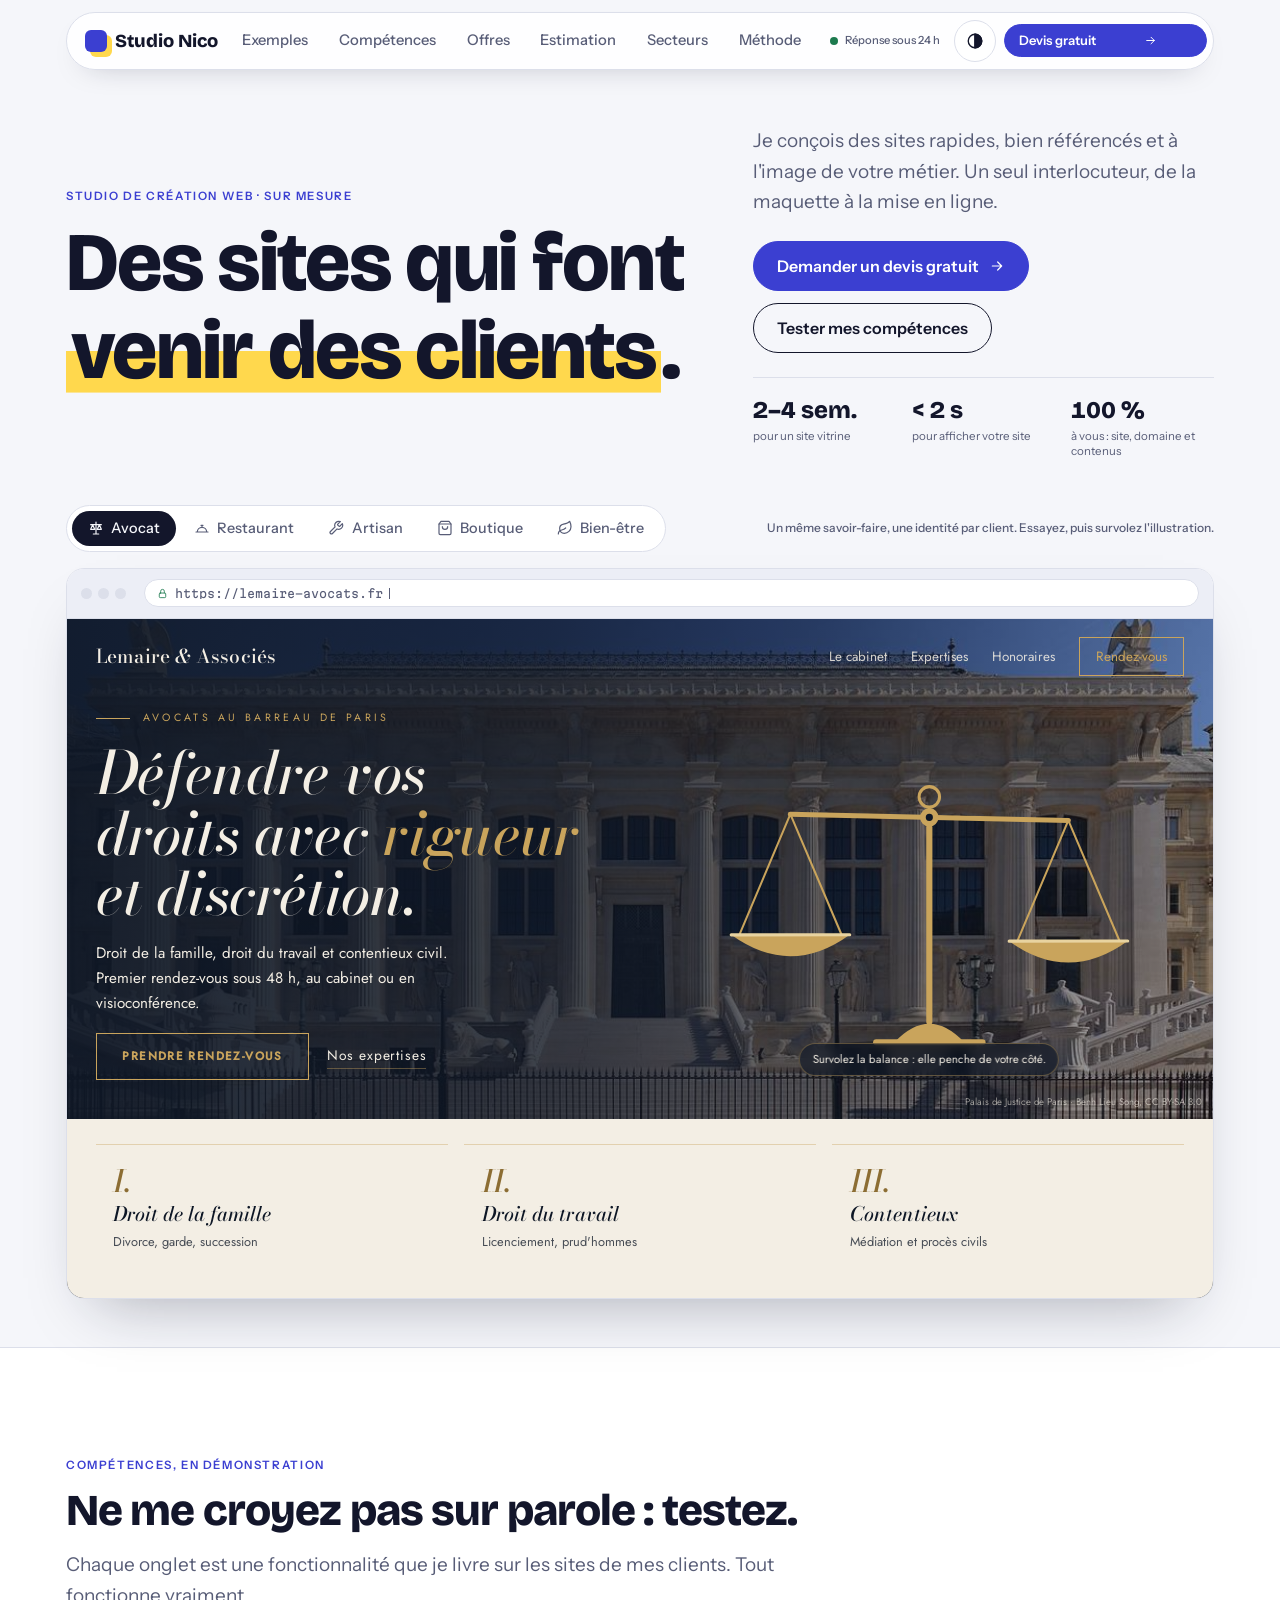
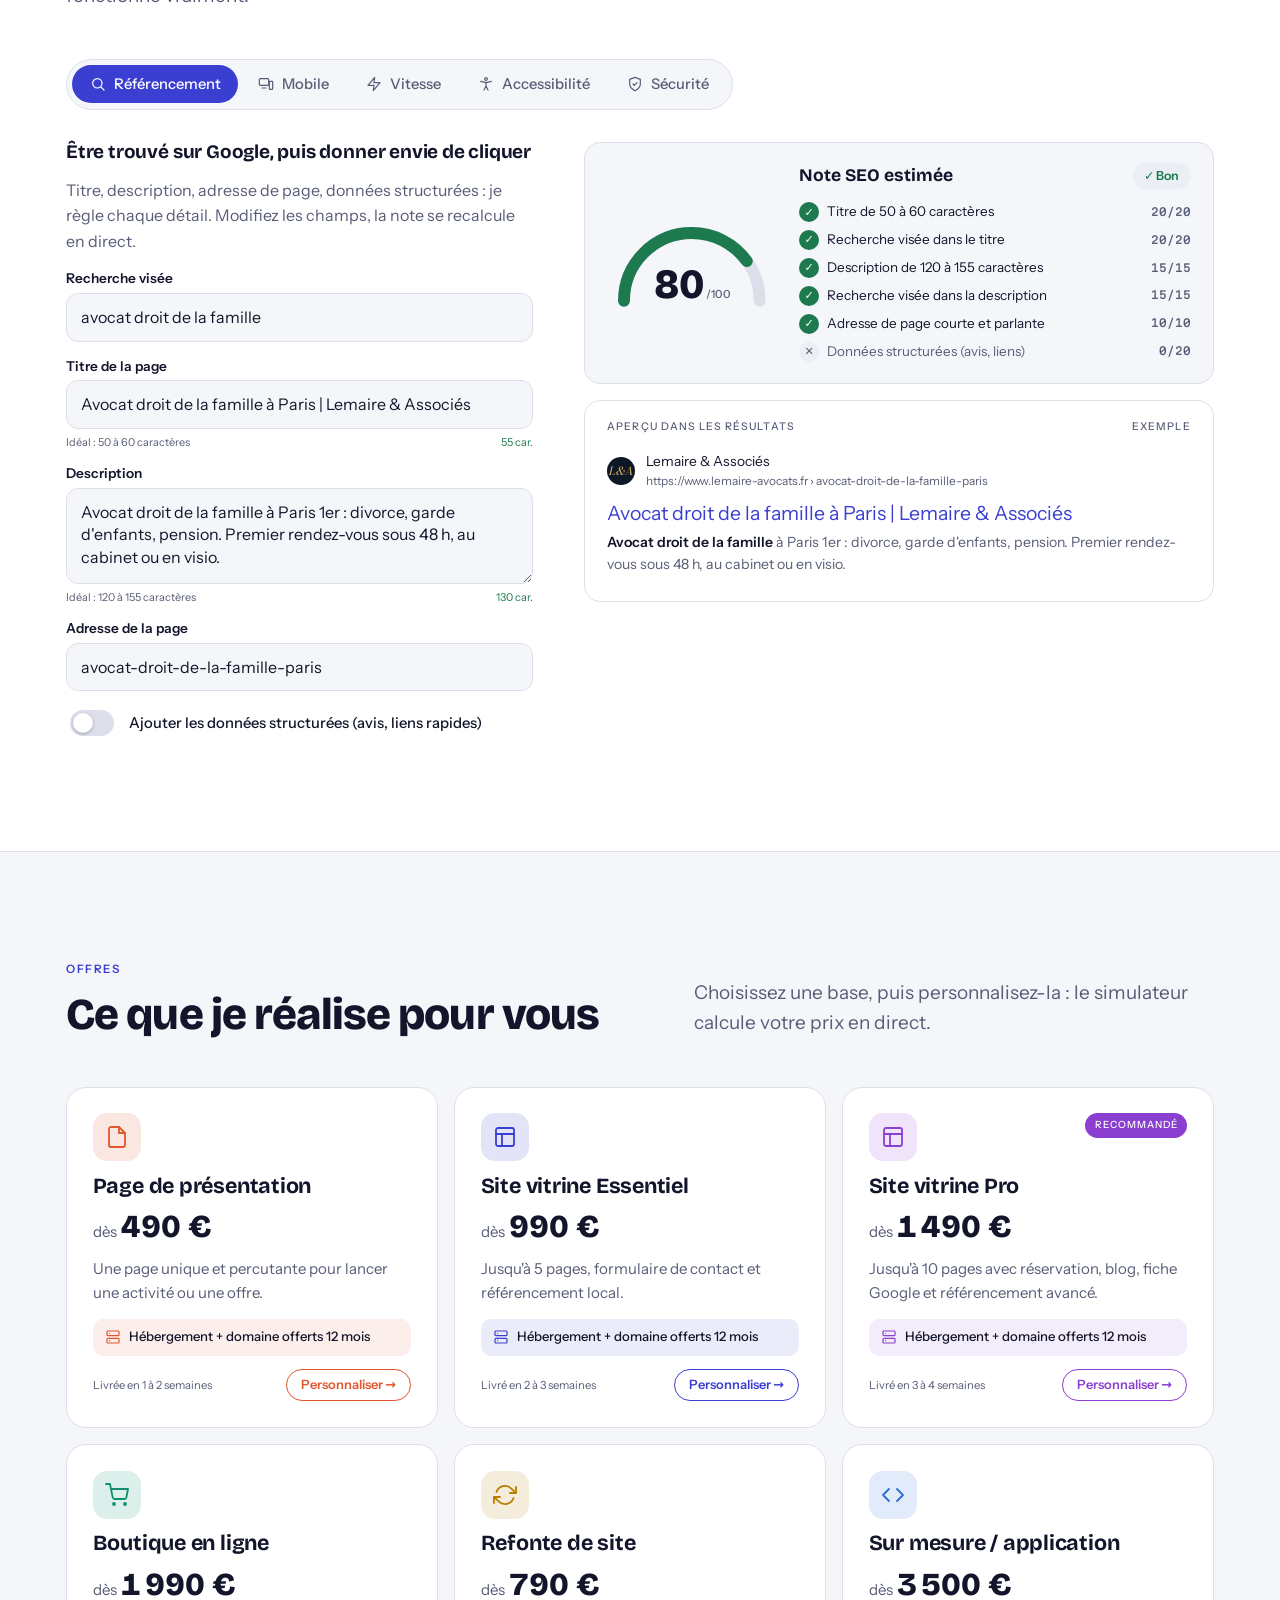
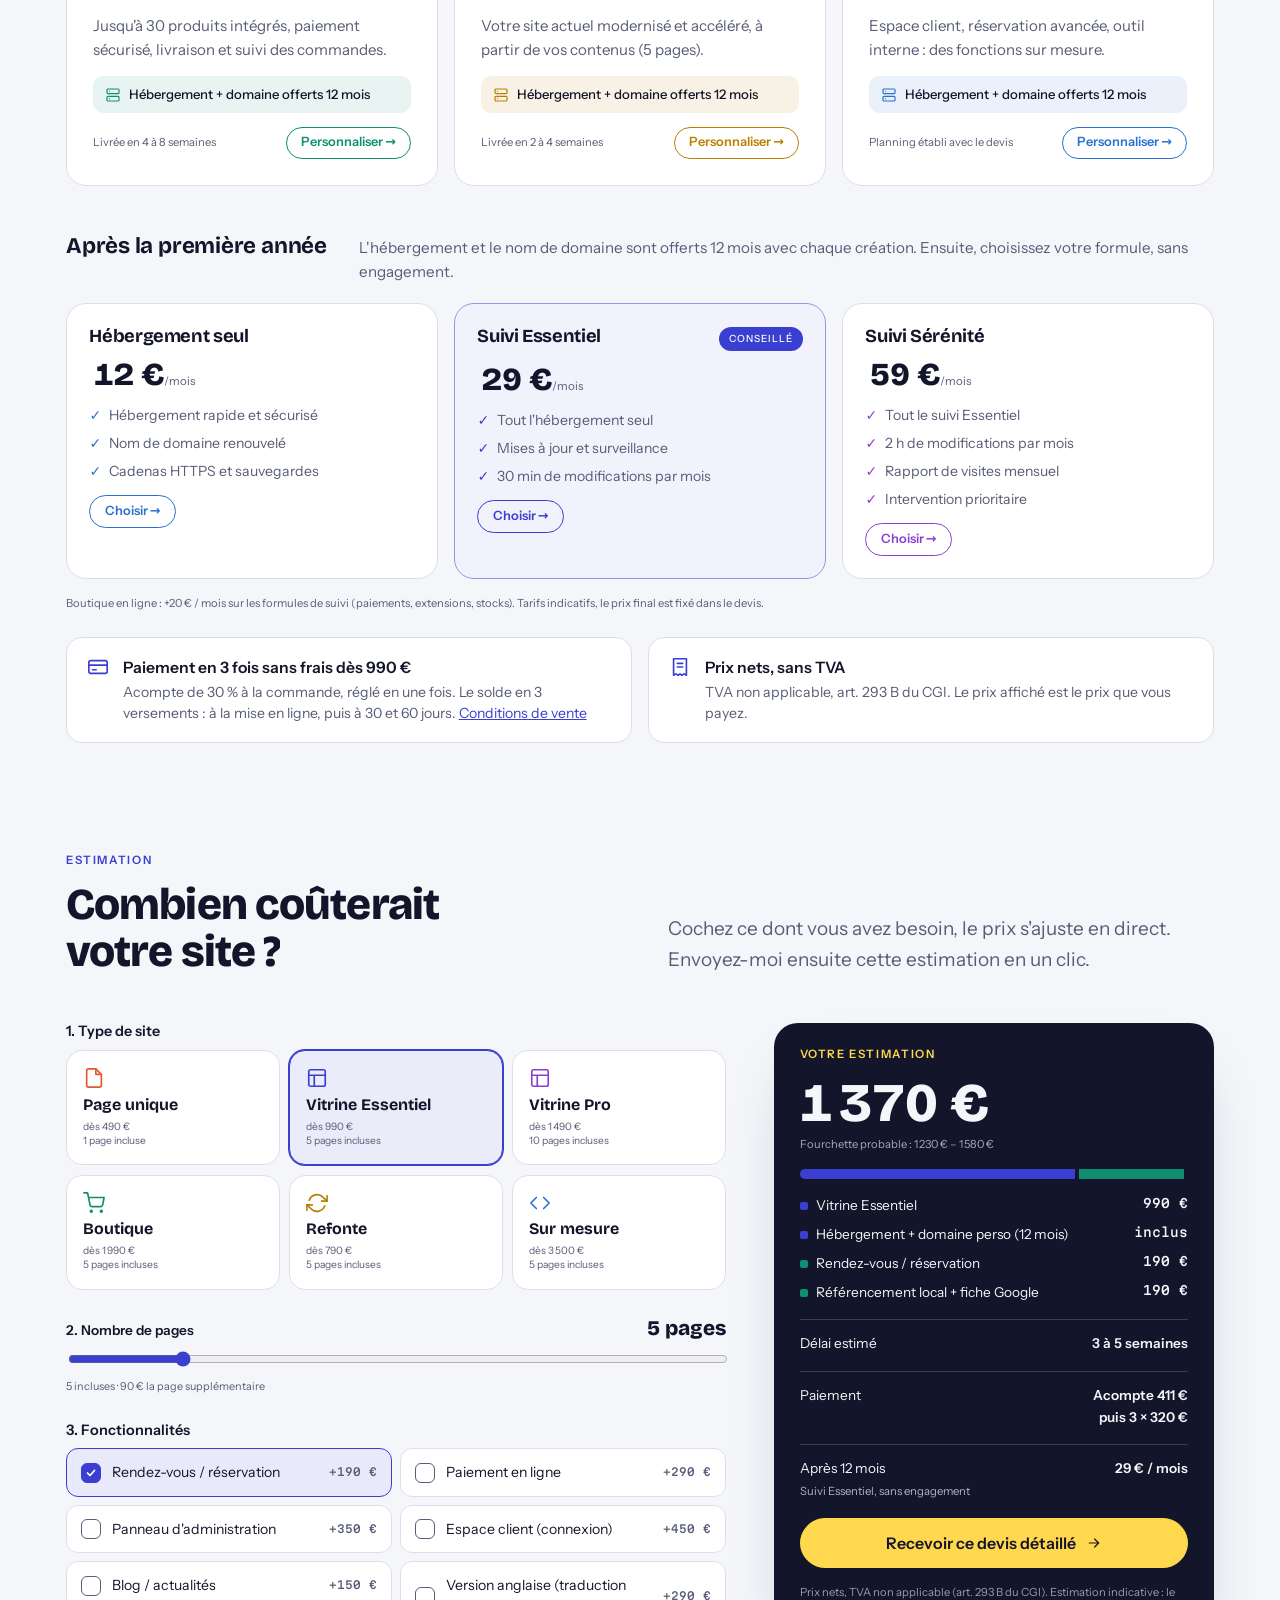
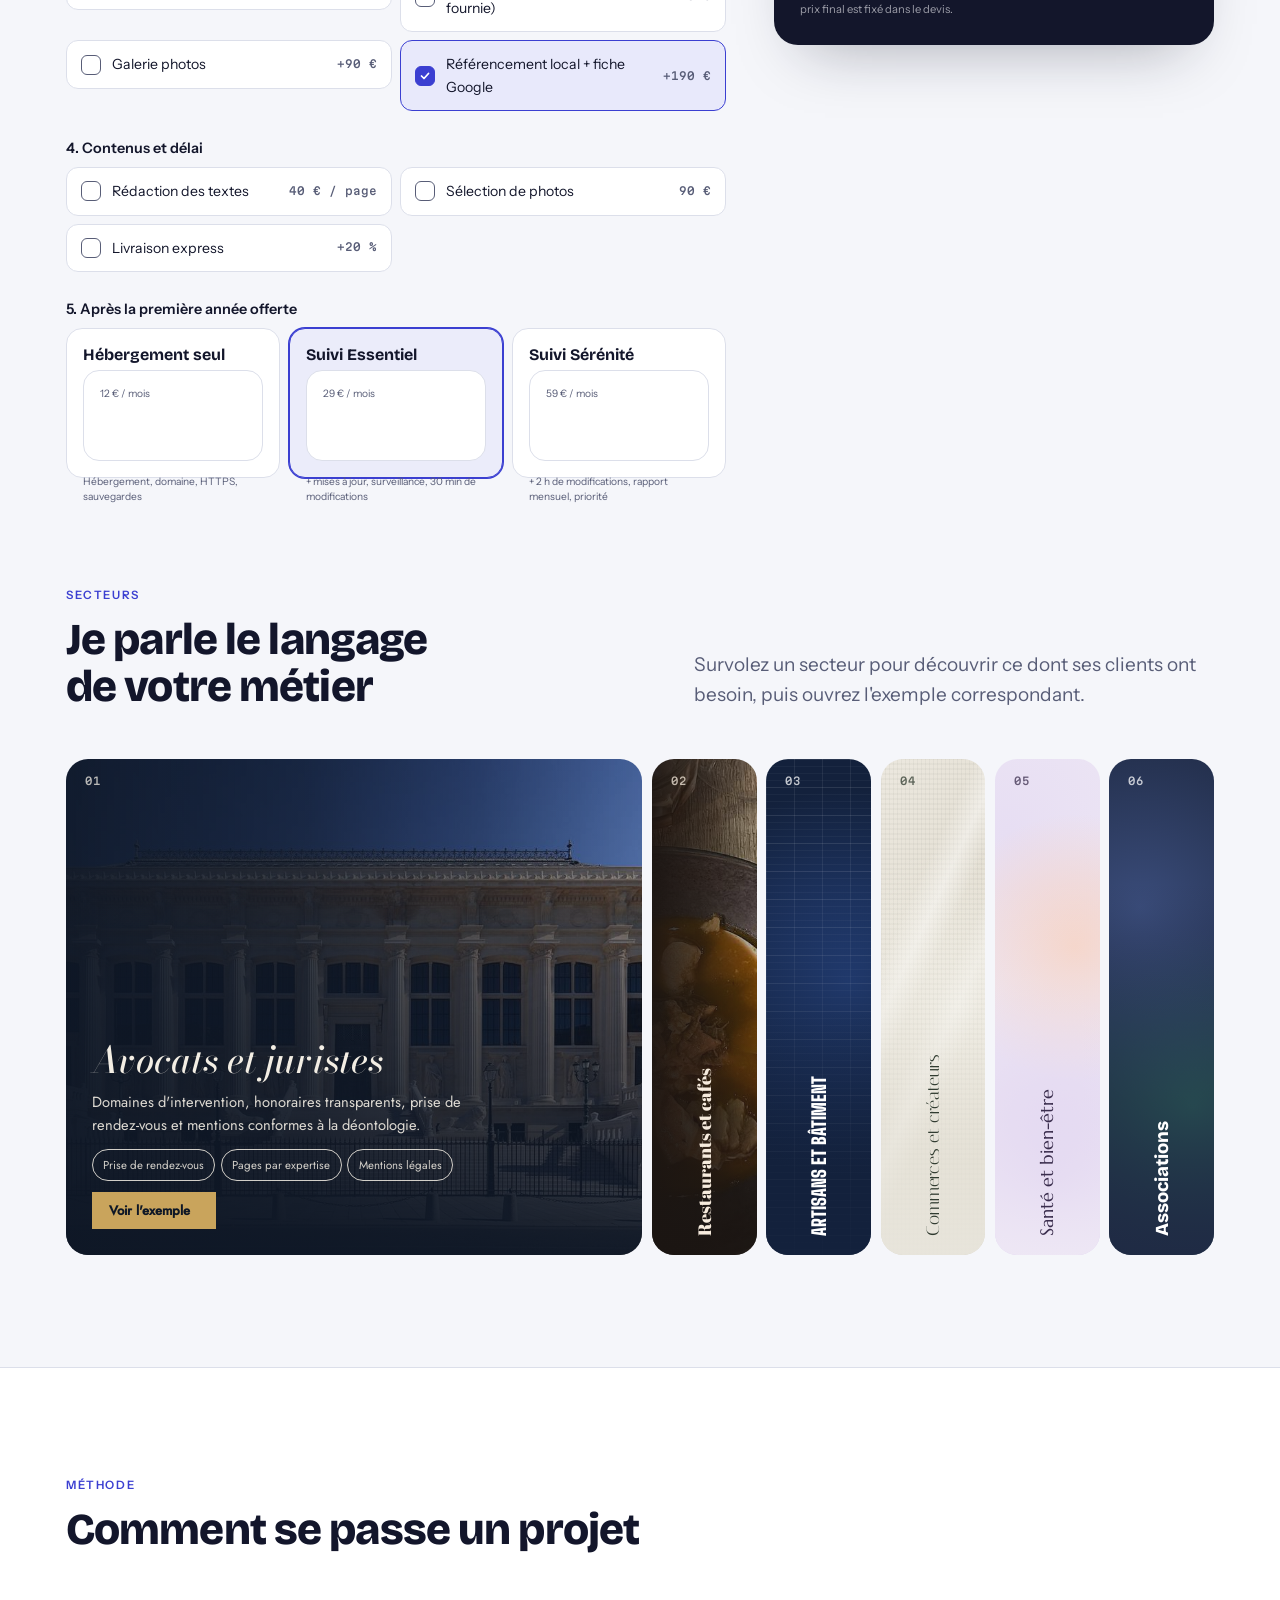
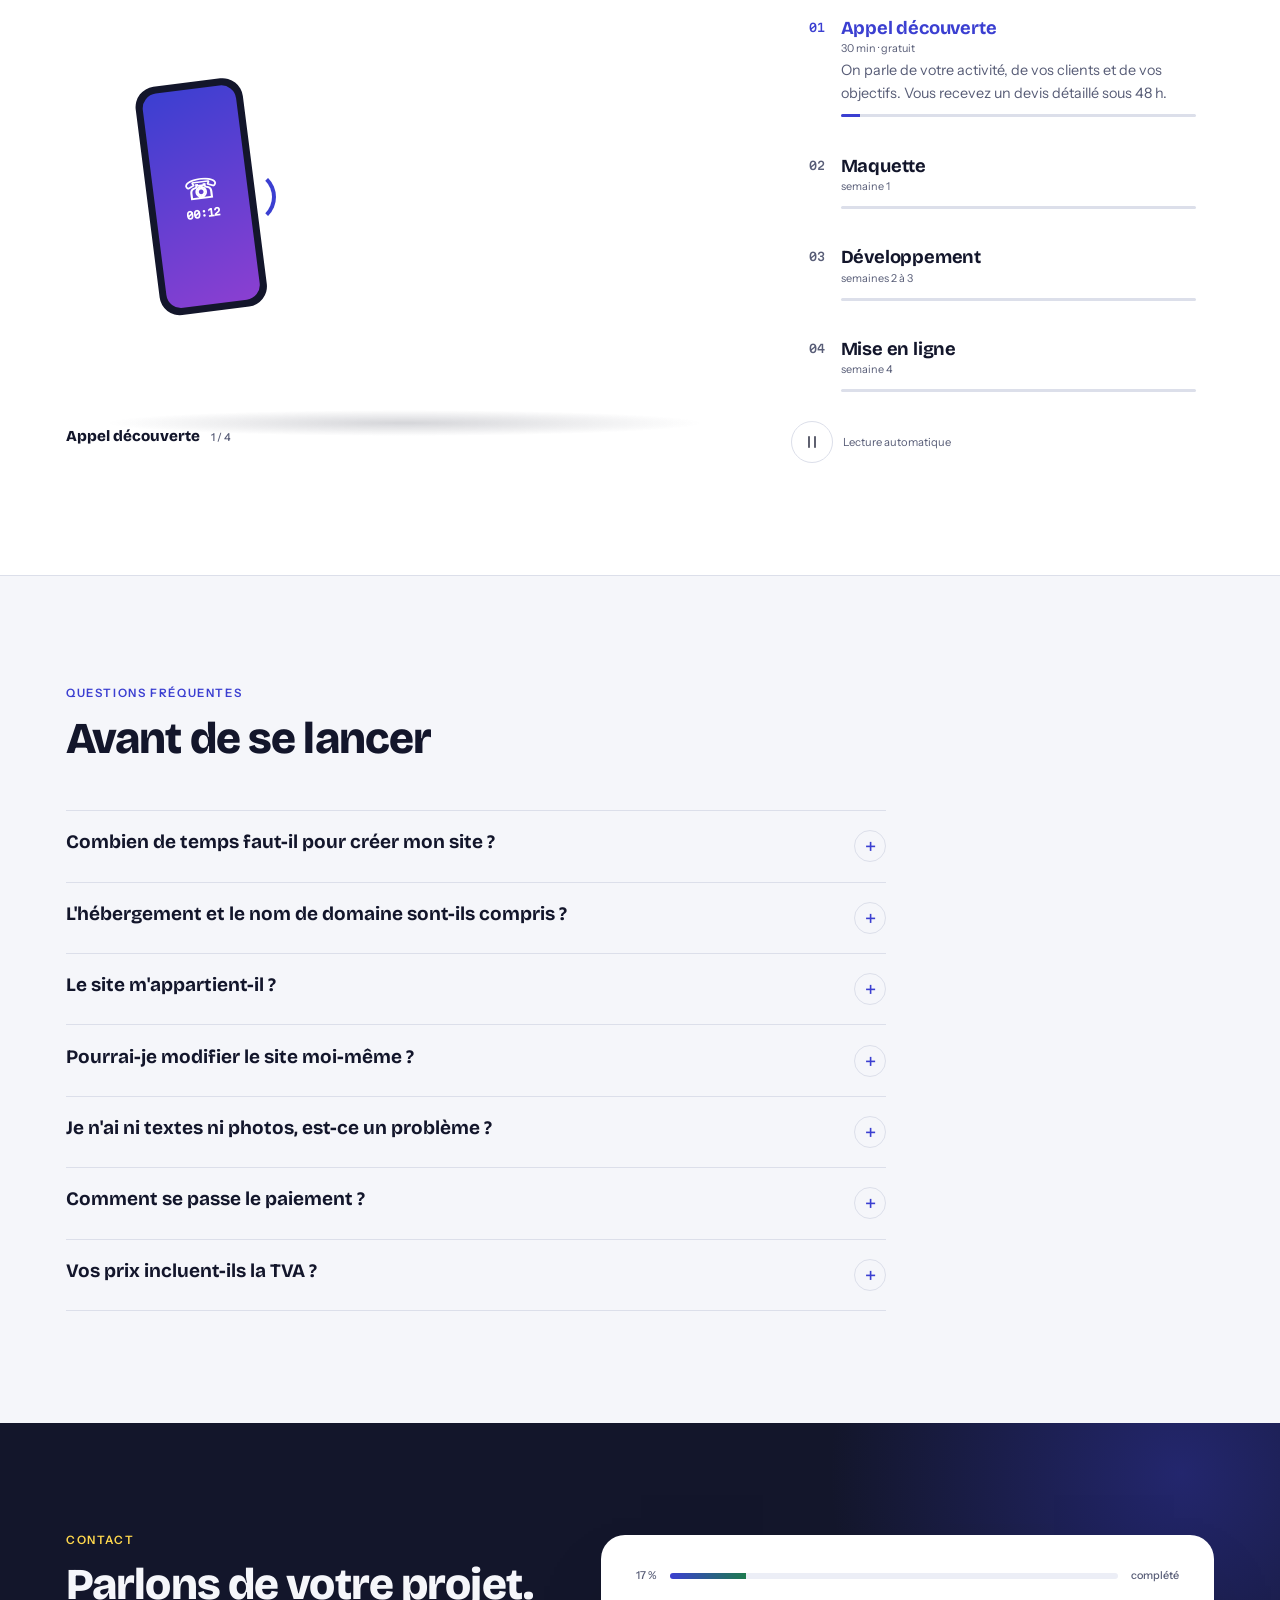
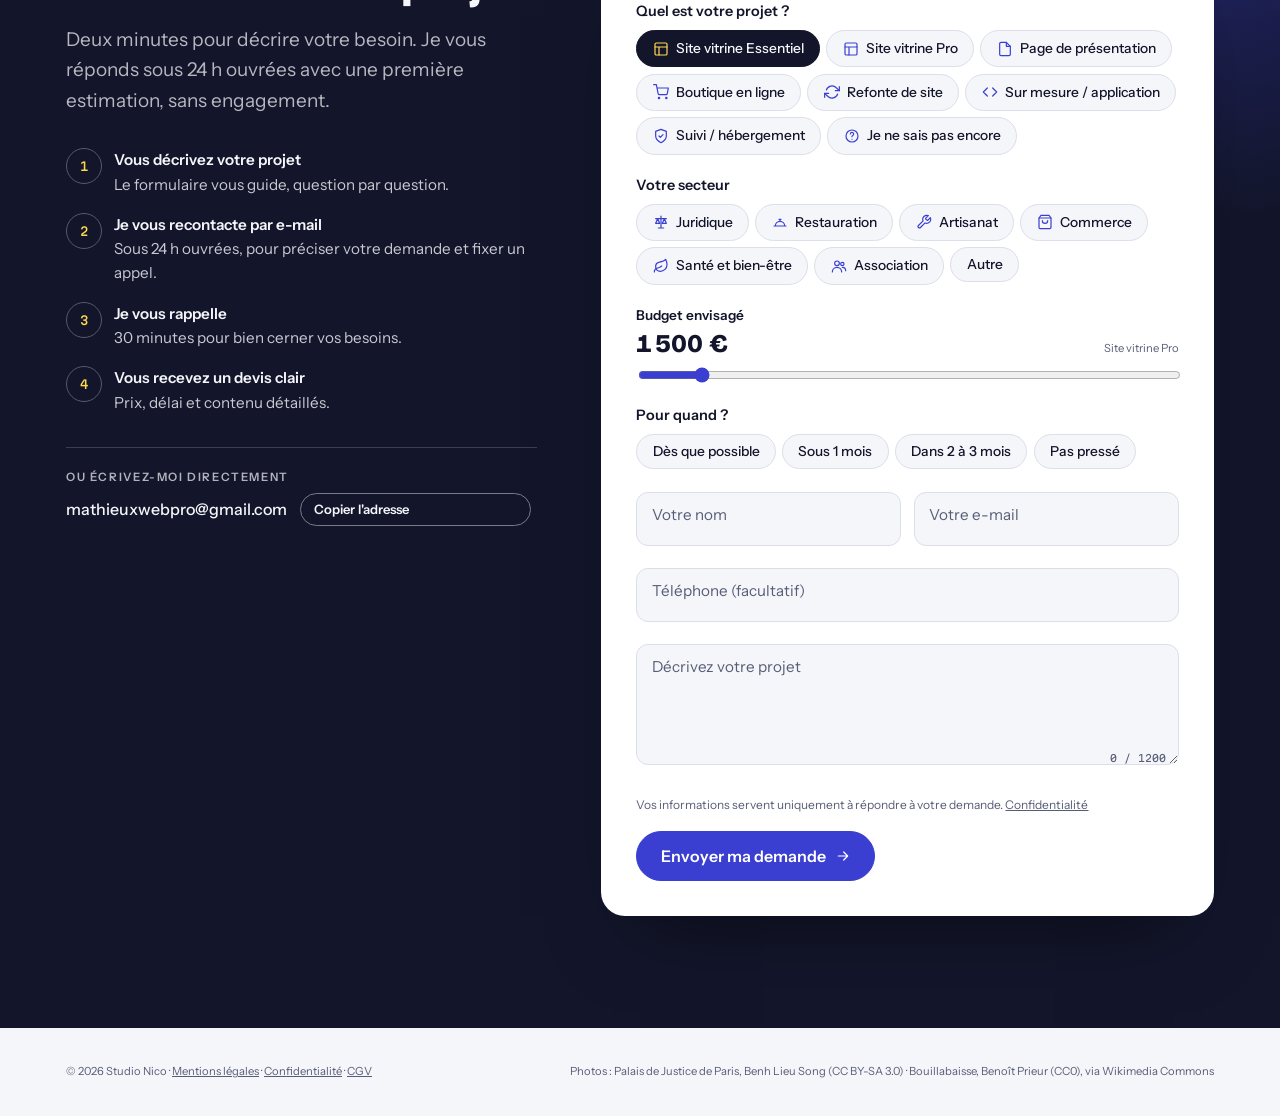
==== index.html @ 69c7250c "Redessine la bouillabaisse et l'illustration artisan - Restaurant : assiette creuse sur assiette de " ====
<!doctype html>
<html lang="fr">
<head>
<meta charset="utf-8">
<meta name="viewport" content="width=device-width, initial-scale=1, viewport-fit=cover">
<title>Studio Nico · Création de sites web sur mesure pour indépendants et commerces</title>
<meta name="description" content="Sites vitrines, boutiques en ligne et refontes, rapides et bien référencés. Hébergement et nom de domaine inclus. Devis gratuit sous 24 h.">
<script type="application/ld+json">{"@context": "https://schema.org", "@graph": [{"@type": "ProfessionalService", "name": "Studio Nico", "url": "https://nicodu777.github.io/roblox/", "logo": "https://nicodu777.github.io/roblox/img/icon-512.png", "image": "https://nicodu777.github.io/roblox/img/og.jpg", "description": "Création de sites web sur mesure pour cabinets, commerces et indépendants : sites vitrines, boutiques en ligne, refonte et référencement. Hébergement et nom de domaine offerts 12 mois.", "email": "mathieuxwebpro@gmail.com", "areaServed": {"@type": "Country", "name": "France"}, "priceRange": "12 € – 3 500 €", "knowsLanguage": "fr", "makesOffer": [{"@type": "Offer", "name": "Page de présentation", "price": "490", "priceCurrency": "EUR"}, {"@type": "Offer", "name": "Site vitrine Essentiel", "price": "990", "priceCurrency": "EUR"}, {"@type": "Offer", "name": "Site vitrine Pro", "price": "1490", "priceCurrency": "EUR"}, {"@type": "Offer", "name": "Boutique en ligne", "price": "1990", "priceCurrency": "EUR"}, {"@type": "Offer", "name": "Refonte de site", "price": "790", "priceCurrency": "EUR"}, {"@type": "Offer", "name": "Sur mesure / application", "price": "3500", "priceCurrency": "EUR"}, {"@type": "Offer", "name": "Hébergement seul", "priceSpecification": {"@type": "UnitPriceSpecification", "price": "12", "priceCurrency": "EUR", "unitText": "mois"}}, {"@type": "Offer", "name": "Suivi Essentiel", "priceSpecification": {"@type": "UnitPriceSpecification", "price": "29", "priceCurrency": "EUR", "unitText": "mois"}}, {"@type": "Offer", "name": "Suivi Sérénité", "priceSpecification": {"@type": "UnitPriceSpecification", "price": "59", "priceCurrency": "EUR", "unitText": "mois"}}]}, {"@type": "FAQPage", "mainEntity": [{"@type": "Question", "name": "Combien de temps faut-il pour créer mon site ?", "acceptedAnswer": {"@type": "Answer", "text": "Comptez 2 à 4 semaines pour un site vitrine, 4 à 8 semaines pour une boutique en ligne. Le délai dépend surtout de la rapidité à rassembler textes et photos."}}, {"@type": "Question", "name": "L'hébergement et le nom de domaine sont-ils compris ?", "acceptedAnswer": {"@type": "Answer", "text": "Oui. Chaque création inclut 12 mois d'hébergement et un nom de domaine personnalisé (par exemple votre-nom.fr), enregistré à votre nom. Ensuite, vous choisissez : hébergement seul à 12 € par mois, ou suivi à partir de 29 € par mois, sans engagement."}}, {"@type": "Question", "name": "Le site m'appartient-il ?", "acceptedAnswer": {"@type": "Answer", "text": "Oui. Le nom de domaine, le code et les contenus sont à votre nom. Vous restez libre de changer de prestataire à tout moment."}}, {"@type": "Question", "name": "Pourrai-je modifier le site moi-même ?", "acceptedAnswer": {"@type": "Answer", "text": "Oui. Je vous forme à la mise à jour des textes, photos et actualités. Pour le reste, la formule de suivi s'en charge."}}, {"@type": "Question", "name": "Je n'ai ni textes ni photos, est-ce un problème ?", "acceptedAnswer": {"@type": "Answer", "text": "Non. Je peux rédiger les textes avec vous et sélectionner des visuels adaptés à votre activité."}}, {"@type": "Question", "name": "Comment se passe le paiement ?", "acceptedAnswer": {"@type": "Answer", "text": "Un acompte de 30 % à la signature du devis, réglé en une fois. Le solde est dû à la mise en ligne, ou en 3 fois sans frais pour les projets à partir de 990 € : à la mise en ligne, puis à 30 et 60 jours."}}, {"@type": "Question", "name": "Vos prix incluent-ils la TVA ?", "acceptedAnswer": {"@type": "Answer", "text": "Le prix affiché est le prix que vous payez : TVA non applicable, article 293 B du Code général des impôts."}}]}]}</script>
<link rel="stylesheet" href="fonts/fonts.css">
<link rel="canonical" href="https://nicodu777.github.io/roblox/">
<link rel="icon" href="img/favicon.svg" type="image/svg+xml">
<link rel="apple-touch-icon" href="img/apple-touch-icon.png">
<meta name="theme-color" content="#3B3FD1">
<meta property="og:type" content="website">
<meta property="og:locale" content="fr_FR">
<meta property="og:site_name" content="Studio Nico">
<meta property="og:title" content="Studio Nico · Création de sites web sur mesure pour indépendants et commerces">
<meta property="og:description" content="Sites vitrines, boutiques en ligne et refontes, rapides et bien référencés. Hébergement et nom de domaine inclus. Devis gratuit sous 24 h.">
<meta property="og:url" content="https://nicodu777.github.io/roblox/">
<meta property="og:image" content="https://nicodu777.github.io/roblox/img/og.jpg">
<meta property="og:image:width" content="1200">
<meta property="og:image:height" content="630">
<meta name="twitter:card" content="summary_large_image">
<style>
/* Layout: 1180px column. Floating pill header with scrollspy + CTA; hero thesis, then a full-width live showcase of five client identities (3D);
   a lab of four working demos; offers with one hue each; expanding sector panels; stop-motion method; guided contact form. */
:root{
  --bg:#F5F6FA; --bg2:#ECEEF6; --surface:#FFFFFF; --ink:#13162B; --muted:#585D77; --line:#DCDFEA;
  --accent:#3B3FD1; --accent-ink:#FFFFFF; --soft:#E8E9FB; --mark:#FFD84D; --mark-ink:#13162B;
  --ok:#1D7A4E; --mid:#9A5800; --bad:#C2352B;
  --o1:#E4572E; --o2:#3B3FD1; --o3:#0F8F6F; --o4:#B97F00; --o5:#8B3FD1; --o6:#2A6FD1;
  --shadow:0 30px 60px -30px rgba(19,22,43,.35);
  --f-display:"Bricolage Grotesque","Avenir Next","Segoe UI",sans-serif;
  --f-body:"Instrument Sans","Segoe UI",system-ui,sans-serif;
  --f-mono:"Martian Mono",ui-monospace,Menlo,monospace;
  --s-1:.8125rem; --s0:1rem; --s1:1.1875rem; --s2:1.5rem; --s3:clamp(1.9rem,3.6vw,2.75rem); --s4:clamp(2.6rem,7vw,5.2rem);
  --ease:cubic-bezier(.2,.75,.2,1); --r:16px;
}
@media (prefers-color-scheme: dark){:root:not([data-theme="light"]){
  --bg:#0E1020; --bg2:#131631; --surface:#171A2E; --ink:#ECEDF7; --muted:#A3A7C2; --line:#2B2F4A;
  --accent:#9195FF; --accent-ink:#0E1020; --soft:#22254A; --mark:#E9C53C; --mark-ink:#13162B;
  --ok:#5FD39A; --mid:#F2B35B; --bad:#FF7A6E;
  --o1:#FF8A65; --o2:#9195FF; --o3:#4FD1AE; --o4:#F5C04A; --o5:#C08BFF; --o6:#6FB1FF;
  --shadow:0 30px 60px -30px rgba(0,0,0,.75); color-scheme:dark }}
:root[data-theme="dark"]{
  --bg:#0E1020; --bg2:#131631; --surface:#171A2E; --ink:#ECEDF7; --muted:#A3A7C2; --line:#2B2F4A;
  --accent:#9195FF; --accent-ink:#0E1020; --soft:#22254A; --mark:#E9C53C; --mark-ink:#13162B;
  --ok:#5FD39A; --mid:#F2B35B; --bad:#FF7A6E;
  --o1:#FF8A65; --o2:#9195FF; --o3:#4FD1AE; --o4:#F5C04A; --o5:#C08BFF; --o6:#6FB1FF;
  --shadow:0 30px 60px -30px rgba(0,0,0,.75); color-scheme:dark }
*{box-sizing:border-box}
body{margin:0}
img{max-width:100%}
[hidden]{display:none!important}
:root{padding-top:env(safe-area-inset-top,0px);padding-bottom:env(safe-area-inset-bottom,0px)}
html{scroll-behavior:smooth;scroll-padding-top:90px;font-size:16px}
/* grands écrans : tout grandit ensemble, de 16 px (1440 px) à 20 px (2080 px et plus) */
@media (min-width:1440px){html{font-size:clamp(16px,calc(16px + (100vw - 1440px) * .00625),20px)}:root{--bo:clamp(2rem,4vw,6rem)}}
body{background:var(--bg);color:var(--ink);font:400 var(--s0)/1.6 var(--f-body);-webkit-font-smoothing:antialiased;overflow-x:hidden}
.wrap{max-width:73.75rem;margin:0 auto;padding-left:max(16px,env(safe-area-inset-left,0px));padding-right:max(16px,env(safe-area-inset-right,0px))}
h1,h2,h3,h4,h5{font-family:var(--f-display);line-height:1.06;text-wrap:balance;margin:0;letter-spacing:-.02em}
h2{font-size:var(--s3);font-weight:800}
h3{font-size:var(--s1);font-weight:700;letter-spacing:-.01em}
p{margin:0}
a{color:inherit}
button{font:inherit;color:inherit}
:focus-visible{outline:3px solid var(--accent);outline-offset:3px;border-radius:8px}
.eyebrow{font:700 .72rem/1 var(--f-body);text-transform:uppercase;letter-spacing:.14em;color:var(--accent)}
.lede{color:var(--muted);font-size:var(--s1);max-width:58ch}
.hl{background:linear-gradient(var(--mark),var(--mark)) 0 88%/0% 42% no-repeat;color:inherit;padding:0 .06em;animation:hl 1s .5s var(--ease) forwards}
@keyframes hl{to{background-size:100% 42%}}
section{padding-block:clamp(4rem,9vw,7rem)}
.sec-head{display:grid;gap:1rem;margin-bottom:clamp(2rem,4vw,3rem)}
.sec-head.row{grid-template-columns:1fr auto;align-items:end;gap:1.5rem}
@media (max-width:760px){.sec-head.row{grid-template-columns:1fr}}

/* reveal (only applied by script to content below the fold) */
.rv{transition:opacity .8s var(--ease),transform .8s var(--ease);transition-delay:var(--d,0s)}
.rv.pre{opacity:0;transform:translateY(32px)}
.split .w{display:inline-block;overflow:hidden;vertical-align:top;padding-bottom:.08em;margin-bottom:-.08em}
.split .w>span{display:inline-block;transition:transform .8s var(--ease);transition-delay:calc(var(--i)*45ms)}
.split.pre{opacity:1;transform:none}
.split.pre .w>span{transform:translateY(105%)}

/* buttons */
.btn{--sw:var(--accent);--sw-ink:var(--accent-ink);position:relative;isolation:isolate;overflow:hidden;display:inline-flex;align-items:center;gap:.6em;font:600 var(--s0)/1 var(--f-body);padding:1em 1.45em;border-radius:999px;border:1.5px solid var(--ink);background:var(--ink);color:var(--bg);text-decoration:none;cursor:pointer;transition:color .35s var(--ease),border-color .35s,transform .2s}
.btn::before{content:"";position:absolute;inset:-2px;z-index:-1;background:var(--sw);border-radius:inherit;transform:translateY(102%);transition:transform .45s var(--ease)}
.btn:hover::before,.btn:focus-visible::before{transform:none}
.btn:hover,.btn:focus-visible{color:var(--sw-ink);border-color:var(--sw)}
.btn:active{transform:scale(.97)}
.btn .arr{width:1em;height:1em;transition:transform .35s var(--ease)}
.btn:hover .arr{transform:translateX(4px)}
.btn.ghost{background:transparent;color:var(--ink);--sw:var(--ink);--sw-ink:var(--bg)}
.btn.acc{background:var(--accent);border-color:var(--accent);color:var(--accent-ink);--sw:var(--mark);--sw-ink:var(--mark-ink)}
.btn.sm{padding:.7em 1.05em;font-size:var(--s-1)}

/* header */
.prog{position:fixed;top:0;left:0;right:0;height:3px;z-index:60;background:linear-gradient(90deg,var(--accent),var(--mark));transform-origin:0 50%;transform:scaleX(var(--p,0))}
.hdr{position:sticky;top:env(safe-area-inset-top,0px);z-index:40;padding-block:12px;pointer-events:none}
.hdr-in{pointer-events:auto;display:flex;align-items:center;gap:.5rem;background:color-mix(in srgb,var(--surface) 84%,transparent);backdrop-filter:blur(14px) saturate(1.3);-webkit-backdrop-filter:blur(14px);border:1px solid var(--line);border-radius:999px;padding:.4rem .4rem .4rem 1.1rem;box-shadow:0 12px 30px -20px rgba(19,22,43,.35);transition:box-shadow .3s,transform .3s}
.hdr.scrolled .hdr-in{box-shadow:0 18px 40px -18px rgba(19,22,43,.45)}
.logo{font:800 1.15rem/1 var(--f-display);text-decoration:none;display:flex;align-items:center;gap:.55rem;white-space:nowrap}
.logo i{width:22px;height:22px;border-radius:6px;background:var(--accent);display:inline-block;box-shadow:5px 5px 0 var(--mark);transition:transform .4s var(--ease)}
.logo:hover i{transform:rotate(-12deg) scale(1.08)}
.links{position:relative;display:flex;gap:2px;margin-left:auto}
.links a{position:relative;z-index:1;padding:.6rem .9rem;border-radius:999px;text-decoration:none;font-weight:500;font-size:.92rem;color:var(--muted);transition:color .25s}
.links a:hover,.links a.on{color:var(--ink)}
.ind{position:absolute;z-index:0;border-radius:999px;background:var(--soft);transition:left .4s var(--ease),top .4s var(--ease),width .4s var(--ease),height .4s var(--ease),opacity .25s;pointer-events:none}
.avail{display:flex;align-items:center;gap:.45rem;font:500 .7rem/1.2 var(--f-body);color:var(--muted);margin-inline:.4rem;white-space:nowrap}
.avail::before{content:"";width:8px;height:8px;border-radius:50%;background:var(--ok);box-shadow:0 0 0 0 var(--ok);animation:ping 2.4s infinite}
@keyframes ping{0%{box-shadow:0 0 0 0 color-mix(in srgb,var(--ok) 60%,transparent)}80%,100%{box-shadow:0 0 0 8px transparent}}
.icon-btn{flex:none;width:42px;height:42px;border-radius:50%;display:grid;place-items:center;border:1px solid var(--line);background:var(--surface);color:var(--ink);cursor:pointer;transition:transform .35s var(--ease),background .2s}
.icon-btn:hover{transform:rotate(-20deg)}
.icon-btn svg{width:18px;height:18px}
.burger{display:none}
.mnav{position:fixed;inset:0;z-index:55;background:var(--bg);padding:calc(90px + env(safe-area-inset-top,0px)) max(24px,env(safe-area-inset-right,0px)) calc(24px + env(safe-area-inset-bottom,0px)) max(24px,env(safe-area-inset-left,0px));display:grid;align-content:start;gap:.4rem;clip-path:circle(0 at calc(100% - 40px) 40px);transition:clip-path .6s var(--ease);visibility:hidden}
.mnav.open{clip-path:circle(150% at calc(100% - 40px) 40px);visibility:visible}
.mnav a{font:800 2.2rem/1.2 var(--f-display);text-decoration:none;padding:.3rem 0;border-bottom:1px solid var(--line)}
.mnav .btn{margin-top:1.5rem;justify-self:start}
.hdr .nav-cta{white-space:nowrap;flex:none}
@media (max-width:1240px){.avail{display:none}}
@media (max-width:1000px){.links a{padding:.6rem .6rem}}
@media (max-width:820px){.links{display:none}.burger{display:grid}#themeBtn{margin-left:auto}.hdr .nav-cta span.long{display:none}}
@media (max-width:420px){.hdr .nav-cta{display:none}}

/* hero */
.hero{padding-block:clamp(1.5rem,3.5vw,3rem) clamp(2rem,4vw,3rem)}
.hero-top{display:grid;grid-template-columns:1.35fr 1fr;gap:clamp(1.5rem,5vw,4rem);align-items:center}
.hero-top>*{min-width:0}
.hero h1{font-size:var(--s4);font-weight:800;margin-top:1rem}
.hero .ctas{display:flex;flex-wrap:wrap;gap:.75rem;margin-top:1.75rem}
.facts{display:grid;grid-template-columns:repeat(3,1fr);gap:1rem;border-top:1px solid var(--line);padding-top:1.25rem}
.facts div{font:400 .72rem/1.35 var(--f-body);color:var(--muted)}
.facts b{display:block;font:800 var(--s2)/1 var(--f-display);color:var(--ink);margin-bottom:.4rem;font-variant-numeric:tabular-nums}
@media (max-width:900px){.hero-top{grid-template-columns:1fr}}
.word-in{display:inline-block;animation:wordin .9s var(--ease) both;animation-delay:calc(var(--i)*70ms)}
@keyframes wordin{from{transform:translateY(.5em);opacity:.0}to{transform:none;opacity:1}}

/* showcase */
.show{margin-top:clamp(2rem,3.5vw,3rem);margin-inline:calc(-1 * var(--bo,0px))}
.show-bar{display:flex;flex-wrap:wrap;align-items:center;gap:1rem;justify-content:space-between;margin-bottom:1rem}
.show-bar p{font:500 .75rem/1.4 var(--f-body);color:var(--muted)}
.seg{position:relative;display:inline-flex;flex-wrap:wrap;gap:2px;padding:5px;border-radius:28px;background:var(--surface);border:1px solid var(--line)}
.seg button{position:relative;z-index:1;display:flex;align-items:center;gap:.45rem;padding:.6rem 1rem;border-radius:999px;border:0;background:none;font:500 .9rem/1 var(--f-body);color:var(--muted);cursor:pointer;transition:color .3s}
.seg button svg{width:16px;height:16px;transition:transform .4s var(--ease)}
.seg button:hover svg{transform:rotate(-12deg) scale(1.15)}
.seg button[aria-pressed="true"]{color:var(--bg)}
.seg .ind{background:var(--ink)}
.browser{position:relative;border-radius:18px;border:1px solid var(--line);background:var(--surface);box-shadow:var(--shadow);overflow:hidden}
.chrome{display:flex;align-items:center;gap:6px;padding:.65rem .9rem;background:var(--bg2);border-bottom:1px solid var(--line)}
.chrome>i{width:11px;height:11px;border-radius:50%;background:var(--line);transition:background .2s}
.chrome:hover>i:nth-child(1){background:#FF5F57}.chrome:hover>i:nth-child(2){background:#FEBC2E}.chrome:hover>i:nth-child(3){background:#28C840}
.url{margin-left:.7rem;flex:1;min-width:0;display:flex;align-items:center;gap:.4rem;font:400 .72rem/1 var(--f-mono);color:var(--muted);background:var(--surface);border:1px solid var(--line);border-radius:999px;padding:.45rem .8rem;white-space:nowrap;overflow:hidden}
.url svg{width:11px;height:11px;flex:none;color:var(--ok)}
#heroUrl{min-width:0;overflow:hidden;text-overflow:ellipsis}
.url .caret{width:1px;height:1em;background:var(--muted);animation:blink 1s steps(1) infinite}
@keyframes blink{50%{opacity:0}}
.shut{position:absolute;inset:0;display:flex;z-index:20;pointer-events:none}
.shut i{flex:1;transform:scaleY(0);transform-origin:top}

/* ---------- client presets (each is a client's own brand, so its palette is fixed in both themes) ---------- */
.pv-avocat{--p-bg:#0E1726;--p-surface:#F3EEE4;--p-fg:#F3EEE4;--p-ink:#0E1726;--p-acc:#C9A45C;--p-acc-ink:#0E1726;--p-acc2:#8C6D33;--p-line:rgba(201,164,92,.4);--p-fd:"Bodoni Moda",Didot,"Bodoni 72",serif;--p-fb:"Jost",Futura,sans-serif;--p-r:0px;--p-hw:500;--p-hs:italic;--p-ht:none;
  --p-art:linear-gradient(90deg,rgba(14,23,38,.95) 0%,rgba(14,23,38,.8) 42%,rgba(14,23,38,.35) 100%),url(img/avocat.jpg) center 45%/cover no-repeat,#0E1726}
.pv-resto{--p-bg:#1B1512;--p-surface:#F6EBDD;--p-fg:#F6EBDD;--p-ink:#2A1E18;--p-acc:#F0A63A;--p-acc-ink:#1B1512;--p-acc2:#D8452B;--p-line:rgba(42,30,24,.22);--p-fd:"Abril Fatface",Didot,serif;--p-fb:"Karla",Arial,sans-serif;--p-fs:"Caveat","Segoe Print",cursive;--p-r:999px;--p-hw:400;--p-hs:normal;--p-ht:none;
  --p-art:linear-gradient(90deg,rgba(27,21,18,.94) 0%,rgba(27,21,18,.7) 45%,rgba(27,21,18,.15) 100%),url(img/restaurant.jpg) center 60%/cover no-repeat,#1B1512}
.pv-artisan{--p-bg:#13213C;--p-surface:#F4F4F0;--p-fg:#FFFFFF;--p-ink:#13213C;--p-acc:#F5B800;--p-acc-ink:#13213C;--p-acc2:#FFFFFF;--p-line:rgba(19,33,60,.16);--p-fd:"Big Shoulders Display",Impact,sans-serif;--p-fb:"Archivo",Arial,sans-serif;--p-r:2px;--p-hw:900;--p-hs:normal;--p-ht:uppercase;
  --p-art:linear-gradient(rgba(255,255,255,.07) 1px,transparent 1px) 0 0/28px 28px,linear-gradient(90deg,rgba(255,255,255,.07) 1px,transparent 1px) 0 0/28px 28px,linear-gradient(rgba(255,255,255,.035) 1px,transparent 1px) 0 0/7px 7px,radial-gradient(circle at 78% 45%,#24407A,#13213C 68%)}
.pv-boutique{--p-bg:#E9E6DD;--p-surface:#F5F3EE;--p-fg:#2F3A2F;--p-ink:#2F3A2F;--p-acc:#2F3A2F;--p-acc-ink:#F5F3EE;--p-acc2:#B5714E;--p-line:rgba(47,58,47,.18);--p-fd:"Italiana",Didot,serif;--p-fb:"Work Sans",Arial,sans-serif;--p-r:0px;--p-hw:400;--p-hs:normal;--p-ht:none;
  --p-art:linear-gradient(115deg,transparent 28%,rgba(255,255,255,.42) 36%,transparent 44%,transparent 50%,rgba(255,255,255,.3) 57%,transparent 65%),repeating-linear-gradient(0deg,rgba(47,58,47,.035) 0 2px,transparent 2px 5px),repeating-linear-gradient(90deg,rgba(47,58,47,.045) 0 1px,transparent 1px 4px),radial-gradient(circle at 75% 50%,#F3F0E8,transparent 60%),linear-gradient(120deg,#ECE8DF,#D9D3C3)}
.pv-bien{--p-bg:#EFE9F5;--p-surface:#FBF8FD;--p-fg:#3A2D4D;--p-ink:#3A2D4D;--p-acc:#8E62BF;--p-acc-ink:#FFFFFF;--p-acc2:#F2C6B4;--p-line:rgba(58,45,77,.14);--p-fd:"Marcellus",Georgia,serif;--p-fb:"Mulish",Arial,sans-serif;--p-r:22px;--p-hw:400;--p-hs:normal;--p-ht:none;
  --p-art:radial-gradient(circle at 76% 38%,#F6D3C4 0,transparent 42%),radial-gradient(circle at 58% 85%,#CDB8EA 0,transparent 48%),radial-gradient(circle at 12% 15%,#E7DEF3 0,transparent 55%),#EFE9F5}

.mk{container-type:inline-size;position:relative;background:var(--p-bg);color:var(--p-fg);font-family:var(--p-fb)}
.mk-top{position:relative;background:var(--p-art);overflow:hidden}
.pv-bien .mk-top{background-size:140% 140%;animation:aurora 14s ease-in-out infinite alternate}
@keyframes aurora{to{background-position:30% 20%,70% 60%,20% 40%,0 0}}
.mk-nav{position:relative;z-index:2;display:flex;align-items:center;gap:1.5rem;padding:1.1rem 1.8rem;font-size:.84rem}
.mk-logo{font:var(--p-hw) 1.2rem/1 var(--p-fd);margin-right:auto;letter-spacing:.01em;text-transform:var(--p-ht)}
.mk-nav a{color:inherit;text-decoration:none;position:relative;opacity:.86;transition:opacity .2s,color .25s}
.mk-nav a:hover{opacity:1}
.mk-nav a.mk-navcta{opacity:1;border:1px solid currentColor;padding:.5rem 1rem;border-radius:var(--p-r);transition:background .3s,color .3s}
.mk-hero{position:relative;z-index:1;display:grid;grid-template-columns:1.1fr 1fr;align-items:center;gap:1rem;padding:1rem 1.8rem 2.4rem;min-height:23rem}
.mk-copy{display:grid;gap:1.05rem;justify-items:start}
.mk-copy>*,.mk-cards>*{animation:mkfade .35s var(--ease) both}
.mk-copy>*:nth-child(2){animation-delay:.04s}.mk-copy>*:nth-child(3){animation-delay:.08s}.mk-copy>*:nth-child(4){animation-delay:.12s}
@keyframes mkfade{from{opacity:0;transform:translateY(6px)}to{opacity:1;transform:none}}
@keyframes mkin{from{opacity:0;transform:translateY(18px)}to{opacity:1;transform:none}}
.mk-kicker{font-size:.74rem}
.mk-h{font:var(--p-hs) var(--p-hw) clamp(2rem,5.4cqw,3.7rem)/1.02 var(--p-fd);text-transform:var(--p-ht);letter-spacing:-.01em;max-width:15ch}
.mk-p{font-size:.95rem;line-height:1.65;opacity:.86;max-width:44ch}
.mk-btns{display:flex;gap:1.1rem;align-items:center;flex-wrap:wrap}
.mk-cta{position:relative;isolation:isolate;overflow:hidden;display:inline-flex;align-items:center;gap:.5em;font:600 .86rem/1 var(--p-fb);padding:.95rem 1.4rem;border-radius:var(--p-r);background:var(--p-acc);color:var(--p-acc-ink);text-decoration:none;cursor:pointer;border:1px solid var(--p-acc);transition:transform .3s var(--ease),box-shadow .3s,color .35s}
.mk-link{font-size:.86rem;color:inherit;text-decoration:none;cursor:pointer;position:relative;padding-bottom:2px}
.mk-3d{position:relative;height:23rem;min-width:0}
.mk-3d svg#c2d{width:100%;height:100%;display:block;cursor:pointer;touch-action:pan-y;overflow:visible}
.c2d-born{animation:born .8s cubic-bezier(.3,1.45,.45,1)}
@keyframes born{from{opacity:0;transform:scale(.7) translateY(20px)}to{opacity:1;transform:none}}
.mk-hint{position:absolute;left:50%;bottom:.2rem;transform:translateX(-50%);font-size:.72rem;white-space:nowrap;padding:.4rem .8rem;border-radius:999px;background:color-mix(in srgb,var(--p-bg) 60%,transparent);backdrop-filter:blur(6px);border:1px solid var(--p-line);transition:opacity .3s}
.mk-credit{position:absolute;right:.7rem;bottom:.5rem;z-index:2;font-size:.6rem;opacity:.6}
.mk-cards{display:grid;grid-template-columns:repeat(3,1fr);gap:1rem;padding:1.6rem 1.8rem 1.8rem;background:var(--p-surface);color:var(--p-ink)}
.mk-card{position:relative;display:grid;gap:.35rem;align-content:start;padding:1.1rem;cursor:pointer;transition:transform .35s var(--ease),box-shadow .35s,background .35s,color .35s}
.mk-card h5{font:var(--p-hw) 1.05rem/1.2 var(--p-fd);text-transform:var(--p-ht);letter-spacing:0}
.mk-card p{font-size:.8rem;opacity:.75}
.mk-n{font-family:var(--p-fd)}
.mk-m{font-weight:600}
@container (max-width:720px){
  .mk-hero{grid-template-columns:1fr;min-height:0;padding-bottom:1.4rem}
  .mk-3d{height:15.5rem}
  .mk-cards{grid-template-columns:1fr}
  .mk-nav a:not(.mk-navcta){display:none}
  .mk-nav{padding:1rem 1.2rem}.mk-hero{padding-inline:1.2rem}.mk-cards{padding-inline:1.2rem}
}

/* avocat: gold leaf, roman numerals, sweeping gold */
.pv-avocat .mk-kicker{display:flex;align-items:center;gap:.8rem;letter-spacing:.32em;text-transform:uppercase;font-size:.66rem;color:var(--p-acc)}
.pv-avocat .mk-kicker::before{content:"";width:34px;height:1px;background:var(--p-acc)}
.pv-avocat .mk-h em{color:var(--p-acc)}
.pv-avocat .mk-nav a:not(.mk-navcta)::after{content:"";position:absolute;left:0;right:0;bottom:-5px;height:1px;background:var(--p-acc);transform:scaleX(0);transition:transform .4s var(--ease)}
.pv-avocat .mk-nav a:hover::after{transform:scaleX(1)}
.pv-avocat .mk-nav a.mk-navcta{border-color:var(--p-acc);color:var(--p-acc)}
.pv-avocat .mk-nav a.mk-navcta:hover{background:var(--p-acc);color:var(--p-acc-ink)}
.pv-avocat .mk-cta{background:transparent;color:var(--p-acc);letter-spacing:.12em;text-transform:uppercase;font-size:.72rem;padding:1.05rem 1.6rem}
.pv-avocat .mk-cta::before{content:"";position:absolute;inset:0;z-index:-1;background:var(--p-acc);transform:scaleX(0);transform-origin:left;transition:transform .5s var(--ease)}
.pv-avocat .mk-cta:hover{color:var(--p-acc-ink)}
.pv-avocat .mk-cta:hover::before{transform:scaleX(1)}
.pv-avocat .mk-link{letter-spacing:.06em;border-bottom:1px solid var(--p-line)}
.pv-avocat .mk-card{border-top:1px solid var(--p-line);padding-top:1.3rem}
.pv-avocat .mk-card::before{content:"";position:absolute;left:0;top:-1px;height:2px;width:0;background:var(--p-acc);transition:width .6s var(--ease)}
.pv-avocat .mk-card:hover::before{width:100%}
.pv-avocat .mk-card:hover{transform:translateY(-4px)}
.pv-avocat .mk-n{font-size:1.9rem;font-style:italic;color:var(--p-acc2);line-height:1;transition:transform .5s var(--ease)}
.pv-avocat .mk-card:hover .mk-n{transform:translateX(6px)}
.pv-avocat .mk-card h5{font-style:italic;font-size:1.25rem}
.pv-avocat .mk-m{display:none}

/* restaurant: chalkboard script, menu leaders, hand-drawn circle on price */
.pv-resto .mk-kicker{font:600 1.45rem/1 var(--p-fs);color:var(--p-acc);transform:rotate(-3deg);transform-origin:left}
.pv-resto .mk-h{font-size:clamp(2.2rem,6cqw,4rem);line-height:.98}
.pv-resto .mk-nav a.mk-navcta{background:var(--p-acc);color:var(--p-acc-ink);border-color:var(--p-acc)}
.pv-resto .mk-cta{box-shadow:4px 4px 0 var(--p-acc2)}
.pv-resto .mk-cta:hover{transform:rotate(-2deg) scale(1.05);box-shadow:7px 7px 0 var(--p-acc2)}
.pv-resto .mk-link{font:600 1.25rem/1 var(--p-fs);color:var(--p-acc)}
.pv-resto .mk-link::after{content:" →";display:inline-block;transition:transform .3s}
.pv-resto .mk-link:hover::after{transform:translateX(5px)}
.pv-resto .mk-cards{gap:0 2rem}
.pv-resto .mk-card{grid-template-columns:auto 1fr auto;align-items:baseline;gap:.2rem .6rem;padding:1rem .2rem;border-bottom:1px dashed var(--p-line)}
.pv-resto .mk-card h5{font-size:1.15rem}
.pv-resto .mk-card p{grid-column:1/-1;order:3}
.pv-resto .mk-n{display:none}
.pv-resto .mk-card::after{content:"";grid-column:2;grid-row:1;border-bottom:2px dotted var(--p-line);align-self:end;margin-bottom:.35rem}
.pv-resto .mk-m{grid-column:3;grid-row:1;position:relative;font:600 1.45rem/1 var(--p-fs);color:var(--p-acc2);padding:.1rem .35rem}
.pv-resto .mk-m svg{position:absolute;inset:-8px -10px;width:calc(100% + 20px);height:calc(100% + 16px);overflow:visible}
.pv-resto .mk-m ellipse{fill:none;stroke:var(--p-acc2);stroke-width:2;stroke-dasharray:160;stroke-dashoffset:160;transition:stroke-dashoffset .6s var(--ease)}
.pv-resto .mk-card:hover .mk-m ellipse{stroke-dashoffset:0}
.pv-resto .mk-card:hover h5{color:var(--p-acc2)}

/* artisan: hazard tape, hard shadows, outline numbers */
.pv-artisan .mk-kicker{font-weight:600;text-transform:uppercase;letter-spacing:.12em;font-size:.7rem;padding:.4rem .7rem;color:var(--p-acc-ink);background:repeating-linear-gradient(-45deg,var(--p-acc) 0 10px,#FFD54A 10px 20px)}
.pv-artisan .mk-h{color:var(--p-acc);font-size:clamp(2.6rem,7cqw,5rem);line-height:.9;letter-spacing:.005em}
.pv-artisan .mk-nav a.mk-navcta{background:#E63B2E;border-color:#E63B2E;color:#fff;animation:urg 1.6s infinite}
@keyframes urg{50%{box-shadow:0 0 0 6px rgba(230,59,46,.25)}}
.pv-artisan .mk-cta{box-shadow:5px 5px 0 #000;text-transform:uppercase;letter-spacing:.06em;font-size:.8rem}
.pv-artisan .mk-cta:hover{transform:translate(3px,3px);box-shadow:2px 2px 0 #000}
.pv-artisan .mk-cta:active{transform:translate(5px,5px);box-shadow:0 0 0 #000}
.pv-artisan .mk-link{text-transform:uppercase;font-weight:600;letter-spacing:.06em;font-size:.76rem;border-bottom:2px solid var(--p-acc)}
.pv-artisan .mk-card{background:#fff;border:2px solid var(--p-ink);overflow:hidden;padding-top:1.5rem}
.pv-artisan .mk-card::before{content:"";position:absolute;left:0;right:0;top:0;height:8px;background:repeating-linear-gradient(-45deg,var(--p-acc) 0 8px,var(--p-ink) 8px 16px);transform:translateX(-100%);transition:transform .45s var(--ease)}
.pv-artisan .mk-card:hover::before{transform:none}
.pv-artisan .mk-card:hover{transform:translate(-3px,-3px);box-shadow:6px 6px 0 var(--p-ink)}
.pv-artisan .mk-n{position:absolute;right:.8rem;top:.4rem;font-size:2.6rem;font-weight:900;color:transparent;-webkit-text-stroke:1.5px var(--p-ink);transition:color .3s}
.pv-artisan .mk-card:hover .mk-n{color:var(--p-acc)}
.pv-artisan .mk-m{display:none}

/* boutique: hairlines, swatch tiles, quiet underline CTA */
.pv-boutique .mk-kicker{letter-spacing:.28em;text-transform:uppercase;font-size:.64rem}
.pv-boutique .mk-h{font-size:clamp(2.4rem,6.4cqw,4.5rem);line-height:1;letter-spacing:.01em}
.pv-boutique .mk-nav a.mk-navcta{display:none}
.pv-boutique .mk-cta{background:none;border:0;color:var(--p-ink);padding:.6rem 0;letter-spacing:.14em;text-transform:uppercase;font-size:.72rem;font-weight:500;gap:.8rem}
.pv-boutique .mk-cta::after{content:"";width:40px;height:1px;background:currentColor;transition:width .5s var(--ease)}
.pv-boutique .mk-cta:hover::after{width:90px}
.pv-boutique .mk-link{font-size:.8rem;opacity:.7}
.pv-boutique .mk-card{padding:0;gap:.25rem}
.pv-boutique .mk-n{display:block;aspect-ratio:4/3;max-width:100%;background-color:var(--sw);background-image:repeating-linear-gradient(0deg,rgba(0,0,0,.07) 0 1px,transparent 1px 3px),repeating-linear-gradient(90deg,rgba(255,255,255,.1) 0 1px,transparent 1px 3px),linear-gradient(160deg,rgba(255,255,255,.25),transparent 55%);position:relative;overflow:hidden;margin-bottom:.6rem;transition:transform .6s var(--ease),background-color .5s}
.mk-add{position:absolute;left:0;right:0;bottom:0;padding:.7rem .8rem;border:0;font:500 .72rem/1 var(--p-fb);letter-spacing:.08em;text-align:left;background:var(--p-ink);color:var(--p-surface);transform:translateY(100%);transition:transform .4s var(--ease);cursor:pointer}
.pv-boutique .mk-card:hover .mk-add,.mk-add:focus-visible{transform:none}
.mk-heart{position:absolute;top:.5rem;right:.5rem;width:30px;height:30px;border-radius:50%;border:0;background:rgba(245,243,238,.88);color:var(--p-ink);font-size:.95rem;line-height:30px;cursor:pointer;transition:transform .3s var(--ease)}
.mk-heart:hover{transform:scale(1.12)}.mk-heart.on{color:#B5714E;animation:pop .45s var(--ease)}
.mk-tag{position:absolute;top:.6rem;left:.6rem;font:500 .58rem/1 var(--p-fb);font-style:normal;letter-spacing:.14em;text-transform:uppercase;background:var(--p-surface);color:var(--p-ink);padding:.38rem .5rem}
.mk-dots{display:flex;gap:.4rem;margin-top:.15rem}
.mk-dots button{width:14px;height:14px;border-radius:50%;border:1px solid rgba(0,0,0,.18);padding:0;cursor:pointer;transition:transform .2s,box-shadow .2s}
.mk-dots button:hover{transform:scale(1.25)}.mk-dots button.on{box-shadow:0 0 0 2px var(--p-surface),0 0 0 3px var(--p-ink)}
.mk-strip{grid-column:1/-1;display:flex;flex-wrap:wrap;justify-content:space-between;gap:.6rem 1.5rem;padding-top:1rem;border-top:1px solid var(--p-line);font-size:.68rem;letter-spacing:.14em;text-transform:uppercase}
.mk-strip span::before{content:"— ";opacity:.5}
.mk-cart{position:relative;display:inline-grid;place-items:center;width:34px;height:34px;opacity:1!important}
.mk-cart svg{width:19px;height:19px}
.mk-badge{position:absolute;top:-1px;right:-5px;min-width:17px;height:17px;padding:0 4px;border-radius:99px;background:var(--p-acc2);color:#fff;font:600 .6rem/17px var(--p-fb);text-align:center}
.mk-badge.bump{animation:pop .45s var(--ease)}
.pv-boutique .mk-h em{font-family:"Cormorant Garamond",Georgia,serif;font-style:italic;font-weight:400;color:var(--p-acc2)}
.pv-boutique .mk-card:hover .mk-n{transform:scale(1.03)}
.pv-boutique .mk-card h5{font-size:1.15rem}
.pv-boutique .mk-m{font-weight:400;font-size:.85rem}

/* bien-être: glass, breathing glow */
.pv-bien .mk-kicker{padding:.4rem .85rem;border-radius:999px;background:rgba(255,255,255,.55);font-weight:600;font-size:.72rem}
.pv-bien .mk-nav a.mk-navcta{background:var(--p-acc);color:#fff;border-color:var(--p-acc)}
.pv-bien .mk-cta{box-shadow:0 10px 30px -10px rgba(142,98,191,.7)}
.pv-bien .mk-cta:hover{animation:breathe 2.4s ease-in-out infinite}
@keyframes breathe{0%,100%{box-shadow:0 0 0 0 rgba(142,98,191,.45),0 10px 30px -10px rgba(142,98,191,.7)}50%{box-shadow:0 0 0 14px rgba(142,98,191,0),0 14px 40px -8px rgba(142,98,191,.8)}}
.pv-bien .mk-link{color:var(--p-acc);font-weight:600}
.pv-bien .mk-cards{background:linear-gradient(180deg,var(--p-surface),#F2ECF8)}
.pv-bien .mk-card{border-radius:var(--p-r);background:rgba(255,255,255,.7);border:1px solid var(--p-line)}
.pv-bien .mk-card:hover{transform:translateY(-6px);box-shadow:0 20px 40px -18px rgba(142,98,191,.55)}
.pv-bien .mk-n{display:none}
.pv-bien .mk-m{justify-self:start;margin-top:.4rem;padding:.3rem .7rem;border-radius:999px;background:var(--p-acc2);font-size:.8rem}

/* ---------- lab ---------- */
.lab{background:var(--surface);border-block:1px solid var(--line)}
.tabs{position:relative;display:flex;flex-wrap:wrap;gap:2px;padding:5px;border-radius:28px;background:var(--bg);border:1px solid var(--line);margin-bottom:2rem;width:max-content;max-width:100%}
.tabs button{position:relative;z-index:1;display:flex;align-items:center;gap:.5rem;padding:.7rem 1.1rem;border-radius:999px;border:0;background:none;font:500 .92rem/1 var(--f-body);color:var(--muted);cursor:pointer;transition:color .3s}
.tabs button svg{width:16px;height:16px}
.tabs button[aria-selected="true"]{color:var(--accent-ink)}
.tabs .ind{background:var(--accent)}
.panel{display:grid;grid-template-columns:minmax(0,1fr) minmax(0,1.35fr);gap:clamp(1.5rem,4vw,3.5rem);align-items:start;animation:panelin .55s var(--ease)}
@keyframes panelin{from{opacity:0;transform:translateY(14px)}to{opacity:1;transform:none}}
.panel>*{min-width:0}
.explain{display:grid;gap:1rem;align-content:start}
.explain>p{color:var(--muted)}
@media (max-width:900px){.panel{grid-template-columns:1fr}}
@media (min-width:1440px){.panel{grid-template-columns:minmax(0,1fr) minmax(0,1fr)}.panel#p-seo,.panel#p-perf{grid-template-columns:minmax(0,1fr) minmax(0,1.15fr)}}
.field{display:grid;gap:.4rem}
.field label,.lbl{font:600 .85rem/1.2 var(--f-body)}
.meta{display:flex;justify-content:space-between;gap:1rem;font:400 .68rem/1.3 var(--f-body);color:var(--muted)}
.meta .ok{color:var(--ok)}.meta .over{color:var(--mid)}
input,textarea,select{width:100%;font:400 var(--s0)/1.4 var(--f-body);color:var(--ink);background:var(--bg);border:1px solid var(--line);border-radius:12px;padding:.75rem .9rem;transition:border-color .2s,box-shadow .2s}
textarea{resize:vertical;min-height:6rem}
input:focus,textarea:focus,select:focus{outline:none;border-color:var(--accent);box-shadow:0 0 0 4px color-mix(in srgb,var(--accent) 22%,transparent)}
.toggle{display:flex;align-items:center;gap:.75rem;cursor:pointer;font-weight:500;font-size:.92rem}
.toggle input{appearance:none;-webkit-appearance:none;width:44px;height:26px;padding:0;border-radius:999px;background:var(--line);border:0;position:relative;cursor:pointer;flex:none;transition:background .3s}
.toggle input::after{content:"";position:absolute;top:3px;left:3px;width:20px;height:20px;border-radius:50%;background:var(--surface);box-shadow:0 1px 3px rgba(0,0,0,.3);transition:transform .35s var(--ease)}
.toggle input:checked{background:var(--accent)}
.toggle input:checked::after{transform:translateX(18px)}
.toggle input:focus{box-shadow:0 0 0 4px color-mix(in srgb,var(--accent) 22%,transparent)}
.chips{display:flex;flex-wrap:wrap;gap:.4rem}
.chip{display:inline-flex;align-items:center;gap:.4rem;padding:.55rem .9rem;border-radius:999px;border:1px solid var(--line);background:var(--surface);color:var(--muted);font:500 .84rem/1 var(--f-body);cursor:pointer;transition:all .25s var(--ease)}
.chip:hover{border-color:var(--ink);color:var(--ink);transform:translateY(-1px)}
.chip[aria-pressed="true"],.chip.on{background:var(--ink);border-color:var(--ink);color:var(--bg)}
.card{background:var(--bg);border:1px solid var(--line);border-radius:var(--r)}

/* seo */
.seo-right{display:grid;gap:1rem}
.serp{padding:1.3rem 1.4rem;display:grid;gap:.3rem;background:var(--surface)}
.serp .cap{display:flex;justify-content:space-between;font:500 .66rem/1 var(--f-body);text-transform:uppercase;letter-spacing:.1em;color:var(--muted);margin-bottom:.8rem}
.serp .site{display:flex;align-items:center;gap:.65rem;font-size:.86rem}
.serp .fav{width:28px;height:28px;border-radius:50%;background:#0E1726;color:#C9A45C;display:grid;place-items:center;font:500 .7rem/1 "Bodoni Moda",serif;font-style:italic;flex:none}
.serp .crumb{font-size:.74rem;color:var(--muted);overflow-wrap:anywhere}
.serp .t{font-size:1.22rem;color:var(--accent);line-height:1.3;margin-top:.3rem;overflow-wrap:anywhere;cursor:pointer}
.serp .t:hover{text-decoration:underline}
.serp .d{font-size:.88rem;color:var(--muted);overflow-wrap:anywhere}
.serp b.kw{color:var(--ink);font-weight:600}
.rich{display:grid;gap:.6rem;overflow:hidden;max-height:0;opacity:0;transition:max-height .6s var(--ease),opacity .4s}
.rich.on{max-height:200px;opacity:1}
.stars{font-size:.82rem;color:var(--muted)}
.stars span{color:#E8A317;letter-spacing:.05em}
.sitelinks{display:flex;flex-wrap:wrap;gap:.4rem}
.sitelinks a{font-size:.8rem;color:var(--accent);text-decoration:none;padding:.35rem .7rem;border:1px solid var(--line);border-radius:999px}
.score{display:grid;grid-template-columns:auto 1fr;gap:1.4rem;align-items:center;padding:1.3rem 1.4rem}
.gauge{position:relative;width:10.6rem;max-width:100%}
.gauge svg{width:100%;height:auto;display:block;overflow:visible}
.gauge .trk{fill:none;stroke:var(--line);stroke-width:14;stroke-linecap:round}
.gauge .val{fill:none;stroke:var(--accent);stroke-width:14;stroke-linecap:round;transition:stroke .4s}
.gauge .num{position:absolute;left:0;right:0;bottom:4px;text-align:center;font:800 2.6rem/1 var(--f-display);font-variant-numeric:tabular-nums}
.gauge .num small{font:500 .7rem/1 var(--f-body);color:var(--muted)}
.st{display:inline-flex;align-items:center;gap:.4rem;font:600 .78rem/1 var(--f-body);padding:.4rem .7rem;border-radius:999px;background:var(--bg2)}
.st.ok{color:var(--ok)}.st.mid{color:var(--mid)}.st.bad{color:var(--bad)}
.checks{list-style:none;margin:.8rem 0 0;padding:0;display:grid;gap:.4rem;font-size:.84rem}
.checks li{display:grid;grid-template-columns:20px 1fr auto;gap:.5rem;align-items:center;color:var(--muted)}
.checks li i{width:20px;height:20px;border-radius:50%;display:grid;place-items:center;font:700 .7rem/1 var(--f-body);font-style:normal;background:var(--bg2);color:var(--muted);transition:background .3s,color .3s,transform .3s}
.checks li.ok i{background:var(--ok);color:var(--surface);animation:pop .4s var(--ease)}
.checks li.ok{color:var(--ink)}
.checks li.part i{background:var(--mid);color:var(--surface)}
.cf.sent>*:not(.done){display:none}
.pv-avocat .rs-h em{color:var(--p-acc);font-style:italic}
.mk-3d.no3d canvas{display:none}
.mk-3d.no3d{display:grid;place-items:center}
.mk-3d.no3d .mk-hint{display:none}
.mk-3d .fb{display:none;width:40%;color:var(--p-acc)}
.mk-3d.no3d .fb{display:block}
.checks li b{font:500 .68rem/1 var(--f-mono);color:var(--muted)}
@keyframes pop{0%{transform:scale(.4)}60%{transform:scale(1.25)}100%{transform:scale(1)}}
@media (max-width:520px){.score{grid-template-columns:1fr;justify-items:center}}

/* responsive */
.adapt{display:grid;gap:0;border-top:1px solid var(--line)}
.adapt div{display:flex;justify-content:space-between;gap:1rem;padding:.7rem 0;border-bottom:1px solid var(--line);font-size:.88rem}
.adapt span{color:var(--muted)}
.adapt b{font-weight:600;text-align:right;transition:color .3s}
.adapt b.flash{animation:flash .8s var(--ease)}
@keyframes flash{0%{color:var(--accent);transform:translateX(-6px)}100%{transform:none}}
.ruler{position:relative;height:42px;margin-top:.4rem}
.ruler .bar{position:absolute;left:0;right:0;top:12px;height:8px;border-radius:99px;display:flex;overflow:hidden}
.ruler .bar i{height:100%}
.ruler .bar i:nth-child(1){background:color-mix(in srgb,var(--o1) 55%,transparent)}
.ruler .bar i:nth-child(2){background:color-mix(in srgb,var(--o4) 55%,transparent)}
.ruler .bar i:nth-child(3){background:color-mix(in srgb,var(--o3) 55%,transparent)}
.ruler .pin{position:absolute;top:4px;width:4px;height:24px;border-radius:4px;background:var(--ink);transform:translateX(-50%);transition:left .2s}
.ruler .lb{position:absolute;top:28px;font:400 .62rem/1 var(--f-mono);color:var(--muted);transform:translateX(-50%)}
.rctl{display:flex;align-items:center;gap:1rem;flex-wrap:wrap;margin-bottom:1rem}
.rctl input[type=range]{flex:1;min-width:150px;padding:0;border:0;background:none;accent-color:var(--accent)}
.rctl output{font:500 .8rem/1 var(--f-mono);min-width:8ch;text-align:right;font-variant-numeric:tabular-nums}
.stage{position:relative;display:flex;justify-content:center;align-items:flex-start;padding:1.5rem 0 .5rem;background:radial-gradient(ellipse at 50% 100%,var(--soft),transparent 70%);border-radius:var(--r);min-height:200px}
.devw{position:relative;transition:width .35s var(--ease),height .35s var(--ease)}
.dev{position:absolute;left:0;top:0;transform-origin:0 0;background:#0D0E14;transition:border-radius .4s,padding .4s}
.dev.phone{border-radius:46px;padding:14px;box-shadow:0 0 0 2px #2A2B33,0 40px 60px -30px rgba(0,0,0,.6)}
.dev.phone::before{content:"";position:absolute;top:22px;left:50%;width:90px;height:24px;border-radius:20px;background:#0D0E14;transform:translateX(-50%);z-index:3}
.dev.tablet{border-radius:30px;padding:22px;box-shadow:0 0 0 2px #2A2B33,0 40px 60px -30px rgba(0,0,0,.6)}
.dev.laptop{border-radius:18px 18px 0 0;padding:16px 16px 18px}
.dev.laptop::after{content:"";position:absolute;left:-7%;right:-7%;bottom:-20px;height:20px;border-radius:0 0 22px 22px;background:linear-gradient(#C9CBD3,#8E919C)}
.screen{position:relative;overflow:hidden;background:#fff;border-radius:4px}
.dev.phone .screen{border-radius:34px}
.dev.tablet .screen{border-radius:10px}
.rsite{container-type:inline-size;height:100%;overflow:auto;background:var(--p-surface);color:var(--p-ink);font:400 16px/1.55 var(--p-fb);scrollbar-width:none}
.rsite::-webkit-scrollbar{display:none}
.rs-top{background:var(--p-art);color:var(--p-fg)}
.rs-nav{display:flex;align-items:center;gap:1.4rem;padding:22px 26px;font-size:15px}
.rs-logo{font:var(--p-hw) 22px/1 var(--p-fd);margin-right:auto;text-transform:var(--p-ht)}
.rs-nav a{text-decoration:none;color:inherit}
.rs-burger{display:none;width:44px;height:44px;border:1px solid currentColor;border-radius:var(--p-r);place-items:center;font-size:20px;background:none;color:inherit}
.rs-hero{display:grid;gap:18px;padding:30px 26px 54px;max-width:760px}
.rs-kicker{font-size:13px;letter-spacing:.2em;text-transform:uppercase;color:var(--p-acc)}
.pv-boutique .rs-kicker,.pv-bien .rs-kicker{color:inherit}
.rs-h{font:var(--p-hs) var(--p-hw) 56px/1.02 var(--p-fd);text-transform:var(--p-ht)}
.pv-artisan .rs-h{color:var(--p-acc)}
.rs-p{font-size:17px;opacity:.86;max-width:46ch}
.rs-btns{display:flex;gap:14px;flex-wrap:wrap}
.rs-btns a{display:inline-flex;align-items:center;justify-content:center;min-height:48px;padding:0 22px;border-radius:var(--p-r);text-decoration:none;font-weight:600;font-size:15px}
.rs-b1{background:var(--p-acc);color:var(--p-acc-ink)}
.pv-boutique .rs-b1{background:var(--p-ink);color:var(--p-surface)}
.rs-b2{border:1px solid currentColor;color:inherit}
.rs-sec{padding:44px 26px}
.rs-sec h5{font:var(--p-hw) 30px/1.1 var(--p-fd);text-transform:var(--p-ht);margin-bottom:22px}
.rs-grid{display:grid;grid-template-columns:repeat(3,1fr);gap:16px}
.rs-grid div{padding:20px;border:1px solid var(--p-line);border-radius:var(--p-r);background:rgba(255,255,255,.5)}
.rs-grid b{display:block;font:var(--p-hw) 19px/1.2 var(--p-fd);margin-bottom:6px;text-transform:var(--p-ht)}
.rs-grid span{font-size:14px;opacity:.75}
.rs-info{display:grid;grid-template-columns:1fr 1.2fr;gap:24px;align-items:stretch;border-top:1px solid var(--p-line)}
.rs-info p{font-size:15px;margin-bottom:6px}
.rs-map{min-height:200px;border-radius:var(--p-r);position:relative;overflow:hidden;background:
  linear-gradient(28deg,transparent 47%,rgba(0,0,0,.08) 47% 50%,transparent 50%),linear-gradient(-62deg,transparent 60%,rgba(0,0,0,.07) 60% 63%,transparent 63%),
  linear-gradient(90deg,transparent 30%,rgba(255,255,255,.9) 30% 33%,transparent 33%),linear-gradient(0deg,transparent 55%,rgba(255,255,255,.9) 55% 58%,transparent 58%),#E3E6DA}
.rs-map::after{content:"";position:absolute;left:52%;top:42%;width:26px;height:26px;border-radius:50% 50% 50% 0;background:var(--p-acc);transform:rotate(-45deg);box-shadow:0 6px 12px rgba(0,0,0,.25)}
.pv-boutique .rs-map::after{background:var(--p-acc2)}
.rs-foot{padding:26px;font-size:13px;opacity:.6;border-top:1px solid var(--p-line)}
@container (max-width:959px){.rs-grid{grid-template-columns:1fr 1fr}.rs-h{font-size:46px}}
@container (max-width:599px){
  .rs-nav a{display:none}.rs-burger{display:grid}.rs-nav{padding:18px}
  .rs-hero{padding:22px 18px 40px}.rs-h{font-size:36px}.rs-p{font-size:16px}
  .rs-btns{flex-direction:column}.rs-btns a{width:100%}
  .rs-sec{padding:34px 18px}.rs-grid,.rs-info{grid-template-columns:1fr}
}

/* performance */
.perf-stage{position:relative;padding:1.4rem;min-height:19rem;display:flex;flex-direction:column;justify-content:space-between;gap:1.2rem}
.psum{display:grid;grid-template-columns:repeat(3,1fr);gap:.8rem;border-top:1px solid var(--line);padding-top:1rem;font-size:.75rem;color:var(--muted)}
.psum b{display:block;font:800 1.35rem/1.15 var(--f-display);color:var(--ink);font-variant-numeric:tabular-nums}
.boom{position:absolute;inset:0;z-index:5;display:grid;place-items:center;align-content:center;gap:.6rem;background:var(--surface);border-radius:var(--r);transition:opacity .45s var(--ease),transform .45s var(--ease)}
.boom[hidden]{display:none}
.boom.out{opacity:0;transform:scale(.6)}
.boom .big{position:relative;width:min(15rem,70%)}
.boom svg{width:100%;height:auto;display:block;overflow:visible}
.boom .trk{fill:none;stroke:var(--line);stroke-width:16;stroke-linecap:round}
.boom .val{fill:none;stroke:var(--ok);stroke-width:16;stroke-linecap:round}
.boom .n{position:absolute;inset:0;display:grid;place-items:center;font:800 clamp(3.5rem,9vw,5.5rem)/1 var(--f-display);font-variant-numeric:tabular-nums}
.boom.blur .n{filter:blur(1.2px);text-shadow:0 -6px 0 color-mix(in srgb,var(--ink) 25%,transparent),0 -12px 0 color-mix(in srgb,var(--ink) 10%,transparent)}
.boom.hit .big{animation:hit .6s var(--ease)}
.boom.hit .big::after{content:"";position:absolute;inset:10%;border-radius:50%;border:3px solid var(--ok);animation:wave .8s var(--ease) forwards}
@keyframes hit{0%{transform:scale(1)}35%{transform:scale(1.22)}100%{transform:scale(1)}}
@keyframes wave{from{transform:scale(.8);opacity:1}to{transform:scale(2.2);opacity:0}}
.boom ul{list-style:none;margin:0;padding:0;font:400 .72rem/1.7 var(--f-body);color:var(--muted);text-align:center;min-height:5em}
.boom li{animation:mkin .3s var(--ease) both}
.boom li::before{content:"✓ ";color:var(--ok)}
.rings{display:grid;grid-template-columns:repeat(4,1fr);gap:1rem}
.ring{position:relative;display:grid;justify-items:center;gap:.5rem;text-align:center;font-size:.82rem;color:var(--muted);cursor:pointer;border:0;background:none;padding:.6rem .2rem;border-radius:var(--r);transition:transform .4s var(--ease),background .3s}
.ring:hover,.ring:focus-visible{transform:translateY(-6px) scale(1.05);background:var(--bg)}
.ring svg{width:100%;max-width:7rem;height:auto;overflow:visible}
.ring .trk{fill:none;stroke:var(--line);stroke-width:9}
.ring .val{fill:none;stroke:var(--ok);stroke-width:9;stroke-linecap:round;transform:rotate(-90deg);transform-origin:50% 50%;transition:filter .3s}
.ring:hover .val{filter:drop-shadow(0 0 6px var(--ok))}
.ring text{font:800 26px var(--f-display);fill:var(--ink);text-anchor:middle;dominant-baseline:central}
.ring .tip{position:absolute;left:50%;top:100%;width:12.5rem;transform:translate(-50%,6px);z-index:6;padding:.7rem .8rem;border-radius:12px;background:var(--ink);color:var(--bg);font-size:.75rem;line-height:1.45;text-align:left;opacity:0;pointer-events:none;transition:opacity .25s,transform .25s}
.ring:hover .tip,.ring:focus-visible .tip{opacity:1;transform:translate(-50%,0)}
.ring:first-child .tip{left:0;transform:translate(0,6px)}.ring:first-child:hover .tip{transform:none}
.ring:last-child .tip{left:auto;right:0;transform:translate(0,6px)}.ring:last-child:hover .tip{transform:none}
@media (max-width:520px){.rings{grid-template-columns:repeat(2,1fr)}.ring .tip{display:none}}
.subhead{display:flex;justify-content:space-between;align-items:center;gap:1rem;margin:2rem 0 .9rem}
.subhead h4{font-size:1.05rem}
.race{display:grid;gap:.8rem}
.lane{display:grid;grid-template-columns:9.5rem 1fr 4.5rem;gap:.9rem;align-items:center;font-size:.85rem}
.lane .trk{height:14px;border-radius:99px;background:var(--bg2);overflow:hidden}
.lane .fill{height:100%;width:0;border-radius:99px;background:var(--muted)}
.lane.me .fill{background:linear-gradient(90deg,var(--accent),var(--ok))}
.lane .t{font:500 .78rem/1 var(--f-mono);text-align:right;font-variant-numeric:tabular-nums}
.lane.me .t{color:var(--ok)}
.verdict{font:600 .9rem/1.4 var(--f-body);min-height:1.4em}
@media (max-width:520px){.lane{grid-template-columns:1fr 60px}.lane>span:first-child{grid-column:1/-1}}
.film{display:grid;grid-template-columns:repeat(6,1fr);gap:.5rem}
.fr{display:grid;gap:.35rem;font:400 .62rem/1 var(--f-mono);color:var(--muted);text-align:center;transition:transform .3s var(--ease)}
.fr:hover{transform:translateY(-4px)}
.fr .pg{container-type:inline-size;aspect-ratio:9/14;max-width:100%;border:1px solid var(--line);border-radius:8px;background:var(--surface);padding:6%;display:grid;align-content:start;gap:.35rem;overflow:hidden;transition:border-color .3s}
.fr .pg i{display:block;border-radius:3px;visibility:hidden}
.fr .pg i:nth-child(1){height:14cqw;background:#0E1726;margin:-6% -6% 0}
.fr .pg i:nth-child(2){height:9cqw;width:80%;background:var(--ink)}
.fr .pg i:nth-child(3){height:5cqw;width:95%;background:var(--line)}
.fr .pg i:nth-child(4){height:11cqw;width:55%;background:#C9A45C}
.fr .pg i:nth-child(5){height:40cqw;background:linear-gradient(135deg,#C9B99A,#8C7A5B)}
.fr .pg i:nth-child(6){height:22cqw;background:var(--bg2)}
.fr .pg[data-n="1"] i:nth-child(-n+1),.fr .pg[data-n="2"] i:nth-child(-n+2),.fr .pg[data-n="3"] i:nth-child(-n+3),.fr .pg[data-n="4"] i:nth-child(-n+4),.fr .pg[data-n="5"] i:nth-child(-n+5),.fr .pg[data-n="6"] i{visibility:visible}
.fr.lit .pg{border-color:var(--ok);box-shadow:0 0 0 2px color-mix(in srgb,var(--ok) 30%,transparent)}
.vitals{display:grid;gap:1.1rem}
.vt{display:grid;gap:.45rem}
.vt .top{display:flex;justify-content:space-between;align-items:baseline;gap:1rem;font-size:.86rem}
.vt .top b{font:500 .95rem/1 var(--f-mono);font-variant-numeric:tabular-nums;color:var(--ok)}
.zones{position:relative;display:flex;height:10px;border-radius:99px;overflow:visible}
.zones i{height:100%}
.zones i:nth-child(1){background:color-mix(in srgb,var(--ok) 70%,transparent);border-radius:99px 0 0 99px}
.zones i:nth-child(2){background:color-mix(in srgb,var(--mid) 60%,transparent)}
.zones i:nth-child(3){background:color-mix(in srgb,var(--bad) 55%,transparent);border-radius:0 99px 99px 0}
.zones .zmk{position:absolute;top:-6px;width:4px;height:22px;border-radius:4px;background:var(--ink);left:0;transition:left 1.2s var(--ease);box-shadow:0 0 0 3px var(--surface)}
.zl{display:flex;font:400 .62rem/1 var(--f-body);color:var(--muted)}
.zl span{flex:var(--f)}

/* accessibility */
.a11y-stage{padding:1.2rem;display:grid;gap:1rem}
.a11y-bar{display:flex;flex-wrap:wrap;justify-content:space-between;align-items:center;gap:.8rem}
.contrast{font:500 .72rem/1.3 var(--f-body)}
.contrast.ok{color:var(--ok)}.contrast.bad{color:var(--bad)}
.sample-wrap{position:relative;border-radius:14px;overflow:hidden;border:1px solid var(--line)}
.sample{background:var(--p-surface);color:var(--p-ink);font-family:var(--p-fb);display:grid;grid-template-columns:9.5rem 1fr;transition:filter .5s}
.sample .ph{background:var(--p-art);min-height:100%}
.sample .bd{padding:1.2rem 1.3rem;display:grid;gap:.7rem;align-content:start}
.sample h5{font:var(--p-hs) var(--p-hw) 1.45rem/1.1 var(--p-fd);text-transform:var(--p-ht)}
.sample p{font-size:.9rem;line-height:1.55}
.sample .stx{display:flex;gap:.5rem;flex-wrap:wrap}
.sample .s-ok,.sample .s-no{font-size:.78rem;font-weight:600;padding:.3rem .6rem;border-radius:999px}
.sample .s-ok{background:#D9F2E3;color:#145C38}.sample .s-no{background:#FBE0DC;color:#9B2A1F}
.sample .s-ok::before{content:"✓ "}.sample .s-no::before{content:"✕ "}
.sample label{font-size:.8rem;font-weight:600}
.sample input{background:#fff;color:#1a1a1a;border:1px solid #8A8F99;border-radius:8px;padding:.6rem .7rem;font-size:.9rem}
.sample .sb{justify-self:start;min-height:44px;padding:0 1.1rem;border:0;border-radius:var(--p-r);background:var(--p-ink);color:var(--p-surface);font-weight:600;font-size:.9rem;cursor:pointer}
.sample .sl{font-size:.85rem;color:var(--p-ink);text-decoration:underline}
.sample .kf{outline:3px solid #2457FF;outline-offset:3px;border-radius:6px;position:relative}
.kbadge{position:absolute;z-index:4;width:24px;height:24px;border-radius:50%;background:#2457FF;color:#fff;font:700 .72rem/24px var(--f-body);text-align:center;transform:translate(-50%,-50%);transition:left .35s var(--ease),top .35s var(--ease)}
.sample.bad .ph{filter:grayscale(.3)}
.sample.bad p,.sample.bad h5{color:#A8A39A}
.sample.bad label{position:absolute;width:1px;height:1px;overflow:hidden;clip:rect(0 0 0 0)}
.sample.bad .s-ok,.sample.bad .s-no{font-size:0;width:14px;height:14px;padding:0}
.sample.bad .s-ok{background:#3BAA5C}.sample.bad .s-no{background:#D9483B}
.sample.bad .s-ok::before,.sample.bad .s-no::before{content:none}
.sample.bad .sb{min-height:26px;font-size:.66rem;padding:0 .6rem;background:#C9C4BA;color:#F5F3EE}
.sample.bad .kf{outline:none}
.sample.big{font-size:2em}
.sample.big .bd{gap:1rem}
.sample.big p{font-size:1.4rem}.sample.big h5{font-size:2.2rem}.sample.big .sb{font-size:1.2rem;min-height:60px}
.sample.bad.big .bd{height:300px;overflow:hidden}
.sample.big{grid-template-columns:1fr}.sample.big .ph{min-height:120px}
.sr{display:flex;gap:.8rem;align-items:flex-start;padding:.9rem 1rem;border-radius:12px;background:var(--ink);color:var(--bg);font-size:.88rem;min-height:3.2rem}
.sr[hidden]{display:none}
.sr svg{width:20px;height:20px;flex:none;margin-top:.1rem}
.sr .cur{display:inline-block;width:2px;height:1em;background:currentColor;vertical-align:-2px;animation:blink 1s steps(1) infinite}
.say{outline:3px dashed #E8A317!important;outline-offset:3px}
.a11y-note{font-size:.88rem;color:var(--muted);min-height:2.6em}
@media (max-width:560px){.sample{grid-template-columns:1fr}.sample .ph{min-height:110px}}

/* security */
.guard{list-style:none;margin:0;padding:0;display:grid;grid-template-columns:1fr 1fr;gap:.55rem}
.guard li{display:grid;grid-template-columns:auto 1fr;gap:.6rem;padding:.75rem .8rem;border:1px solid var(--line);border-radius:12px;background:var(--bg);font-size:.78rem;line-height:1.45;color:var(--muted);transition:transform .3s var(--ease),border-color .3s}
.guard li:hover{transform:translateY(-3px);border-color:var(--accent)}
.guard svg{width:20px;height:20px;color:var(--accent)}
.guard b{display:block;color:var(--ink);font-size:.86rem;margin-bottom:.1rem}
@media (max-width:560px){.guard{grid-template-columns:1fr}}
.pwbar{height:6px;border-radius:99px;background:var(--bg2);overflow:hidden}
.pwbar i{display:block;height:100%;width:0;transition:width .4s var(--ease),background .4s}
.hashbox{display:grid;gap:.4rem}
.hashbox code{font:400 .66rem/1.6 var(--f-mono);word-break:break-all;padding:.6rem .75rem;border-radius:10px;background:var(--bg2);color:var(--muted)}
.secw{padding:1.3rem;display:grid;gap:1rem}
.flow{display:grid;grid-template-columns:1fr minmax(24px,.6fr) 1fr minmax(24px,.6fr) 1fr;align-items:center;gap:.3rem;padding-top:1rem}
.nd{display:grid;justify-items:center;text-align:center;gap:.25rem;padding:.8rem .4rem;border-radius:14px;border:1px solid var(--line);background:var(--surface);font-size:.68rem;line-height:1.3;color:var(--muted);transition:border-color .3s,box-shadow .3s}
.nd svg{width:24px;height:24px;color:var(--ink)}
.nd b{font-size:.8rem;color:var(--ink)}
.nd.sv svg{color:var(--accent)}
.nd.hit{border-color:var(--ok);box-shadow:0 0 0 5px color-mix(in srgb,var(--ok) 25%,transparent);animation:pop .4s var(--ease)}
.nd.hit svg{color:var(--ok)}
.ln{position:relative;height:2px;background:repeating-linear-gradient(90deg,var(--muted) 0 6px,transparent 6px 10px);opacity:.7}
.ln span{position:absolute;left:50%;bottom:.6rem;transform:translateX(-50%);font:500 .55rem/1 var(--f-body);white-space:nowrap;color:var(--muted)}
.pk{position:absolute;top:50%;left:0;width:12px;height:12px;border-radius:50%;background:var(--bad);transform:translate(-50%,-50%);opacity:0;box-shadow:0 0 0 4px color-mix(in srgb,var(--bad) 25%,transparent)}
@media (max-width:620px){.ln span{display:none}.nd small{display:none}}
.term{background:#0F1222;color:#C9CCF5;border-radius:14px;padding:.9rem 1.1rem 1rem;font:400 .72rem/1.75 var(--f-mono);min-height:10rem}
.term .tb{display:flex;gap:6px;margin-bottom:.6rem}
.term .tb i{width:9px;height:9px;border-radius:50%;background:#2B2F4A}
.term p{margin:0;white-space:pre-wrap;overflow-wrap:anywhere}
.term .c{color:#8A8FB5}.term .i{color:#FFD84D}.term .o{color:#5FD39A}
/* estimator */
.est{display:grid;grid-template-columns:minmax(0,1.5fr) minmax(0,1fr);gap:clamp(1.5rem,4vw,3rem);align-items:start}
@media (max-width:900px){.est{grid-template-columns:1fr}}
.est-l{display:grid;gap:1.8rem}
.etypes{display:grid;grid-template-columns:repeat(3,1fr);gap:.6rem}
.eplans{display:grid;grid-template-columns:repeat(3,1fr);gap:.6rem}
@media (max-width:600px){.eplans{grid-template-columns:1fr}}
#eProd{padding:0;border:0;background:none;accent-color:var(--accent)}
@media (max-width:440px){.etypes{grid-template-columns:1fr 1fr}}
.etype{position:relative;cursor:pointer}
.etype input,.ef input{position:absolute;opacity:0;width:1px;height:1px}
.etype span{display:grid;gap:.35rem;align-content:start;height:100%;padding:1rem;border-radius:16px;border:1.5px solid var(--line);background:var(--surface);transition:transform .3s var(--ease),border-color .3s,background .3s,box-shadow .3s}
.etype svg{width:22px;height:22px;color:var(--h)}
.etype b{font:700 1rem/1.2 var(--f-display)}
.etype small{font:400 .64rem/1.4 var(--f-body);color:var(--muted)}
.etype:hover span{transform:translateY(-3px);border-color:var(--h)}
.etype input:checked+span{border-color:var(--h);background:color-mix(in srgb,var(--h) 10%,var(--surface));box-shadow:0 0 0 1px var(--h)}
.etype input:focus-visible+span,.ef input:focus-visible+span{outline:3px solid var(--accent);outline-offset:2px}
.efeat{display:grid;grid-template-columns:1fr 1fr;gap:.5rem}
@media (max-width:600px){.efeat{grid-template-columns:1fr}}
.ef{position:relative;cursor:pointer}
.ef span{display:flex;align-items:center;gap:.65rem;padding:.75rem .9rem;border-radius:12px;border:1px solid var(--line);background:var(--surface);font-size:.88rem;transition:border-color .25s,background .25s}
.ef span::before{content:"";flex:none;width:18px;height:18px;border-radius:6px;border:1.5px solid var(--muted);background:center/12px no-repeat;transition:background-color .25s,border-color .25s}
.ef:hover span{border-color:var(--ink)}
.ef input:checked+span{border-color:var(--accent);background:var(--soft)}
.ef input:checked+span::before{background-color:var(--accent);border-color:var(--accent);background-image:url("data:image/svg+xml,%3Csvg xmlns='http://www.w3.org/2000/svg' viewBox='0 0 24 24' fill='none' stroke='white' stroke-width='3.5' stroke-linecap='round' stroke-linejoin='round'%3E%3Cpath d='M5 12l5 5 9-10'/%3E%3C/svg%3E")}
.ef input:disabled+span{cursor:default;opacity:.8}
.ef em{margin-left:auto;font:500 .68rem/1 var(--f-mono);font-style:normal;color:var(--muted);white-space:nowrap}
.est-row{display:flex;justify-content:space-between;align-items:baseline;gap:1rem}
.est-row b{font:800 1.3rem/1 var(--f-display);font-variant-numeric:tabular-nums}
#ePages{padding:0;border:0;background:none;accent-color:var(--accent)}
#ePages:disabled{opacity:.4}
.est-r{position:sticky;top:96px;background:var(--ink);color:var(--bg);border-radius:24px;padding:1.6rem;display:grid;gap:1rem;box-shadow:var(--shadow)}
.est-r .eyebrow{color:var(--mark)}
.etotal b{display:block;font:800 clamp(2.6rem,5vw,3.4rem)/1 var(--f-display);font-variant-numeric:tabular-nums}
.etotal span{display:block;margin-top:.4rem;font:400 .7rem/1.4 var(--f-body);color:color-mix(in srgb,var(--bg) 65%,var(--ink))}
.ebar{display:flex;gap:2px;height:10px;border-radius:99px;overflow:hidden}
.ebar i{height:100%;min-width:0;transition:flex-grow .5s var(--ease)}
.elines{list-style:none;margin:0;padding:0;display:grid;gap:.45rem;font-size:.85rem}
.elines li{display:flex;justify-content:space-between;gap:1rem;animation:mkfade .3s var(--ease) both}
.elines li>span{display:flex;gap:.55rem;align-items:center;min-width:0}
.elines i{width:8px;height:8px;border-radius:2px;flex:none}
.elines b{font:500 .78rem/1.4 var(--f-mono);font-variant-numeric:tabular-nums;white-space:nowrap}
.emeta{display:flex;justify-content:space-between;gap:1rem;padding-top:.8rem;border-top:1px solid color-mix(in srgb,var(--bg) 18%,var(--ink));font-size:.85rem}
.emeta[hidden]{display:none}
.est-r .btn{justify-content:center;background:var(--mark);color:var(--mark-ink);border-color:var(--mark);--sw:var(--bg);--sw-ink:var(--ink)}
.est-r .note{color:color-mix(in srgb,var(--bg) 60%,var(--ink))}
/* legal */
.legal{width:min(760px,calc(100% - 32px));max-height:86vh;padding:0;border:1px solid var(--line);border-radius:24px;background:var(--surface);color:var(--ink);box-shadow:var(--shadow)}
.legal::backdrop{background:rgba(10,12,25,.55);backdrop-filter:blur(4px)}
.legal[open]{animation:mkfade .35s var(--ease)}
.lg-in{position:relative;padding:clamp(1.4rem,4vw,2.4rem);display:grid;gap:.8rem}
.lg-in h2{font-size:clamp(1.6rem,3vw,2.1rem);padding-right:3rem}
.lg-in h3{font-size:1.02rem;margin-top:.7rem}
.lg-in p,.lg-in li{color:var(--muted);font-size:.92rem;max-width:68ch}
.lg-in ul{margin:0;padding-left:1.1rem;display:grid;gap:.3rem}
.lg-x{position:absolute;top:1rem;right:1rem}
.todo{background:color-mix(in srgb,var(--mark) 55%,transparent);color:var(--ink);padding:0 .25em;border-radius:4px;font-weight:600}
.lg-upd{font:400 .7rem/1.4 var(--f-body)!important}
footer a{color:inherit}
/* offers */
.offers{display:grid;grid-template-columns:repeat(3,1fr);gap:1rem}
.offer{--h:var(--o2);position:relative;isolation:isolate;overflow:hidden;display:grid;gap:.85rem;align-content:start;padding:1.6rem;border-radius:20px;background:var(--surface);border:1px solid var(--line);cursor:pointer;transition:transform .45s var(--ease),border-color .3s,box-shadow .45s}
.offer::before{content:"";position:absolute;inset:0;z-index:-1;background:radial-gradient(520px circle at var(--mx,50%) var(--my,120%),color-mix(in srgb,var(--h) 18%,transparent),transparent 45%);opacity:0;transition:opacity .4s}
.offer::after{content:"";position:absolute;left:0;right:0;bottom:0;height:4px;background:var(--h);transform:scaleX(0);transform-origin:left;transition:transform .5s var(--ease)}
.offer:hover,.offer:focus-within{transform:translateY(-6px);border-color:color-mix(in srgb,var(--h) 55%,var(--line));box-shadow:0 26px 50px -30px color-mix(in srgb,var(--h) 70%,transparent)}
.offer:hover::before,.offer:focus-within::before,.offer.sel::before{opacity:1}
.offer:hover::after,.offer.sel::after{transform:none}
.offer.sel{border-color:var(--h);box-shadow:0 0 0 2px var(--h)}
.oi{width:48px;height:48px;border-radius:14px;display:grid;place-items:center;background:color-mix(in srgb,var(--h) 14%,var(--surface));color:var(--h);transition:transform .5s var(--ease),background .3s,color .3s}
.oi svg{width:24px;height:24px}
.offer:hover .oi{transform:rotate(-8deg) scale(1.1);background:var(--h);color:var(--surface)}
.otop{display:flex;justify-content:space-between;align-items:flex-start;gap:.5rem}
.otag{font:500 .62rem/1 var(--f-body);text-transform:uppercase;letter-spacing:.1em;background:var(--h);color:var(--surface);padding:.45rem .6rem;border-radius:99px}
.offer h3{font-size:1.35rem}
.price{font:400 .72rem/1 var(--f-body);color:var(--muted)}
.price b{font:800 2rem/1 var(--f-display);color:var(--ink);margin-left:.3rem;font-variant-numeric:tabular-nums;transition:color .3s}
.offer:hover .price b{color:var(--h)}
.offer>p{color:var(--muted);font-size:.94rem}
.more{display:grid;grid-template-rows:0fr;transition:grid-template-rows .5s var(--ease)}
.more>div{overflow:hidden;display:grid;gap:.8rem}
.offer.open .more{grid-template-rows:1fr}
.more ul{margin:.3rem 0 0;padding:0;list-style:none;display:grid;gap:.4rem;font-size:.9rem}
.more li{display:flex;gap:.55rem}
.more li::before{content:"";flex:none;width:16px;height:16px;margin-top:.2rem;border-radius:50%;background:color-mix(in srgb,var(--h) 20%,transparent) center/10px no-repeat;box-shadow:inset 0 0 0 5px var(--h);transform:scale(.6)}
.odelay{font:400 .7rem/1.3 var(--f-body);color:var(--muted)}
.oact{display:flex;justify-content:space-between;align-items:center;gap:.5rem;flex-wrap:wrap}
.det{border:0;background:none;padding:.3rem 0;font:600 .86rem/1 var(--f-body);color:var(--h);cursor:pointer;display:inline-flex;gap:.4rem;align-items:center}
.det svg{width:14px;height:14px;transition:transform .4s var(--ease)}
.offer.open .det svg{transform:rotate(180deg)}
.pick{border:1.5px solid var(--h);background:transparent;color:var(--h);border-radius:999px;padding:.55rem .9rem;font:600 .8rem/1 var(--f-body);cursor:pointer;transition:background .3s,color .3s}
.pick:hover,.offer.sel .pick{background:var(--h);color:var(--surface)}
@media (max-width:960px){.offers{grid-template-columns:1fr 1fr}}
@media (max-width:620px){.offers{grid-template-columns:1fr}}
.ohost{display:flex;gap:.5rem;align-items:center;font-size:.82rem;font-weight:500;line-height:1.35;color:var(--ink);padding:.6rem .75rem;border-radius:10px;background:color-mix(in srgb,var(--h) 10%,var(--surface))}
.ohost svg{width:16px;height:16px;color:var(--h);flex:none}
.est-r.flash{animation:estflash .9s var(--ease)}
@keyframes estflash{30%{transform:scale(1.035);box-shadow:0 0 0 6px color-mix(in srgb,var(--accent) 45%,transparent)}}
.plans-head{display:grid;grid-template-columns:auto 1fr;gap:.4rem 2rem;align-items:baseline;margin:3rem 0 1.2rem}
.plans-head h3{font-size:1.4rem}.plans-head p{color:var(--muted);font-size:.95rem}
@media (max-width:760px){.plans-head{grid-template-columns:1fr}}
.plans{display:grid;grid-template-columns:repeat(3,1fr);gap:1rem}
@media (max-width:760px){.plans{grid-template-columns:1fr}}
.plan{display:grid;gap:.8rem;align-content:start;padding:1.4rem;border-radius:20px;background:var(--surface);border:1px solid var(--line);cursor:pointer;transition:transform .4s var(--ease),border-color .3s,box-shadow .4s}
.plan:hover{transform:translateY(-4px);border-color:var(--h);box-shadow:0 22px 40px -28px color-mix(in srgb,var(--h) 70%,transparent)}
.plan.feat{background:color-mix(in srgb,var(--h) 7%,var(--surface));border-color:color-mix(in srgb,var(--h) 45%,var(--line))}
.plan.sel{border-color:var(--h);box-shadow:0 0 0 2px var(--h)}
.plan h4{font-size:1.15rem}
.plan ul{margin:0;padding:0;list-style:none;display:grid;gap:.35rem;font-size:.88rem;color:var(--muted)}
.plan li{display:flex;gap:.5rem}.plan li::before{content:"✓";color:var(--h);font-weight:700}
.plan .pick{justify-self:start}
.paybox{display:grid;grid-template-columns:1fr 1fr;gap:1rem;margin-top:1.5rem}
@media (max-width:760px){.paybox{grid-template-columns:1fr}}
.pb-i{display:grid;grid-template-columns:auto 1fr;gap:.85rem;padding:1.1rem 1.25rem;border-radius:16px;background:var(--surface);border:1px solid var(--line);font-size:.88rem;line-height:1.5;color:var(--muted)}
.pb-i svg{width:22px;height:22px;color:var(--accent)}
.pb-i a{color:var(--accent)}
.lg-in a{color:var(--accent)}
.pb-i b{display:block;color:var(--ink);font-size:.98rem;margin-bottom:.15rem}
.note{margin-top:1rem;font:400 .7rem/1.6 var(--f-body);color:var(--muted)}

/* sectors */
.sx{display:flex;gap:.6rem;height:31rem}
.sxp{position:relative;flex:1;min-width:0;border-radius:22px;overflow:hidden;cursor:pointer;border:0;padding:0;text-align:left;background:var(--p-art);color:var(--p-fg);font-family:var(--p-fb);transition:flex .7s var(--ease)}
.sxp.on{flex:5.5}
.sxp::before{content:"";position:absolute;inset:0;background:linear-gradient(0deg,color-mix(in srgb,var(--p-bg) 92%,transparent),transparent 75%);transition:opacity .5s}
.sxp .vl{border:0;background:none;color:inherit;cursor:pointer;padding:0;position:absolute;left:50%;bottom:1.2rem;transform:translateX(-50%) rotate(180deg);writing-mode:vertical-rl;font:var(--p-hw) 1.15rem/1 var(--p-fd);text-transform:var(--p-ht);white-space:nowrap;transition:opacity .3s}
.sxp.on .vl{opacity:0}
.sxp .ct{position:absolute;left:0;right:0;bottom:0;padding:1.6rem;display:grid;gap:.7rem;opacity:0;transform:translateY(20px);transition:opacity .3s,transform .5s var(--ease);pointer-events:none;width:min(100%,520px)}
.sxp.on .ct{opacity:1;transform:none;transition-delay:.3s;pointer-events:auto}
.sxp .ct h3{font:var(--p-hs) var(--p-hw) clamp(1.6rem,3vw,2.3rem)/1.05 var(--p-fd);text-transform:var(--p-ht);letter-spacing:0}
.sxp .ct p{font-size:.92rem;opacity:.9;max-width:44ch}
.sxp .tags{display:flex;flex-wrap:wrap;gap:.35rem}
.sxp .tags span{font-size:.72rem;padding:.35rem .65rem;border-radius:99px;border:1px solid currentColor;opacity:.85}
.sxp .go{justify-self:start;white-space:nowrap;display:inline-flex;align-items:center;gap:.5rem;padding:.75rem 1.1rem;border-radius:var(--p-r);background:var(--p-acc);color:var(--p-acc-ink);font:600 .82rem/1 var(--p-fb);border:0;cursor:pointer;transition:transform .3s var(--ease)}
.sxp .go:hover{transform:translateX(4px)}
.sxp .num{position:absolute;top:1.1rem;left:1.2rem;font:500 .66rem/1 var(--f-mono);opacity:.75;letter-spacing:.1em}
.pv-asso{--p-bg:#1F2A44;--p-fg:#FFFFFF;--p-acc:#7CD4B0;--p-acc-ink:#0F1A2E;--p-fd:var(--f-display);--p-fb:var(--f-body);--p-hw:800;--p-hs:normal;--p-ht:none;--p-r:999px;
  --p-art:radial-gradient(circle at 30% 30%,#3A4C7A,transparent 55%),radial-gradient(circle at 80% 70%,#2E6B5C,transparent 50%),#1F2A44}
@media (max-width:820px){
  .sx{flex-direction:column;height:auto}
  .sxp{flex:none;height:70px;transition:height .6s var(--ease)}
  .sxp.on{height:400px}
  .sxp .vl{writing-mode:horizontal-tb;transform:none;left:1.2rem;bottom:auto;top:50%;translate:0 -50%}
  .sxp .num{left:auto;right:1.2rem;top:50%;translate:0 -50%}
  .sxp.on .num{top:1.1rem;translate:none}
}

/* method: stop-motion */
.sm{display:grid;grid-template-columns:minmax(0,1.6fr) minmax(0,1fr);gap:clamp(1.5rem,4vw,3rem);align-items:center}
@media (max-width:900px){.sm{grid-template-columns:1fr}}
.sm-stage{position:relative;aspect-ratio:16/10;max-width:100%;container-type:inline-size;overflow:hidden}
.scene{position:absolute;inset:0;opacity:0;visibility:hidden;transition:opacity .35s,visibility 0s .35s}
.scene.on{opacity:1;visibility:visible;transition:opacity .35s}
.sm-cap{position:absolute;left:0;bottom:0;z-index:5;display:flex;gap:.7rem;align-items:baseline;font:500 .68rem/1 var(--f-body);color:var(--muted)}
.sm-cap b{font:800 clamp(.95rem,2.2cqw,1.3rem)/1 var(--f-display);color:var(--ink)}
.pc{position:absolute;visibility:hidden;transform:translate(var(--jx,0),var(--jy,0)) rotate(calc(var(--r,0deg) + var(--jr,0deg))) scale(var(--sc,1));border-radius:6px}
.pc.on{visibility:visible}
.pc.pop{animation:pcin .27s steps(3,end)}
@keyframes pcin{from{opacity:0;transform:translateY(1.2cqw) scale(.92)}to{opacity:1}}
.paper{background:var(--surface);box-shadow:0 2px 0 rgba(0,0,0,.06),0 14px 24px -14px rgba(19,22,43,.4)}
.sm-ground{position:absolute;left:6%;right:6%;bottom:2%;height:6%;border-radius:50%;background:radial-gradient(closest-side,rgba(19,22,43,.18),transparent)}
.bub{padding:1.6cqw 2.2cqw;border-radius:2.2cqw;font:600 2.3cqw/1.2 var(--f-body);white-space:nowrap}
.bub::after{content:"";position:absolute;left:14%;bottom:-1.2cqw;width:2.4cqw;height:2.4cqw;background:inherit;transform:rotate(45deg)}
.wire{border:.35cqw dashed var(--muted);border-radius:1cqw}
.xbox{background:linear-gradient(to top right,transparent calc(50% - 1px),var(--line) 50%,transparent calc(50% + 1px)),linear-gradient(to bottom right,transparent calc(50% - 1px),var(--line) 50%,transparent calc(50% + 1px))}
.code{background:#13162B;color:#C9CCF5;border-radius:1.4cqw;padding:2cqw;font:400 1.45cqw/1.9 var(--f-mono)}
.code .ln{display:block;visibility:hidden;white-space:nowrap}
.code .ln.on{visibility:visible}
.code .k{color:#FFD84D}.code .s{color:#7CD4B0}
.stamp{border:.6cqw solid var(--ok);color:var(--ok);font:800 4.2cqw/1 var(--f-display);padding:1.2cqw 2cqw;border-radius:1.2cqw;background:color-mix(in srgb,var(--surface) 85%,transparent);letter-spacing:.02em}
.steps{list-style:none;margin:0;padding:0;display:grid;gap:.4rem}
.steps li button{width:100%;text-align:left;display:grid;grid-template-columns:auto 1fr;gap:.2rem 1rem;padding:1rem 1.1rem;border-radius:16px;border:0;background:none;cursor:pointer;transition:background .3s}
.steps li button:hover{background:var(--surface)}
.steps .sn{grid-row:span 4;font:500 .72rem/1.6 var(--f-mono);color:var(--muted)}
.steps .h{font:700 1.15rem/1.1 var(--f-display);letter-spacing:-.01em;transition:color .3s}
.steps .sd{font:400 .68rem/1.3 var(--f-body);color:var(--muted)}
.steps .p{font-size:.9rem;color:var(--muted);display:grid;grid-template-rows:0fr;transition:grid-template-rows .5s var(--ease)}
.steps .p span{overflow:hidden}
.steps .pb{grid-column:2;height:3px;border-radius:99px;background:var(--line);overflow:hidden;margin-top:.4rem}
.steps .pb i{display:block;height:100%;width:0;background:var(--accent)}
.steps li.on button{background:var(--surface)}
.steps li.on .h,.steps li.on .sn{color:var(--accent)}
.steps li.on .p{grid-template-rows:1fr}
.sm-ctl{display:flex;align-items:center;gap:.6rem;margin-top:.8rem;font:400 .7rem/1 var(--f-body);color:var(--muted)}

/* faq */
.faq{display:grid;border-top:1px solid var(--line);max-width:820px}
.faq details{border-bottom:1px solid var(--line)}
.faq summary{cursor:pointer;padding:1.2rem 0;font:700 var(--s1)/1.3 var(--f-display);list-style:none;display:flex;justify-content:space-between;gap:1rem;transition:color .25s}
.faq summary::-webkit-details-marker{display:none}
.faq summary:hover{color:var(--accent)}
.faq summary::after{content:"+";flex:none;width:30px;height:30px;border-radius:50%;display:grid;place-items:center;border:1px solid var(--line);font:400 1rem/1 var(--f-mono);color:var(--accent);transition:transform .4s var(--ease),background .3s}
.faq details[open] summary::after{transform:rotate(45deg);background:var(--soft)}
.faq details p{color:var(--muted);padding-bottom:1.3rem;max-width:65ch;animation:mkin .4s var(--ease)}

/* contact */
.contact{background:var(--ink);color:var(--bg);position:relative;overflow:hidden}
.contact::before{content:"";position:absolute;width:700px;height:700px;right:-250px;top:-300px;border-radius:50%;background:radial-gradient(closest-side,color-mix(in srgb,var(--accent) 40%,transparent),transparent);pointer-events:none}
.contact .eyebrow{color:var(--mark)}
.contact .lede{color:color-mix(in srgb,var(--bg) 72%,var(--ink))}
.cgrid{position:relative;display:grid;grid-template-columns:minmax(0,1fr) minmax(0,1.3fr);gap:clamp(2rem,5vw,4.5rem)}
@media (max-width:900px){.cgrid{grid-template-columns:1fr}}
.nexts{list-style:none;margin:2rem 0 0;padding:0;display:grid;gap:1rem;counter-reset:n}
.nexts li{display:grid;grid-template-columns:34px 1fr;gap:.9rem;align-items:start;font-size:.95rem;color:color-mix(in srgb,var(--bg) 80%,var(--ink))}
.nexts li::before{counter-increment:n;content:counter(n);width:34px;height:34px;border-radius:50%;display:grid;place-items:center;border:1px solid color-mix(in srgb,var(--bg) 30%,var(--ink));font:500 .75rem/1 var(--f-mono);color:var(--mark)}
.nexts b{display:block;color:var(--bg)}
.direct{margin-top:2rem;padding-top:1.5rem;border-top:1px solid color-mix(in srgb,var(--bg) 18%,var(--ink));display:grid;gap:.6rem}
.addr{display:flex;flex-wrap:wrap;align-items:center;gap:.8rem;font:500 1rem/1.3 var(--f-body);overflow-wrap:anywhere}
.addr span{user-select:all}
.contact .btn.ghost{color:var(--bg);border-color:color-mix(in srgb,var(--bg) 45%,var(--ink));--sw:var(--bg);--sw-ink:var(--ink)}
form.cf{background:var(--surface);color:var(--ink);border-radius:24px;padding:clamp(1.3rem,3vw,2.2rem);display:grid;gap:1.4rem;box-shadow:0 40px 80px -40px rgba(0,0,0,.6)}
.fprog{display:flex;align-items:center;gap:.8rem;font:500 .68rem/1 var(--f-body);color:var(--muted)}
.fprog .trk{flex:1;height:6px;border-radius:99px;background:var(--bg2);overflow:hidden}
.fprog .trk i{display:block;height:100%;width:0;background:linear-gradient(90deg,var(--accent),var(--ok));transition:width .5s var(--ease)}
.fs{display:grid;gap:.6rem;border:0;margin:0;padding:0;min-width:0}
.fs legend{font:600 .9rem/1.2 var(--f-body);padding:0;margin-bottom:.6rem}
.chip-in{position:relative}
.chip-in input{position:absolute;opacity:0;width:1px;height:1px}
.chip-in span{display:inline-flex;align-items:center;gap:.45rem;padding:.6rem .95rem;border-radius:999px;border:1px solid var(--line);background:var(--bg);color:var(--ink);font:500 .86rem/1 var(--f-body);cursor:pointer;transition:all .25s var(--ease)}
.chip-in span svg{width:16px;height:16px;color:var(--accent);transition:color .25s}
.chip-in:hover span{border-color:var(--ink);transform:translateY(-1px)}
.chip-in input:checked+span{background:var(--ink);border-color:var(--ink);color:var(--bg)}
.chip-in input:checked+span svg{color:var(--mark)}
.chip-in input:focus-visible+span{outline:3px solid var(--accent);outline-offset:2px}
.budget{display:grid;gap:.5rem}
.budget .bv{display:flex;justify-content:space-between;align-items:baseline;gap:1rem}
.budget .bv b{font:800 1.6rem/1 var(--f-display);font-variant-numeric:tabular-nums}
.budget .bv span{font:400 .7rem/1.3 var(--f-body);color:var(--muted);text-align:right}
.budget input{padding:0;border:0;background:none;accent-color:var(--accent)}
.fl{position:relative}
.fl input,.fl textarea{padding:1.35rem .95rem .5rem}
.fl label{position:absolute;left:.95rem;top:.95rem;font:400 .95rem/1 var(--f-body);color:var(--muted);pointer-events:none;transition:all .25s var(--ease)}
.fl input:focus+label,.fl input:not(:placeholder-shown)+label,.fl textarea:focus+label,.fl textarea:not(:placeholder-shown)+label{top:.45rem;font-size:.68rem;color:var(--accent);font-weight:600}
.fl.err input,.fl.err textarea{border-color:var(--bad)}
.emsg{font-size:.78rem;color:var(--bad);min-height:0}
.row2{display:grid;grid-template-columns:1fr 1fr;gap:.8rem}
@media (max-width:560px){.row2{grid-template-columns:1fr}}
.cnt{position:absolute;right:.8rem;bottom:.6rem;font:400 .62rem/1 var(--f-mono);color:var(--muted)}
.fsub{display:flex;align-items:center;justify-content:space-between;gap:1rem;flex-wrap:wrap}
.fsub small{font-size:.75rem;color:var(--muted)}
.done{display:grid;justify-items:center;text-align:center;gap:.8rem;padding:1.5rem 0}
.done[hidden]{display:none}
.done svg{width:76px;height:76px}
.done circle{fill:none;stroke:var(--ok);stroke-width:4;stroke-dasharray:240;stroke-dashoffset:240;animation:draw .7s var(--ease) forwards}
.done path{fill:none;stroke:var(--ok);stroke-width:5;stroke-linecap:round;stroke-linejoin:round;stroke-dasharray:60;stroke-dashoffset:60;animation:draw .5s .55s var(--ease) forwards}
@keyframes draw{to{stroke-dashoffset:0}}
.done p{color:var(--muted);font-size:.92rem;max-width:44ch}
.done .acts{display:flex;flex-wrap:wrap;justify-content:center;gap:.5rem}
.done pre{max-width:100%;width:100%;text-align:left;white-space:pre-wrap;font:400 .75rem/1.6 var(--f-mono);background:var(--bg);border:1px solid var(--line);border-radius:12px;padding:1rem;margin:0;color:var(--ink);max-height:180px;overflow:auto}
footer{padding-block:2.2rem;font:400 .7rem/1.6 var(--f-body);color:var(--muted)}
footer .wrap{display:flex;flex-wrap:wrap;gap:1rem;justify-content:space-between}
.toast{position:fixed;left:50%;bottom:calc(22px + env(safe-area-inset-bottom,0px));transform:translateX(-50%);background:var(--ink);color:var(--bg);padding:.7rem 1.1rem;border-radius:999px;font:500 .85rem/1 var(--f-body);z-index:70;animation:mkin .3s var(--ease)}
.fx{position:fixed;inset:0;pointer-events:none;z-index:80}
@media (prefers-reduced-motion:reduce){*,*::before,*::after{transition-duration:.01ms!important;animation-duration:.01ms!important;animation-iteration-count:1!important;scroll-behavior:auto!important}.rv.pre,.split.pre .w>span{opacity:1;transform:none}}
</style>
</head>
<body>

<div class="prog" id="prog"></div>
<header class="hdr" id="hdr"><div class="wrap"><div class="hdr-in">
  <a class="logo" href="#top"><i></i>Studio Nico</a>
  <nav class="links" id="links" aria-label="Sections"><span class="ind"></span><a href="#vitrine">Exemples</a><a href="#lab">Compétences</a><a href="#offres">Offres</a><a href="#estimation">Estimation</a><a href="#secteurs">Secteurs</a><a href="#methode">Méthode</a></nav>
  <span class="avail">Réponse sous 24 h</span>
  <button class="icon-btn" id="themeBtn" type="button" aria-label="Thème : automatique"><svg data-ic="auto"></svg></button>
  <a class="btn acc sm nav-cta" href="#contact"><span>Devis<span class="long"> gratuit</span></span><svg class="arr" data-ic="arrow"></svg></a>
  <button class="icon-btn burger" id="burger" type="button" aria-label="Ouvrir le menu" aria-expanded="false" aria-controls="mnav"><svg data-ic="menu"></svg></button>
</div></div></header>
<nav class="mnav" id="mnav" aria-label="Menu mobile">
  <a href="#vitrine">Exemples</a><a href="#lab">Compétences</a><a href="#offres">Offres</a><a href="#estimation">Estimation</a><a href="#secteurs">Secteurs</a><a href="#methode">Méthode</a>
  <a class="btn acc" href="#contact">Demander un devis gratuit <svg class="arr" data-ic="arrow"></svg></a>
</nav>

<main id="top">
  <section class="hero">
    <div class="wrap">
      <div class="hero-top">
        <div>
          <p class="eyebrow">Studio de création web · Sur mesure</p>
          <h1 id="h1">Des sites qui font <span class="hl">venir des clients</span>.</h1>
        </div>
        <div style="display:grid;gap:1.5rem">
          <p class="lede">Je conçois des sites rapides, bien référencés et à l'image de votre métier. Un seul interlocuteur, de la maquette à la mise en ligne.</p>
          <div class="ctas" style="margin-top:0">
            <a class="btn acc" href="#contact">Demander un devis gratuit <svg class="arr" data-ic="arrow"></svg></a>
            <a class="btn ghost" href="#lab">Tester mes compétences</a>
          </div>
          <div class="facts">
            <div><b>2–4 sem.</b>pour un site vitrine</div>
            <div><b>&lt; 2 s</b>pour afficher votre site</div>
            <div><b data-count="100" data-suf=" %">100 %</b>à vous : site, domaine et contenus</div>
          </div>
        </div>
      </div>

      <div class="show" id="vitrine">
        <div class="show-bar">
          <div class="seg" id="seg" role="group" aria-label="Choisir un métier"><span class="ind"></span></div>
          <p>Un même savoir-faire, une identité par client. Essayez, puis survolez l'illustration.</p>
        </div>
        <div class="browser">
          <div class="chrome"><i></i><i></i><i></i><div class="url"><svg data-ic="lock"></svg><span id="heroUrl"></span><span class="caret"></span></div></div>
          <div class="mk" id="heroMock">
            <div class="mk-top">
              <nav class="mk-nav" id="mkNav" aria-label="Menu du site d'exemple"></nav>
              <div class="mk-hero">
                <div class="mk-copy" id="mkCopy"></div>
                <div class="mk-3d" id="mk3d"><svg id="c2d" viewBox="0 0 400 360" role="img" aria-label="Illustration interactive"></svg><span class="mk-hint" id="mkHint"></span></div>
              </div>
              <span class="mk-credit" id="mkCredit"></span>
            </div>
            <div class="mk-cards" id="mkCards"></div>
          </div>
        </div>
      </div>
    </div>
  </section>

  <section class="lab" id="lab">
    <div class="wrap">
      <div class="sec-head">
        <p class="eyebrow">Compétences, en démonstration</p>
        <h2 class="split rv">Ne me croyez pas sur parole : testez.</h2>
        <p class="lede rv">Chaque onglet est une fonctionnalité que je livre sur les sites de mes clients. Tout fonctionne vraiment.</p>
      </div>
      <div class="tabs rv" role="tablist" aria-label="Démonstrations">
        <span class="ind"></span>
        <button role="tab" id="t-seo" aria-controls="p-seo" aria-selected="true"><svg data-ic="search"></svg>Référencement</button>
        <button role="tab" id="t-resp" aria-controls="p-resp" aria-selected="false" tabindex="-1"><svg data-ic="devices"></svg>Mobile</button>
        <button role="tab" id="t-perf" aria-controls="p-perf" aria-selected="false" tabindex="-1"><svg data-ic="bolt"></svg>Vitesse</button>
        <button role="tab" id="t-a11y" aria-controls="p-a11y" aria-selected="false" tabindex="-1"><svg data-ic="person"></svg>Accessibilité</button>
        <button role="tab" id="t-sec" aria-controls="p-sec" aria-selected="false" tabindex="-1"><svg data-ic="shield"></svg>Sécurité</button>
      </div>

      <div class="panel" role="tabpanel" id="p-seo" aria-labelledby="t-seo">
        <div class="explain">
          <h3>Être trouvé sur Google, puis donner envie de cliquer</h3>
          <p>Titre, description, adresse de page, données structurées : je règle chaque détail. Modifiez les champs, la note se recalcule en direct.</p>
          <div class="field"><label for="seoKw">Recherche visée</label><input id="seoKw" value="avocat droit de la famille"></div>
          <div class="field"><label for="seoTitle">Titre de la page</label><input id="seoTitle" value="Avocat droit de la famille à Paris | Lemaire & Associés"><div class="meta"><span>Idéal : 50 à 60 caractères</span><span id="seoTitleN"></span></div></div>
          <div class="field"><label for="seoDesc">Description</label><textarea id="seoDesc" rows="3">Avocat droit de la famille à Paris 1er : divorce, garde d'enfants, pension. Premier rendez-vous sous 48 h, au cabinet ou en visio.</textarea><div class="meta"><span>Idéal : 120 à 155 caractères</span><span id="seoDescN"></span></div></div>
          <div class="field"><label for="seoSlug">Adresse de la page</label><input id="seoSlug" value="avocat-droit-de-la-famille-paris"></div>
          <label class="toggle"><input type="checkbox" id="seoRich"> Ajouter les données structurées (avis, liens rapides)</label>
        </div>
        <div class="seo-right">
          <div class="card score">
            <div class="gauge" id="gauge"><svg viewBox="0 0 200 110" aria-hidden="true"><path class="trk" d="M20 100 A80 80 0 0 1 180 100"/><path class="val" id="gVal" d="M20 100 A80 80 0 0 1 180 100" stroke-dasharray="251.3" stroke-dashoffset="251.3"/></svg><div class="num"><span id="gNum">0</span><small> /100</small></div></div>
            <div style="min-width:0">
              <div style="display:flex;justify-content:space-between;align-items:center;gap:.6rem;flex-wrap:wrap"><b style="font:700 1.1rem/1.2 var(--f-display)">Note SEO estimée</b><span class="st" id="gSt"></span></div>
              <ul class="checks" id="checks"></ul>
            </div>
          </div>
          <div class="card serp" aria-live="polite">
            <p class="cap"><span>Aperçu dans les résultats</span><span>Exemple</span></p>
            <div class="site"><span class="fav">L&amp;A</span><div><div>Lemaire &amp; Associés</div><div class="crumb" id="serpU"></div></div></div>
            <div class="t" id="serpT"></div>
            <div class="d" id="serpD"></div>
            <div class="rich" id="rich"><div class="stars"><span>★★★★★</span> 4,9 · 127 avis · Cabinet d'avocats · Paris 1er</div><div class="sitelinks"><a>Prendre rendez-vous</a><a>Honoraires</a><a>Le cabinet</a><a>Contact</a></div></div>
          </div>
        </div>
      </div>

      <div class="panel" role="tabpanel" id="p-resp" aria-labelledby="t-resp" hidden>
        <div class="explain">
          <h3>Un seul site, impeccable sur chaque écran</h3>
          <p>Plus de la moitié des visites se font sur mobile. Choisissez un appareil ou faites glisser le curseur : la page se réorganise. Vous pouvez même la faire défiler.</p>
          <div class="chips" id="devChips" role="group" aria-label="Appareil">
            <button class="chip" type="button" data-w="375"><svg data-ic="phone" width="16" height="16"></svg>Téléphone</button>
            <button class="chip" type="button" data-w="820"><svg data-ic="tablet" width="16" height="16"></svg>Tablette</button>
            <button class="chip" type="button" data-w="1280"><svg data-ic="laptop" width="16" height="16"></svg>Ordinateur</button>
          </div>
          <div><p class="lbl" style="margin-bottom:.5rem">Ce qui s'adapte</p><div class="adapt" id="adapt"></div></div>
          <div class="ruler" aria-hidden="true"><div class="bar"><i style="width:29.17%"></i><i style="width:37.5%"></i><i style="width:33.33%"></i></div><span class="pin" id="pin"></span>
            <span class="lb" style="left:0;transform:none">320 px</span><span class="lb" style="left:29.17%">600</span><span class="lb" style="left:66.67%">960</span><span class="lb" style="left:100%;transform:translateX(-100%)">1280 px</span></div>
          <div><p class="lbl" style="margin-bottom:.5rem">Exemple affiché</p><div class="chips" id="respPre"></div></div>
        </div>
        <div>
          <div class="rctl"><label for="rw" class="lbl">Largeur d'écran</label><input type="range" id="rw" min="320" max="1280" step="1" value="375"><output id="rwOut" for="rw"></output></div>
          <div class="stage" id="stage"><div class="devw" id="devw"><div class="dev phone" id="dev"><div class="screen" id="screen"><div class="rsite" id="rsite"></div></div></div></div></div>
        </div>
      </div>

      <div class="panel" role="tabpanel" id="p-perf" aria-labelledby="t-perf" hidden>
        <div class="explain">
          <h3>Rapide comme l'éclair, mesuré par Google</h3>
          <p>Plus une page est lente, plus les visiteurs partent avant de la voir. J'optimise images, code et chargement, puis je vérifie avec Lighthouse, l'outil d'audit de Google.</p>
          <div><button class="btn acc" id="runAudit" type="button">Relancer l'audit <svg class="arr" data-ic="bolt"></svg></button></div>
          <div class="vitals card" id="vitals" style="padding:1.2rem"></div>
          <p class="note" style="margin:0">Objectifs visés à chaque livraison. Vous recevez le rapport réel de votre site à la mise en ligne.</p>
        </div>
        <div>
          <div class="card perf-stage">
            <div class="boom" id="boom" hidden>
              <div class="big"><svg viewBox="0 0 200 200" aria-hidden="true"><path class="trk" d="M43.4 156.6 A80 80 0 1 1 156.6 156.6"/><path class="val" id="bVal" d="M43.4 156.6 A80 80 0 1 1 156.6 156.6" stroke-dasharray="377" stroke-dashoffset="377"/></svg><div class="n" id="bNum">0</div></div>
              <ul id="bList"></ul>
            </div>
            <div class="rings" id="rings"></div>
            <div class="psum"><div><b data-n="420" data-u=" Ko">0 Ko</b>Poids de la page</div><div><b data-n="14" data-u="">0</b>Requêtes réseau</div><div><b data-n="70" data-u=" %" data-pre="−">0 %</b>Poids des images</div></div>
          </div>
          <div class="subhead"><h4>La course au chargement</h4><button class="btn ghost sm" id="raceBtn" type="button">Relancer la course</button></div>
          <div class="race card" style="padding:1.1rem 1.2rem">
            <div class="lane"><span>Site classique</span><div class="trk"><div class="fill" id="rA"></div></div><span class="t" id="tA">0,0 s</span></div>
            <div class="lane me"><span>Site Studio Nico</span><div class="trk"><div class="fill" id="rB"></div></div><span class="t" id="tB">0,0 s</span></div>
            <p class="verdict" id="verdict" aria-live="polite"></p>
          </div>
          <div class="subhead"><h4>Le chargement, image par image</h4><span class="eyebrow" style="color:var(--muted)">0 → 1,2 s</span></div>
          <div class="film" id="film"></div>
        </div>
      </div>

      <div class="panel" role="tabpanel" id="p-a11y" aria-labelledby="t-a11y" hidden>
        <div class="explain">
          <h3>Mettez-vous à la place de vos visiteurs</h3>
          <p>Daltonisme, vue fatiguée, navigation au clavier, lecteur d'écran : tout le monde n'utilise pas le web de la même façon. Simulez chaque situation, puis comparez avec un site mal conçu.</p>
          <p class="lbl">Simuler</p>
          <div class="chips" id="aModes" role="group" aria-label="Situation simulée"></div>
          <label class="toggle"><input type="checkbox" id="aBad"> Comparer avec un site non optimisé</label>
          <label class="toggle"><input type="checkbox" id="aVoice"> Lire à voix haute (mode lecteur d'écran)</label>
          <p class="a11y-note" id="aNote" aria-live="polite"></p>
        </div>
        <div class="card a11y-stage">
          <div class="a11y-bar"><span class="eyebrow" style="color:var(--muted)" id="aLabel">Vue normale</span><span class="contrast" id="aContrast"></span></div>
          <div class="sample-wrap" id="sWrap">
            <div class="sample pv-avocat" id="sample">
              <div class="ph" role="img" id="sPh"></div>
              <div class="bd">
                <h5 id="sH"></h5>
                <p id="sP"></p>
                <div class="stx" id="sStx"><span class="s-ok">Disponible demain</span><span class="s-no">Complet samedi</span></div>
                <label for="sMail" id="sLbl">Votre e-mail</label>
                <input id="sMail" type="email" placeholder="nom@exemple.fr">
                <button class="sb" id="sBtn" type="button"></button>
                <a class="sl" id="sLink" href="#p-a11y">En savoir plus</a>
              </div>
            </div>
            <span class="kbadge" id="kBadge" hidden>1</span>
            <svg width="0" height="0" style="position:absolute" aria-hidden="true"><filter id="deut"><feColorMatrix type="matrix" values="0.625 0.375 0 0 0  0.7 0.3 0 0 0  0 0.3 0.7 0 0  0 0 0 1 0"/></filter></svg>
          </div>
          <div class="sr" id="srBox" hidden><svg data-ic="speaker"></svg><span><span id="srText"></span><span class="cur"></span></span></div>
        </div>
      </div>
      <div class="panel" role="tabpanel" id="p-sec" aria-labelledby="t-sec" hidden>
        <div class="explain">
          <h3>Votre site et vos données, sous clé</h3>
          <p>Un espace d'administration rien qu'à vous pour gérer contenus, demandes et clients. Tout ce qui est sensible reste sur le serveur, jamais dans le navigateur du visiteur.</p>
          <ul class="guard" id="guard"></ul>
          <div class="field"><label for="pw">Testez un mot de passe (n'utilisez pas le vôtre)</label><input id="pw" type="text" autocomplete="off" spellcheck="false" value="Soleil2024"><div class="pwbar"><i id="pwBar"></i></div><div class="meta"><span id="pwTxt"></span><span id="pwTime"></span></div></div>
          <div class="hashbox"><span class="lbl">Ce que la base de données enregistre</span><code id="pwHash"></code><span class="meta"><span>Empreinte irréversible. En production : bcrypt ou Argon2 avec sel unique.</span></span></div>
        </div>
        <div class="card secw">
          <div class="flow" aria-hidden="true">
            <div class="nd"><svg data-ic="laptop"></svg><b>Navigateur</b><small>Visiteur ou pirate</small></div>
            <div class="ln"><span>HTTPS chiffré</span><i class="pk" id="pk"></i></div>
            <div class="nd sv" id="ndSrv"><svg data-ic="shield"></svg><b>Serveur</b><small>Code sensible et contrôles</small></div>
            <div class="ln"><span>Requêtes préparées</span></div>
            <div class="nd"><svg data-ic="db"></svg><b>Base de données</b><small>Mots de passe hachés</small></div>
          </div>
          <p class="lbl">Lancer une attaque (simulation)</p>
          <div class="chips" id="atk" role="group" aria-label="Attaques simulées"></div>
          <div class="term" aria-live="polite"><div class="tb"><i></i><i></i><i></i></div><div id="term"><p class="c">Choisissez une attaque pour voir comment le site réagit.</p></div></div>
        </div>
      </div>
    </div>
  </section>

  <section id="offres">
    <div class="wrap">
      <div class="sec-head row">
        <div style="display:grid;gap:1rem"><p class="eyebrow">Offres</p><h2 class="split rv">Ce que je réalise pour vous</h2></div>
        <p class="lede rv" style="max-width:40ch">Choisissez une base, puis personnalisez-la : le simulateur calcule votre prix en direct.</p>
      </div>
      <div class="offers" id="offers">
        <article class="offer" style="--h:var(--o1)" data-k="page">
          <div class="otop"><span class="oi"><svg data-ic="file"></svg></span></div>
          <h3>Page de présentation</h3><p class="price">dès<b data-p="490">490 €</b></p><p>Une page unique et percutante pour lancer une activité ou une offre.</p>
          <div class="ohost"><svg data-ic="server"></svg>Hébergement + domaine offerts 12 mois</div>
          <div class="oact"><span class="odelay">Livrée en 1 à 2 semaines</span><button class="pick" type="button">Personnaliser →</button></div>
        </article>
        <article class="offer" style="--h:var(--o2)" data-k="vitrine">
          <div class="otop"><span class="oi"><svg data-ic="layout"></svg></span></div>
          <h3>Site vitrine Essentiel</h3><p class="price">dès<b data-p="990">990 €</b></p><p>Jusqu'à 5 pages, formulaire de contact et référencement local.</p>
          <div class="ohost"><svg data-ic="server"></svg>Hébergement + domaine offerts 12 mois</div>
          <div class="oact"><span class="odelay">Livré en 2 à 3 semaines</span><button class="pick" type="button">Personnaliser →</button></div>
        </article>
        <article class="offer" style="--h:var(--o5)" data-k="pro">
          <div class="otop"><span class="oi"><svg data-ic="layout"></svg></span><span class="otag">Recommandé</span></div>
          <h3>Site vitrine Pro</h3><p class="price">dès<b data-p="1490">1 490 €</b></p><p>Jusqu'à 10 pages avec réservation, blog, fiche Google et référencement avancé.</p>
          <div class="ohost"><svg data-ic="server"></svg>Hébergement + domaine offerts 12 mois</div>
          <div class="oact"><span class="odelay">Livré en 3 à 4 semaines</span><button class="pick" type="button">Personnaliser →</button></div>
        </article>
        <article class="offer" style="--h:var(--o3)" data-k="shop">
          <div class="otop"><span class="oi"><svg data-ic="cart"></svg></span></div>
          <h3>Boutique en ligne</h3><p class="price">dès<b data-p="1990">1 990 €</b></p><p>Jusqu'à 30 produits intégrés, paiement sécurisé, livraison et suivi des commandes.</p>
          <div class="ohost"><svg data-ic="server"></svg>Hébergement + domaine offerts 12 mois</div>
          <div class="oact"><span class="odelay">Livrée en 4 à 8 semaines</span><button class="pick" type="button">Personnaliser →</button></div>
        </article>
        <article class="offer" style="--h:var(--o4)" data-k="refonte">
          <div class="otop"><span class="oi"><svg data-ic="refresh"></svg></span></div>
          <h3>Refonte de site</h3><p class="price">dès<b data-p="790">790 €</b></p><p>Votre site actuel modernisé et accéléré, à partir de vos contenus (5 pages).</p>
          <div class="ohost"><svg data-ic="server"></svg>Hébergement + domaine offerts 12 mois</div>
          <div class="oact"><span class="odelay">Livrée en 2 à 4 semaines</span><button class="pick" type="button">Personnaliser →</button></div>
        </article>
        <article class="offer" style="--h:var(--o6)" data-k="app">
          <div class="otop"><span class="oi"><svg data-ic="code"></svg></span></div>
          <h3>Sur mesure / application</h3><p class="price">dès<b data-p="3500">3 500 €</b></p><p>Espace client, réservation avancée, outil interne : des fonctions sur mesure.</p>
          <div class="ohost"><svg data-ic="server"></svg>Hébergement + domaine offerts 12 mois</div>
          <div class="oact"><span class="odelay">Planning établi avec le devis</span><button class="pick" type="button">Personnaliser →</button></div>
        </article>
      </div>
      <div class="plans-head rv"><h3>Après la première année</h3><p>L'hébergement et le nom de domaine sont offerts 12 mois avec chaque création. Ensuite, choisissez votre formule, sans engagement.</p></div>
      <div class="plans" id="plans">
        <article class="plan" style="--h:var(--o6)" data-plan="host">
          <div class="otop"><h4>Hébergement seul</h4></div><p class="price"><b>12 €</b>/mois</p>
          <ul><li>Hébergement rapide et sécurisé</li><li>Nom de domaine renouvelé</li><li>Cadenas HTTPS et sauvegardes</li></ul><button class="pick" type="button">Choisir →</button>
        </article>
        <article class="plan feat" style="--h:var(--accent)" data-plan="ess">
          <div class="otop"><h4>Suivi Essentiel</h4><span class="otag">Conseillé</span></div><p class="price"><b>29 €</b>/mois</p>
          <ul><li>Tout l'hébergement seul</li><li>Mises à jour et surveillance</li><li>30 min de modifications par mois</li></ul><button class="pick" type="button">Choisir →</button>
        </article>
        <article class="plan" style="--h:var(--o5)" data-plan="ser">
          <div class="otop"><h4>Suivi Sérénité</h4></div><p class="price"><b>59 €</b>/mois</p>
          <ul><li>Tout le suivi Essentiel</li><li>2 h de modifications par mois</li><li>Rapport de visites mensuel</li><li>Intervention prioritaire</li></ul><button class="pick" type="button">Choisir →</button>
        </article>
      </div>
      <p class="note">Boutique en ligne : +20 € / mois sur les formules de suivi (paiements, extensions, stocks). Tarifs indicatifs, le prix final est fixé dans le devis.</p>
      <div class="paybox rv">
        <div class="pb-i"><svg data-ic="card"></svg><div><b>Paiement en 3 fois sans frais dès 990 €</b>Acompte de 30 % à la commande, réglé en une fois. Le solde en 3 versements : à la mise en ligne, puis à 30 et 60 jours. <a href="#cgv" data-dlg="dlgCGV">Conditions de vente</a></div></div>
        <div class="pb-i"><svg data-ic="receipt"></svg><div><b>Prix nets, sans TVA</b>TVA non applicable, art. 293 B du CGI. Le prix affiché est le prix que vous payez.</div></div>
      </div>
    </div>
  </section>

  <section id="estimation" style="padding-top:0">
    <div class="wrap">
      <div class="sec-head row">
        <div style="display:grid;gap:1rem"><p class="eyebrow">Estimation</p><h2 class="split rv">Combien coûterait votre site ?</h2></div>
        <p class="lede rv" style="max-width:42ch">Cochez ce dont vous avez besoin, le prix s'ajuste en direct. Envoyez-moi ensuite cette estimation en un clic.</p>
      </div>
      <div class="est rv">
        <div class="est-l">
          <fieldset class="fs"><legend>1. Type de site</legend><div class="etypes" id="eType"></div></fieldset>
          <div class="fs"><div class="est-row"><label class="lbl" for="ePages">2. Nombre de pages</label><b id="ePagesV"></b></div><input type="range" id="ePages" min="1" max="25" value="5"><span class="meta"><span id="ePagesH"></span></span></div>
          <div class="fs" id="eProdBox" hidden><div class="est-row"><label class="lbl" for="eProd">Nombre de produits</label><b id="eProdV"></b></div><input type="range" id="eProd" min="10" max="300" step="10" value="30"><span class="meta"><span>30 inclus · 2 € par produit supplémentaire</span></span></div>
          <fieldset class="fs"><legend>3. Fonctionnalités</legend><div class="efeat" id="eFeat"></div></fieldset>
          <fieldset class="fs"><legend>4. Contenus et délai</legend><div class="efeat" id="eMore"></div></fieldset>
          <fieldset class="fs"><legend>5. Après la première année offerte</legend><div class="eplans" id="ePlan"></div></fieldset>
        </div>
        <aside class="est-r" aria-live="polite">
          <p class="eyebrow">Votre estimation</p>
          <div class="etotal"><b id="eTot">0 €</b><span id="eRange"></span></div>
          <div class="ebar" id="eBar" aria-hidden="true"></div>
          <ul class="elines" id="eLines"></ul>
          <div class="emeta"><span>Délai estimé</span><b id="eWeeks"></b></div>
          <div class="emeta"><span>Paiement</span><b id="ePay" style="text-align:right"></b></div>
          <div class="emeta"><span>Après 12 mois<br><small id="eMonthL" style="opacity:.7"></small></span><b id="eMonth"></b></div>
          <button class="btn" type="button" id="eSend">Recevoir ce devis détaillé <svg class="arr" data-ic="arrow"></svg></button>
          <p class="note" id="eNote" style="margin:0">Prix nets, TVA non applicable (art. 293 B du CGI). Estimation indicative : le prix final est fixé dans le devis.</p>
        </aside>
      </div>
    </div>
  </section>

  <section id="secteurs" style="padding-top:0">
    <div class="wrap">
      <div class="sec-head row">
        <div style="display:grid;gap:1rem"><p class="eyebrow">Secteurs</p><h2 class="split rv">Je parle le langage de votre métier</h2></div>
        <p class="lede rv" style="max-width:40ch">Survolez un secteur pour découvrir ce dont ses clients ont besoin, puis ouvrez l'exemple correspondant.</p>
      </div>
      <div class="sx rv" id="sx">
        <div class="sxp pv-avocat on" data-i="0"><span class="num">01</span><button class="vl" type="button" aria-expanded="true">Avocats et juristes</button>
          <div class="ct"><h3>Avocats et juristes</h3><p>Domaines d'intervention, honoraires transparents, prise de rendez-vous et mentions conformes à la déontologie.</p><div class="tags"><span>Prise de rendez-vous</span><span>Pages par expertise</span><span>Mentions légales</span></div><button class="go" type="button" data-k="avocat">Voir l'exemple <svg data-ic="arrow"></svg></button></div></div>
        <div class="sxp pv-resto" data-i="1"><span class="num">02</span><button class="vl" type="button" aria-expanded="false">Restaurants et cafés</button>
          <div class="ct"><h3>Restaurants et cafés</h3><p>Carte toujours à jour, horaires, réservation de table et photos qui donnent faim.</p><div class="tags"><span>Réservation</span><span>Carte en ligne</span><span>Avis Google</span></div><button class="go" type="button" data-k="resto">Voir l'exemple <svg data-ic="arrow"></svg></button></div></div>
        <div class="sxp pv-artisan" data-i="2"><span class="num">03</span><button class="vl" type="button" aria-expanded="false">Artisans et bâtiment</button>
          <div class="ct"><h3>Artisans et bâtiment</h3><p>Chantiers avant / après, zone d'intervention et demande de devis en deux clics.</p><div class="tags"><span>Devis rapide</span><span>Référencement local</span><span>Galerie de chantiers</span></div><button class="go" type="button" data-k="artisan">Voir l'exemple <svg data-ic="arrow"></svg></button></div></div>
        <div class="sxp pv-boutique" data-i="3"><span class="num">04</span><button class="vl" type="button" aria-expanded="false">Commerces et créateurs</button>
          <div class="ct"><h3>Commerces et créateurs</h3><p>Boutique en ligne, fiches produits soignées et paiement sécurisé.</p><div class="tags"><span>E-commerce</span><span>Paiement</span><span>Gestion des stocks</span></div><button class="go" type="button" data-k="boutique">Voir l'exemple <svg data-ic="arrow"></svg></button></div></div>
        <div class="sxp pv-bien" data-i="4"><span class="num">05</span><button class="vl" type="button" aria-expanded="false">Santé et bien-être</button>
          <div class="ct"><h3>Santé et bien-être</h3><p>Séances, tarifs, réservation en ligne et informations pratiques rassurantes.</p><div class="tags"><span>Agenda en ligne</span><span>Visio</span><span>Plan d'accès</span></div><button class="go" type="button" data-k="bien">Voir l'exemple <svg data-ic="arrow"></svg></button></div></div>
        <div class="sxp pv-asso" data-i="5"><span class="num">06</span><button class="vl" type="button" aria-expanded="false">Associations</button>
          <div class="ct"><h3>Associations</h3><p>Actualités, événements, adhésions et dons en ligne pour faire vivre votre projet.</p><div class="tags"><span>Événements</span><span>Adhésions</span><span>Dons</span></div><button class="go" type="button" data-k="asso">Parlons de votre projet <svg data-ic="arrow"></svg></button></div></div>
      </div>
    </div>
  </section>

  <section id="methode" class="lab">
    <div class="wrap">
      <div class="sec-head">
        <p class="eyebrow">Méthode</p>
        <h2 class="split rv">Comment se passe un projet</h2>
      </div>
      <div class="sm">
        <div class="sm-stage" id="smStage" aria-hidden="true">
          <div class="sm-ground"></div>
          <div class="sm-cap" id="smCap"></div>

          <div class="scene" data-s="0">
            <div class="pc" data-f="0" style="left:12cqw;top:9cqw;width:16cqw;height:34cqw;--r:-7deg;background:var(--ink);border-radius:3cqw;padding:1.1cqw"><div style="width:100%;height:100%;border-radius:2.2cqw;background:linear-gradient(160deg,var(--accent),var(--o5));display:grid;place-items:center;align-content:center;gap:1cqw;color:#fff;font:600 1.5cqw/1 var(--f-mono)"><span style="font-size:4cqw">☏</span>00:12</div></div>
            <div class="pc" data-f="2" style="left:23cqw;top:22cqw;width:8cqw;height:8cqw;border-radius:50%;border:.6cqw solid transparent;border-right-color:var(--accent)"></div>
            <div class="pc" data-f="3" style="left:20cqw;top:19cqw;width:14cqw;height:14cqw;border-radius:50%;border:.6cqw solid transparent;border-right-color:var(--accent)"></div>
            <div class="pc" data-f="4" style="left:17cqw;top:16cqw;width:20cqw;height:20cqw;border-radius:50%;border:.6cqw solid transparent;border-right-color:var(--accent)"></div>
            <div class="pc bub" data-f="6" style="left:44cqw;top:7cqw;--r:-3deg;background:var(--accent);color:var(--accent-ink)">Votre activité ?</div>
            <div class="pc bub" data-f="11" style="left:60cqw;top:20cqw;--r:4deg;background:var(--mark);color:var(--mark-ink)">Vos clients ?</div>
            <div class="pc bub paper" data-f="16" style="left:47cqw;top:33cqw;--r:-2deg">Votre budget ?</div>
            <div class="pc" data-f="22" style="left:70cqw;top:46cqw;--r:8deg;padding:1.2cqw 2cqw;border:.4cqw dashed var(--ok);color:var(--ok);font:500 1.7cqw/1 var(--f-mono);border-radius:1cqw">30 min · gratuit</div>
          </div>

          <div class="scene" data-s="1">
            <div class="pc paper" data-f="0" style="left:18cqw;top:3cqw;width:50cqw;height:53cqw;--r:-1.5deg;background-image:radial-gradient(var(--line) 1px,transparent 1px);background-size:2cqw 2cqw"></div>
            <div class="pc wire" data-f="3" style="left:21cqw;top:6.5cqw;width:44cqw;height:4cqw"></div>
            <div class="pc wire xbox" data-f="6" style="left:21cqw;top:13.5cqw;width:22cqw;height:18cqw"></div>
            <div class="pc" data-f="8" style="left:45.5cqw;top:14.5cqw;width:18cqw;height:2.6cqw;background:var(--muted);opacity:.55"></div>
            <div class="pc" data-f="9" style="left:45.5cqw;top:19cqw;width:14cqw;height:1.6cqw;background:var(--line)"></div>
            <div class="pc" data-f="10" style="left:45.5cqw;top:22.5cqw;width:16cqw;height:1.6cqw;background:var(--line)"></div>
            <div class="pc wire" data-f="12" style="left:45.5cqw;top:27cqw;width:10cqw;height:4cqw;border-radius:3cqw"></div>
            <div class="pc wire" data-f="14" style="left:21cqw;top:35cqw;width:13.5cqw;height:15cqw"></div>
            <div class="pc wire" data-f="15" style="left:36.3cqw;top:35cqw;width:13.5cqw;height:15cqw"></div>
            <div class="pc wire" data-f="16" style="left:51.5cqw;top:35cqw;width:13.5cqw;height:15cqw"></div>
            <div class="pc" data-f="2" data-off="23" data-path="24,4 40,5 30,13 38,22 50,13 58,18 50,25 26,34 42,34 57,34 66,30" style="width:2.4cqw;height:16cqw;--r:32deg;border-radius:.6cqw;background:linear-gradient(var(--mark) 0 78%,#E9B8A0 78% 90%,var(--ink) 90%)"></div>
            <div class="pc" data-f="24" style="left:70cqw;top:38cqw;--r:6deg;padding:2cqw 2.2cqw;background:var(--mark);color:var(--mark-ink);font:700 2cqw/1.25 var(--f-display);box-shadow:0 10px 20px -10px rgba(0,0,0,.4)">Maquette<br>validée ✓</div>
          </div>

          <div class="scene" data-s="2">
            <div class="pc paper" data-f="0" style="left:5cqw;top:4cqw;width:52cqw;height:51cqw;border-radius:1.4cqw;border-top:3cqw solid var(--bg2)"></div>
            <div class="pc" data-f="2" style="left:7cqw;top:9.5cqw;width:48cqw;height:4cqw;background:#0E1726"></div>
            <div class="pc" data-f="4" style="left:7cqw;top:15.5cqw;width:23cqw;height:18cqw;background:linear-gradient(135deg,#C9B99A,#8C7A5B)"></div>
            <div class="pc" data-f="6" style="left:32cqw;top:16.5cqw;width:21cqw;height:3cqw;background:var(--ink)"></div>
            <div class="pc" data-f="7" style="left:32cqw;top:21.5cqw;width:22cqw;height:1.6cqw;background:var(--line)"></div>
            <div class="pc" data-f="8" style="left:32cqw;top:24.5cqw;width:18cqw;height:1.6cqw;background:var(--line)"></div>
            <div class="pc" data-f="10" style="left:32cqw;top:28.5cqw;width:10cqw;height:4cqw;background:#C9A45C"></div>
            <div class="pc" data-f="12" style="left:7cqw;top:37cqw;width:15cqw;height:15cqw;background:color-mix(in srgb,var(--o1) 70%,var(--surface))"></div>
            <div class="pc" data-f="13" style="left:23.5cqw;top:37cqw;width:15cqw;height:15cqw;background:color-mix(in srgb,var(--o3) 70%,var(--surface))"></div>
            <div class="pc" data-f="14" style="left:40cqw;top:37cqw;width:15cqw;height:15cqw;background:color-mix(in srgb,var(--o5) 70%,var(--surface))"></div>
            <div class="pc code" data-f="0" style="left:60cqw;top:6cqw;width:36cqw;height:38cqw;--r:1.5deg">
              <span class="ln" data-f="2"><span class="k">&lt;header&gt;</span></span>
              <span class="ln" data-f="5">  &lt;h1&gt;<span class="s">Lemaire &amp; Associés</span>&lt;/h1&gt;</span>
              <span class="ln" data-f="8"><span class="k">.cta</span> { color: <span class="s">gold</span>; }</span>
              <span class="ln" data-f="11">seo.title = <span class="s">"Avocat…"</span></span>
              <span class="ln" data-f="14">images → <span class="s">webp</span>, 42 Ko</span>
              <span class="ln" data-f="17">lighthouse → <span class="s">98</span></span>
              <span class="ln" data-f="20"><span class="s">✓ build réussi</span></span>
            </div>
            <div class="pc" data-f="0" style="left:60cqw;top:48cqw;width:36cqw;height:2.4cqw;border-radius:2cqw;background:var(--line);overflow:hidden"><div data-grow style="height:100%;width:0;background:linear-gradient(90deg,var(--accent),var(--ok))"></div></div>
          </div>

          <div class="scene" data-s="3">
            <div class="pc paper" data-f="0" style="left:6cqw;top:5cqw;width:50cqw;height:50cqw;border-radius:1.4cqw;overflow:hidden"><div style="height:4cqw;background:var(--bg2);display:flex;align-items:center;padding-left:2cqw;font:400 1.4cqw/1 var(--f-mono);color:var(--muted)">https://lemaire-avocats.fr</div></div>
            <div class="pc" data-f="1" style="left:8cqw;top:11cqw;width:46cqw;height:18cqw;border-radius:0;background:linear-gradient(90deg,rgba(14,23,38,.95),rgba(14,23,38,.6)),url(img/avocat.jpg) center/cover,#0E1726;color:#C9A45C;font:italic 500 3cqw/1.1 'Bodoni Moda',serif;padding:3cqw">Lemaire<br>&amp; Associés</div>
            <div class="pc" data-f="2" style="left:8cqw;top:32cqw;width:14cqw;height:19cqw;background:#F3EEE4;border-top:.4cqw solid #C9A45C"></div>
            <div class="pc" data-f="3" style="left:24cqw;top:32cqw;width:14cqw;height:19cqw;background:#F3EEE4;border-top:.4cqw solid #C9A45C"></div>
            <div class="pc" data-f="4" style="left:40cqw;top:32cqw;width:14cqw;height:19cqw;background:#F3EEE4;border-top:.4cqw solid #C9A45C"></div>
            <div class="pc" data-f="7" style="left:42cqw;top:5.7cqw;padding:.7cqw 1.3cqw;border-radius:2cqw;background:var(--ok);color:var(--surface);font:700 1.4cqw/1 var(--f-body)">● En ligne</div>
            <div class="pc paper" data-f="9" style="left:62cqw;top:8cqw;width:33cqw;height:42cqw;padding:2cqw;font:500 1.4cqw/1.2 var(--f-mono);color:var(--muted)">Visites / semaine</div>
            <div class="pc" data-f="11" style="left:65cqw;top:40cqw;width:4.2cqw;height:6cqw;border-radius:.6cqw .6cqw 0 0;background:color-mix(in srgb,var(--accent) 45%,var(--surface))"></div>
            <div class="pc" data-f="13" style="left:70.5cqw;top:36cqw;width:4.2cqw;height:10cqw;border-radius:.6cqw .6cqw 0 0;background:color-mix(in srgb,var(--accent) 60%,var(--surface))"></div>
            <div class="pc" data-f="15" style="left:76cqw;top:31cqw;width:4.2cqw;height:15cqw;border-radius:.6cqw .6cqw 0 0;background:color-mix(in srgb,var(--accent) 75%,var(--surface))"></div>
            <div class="pc" data-f="17" style="left:81.5cqw;top:24cqw;width:4.2cqw;height:22cqw;border-radius:.6cqw .6cqw 0 0;background:var(--accent)"></div>
            <div class="pc" data-f="19" style="left:87cqw;top:16cqw;width:4.2cqw;height:30cqw;border-radius:.6cqw .6cqw 0 0;background:var(--ok)"></div>
            <div class="pc" data-f="21" style="left:82cqw;top:10.5cqw;font:800 2.6cqw/1 var(--f-display);color:var(--ok)">×5</div>
          </div>
        </div>
        <div>
          <ol class="steps" id="steps">
            <li><button type="button" data-s="0"><span class="sn">01</span><span class="h">Appel découverte</span><span class="sd">30 min · gratuit</span><span class="p"><span>On parle de votre activité, de vos clients et de vos objectifs. Vous recevez un devis détaillé sous 48 h.</span></span><span class="pb"><i></i></span></button></li>
            <li><button type="button" data-s="1"><span class="sn">02</span><span class="h">Maquette</span><span class="sd">semaine 1</span><span class="p"><span>Je dessine vos pages. On les ajuste ensemble jusqu'à ce qu'elles vous ressemblent.</span></span><span class="pb"><i></i></span></button></li>
            <li><button type="button" data-s="2"><span class="sn">03</span><span class="h">Développement</span><span class="sd">semaines 2 à 3</span><span class="p"><span>Je construis le site. Vous suivez l'avancement sur un lien de prévisualisation.</span></span><span class="pb"><i></i></span></button></li>
            <li><button type="button" data-s="3"><span class="sn">04</span><span class="h">Mise en ligne</span><span class="sd">semaine 4</span><span class="p"><span>Votre site est publié et référencé. Je vous montre comment le modifier vous-même.</span></span><span class="pb"><i></i></span></button></li>
          </ol>
          <div class="sm-ctl"><button class="icon-btn" id="smPlay" type="button" aria-label="Mettre en pause"><svg data-ic="pause"></svg></button><span id="smLbl">Lecture automatique</span></div>
        </div>
      </div>
    </div>
  </section>

  <section>
    <div class="wrap">
      <div class="sec-head"><p class="eyebrow">Questions fréquentes</p><h2 class="split rv">Avant de se lancer</h2></div>
      <div class="faq rv">
        <details><summary>Combien de temps faut-il pour créer mon site ?</summary><p>Comptez 2 à 4 semaines pour un site vitrine, 4 à 8 semaines pour une boutique en ligne. Le délai dépend surtout de la rapidité à rassembler textes et photos.</p></details>
        <details><summary>L'hébergement et le nom de domaine sont-ils compris ?</summary><p>Oui. Chaque création inclut 12 mois d'hébergement et un nom de domaine personnalisé (par exemple votre-nom.fr), enregistré à votre nom. Ensuite, vous choisissez : hébergement seul à 12 € par mois, ou suivi à partir de 29 € par mois, sans engagement.</p></details>
        <details><summary>Le site m'appartient-il ?</summary><p>Oui. Le nom de domaine, le code et les contenus sont à votre nom. Vous restez libre de changer de prestataire à tout moment.</p></details>
        <details><summary>Pourrai-je modifier le site moi-même ?</summary><p>Oui. Je vous forme à la mise à jour des textes, photos et actualités. Pour le reste, la formule de suivi s'en charge.</p></details>
        <details><summary>Je n'ai ni textes ni photos, est-ce un problème ?</summary><p>Non. Je peux rédiger les textes avec vous et sélectionner des visuels adaptés à votre activité.</p></details>
        <details><summary>Comment se passe le paiement ?</summary><p>Un acompte de 30 % à la signature du devis, réglé en une fois. Le solde est dû à la mise en ligne, ou en 3 fois sans frais pour les projets à partir de 990 € : à la mise en ligne, puis à 30 et 60 jours.</p></details>
        <details><summary>Vos prix incluent-ils la TVA ?</summary><p>Le prix affiché est le prix que vous payez : TVA non applicable, article 293 B du Code général des impôts.</p></details>
      </div>
    </div>
  </section>

  <section class="contact" id="contact">
    <div class="wrap cgrid">
      <div>
        <p class="eyebrow">Contact</p>
        <h2 class="split rv" style="margin-top:1rem">Parlons de votre projet.</h2>
        <p class="lede rv" style="margin-top:1rem">Deux minutes pour décrire votre besoin. Je vous réponds sous 24 h ouvrées avec une première estimation, sans engagement.</p>
        <ol class="nexts rv">
          <li><div><b>Vous décrivez votre projet</b>Le formulaire vous guide, question par question.</div></li>
          <li><div><b>Je vous recontacte par e-mail</b>Sous 24 h ouvrées, pour préciser votre demande et fixer un appel.</div></li>
          <li><div><b>Je vous rappelle</b>30 minutes pour bien cerner vos besoins.</div></li>
          <li><div><b>Vous recevez un devis clair</b>Prix, délai et contenu détaillés.</div></li>
        </ol>
        <div class="direct rv"><span class="eyebrow" style="color:inherit;opacity:.7">Ou écrivez-moi directement</span><div class="addr"><span id="addr">mathieuxwebpro@gmail.com</span><button class="btn ghost sm" type="button" data-copy="addr">Copier l'adresse</button></div></div>
      </div>
      <form class="cf rv" id="form" novalidate>
        <input type="text" id="hp" name="_gotcha" tabindex="-1" autocomplete="off" aria-hidden="true" style="position:absolute;left:-9999px;width:1px;height:1px;opacity:0">
        <div class="fprog"><span id="fpTxt">0 %</span><span class="trk"><i id="fpBar"></i></span><span>complété</span></div>
        <fieldset class="fs"><legend>Quel est votre projet ?</legend><div class="chips" id="cType"></div></fieldset>
        <fieldset class="fs"><legend>Votre secteur</legend><div class="chips" id="cSect"></div></fieldset>
        <div class="budget"><label class="lbl" for="cBud">Budget envisagé</label><div class="bv"><b id="cBudV"></b><span id="cBudH"></span></div><input type="range" id="cBud" min="500" max="10000" step="250" value="1500"></div>
        <fieldset class="fs"><legend>Pour quand ?</legend><div class="chips" id="cWhen"></div></fieldset>
        <div class="row2">
          <div><div class="fl" id="flName"><input id="cName" autocomplete="name" placeholder=" " required><label for="cName">Votre nom</label></div><p class="emsg" id="eName"></p></div>
          <div><div class="fl" id="flMail"><input id="cMail" type="email" autocomplete="email" placeholder=" " required><label for="cMail">Votre e-mail</label></div><p class="emsg" id="eMail"></p></div>
        </div>
        <div class="fl"><input id="cTel" type="tel" autocomplete="tel" placeholder=" "><label for="cTel">Téléphone (facultatif)</label></div>
        <div><div class="fl" id="flMsg"><textarea id="cMsg" placeholder=" " maxlength="1200" rows="4" required></textarea><label for="cMsg">Décrivez votre projet</label><span class="cnt" id="cCnt">0 / 1200</span></div><p class="emsg" id="eMsg"></p></div>
        <div class="fsub"><small>Vos informations servent uniquement à répondre à votre demande. <a href="#confidentialite" data-dlg="dlgPriv">Confidentialité</a></small><button class="btn acc" type="submit">Envoyer ma demande <svg class="arr" data-ic="arrow"></svg></button></div>
        <div class="done" id="done" hidden></div>
      </form>
    </div>
  </section>
</main>

<footer><div class="wrap"><span>© <span id="yr"></span> Studio Nico · <a href="#mentions" data-dlg="dlgMentions">Mentions légales</a> · <a href="#confidentialite" data-dlg="dlgPriv">Confidentialité</a> · <a href="#cgv" data-dlg="dlgCGV">CGV</a></span><span>Photos : Palais de Justice de Paris, Benh Lieu Song (CC BY-SA 3.0) · Bouillabaisse, Benoît Prieur (CC0), via Wikimedia Commons</span></div></footer>

<dialog class="legal" id="dlgMentions" aria-labelledby="dlgMT"><div class="lg-in">
  <button class="icon-btn lg-x" type="button" data-close aria-label="Fermer"><svg data-ic="close"></svg></button>
  <p class="eyebrow">Informations légales</p><h2 id="dlgMT">Mentions légales</h2>
  <h3>Éditeur du site</h3><p>Le site Studio Nico est édité par <span class="todo">[Prénom Nom]</span>, entrepreneur individuel (EI).<br>SIRET : <span class="todo">[numéro SIRET]</span><br>Adresse : <span class="todo">[adresse postale]</span><br>E-mail : mathieuxwebpro@gmail.com<br>Téléphone : <span class="todo">[numéro de téléphone]</span></p>
  <h3>Directeur de la publication</h3><p><span class="todo">[Prénom Nom]</span></p>
  <h3>Hébergement</h3><p>GitHub, Inc. (service GitHub Pages), 88 Colin P. Kelly Jr. Street, San Francisco, CA 94107, États-Unis. Téléphone : +1 877 448 4820. <span class="todo">[à adapter si vous changez d'hébergeur]</span></p>
  <h3>Propriété intellectuelle</h3><p>Les contenus de ce site (textes, mise en page, illustrations, code) appartiennent à l'éditeur, sauf mention contraire. Toute reproduction sans autorisation écrite est interdite. Les sites présentés en exemple (Lemaire &amp; Associés, Le Comptoir de Marius, Moreau Rénovation, Atelier Lin &amp; Co, Claire Vidal) sont fictifs et servent uniquement à illustrer le savoir-faire.</p>
  <h3>Crédits photos</h3><p>Palais de Justice de Paris : Benh Lieu Song, licence CC BY-SA 3.0. Bouillabaisse au Vieux-Port : Benoît Prieur, domaine public (CC0). Source : Wikimedia Commons.</p>
  <h3>Tarifs</h3><p>Les tarifs et estimations affichés sont indicatifs et ne constituent pas une offre contractuelle. Seul un devis signé engage les deux parties. Prix nets : TVA non applicable, art. 293 B du CGI. Voir aussi les <a href="#cgv" data-dlg="dlgCGV">conditions générales de vente</a>.</p>
  <p class="lg-upd">Dernière mise à jour : 15 octobre 2026</p>
</div></dialog>
<dialog class="legal" id="dlgPriv" aria-labelledby="dlgPT"><div class="lg-in">
  <button class="icon-btn lg-x" type="button" data-close aria-label="Fermer"><svg data-ic="close"></svg></button>
  <p class="eyebrow">Vos données</p><h2 id="dlgPT">Politique de confidentialité</h2>
  <h3>Responsable du traitement</h3><p><span class="todo">[Prénom Nom]</span>, entrepreneur individuel, joignable à mathieuxwebpro@gmail.com.</p>
  <h3>Données collectées</h3><p>Uniquement ce que vous saisissez dans le formulaire de contact ou le simulateur : nom, adresse e-mail, téléphone (facultatif), type de projet, secteur, budget, délai et message.</p>
  <h3>Pourquoi ces données</h3><ul><li>Répondre à votre demande et vous recontacter.</li><li>Établir et suivre votre devis.</li></ul><p>Base légale : les mesures précontractuelles prises à votre demande (article 6.1.b du RGPD).</p>
  <h3>Durée de conservation</h3><p>3 ans après notre dernier échange, puis suppression. Si un contrat est signé, les données sont conservées pendant la relation commerciale, puis le temps imposé par les obligations légales (10 ans pour les pièces comptables).</p>
  <h3>Destinataires</h3><p>Vos données ne sont ni vendues ni cédées. Seul l'éditeur y a accès. Les messages envoyés par le formulaire transitent par Formspree, Inc. (États-Unis), prestataire d'envoi d'e-mails, dans le cadre des clauses contractuelles types de la Commission européenne.</p>
  <h3>Cookies et mesure d'audience</h3><p>Ce site n'utilise aucun cookie publicitaire ni outil de mesure d'audience. Seule votre préférence d'affichage (thème clair ou sombre) est enregistrée sur votre appareil ; elle ne nécessite pas de consentement. Les polices de caractères sont hébergées sur ce site : aucune donnée n'est transmise à un service tiers.</p>
  <h3>Vos droits</h3><p>Vous pouvez accéder à vos données, les rectifier, les effacer, en limiter l'usage, vous opposer à leur traitement et les récupérer. Écrivez à mathieuxwebpro@gmail.com : réponse sous un mois. Vous pouvez aussi adresser une réclamation à la CNIL (cnil.fr).</p>
  <p class="lg-upd">Dernière mise à jour : 15 octobre 2026</p>
</div></dialog>
<dialog class="legal" id="dlgCGV" aria-labelledby="dlgCT"><div class="lg-in">
  <button class="icon-btn lg-x" type="button" data-close aria-label="Fermer"><svg data-ic="close"></svg></button>
  <p class="eyebrow">Conditions de vente</p><h2 id="dlgCT">Conditions générales de vente</h2>
  <h3>1. Objet</h3><p>Ces conditions s'appliquent à toutes les prestations de Studio Nico (<span class="todo">[Prénom Nom]</span>, entrepreneur individuel, SIRET <span class="todo">[numéro SIRET]</span>) : création, refonte, hébergement et suivi de sites web. Elles sont acceptées par le client lors de la signature du devis.</p>
  <h3>2. Devis et commande</h3><p>Chaque projet fait l'objet d'un devis gratuit et détaillé, valable 30 jours. La commande est ferme à réception du devis signé et de l'acompte.</p>
  <h3>3. Prix</h3><p>Les prix sont indiqués en euros et nets : TVA non applicable, art. 293 B du CGI. Le prix applicable est celui du devis signé. Les tarifs affichés sur le site et le simulateur sont indicatifs.</p>
  <h3>4. Paiement</h3><ul><li><b>Acompte :</b> 30 % du montant à la commande, réglé en une fois. Les travaux commencent à sa réception.</li><li><b>Solde :</b> à la mise en ligne. Pour un projet d'au moins 990 €, le solde peut être réglé en 3 fois sans frais : à la mise en ligne, puis à 30 et 60 jours.</li><li><b>Moyens de paiement :</b> virement bancaire <span class="todo">[autres moyens acceptés]</span>.</li><li><b>Retard de paiement :</b> pour un client professionnel, pénalités au taux égal à trois fois le taux d'intérêt légal, plus une indemnité forfaitaire de 40 € pour frais de recouvrement (art. L441-10 du Code de commerce). En cas d'échéance impayée, les sommes restantes deviennent exigibles et, après une relance restée sans effet pendant 15 jours, l'hébergement peut être suspendu.</li></ul>
  <h3>5. Déroulement et délais</h3><p>Les délais annoncés sont indicatifs et courent à partir de la réception de l'acompte et des contenus (textes, photos, logo, accès). Un retard dans la fourniture des contenus ou des validations décale d'autant la livraison.</p>
  <h3>6. Retouches</h3><p>Sont inclus : deux séries de retouches sur la maquette et une série après le développement. Les demandes supplémentaires ou hors devis sont facturées 45 € de l'heure, après accord du client.</p>
  <h3>7. Validation et mise en ligne</h3><p>Le site est d'abord présenté sur un lien de prévisualisation. Le client dispose de 7 jours pour signaler une anomalie. Sans retour dans ce délai, ou dès la mise en ligne à sa demande, le site est considéré comme validé.</p>
  <h3>8. Obligations du client</h3><p>Le client fournit les contenus nécessaires et garantit disposer des droits sur ceux-ci (textes, images, marques). Il reste responsable des informations publiées sur son site.</p>
  <h3>9. Propriété du site</h3><p>Le site et ses droits d'utilisation sont transférés au client après le paiement intégral. Jusque-là, Studio Nico en reste propriétaire. Sauf refus écrit du client, Studio Nico peut présenter la réalisation dans son portfolio.</p>
  <h3>10. Hébergement et nom de domaine</h3><p>Chaque création inclut 12 mois d'hébergement et un nom de domaine, enregistré au nom du client. À la fin de cette période, le client choisit une formule mensuelle (hébergement seul 12 €, suivi Essentiel 29 €, suivi Sérénité 59 €, +20 € pour une boutique sur les formules de suivi), ou demande le transfert de son domaine et de ses fichiers, fourni gratuitement. Sans formule choisie ni transfert, l'hébergement est suspendu après relance.</p>
  <h3>11. Formules mensuelles</h3><p>Les formules sont sans engagement, payables mensuellement d'avance et résiliables avec un préavis d'un mois. Les heures de modifications incluses ne sont pas reportables d'un mois sur l'autre.</p>
  <h3>12. Responsabilité</h3><p>Studio Nico est tenu à une obligation de moyens. Sa responsabilité ne peut être engagée pour les contenus fournis par le client, ni pour les interruptions des services tiers (hébergeur, paiement en ligne, envoi d'e-mails). Elle est limitée au montant payé pour la prestation concernée.</p>
  <h3>13. Rétractation (clients particuliers)</h3><p>Un client consommateur ayant conclu le contrat à distance dispose de 14 jours pour se rétracter (art. L221-18 du Code de la consommation). S'il demande que les travaux commencent avant la fin de ce délai, les prestations déjà réalisées restent dues.</p>
  <h3>14. Médiation et litiges</h3><p>En cas de litige, une solution amiable est recherchée en priorité. Un client consommateur peut recourir gratuitement au médiateur de la consommation : <span class="todo">[nom et site du médiateur]</span>. Ces conditions sont soumises au droit français. Pour les professionnels, le tribunal compétent est celui de <span class="todo">[ville]</span>.</p>
  <p class="lg-upd">Dernière mise à jour : 15 octobre 2026</p>
</div></dialog>
<div class="toast" id="toast" role="status" hidden></div>

<script>
(function(){
"use strict";
/* Formspree : créez un formulaire sur formspree.io et collez son adresse ici (ex. "https://formspree.io/f/abcdwxyz").
   Les demandes arrivent alors directement dans votre boîte mail. Vide = le visiteur envoie depuis sa messagerie. */
const FORM_ENDPOINT = "";
const EMAIL = "mathieuxwebpro@gmail.com";

const $ = s => document.querySelector(s), $$ = s => [...document.querySelectorAll(s)];
const RM = matchMedia("(prefers-reduced-motion: reduce)").matches;
const esc = s => String(s).replace(/[&<>"]/g, c => ({"&":"&amp;","<":"&lt;",">":"&gt;",'"':"&quot;"}[c]));
const strip = s => String(s).replace(/<[^>]+>/g, "");
const sleep = ms => new Promise(r => setTimeout(r, ms));
const eOut = k => 1 - Math.pow(1 - k, 3), eExpo = k => k === 1 ? 1 : 1 - Math.pow(2, -10 * k);
function tween(ms, fn, ease = eOut){ return new Promise(res => { if (RM) { fn(1); return res(); } const s = performance.now(); (function f(n){ const k = Math.min(1, (n - s) / ms); fn(ease(k)); k < 1 ? requestAnimationFrame(f) : res(); })(s); }); }
const fr = n => n.toLocaleString("fr-FR");

/* ---------- icons ---------- */
const IC = {
  arrow:'<path d="M5 12h14M13 6l6 6-6 6"/>', lock:'<rect x="5" y="11" width="14" height="10" rx="2"/><path d="M8 11V7a4 4 0 0 1 8 0v4"/>',
  menu:'<path d="M4 7h16M4 12h16M4 17h16"/>', close:'<path d="M6 6l12 12M18 6L6 18"/>',
  sun:'<circle cx="12" cy="12" r="4"/><path d="M12 2v2M12 20v2M4.9 4.9l1.4 1.4M17.7 17.7l1.4 1.4M2 12h2M20 12h2M4.9 19.1l1.4-1.4M17.7 6.3l1.4-1.4"/>',
  moon:'<path d="M21 12.8A9 9 0 1 1 11.2 3a7 7 0 0 0 9.8 9.8z"/>', auto:'<circle cx="12" cy="12" r="9"/><path d="M12 3v18" /><path d="M12 3a9 9 0 0 1 0 18z" fill="currentColor"/>',
  scale:'<path d="M12 3v18M8 21h8M4 7h16M7 7l-3 7h6L7 7zM17 7l-3 7h6l-3-7z"/>', cloche:'<path d="M3 18h18M5 18a7 7 0 0 1 14 0M12 8v3M10.5 8h3"/>',
  tool:'<path d="M14.7 6.3a1 1 0 0 0 0 1.4l1.6 1.6a1 1 0 0 0 1.4 0l3.8-3.8a6 6 0 0 1-7.9 7.9l-6.9 6.9a2.1 2.1 0 0 1-3-3l6.9-6.9a6 6 0 0 1 7.9-7.9l-3.8 3.8z"/>',
  bag:'<path d="M6 2L3 6v14a2 2 0 0 0 2 2h14a2 2 0 0 0 2-2V6l-3-4z"/><path d="M3 6h18M16 10a4 4 0 0 1-8 0"/>',
  leaf:'<path d="M11 20A7 7 0 0 1 9.8 6.1C15.5 5 17 4.5 19 2c1 2 2 4.2 2 8 0 5.5-4.8 10-10 10z"/><path d="M2 21c0-3 1.9-5.4 5.1-6C9.5 14.5 12 13 13 12"/>',
  people:'<circle cx="9" cy="8" r="3.5"/><path d="M2 21a7 7 0 0 1 14 0"/><circle cx="17" cy="9" r="2.5"/><path d="M17 14a5 5 0 0 1 5 5"/>',
  search:'<circle cx="11" cy="11" r="7"/><path d="M21 21l-4.3-4.3"/>', devices:'<rect x="2" y="4" width="14" height="10" rx="1.5"/><rect x="17" y="8" width="5" height="12" rx="1"/><path d="M6 18h6"/>',
  bolt:'<path d="M13 2L3 14h9l-1 8 10-12h-9l1-8z"/>', card:'<rect x="2" y="5" width="20" height="14" rx="2"/><path d="M2 10h20M6 15h4"/>', receipt:'<path d="M5 3h14v18l-2.5-1.5L14 21l-2-1.5L10 21l-2.5-1.5L5 21z"/><path d="M9 8h6M9 12h6"/>', db:'<ellipse cx="12" cy="5" rx="8" ry="3"/><path d="M4 5v14c0 1.7 3.6 3 8 3s8-1.3 8-3V5M4 12c0 1.7 3.6 3 8 3s8-1.3 8-3"/>',
  server:'<rect x="3" y="3" width="18" height="7" rx="1.5"/><rect x="3" y="14" width="18" height="7" rx="1.5"/><path d="M7 6.5h.01M7 17.5h.01"/>', keyi:'<circle cx="8" cy="15" r="4"/><path d="M10.8 12.2L20 3M16 7l3 3M14 9l2 2"/>', person:'<circle cx="12" cy="4.5" r="2"/><path d="M4 8l8 2 8-2M12 10v5M9 21l3-6 3 6"/>',
  phone:'<rect x="7" y="2" width="10" height="20" rx="2"/><path d="M11 18h2"/>', tablet:'<rect x="4" y="2" width="16" height="20" rx="2"/><path d="M11 18h2"/>', laptop:'<rect x="4" y="4" width="16" height="11" rx="1.5"/><path d="M2 19h20"/>',
  file:'<path d="M14 2H6a2 2 0 0 0-2 2v16a2 2 0 0 0 2 2h12a2 2 0 0 0 2-2V8z"/><path d="M14 2v6h6"/>', layout:'<rect x="3" y="3" width="18" height="18" rx="2"/><path d="M3 9h18M9 21V9"/>',
  cart:'<circle cx="9" cy="21" r="1"/><circle cx="20" cy="21" r="1"/><path d="M1 1h4l2.7 13.4a2 2 0 0 0 2 1.6h9.7a2 2 0 0 0 2-1.6L23 6H6"/>',
  refresh:'<path d="M23 4v6h-6M1 20v-6h6"/><path d="M3.5 9a9 9 0 0 1 14.9-3.4L23 10M1 14l4.6 4.4A9 9 0 0 0 20.5 15"/>', code:'<path d="M16 18l6-6-6-6M8 6l-6 6 6 6"/>',
  shield:'<path d="M12 22s8-4 8-10V5l-8-3-8 3v7c0 6 8 10 8 10z"/><path d="M9 12l2 2 4-4"/>', chev:'<path d="M6 9l6 6 6-6"/>', help:'<circle cx="12" cy="12" r="9"/><path d="M9.5 9a2.5 2.5 0 1 1 3.5 2.3c-.7.3-1 .9-1 1.7M12 17h.01"/>',
  speaker:'<path d="M11 5L6 9H2v6h4l5 4V5z"/><path d="M15.5 8.5a5 5 0 0 1 0 7M19 5a10 10 0 0 1 0 14"/>', pause:'<path d="M8 5v14M16 5v14"/>', play:'<path d="M7 4l13 8-13 8z"/>',
  eye:'<path d="M1 12s4-7 11-7 11 7 11 7-4 7-11 7S1 12 1 12z"/><circle cx="12" cy="12" r="3"/>', drop:'<path d="M12 2s7 7.5 7 12a7 7 0 0 1-14 0c0-4.5 7-12 7-12z"/>',
  blur:'<circle cx="12" cy="12" r="3"/><circle cx="12" cy="12" r="7" stroke-dasharray="2 3"/>', text:'<path d="M4 7V5h16v2M9 19h6M12 5v14"/>', key:'<rect x="2" y="6" width="20" height="12" rx="2"/><path d="M6 10h.01M10 10h.01M14 10h.01M18 10h.01M7 14h10"/>'
};
function setIcon(s, n){ s.setAttribute("viewBox","0 0 24 24"); s.setAttribute("fill","none"); s.setAttribute("stroke","currentColor"); s.setAttribute("stroke-width","1.8"); s.setAttribute("stroke-linecap","round"); s.setAttribute("stroke-linejoin","round"); s.setAttribute("aria-hidden","true"); s.innerHTML = IC[n] || ""; }
const icons = (root = document) => root.querySelectorAll("svg[data-ic]").forEach(s => setIcon(s, s.dataset.ic));
const ic = (n, cls = "") => `<svg data-ic="${n}" class="${cls}"></svg>`;
icons();

function moveInd(box, el){ const ind = box.querySelector(":scope > .ind"); if (!ind) return; if (!el){ ind.style.opacity = 0; return; }
  ind.style.opacity = 1; ind.style.left = el.offsetLeft + "px"; ind.style.top = el.offsetTop + "px"; ind.style.width = el.offsetWidth + "px"; ind.style.height = el.offsetHeight + "px"; }

/* ---------- toast, copy, confetti ---------- */
const toast = $("#toast"); let tt;
function say(m){ toast.textContent = m; toast.hidden = false; clearTimeout(tt); tt = setTimeout(() => toast.hidden = true, 2400); }
function selectEl(el){ if (!el) return; const r = document.createRange(); r.selectNodeContents(el); const s = getSelection(); s.removeAllRanges(); s.addRange(r); say("Texte sélectionné : faites Ctrl+C pour copier"); }
function copy(text, el){ if (navigator.clipboard && navigator.clipboard.writeText) navigator.clipboard.writeText(text).then(() => say("Copié dans le presse-papiers"), () => selectEl(el)); else selectEl(el); }
$$("[data-copy]").forEach(b => b.addEventListener("click", () => { const el = document.getElementById(b.dataset.copy); copy(el.textContent, el); }));
function confetti(x, y, n = 90){
  if (RM) return; const c = document.createElement("canvas"); c.className = "fx"; const dpr = Math.min(2, devicePixelRatio || 1);
  c.width = innerWidth * dpr; c.height = innerHeight * dpr; document.body.appendChild(c); const g = c.getContext("2d"); g.scale(dpr, dpr);
  const cs = getComputedStyle(document.documentElement), cols = ["--accent","--mark","--ok","--o1","--o5","--o6"].map(v => cs.getPropertyValue(v).trim());
  const ps = Array.from({length:n}, () => { const a = Math.random() * Math.PI * 2, v = 4 + Math.random() * 9; return {x, y, vx:Math.cos(a)*v, vy:Math.sin(a)*v - 5, r:Math.random()*6.28, vr:(Math.random()-.5)*.4, w:5+Math.random()*6, h:3+Math.random()*4, c:cols[(Math.random()*cols.length)|0]}; });
  const s = performance.now();
  (function f(now){ const t = (now - s) / 1000; g.clearRect(0, 0, innerWidth, innerHeight);
    ps.forEach(p => { p.vy += .32; p.vx *= .985; p.x += p.vx; p.y += p.vy; p.r += p.vr; g.save(); g.globalAlpha = Math.max(0, 1 - t / 1.6); g.translate(p.x, p.y); g.rotate(p.r); g.fillStyle = p.c; g.fillRect(-p.w/2, -p.h/2, p.w, p.h); g.restore(); });
    t < 1.6 ? requestAnimationFrame(f) : c.remove(); })(s);
}
const centerOf = el => { const r = el.getBoundingClientRect(); return [r.left + r.width / 2, r.top + r.height / 2]; };

/* ---------- header: progress, scrollspy, theme, mobile menu ---------- */
const hdr = $("#hdr"), links = $("#links"), linkEls = [...links.querySelectorAll("a")], prog = $("#prog");
let activeLink = null, hovering = false, ticking = false;
function onScroll(){
  ticking = false; const max = document.documentElement.scrollHeight - innerHeight;
  prog.style.setProperty("--p", max > 0 ? scrollY / max : 0); hdr.classList.toggle("scrolled", scrollY > 20);
  let cur = null; linkEls.forEach(a => { const sec = document.querySelector(a.getAttribute("href")); if (sec && sec.getBoundingClientRect().top < 140) cur = a; });
  if (cur !== activeLink){ activeLink = cur; linkEls.forEach(a => a.classList.toggle("on", a === cur)); if (!hovering) moveInd(links, cur); }
}
addEventListener("scroll", () => { if (!ticking){ ticking = true; requestAnimationFrame(onScroll); } }, {passive:true});
linkEls.forEach(a => a.addEventListener("mouseenter", () => { hovering = true; moveInd(links, a); }));
links.addEventListener("mouseleave", () => { hovering = false; moveInd(links, activeLink); });
onScroll();

const root = document.documentElement, modes = ["auto","light","dark"], themeBtn = $("#themeBtn"); let mi = 0;
try { const m = localStorage.getItem("sn-theme"); if (modes.includes(m)) mi = modes.indexOf(m); } catch(e){}
function applyTheme(){ const m = modes[mi]; if (m === "auto") root.removeAttribute("data-theme"); else root.setAttribute("data-theme", m);
  const svg = themeBtn.querySelector("svg"); setIcon(svg, m === "auto" ? "auto" : m === "light" ? "sun" : "moon");
  themeBtn.setAttribute("aria-label", "Thème : " + (m === "auto" ? "automatique" : m === "light" ? "clair" : "sombre")); themeBtn.title = themeBtn.getAttribute("aria-label");
  try { localStorage.setItem("sn-theme", m); } catch(e){} }
themeBtn.addEventListener("click", () => { mi = (mi + 1) % 3; applyTheme(); });
applyTheme();
const isDark = () => root.dataset.theme === "dark" || (!root.dataset.theme && matchMedia("(prefers-color-scheme: dark)").matches);

const burger = $("#burger"), mnav = $("#mnav");
function setMenu(o){ mnav.classList.toggle("open", o); burger.setAttribute("aria-expanded", o); burger.setAttribute("aria-label", o ? "Fermer le menu" : "Ouvrir le menu"); setIcon(burger.querySelector("svg"), o ? "close" : "menu"); document.body.style.overflow = o ? "hidden" : ""; }
burger.addEventListener("click", () => setMenu(!mnav.classList.contains("open")));
mnav.querySelectorAll("a").forEach(a => a.addEventListener("click", () => setMenu(false)));
addEventListener("keydown", e => { if (e.key === "Escape" && mnav.classList.contains("open")) setMenu(false); });

/* ---------- reveal & split headings ---------- */
$$(".split").forEach(h => { h.innerHTML = h.textContent.trim().split(/\s+/).map((w, i) => `<span class="w"><span style="--i:${i}">${esc(w)}</span></span>`).join(" "); });
const h1 = $("#h1"); if (!RM){ let i = 0; h1.childNodes.forEach(n => { if (n.nodeType === 3){ const f = document.createDocumentFragment(); n.textContent.split(/(\s+)/).forEach(w => { if (!w.trim()){ f.appendChild(document.createTextNode(w)); return; } const s = document.createElement("span"); s.className = "word-in"; s.style.setProperty("--i", i++); s.textContent = w; f.appendChild(s); }); n.replaceWith(f); } else if (n.nodeType === 1){ n.classList.add("word-in"); n.style.setProperty("--i", i++); } }); }
let io = null;
if ("IntersectionObserver" in window && !RM){
  io = new IntersectionObserver(es => es.forEach(e => { if (e.isIntersecting){ e.target.classList.remove("pre"); io.unobserve(e.target); } }), {rootMargin:"0px 0px -8% 0px"});
}
function reveal(el, d = 0){ el.classList.add("rv"); el.style.setProperty("--d", d + "s"); if (io && el.getBoundingClientRect().top > innerHeight * .92){ el.classList.add("pre"); io.observe(el); } }
$$(".rv").forEach(el => reveal(el, parseFloat(el.style.getPropertyValue("--d")) || 0));
function onSeen(el, fn, once = true){ if (!("IntersectionObserver" in window)) return fn(); const o = new IntersectionObserver(es => es.forEach(e => { if (e.isIntersecting){ fn(); if (once) o.disconnect(); } }), {threshold:.35}); o.observe(el); }
$$("[data-count]").forEach(b => onSeen(b, () => { const n = +b.dataset.count, suf = b.dataset.suf || ""; tween(1400, k => b.textContent = Math.round(n * k) + suf, eExpo); }));

/* ---------- client presets ---------- */
const P = {
  avocat:{label:"Avocat", ic:"scale", url:"lemaire-avocats.fr", name:"Lemaire & Associés", logo:"Lemaire <i style='font-style:italic'>&amp;</i> Associés",
    nav:["Le cabinet","Expertises","Honoraires"], navcta:"Rendez-vous", kicker:"Avocats au Barreau de Paris",
    h:"Défendre vos droits avec <em>rigueur</em> et discrétion.", p:"Droit de la famille, droit du travail et contentieux civil. Premier rendez-vous sous 48 h, au cabinet ou en visioconférence.",
    short:"Droit de la famille et du travail. Premier rendez-vous sous 48 h.", cta:"Prendre rendez-vous", link:"Nos expertises", sec:"Nos expertises",
    hint:"Survolez la balance : elle penche de votre côté.", credit:"Palais de Justice de Paris · Benh Lieu Song, CC BY-SA 3.0", alt:"Façade du Palais de Justice de Paris",
    cards:[{n:"I.",t:"Droit de la famille",d:"Divorce, garde, succession"},{n:"II.",t:"Droit du travail",d:"Licenciement, prud'hommes"},{n:"III.",t:"Contentieux",d:"Médiation et procès civils"}],
    info:{addr:"14 rue de Harlay, 75001 Paris",hours:"Lundi au vendredi · 9 h – 19 h",tel:"01 23 45 67 89"}, col:"#C9A45C", bg:"#0E1726"},
  resto:{label:"Restaurant", ic:"cloche", url:"comptoir-marius.fr", name:"Le Comptoir de Marius", logo:"Le Comptoir de Marius",
    nav:["La carte","L'histoire","Horaires"], navcta:"Réserver", kicker:"Bistrot du Vieux-Port",
    h:"La vraie bouillabaisse, face au port.", p:"Poissons de la criée du matin, rouille maison et vins de Provence. Ouvert du mardi au dimanche midi.",
    short:"Poissons de la criée, rouille maison. Ouvert du mardi au dimanche.", cta:"Réserver une table", link:"Voir la carte", sec:"À la carte",
    hint:"Survolez la cloche pour découvrir le plat.", credit:"Bouillabaisse au Vieux-Port · Benoît Prieur, CC0", alt:"Bouillabaisse servie dans un restaurant du Vieux-Port",
    cards:[{t:"Bouillabaisse",d:"Pour deux, sur commande la veille",m:"58 €"},{t:"Supions à l'ail",d:"Persillade, citron de Menton",m:"16 €"},{t:"Navette & café",d:"Fleur d'oranger",m:"7 €"}],
    info:{addr:"3 quai du Port, 13002 Marseille",hours:"Mardi au dimanche · 12 h – 14 h 30, 19 h – 22 h 30",tel:"04 12 34 56 78"}, col:"#F0A63A", bg:"#1B1512"},
  artisan:{label:"Artisan", ic:"tool", url:"moreau-renovation.fr", name:"Moreau Rénovation", logo:"Moreau Rénovation",
    nav:["Services","Chantiers","Zone"], navcta:"Urgence 7j/7", kicker:"Plombier chauffagiste · Nantes",
    h:"Une fuite ? On arrive en 2 h.", p:"Dépannage, chaudières et salles de bain clés en main. Artisan certifié RGE, garantie décennale, devis gratuit en 24 h.",
    short:"Dépannage 7 j/7, chaudières, salles de bain. Devis gratuit en 24 h.", cta:"Demander un devis", link:"Voir nos chantiers", sec:"Nos services",
    hint:"Une fuite ? Cliquez pour la réparer.", credit:"", alt:"Tuyau en cuivre qui fuit, réparé à la clé à molette",
    cards:[{n:"01",t:"Dépannage",d:"Fuite, débouchage, 7 j/7"},{n:"02",t:"Chauffage",d:"Pose et entretien de chaudières"},{n:"03",t:"Salle de bain",d:"Rénovation complète"}],
    info:{addr:"Nantes et 30 km autour",hours:"Urgences 7 j/7 · 24 h/24",tel:"02 34 56 78 90"}, col:"#F5B800", bg:"#13213C"},
  boutique:{label:"Boutique", ic:"bag", url:"atelier-lin.fr", name:"Atelier Lin & Co", logo:"Atelier Lin &amp; Co", cart:2,
    nav:["Collection","L'atelier","Journal"], navcta:"", kicker:"Nouvelle collection · Automne",
    h:"Le lin lavé, <em>plié à la main.</em>", p:"Draps, nappes et torchons tissés dans les Vosges, teints dans notre atelier. Livraison offerte dès 80 €.",
    short:"Linge de maison tissé dans les Vosges. Livraison offerte dès 80 €.", cta:"Découvrir la collection", link:"Notre atelier", sec:"La collection",
    hint:"Survolez le nuancier : choisissez votre coloris.", credit:"", alt:"Nuancier de tissus en lin aux tons naturels",
    cards:[{sw:"#8FA58A",tag:"Nouveau",t:"Housse de couette",d:"Lin lavé · 240 × 220 cm",m:"149 €",dots:["#8FA58A","#E4DCCB","#3E4C6B"]},{sw:"#B5714E",t:"Nappe",d:"Lin lavé · 160 × 250 cm",m:"79 €",dots:["#B5714E","#CFC8B6"]},{sw:"#E4DCCB",tag:"Best-seller",t:"Torchons × 3",d:"Lin épais · 50 × 70 cm",m:"29 €",dots:["#E4DCCB","#8FA58A","#B5714E"]}],
    strip:["Livraison offerte dès 80 €","Tissé dans les Vosges","Retours gratuits sous 30 jours"],
    info:{addr:"7 rue des Tisserands, 88000 Épinal",hours:"Mercredi au samedi · 10 h – 19 h",tel:"03 45 67 89 01"}, col:"#B5714E", bg:"#E9E6DD"},
  bien:{label:"Bien-être", ic:"leaf", url:"claire-vidal-sophrologie.fr", name:"Claire Vidal", logo:"Claire Vidal",
    nav:["Séances","Approche","Tarifs"], navcta:"Réserver", kicker:"Sophrologue · Bordeaux et en visio",
    h:"Retrouver le calme, une respiration à la fois.", p:"Séances individuelles pour le stress, le sommeil et la préparation aux examens. Réservation en ligne 24 h/24.",
    short:"Stress, sommeil, examens. Réservation en ligne 24 h/24.", cta:"Réserver une séance", link:"Découvrir l'approche", sec:"Les séances",
    hint:"Survolez les galets : ils respirent avec vous.", credit:"", alt:"Dégradé apaisant aux tons lavande et pêche",
    cards:[{t:"Séance individuelle",d:"60 minutes, au cabinet",m:"60 €"},{t:"Forfait 5 séances",d:"Suivi personnalisé",m:"270 €"},{t:"En visio",d:"Partout en France",m:"60 €"}],
    info:{addr:"18 cours de l'Intendance, 33000 Bordeaux",hours:"Lundi au samedi · 9 h – 20 h",tel:"05 67 89 01 23"}, col:"#8E62BF", bg:"#EFE9F5"}
};
const KEYS = Object.keys(P); let cur = "avocat", busy = false, cartN = 0;

const heroMock = $("#heroMock"), mkNav = $("#mkNav"), mkCopy = $("#mkCopy"), mkCards = $("#mkCards"), mkHint = $("#mkHint"), mkCredit = $("#mkCredit"), heroUrl = $("#heroUrl"), seg = $("#seg");
seg.insertAdjacentHTML("beforeend", KEYS.map(k => `<button type="button" data-k="${k}" aria-pressed="${k === cur}">${ic(P[k].ic)}${P[k].label}</button>`).join("")); icons(seg);
let urlTimer;
function typeUrl(u){ clearInterval(urlTimer); let i = 0; heroUrl.textContent = ""; if (RM){ heroUrl.textContent = "https://" + u; return; } const full = "https://" + u; urlTimer = setInterval(() => { heroUrl.textContent = full.slice(0, ++i); if (i >= full.length) clearInterval(urlTimer); }, 22); }
function fillMock(k){
  const d = P[k]; heroMock.className = "mk pv-" + k;
  mkNav.innerHTML = `<span class="mk-logo">${d.logo}</span>${d.nav.map(n => `<a>${esc(n)}</a>`).join("")}${d.navcta ? `<a class="mk-navcta">${esc(d.navcta)}</a>` : ""}${d.cart ? `<a class="mk-cart" aria-label="Panier">${ic("bag")}<span class="mk-badge" id="mkBadge">${cartN = d.cart}</span></a>` : ""}`; icons(mkNav);
  mkCopy.innerHTML = `<p class="mk-kicker">${esc(d.kicker)}</p><h4 class="mk-h">${d.h}</h4><p class="mk-p">${esc(d.p)}</p><div class="mk-btns"><a class="mk-cta">${esc(d.cta)}</a><a class="mk-link">${esc(d.link)}</a></div>`;
  mkCards.innerHTML = d.cards.map(c => `<article class="mk-card"${c.sw ? ` style="--sw:${c.sw}"` : ""}><div class="mk-n">${c.n || ""}${c.tag ? `<em class="mk-tag">${c.tag}</em>` : ""}${k === "boutique" ? '<button class="mk-heart" type="button" aria-label="Ajouter aux favoris" aria-pressed="false">♡</button><button class="mk-add" type="button">Ajouter au panier +</button>' : ""}</div><h5>${esc(c.t)}</h5><p>${esc(c.d)}</p>${c.dots ? `<span class="mk-dots">${c.dots.map((x, i) => `<button type="button" style="background:${x}" data-c="${x}" aria-label="Coloris ${i + 1}"${i ? "" : ' class="on"'}></button>`).join("")}</span>` : ""}<span class="mk-m">${esc(c.m || "")}${k === "resto" ? '<svg viewBox="0 0 100 40" preserveAspectRatio="none" aria-hidden="true"><ellipse cx="50" cy="20" rx="47" ry="17" pathLength="160"/></svg>' : ""}</span></article>`).join("") + (d.strip ? `<div class="mk-strip">${d.strip.map(x => `<span>${esc(x)}</span>`).join("")}</div>` : "");
  mkHint.textContent = d.hint; mkCredit.textContent = d.credit; typeUrl(d.url);
  seg.querySelectorAll("button").forEach(b => b.setAttribute("aria-pressed", b.dataset.k === k));
  moveInd(seg, seg.querySelector(`[data-k="${k}"]`));
  if (T) T.set(k);
  renderResp(); a11yFill(); renderRespPre();
}
function switchTo(k){ if (k === cur) return; cur = k; fillMock(k); }
mkCards.addEventListener("click", e => {
  const add = e.target.closest(".mk-add"), h = e.target.closest(".mk-heart"), dot = e.target.closest(".mk-dots button");
  if (add){ cartN++; const b = $("#mkBadge"); if (b){ b.textContent = cartN; b.classList.remove("bump"); void b.offsetWidth; b.classList.add("bump"); } add.textContent = "Ajouté ✓"; setTimeout(() => add.textContent = "Ajouter au panier +", 1200); }
  if (h){ const on = h.getAttribute("aria-pressed") !== "true"; h.setAttribute("aria-pressed", on); h.textContent = on ? "♥" : "♡"; h.classList.toggle("on", on); }
  if (dot){ dot.closest(".mk-card").style.setProperty("--sw", dot.dataset.c); dot.parentElement.querySelectorAll("button").forEach(x => x.classList.toggle("on", x === dot)); }
});
seg.addEventListener("click", e => { const b = e.target.closest("button[data-k]"); if (b) switchTo(b.dataset.k); });
addEventListener("resize", () => { moveInd(seg, seg.querySelector(`[data-k="${cur}"]`)); moveInd($(".tabs"), $('[role="tab"][aria-selected="true"]')); moveInd(links, activeLink); layoutDev(); });

/* ---------- illustrations 2D interactives ---------- */
let T = null;
function init2D(){
  const box = $("#mk3d"), sv = $("#c2d"), p = {x:0, y:0, in:false};
  const pos = e => { const r = box.getBoundingClientRect(); p.x = ((e.clientX - r.left) / r.width) * 2 - 1; p.y = -(((e.clientY - r.top) / r.height) * 2 - 1); };
  box.addEventListener("pointermove", e => { pos(e); if (e.pointerType !== "touch") p.in = true; });
  box.addEventListener("pointerleave", e => { if (e.pointerType !== "touch") p.in = false; });
  box.addEventListener("pointerdown", e => { pos(e); if (e.pointerType === "touch") p.in = !p.in; if (M && M.click) M.click(); });
  const q = s => sv.querySelector(s), at = (el, tr) => el.setAttribute("transform", tr);
  const SH = '<radialGradient id="sh"><stop offset="0" stop-color="#000" stop-opacity=".45"/><stop offset="1" stop-color="#000" stop-opacity="0"/></radialGradient>';
  function gearD(n, ro, ri, hole){ const st = Math.PI * 2 / n; let d = "";
    for (let i = 0; i < n; i++){ const a = i * st; [[a, ri], [a + st * .18, ro], [a + st * .42, ro], [a + st * .6, ri]].forEach(([an, r], j) => { d += (i || j ? "L" : "M") + (Math.cos(an) * r).toFixed(1) + " " + (Math.sin(an) * r).toFixed(1); }); }
    return d + `Z M${hole} 0A${hole} ${hole} 0 1 0 ${-hole} 0A${hole} ${hole} 0 1 0 ${hole} 0Z`; }
  const B = {
    avocat(){
      const G = "#C9A45C", Lt = "#E8D3A0";
      const pan = id => `<g id="${id}"><g class="sw"><path d="M0 0L-50 118M0 0L50 118" stroke="${G}" stroke-width="2" fill="none" stroke-linecap="round"/><path d="M-58 118Q0 160 58 118Z" fill="${G}"/><path d="M-58 118H58" stroke="${Lt}" stroke-width="3" stroke-linecap="round"/></g></g>`;
      let a = 0, v = 0, beam, L, R;
      return {svg:`<ellipse cx="200" cy="330" rx="110" ry="8" fill="#000" opacity=".28"/>
        <path d="M148 324H252" stroke="${G}" stroke-width="6" stroke-linecap="round"/><path d="M166 324Q200 288 234 324Z" fill="${G}"/>
        <path d="M200 304V114" stroke="${G}" stroke-width="6" stroke-linecap="round"/><circle cx="200" cy="84" r="10" fill="none" stroke="${G}" stroke-width="3"/><path d="M200 94v8" stroke="${G}" stroke-width="3"/>
        ${pan("pL")}${pan("pR")}
        <g id="beam"><path d="M64 104H336" stroke="${G}" stroke-width="5" stroke-linecap="round"/><circle cx="200" cy="104" r="9" fill="${G}"/><circle cx="200" cy="104" r="3.5" fill="#0E1726"/></g>`,
        init(){ beam = q("#beam"); L = q("#pL"); R = q("#pR"); },
        update(t, p){ const tg = p.in ? p.x * 15 : (RM ? 0 : Math.sin(t * .9) * 1.5); v += (tg - a) * .05; v *= .88; a += v;
          const r = a * Math.PI / 180, c = Math.cos(r) * 136, s = Math.sin(r) * 136;
          at(beam, `rotate(${a.toFixed(2)} 200 104)`); at(L, `translate(${200 - c} ${104 - s})`); at(R, `translate(${200 + c} ${104 + s})`);
          const sw = `rotate(${(-v * 4).toFixed(2)})`; at(L.firstChild, sw); at(R.firstChild, sw); },
        click(){ v += 3; }};
    },
    resto(){
      let o = 0, v = 0, cl, steam, all, ax = 0;
      const herbs = [[150,256],[178,268],[214,252],[246,266],[230,276],[166,250],[262,256],[194,278]].map(([x, y], i) => `<path d="M${x} ${y}c2-4 6-4 7 0c-2 3-5 3-7 0z" fill="${i % 2 ? "#4F8A3C" : "#6BA54F"}"/>`).join("");
      const mussel = (x, y, r) => `<g transform="translate(${x} ${y}) rotate(${r})"><path d="M0 -12C8 -10 11 0 8 9C5 13 -5 13 -8 9C-11 0 -8 -10 0 -12Z" fill="#1E2233"/><path d="M0 -8C5 -6 7 0 5 6C3 9 -3 9 -5 6C-7 0 -5 -6 0 -8Z" fill="#E8913A"/></g>`;
      const fish = (x, y, r, w) => `<g transform="translate(${x} ${y}) rotate(${r})"><rect x="${-w / 2}" y="-7" width="${w}" height="14" rx="6" fill="#F4ECDF"/><rect x="${-w / 2}" y="-7" width="${w}" height="4" rx="2" fill="#D9A58C"/><path d="M${-w / 2 + 6} 2h${w - 12}" stroke="#E2D2BC" stroke-width="1.2"/></g>`;
      return {svg:`<defs>${SH}<linearGradient id="sv" x2="0" y2="1"><stop offset="0" stop-color="#FFFFFF"/><stop offset=".35" stop-color="#D8DCE3"/><stop offset=".8" stop-color="#9AA0AB"/><stop offset="1" stop-color="#6B717C"/></linearGradient>
        <radialGradient id="br" cx=".45" cy=".4" r=".7"><stop offset="0" stop-color="#EE8A45"/><stop offset=".7" stop-color="#C9562A"/><stop offset="1" stop-color="#A2401C"/></radialGradient>
        <linearGradient id="bw" x2="0" y2="1"><stop offset="0" stop-color="#FBF8F2"/><stop offset="1" stop-color="#CFC6B6"/></linearGradient></defs>
        <g id="all"><ellipse cx="200" cy="326" rx="178" ry="16" fill="url(#sh)"/>
        <ellipse cx="200" cy="304" rx="168" ry="34" fill="#D6CEC0"/><ellipse cx="200" cy="299" rx="168" ry="32" fill="#F4EFE6"/><ellipse cx="200" cy="299" rx="150" ry="27" fill="none" stroke="#2F5D8A" stroke-opacity=".45" stroke-width="2"/>
        <path d="M76 262C80 290 128 302 200 302C272 302 320 290 324 262Z" fill="url(#bw)"/>
        <ellipse cx="200" cy="262" rx="124" ry="30" fill="#FBF8F2"/><ellipse cx="200" cy="262" rx="117" ry="27" fill="none" stroke="#2F5D8A" stroke-opacity=".55" stroke-width="2"/>
        <ellipse cx="200" cy="265" rx="102" ry="23" fill="#E6DDCD"/><ellipse cx="200" cy="268" rx="96" ry="19" fill="url(#br)"/>
        <ellipse cx="166" cy="262" rx="22" ry="4" fill="#F7B26A" opacity=".55"/><ellipse cx="236" cy="275" rx="14" ry="3" fill="#F7B26A" opacity=".45"/>
        <ellipse cx="238" cy="262" rx="13" ry="7" fill="#E9C46A"/><ellipse cx="156" cy="276" rx="11" ry="6" fill="#E3BB5C"/>
        ${fish(170, 262, -10, 38)}${fish(220, 255, 8, 30)}${fish(204, 276, -4, 34)}
        ${mussel(138, 265, -35)}${mussel(252, 271, 30)}${mussel(190, 251, 5)}
        <path d="M266 260c9-9 22-5 22 5c0 8-8 12-14 9" fill="none" stroke="#E8663A" stroke-width="7" stroke-linecap="round"/><path d="M273 254l2 6M281 255l-1 6M286 262l-6 1" stroke="#C24E2A" stroke-width="1.4"/>
        ${herbs}
        <g transform="translate(304 252) rotate(-12)"><ellipse rx="18" ry="8" fill="#B9853F"/><ellipse cy="-2" rx="16" ry="6.5" fill="#E3B66E"/><ellipse cy="-4" rx="8" ry="3.5" fill="#D9662B"/></g>
        <g transform="translate(96 254) rotate(10)"><ellipse rx="15" ry="7" fill="#B9853F"/><ellipse cy="-2" rx="13" ry="5.5" fill="#E3B66E"/><ellipse cy="-3.5" rx="6" ry="3" fill="#D9662B"/></g>
        <g id="steam" fill="none" stroke="#fff" stroke-width="5" stroke-linecap="round" opacity="0">${[170, 200, 230].map(x => `<path d="M${x} 240c-12-16 12-28 0-44c-12-16 12-28 0-44"/>`).join("")}</g>
        <g id="cl"><path d="M60 298A140 140 0 0 1 340 298Z" fill="url(#sv)"/><path d="M96 262A108 108 0 0 1 168 184" stroke="#fff" stroke-opacity=".75" stroke-width="8" fill="none" stroke-linecap="round"/>
        <ellipse cx="200" cy="298" rx="144" ry="10" fill="#B9BEC8"/><rect x="194" y="142" width="12" height="16" rx="3" fill="#8E939E"/><circle cx="200" cy="140" r="14" fill="url(#sv)"/></g></g>`,
        init(){ cl = q("#cl"); steam = q("#steam"); all = q("#all"); },
        update(t, p){ v += ((p.in ? 1 : 0) - o) * .07; v *= .8; o += v; const oo = Math.max(0, o);
          at(cl, `translate(${-30 * oo} ${-128 * oo}) rotate(${-16 * oo} 340 298)`);
          steam.setAttribute("opacity", Math.min(1, oo * 1.2).toFixed(2));
          [...steam.children].forEach((pa, i) => { const f = ((t * .55 + i * .33) % 1); pa.setAttribute("transform", `translate(0 ${-f * 40})`); pa.setAttribute("stroke-opacity", (.55 * (1 - f) * Math.min(1, f * 6)).toFixed(2)); });
          ax += ((p.in ? p.x * 8 : (RM ? 0 : Math.sin(t * .5) * 4)) - ax) * .06; at(all, `translate(${ax.toFixed(2)} 0)`); },
        click(){ v += .15; }};
    },
    artisan(){
      const CU = "#C8763E", CUd = "#8E4F25", CUl = "#E8A06A", W = "#6EC6FF";
      const L = [{x:120, y:168, spray:false}, {x:200, y:168, spray:false}, {x:293, y:220, spray:true}];
      const TG = [{x:120, y:150, r:0}, {x:200, y:150, r:0}, {x:275, y:220, r:90}], REST = {x:322, y:62, r:-50}, OKP = [[120,118],[200,118],[312,200]];
      const coupH = x => `<g transform="translate(${x} 150)"><rect x="-13" y="-17" width="26" height="34" rx="4" fill="#B5652F" stroke="${CUd}" stroke-width="2"/><path d="M-5 -17v34M5 -17v34" stroke="${CUd}" stroke-opacity=".5"/></g>`;
      const coupV = y => `<g transform="translate(275 ${y})"><rect x="-17" y="-13" width="34" height="26" rx="4" fill="#B5652F" stroke="${CUd}" stroke-width="2"/><path d="M-17 -5h34M-17 5h34" stroke="${CUd}" stroke-opacity=".5"/></g>`;
      const drop = `<path d="M0 -7C3 -3 5 0 5 3A5 5 0 0 1 -5 3C-5 0 -3 -3 0 -7Z" fill="${W}"/>`;
      let G = {}, st = "leak", t0 = 0, fixed = [false, false, false], flow = [1, 1, 1], pud = 60, needle = 55, hov = 0;
      return {svg:`<defs>${SH}</defs><g id="all">
        <path d="M0 112H240M0 106v12M240 106v12" stroke="#fff" stroke-opacity=".35"/><text x="120" y="102" fill="#fff" fill-opacity=".6" font-family="Archivo, sans-serif" font-size="10" text-anchor="middle">Ø 22 mm · cuivre</text>
        <ellipse id="pud" cx="230" cy="330" rx="60" ry="5" fill="${W}" opacity=".5"/>
        <rect x="52" y="118" width="6" height="20" fill="${CUd}"/><circle cx="55" cy="100" r="19" fill="#F4F4F0" stroke="${CUd}" stroke-width="3"/>
        <path d="M43 107A13 13 0 0 1 55 87" stroke="#2E9E5B" stroke-width="4" fill="none"/><path d="M55 87A13 13 0 0 1 67 107" stroke="#E63B2E" stroke-width="4" fill="none"/>
        <g id="ndl"><path d="M55 100V88" stroke="#13213C" stroke-width="2.5" stroke-linecap="round"/></g><circle cx="55" cy="100" r="3" fill="#13213C"/>
        <path d="M0 150H240Q275 150 275 185V300" stroke="${CUd}" stroke-width="28" fill="none"/><path d="M0 150H240Q275 150 275 185V300" stroke="${CU}" stroke-width="22" fill="none"/>
        <path d="M0 143H238" stroke="${CUl}" stroke-width="4" stroke-opacity=".8"/><path d="M268 190V298" stroke="${CUl}" stroke-width="4" stroke-opacity=".8"/>
        <rect x="258" y="296" width="34" height="14" rx="3" fill="#B5652F" stroke="${CUd}" stroke-width="2"/>
        ${coupH(120)}${coupH(200)}${coupV(220)}
        ${L.map(l => `<g class="lk">${Array.from({length:l.spray ? 7 : 3}, () => `<g>${drop}</g>`).join("")}</g>`).join("")}
        ${OKP.map(([x, y]) => `<g class="okm" opacity="0" transform="translate(${x} ${y})"><circle r="10" fill="#2E9E5B"/><path d="M-4 0l3 3 5-6" stroke="#fff" stroke-width="2.4" fill="none" stroke-linecap="round" stroke-linejoin="round"/></g>`).join("")}
        <g id="wr"><rect x="-7" y="18" width="14" height="124" rx="7" fill="#AAB3C5"/><rect x="-8" y="84" width="16" height="60" rx="8" fill="#F5B800"/>
          <path d="M-27 -20Q-31 10 -12 24H12Q31 10 27 -20H14V2H-14V-20Z" fill="#AAB3C5" stroke="#7D879B" stroke-width="2"/><rect x="-10" y="8" width="20" height="7" rx="3.5" fill="#7D879B"/><path d="M-6 8v7M-2 8v7M2 8v7M6 8v7" stroke="#AAB3C5"/></g></g>`,
        init(){ G.pud = q("#pud"); G.ndl = q("#ndl"); G.wr = q("#wr"); G.lk = [...sv.querySelectorAll(".lk")].map(g => [...g.children]); G.ok = [...sv.querySelectorAll(".okm")]; },
        update(tt, p){
          if (st === "fix"){
            const e = tt - t0, D = 1.05, n = TG.length, idx = Math.floor(e / D), loc = e - idx * D; let pose, tw = 0;
            if (idx < n){ const from = idx ? TG[idx - 1] : REST, to = TG[idx];
              if (loc < .45){ const k = eOut(loc / .45); pose = {x:from.x + (to.x - from.x) * k, y:from.y + (to.y - from.y) * k, r:from.r + (to.r - from.r) * k}; }
              else { pose = to; tw = 22 * Math.sin((loc - .45) / .6 * Math.PI * 3); if (loc > .9) fixed[idx] = true; } }
            else { const k = eOut(Math.min(1, (e - n * D) / .5)), from = TG[n - 1]; pose = {x:from.x + (REST.x - from.x) * k, y:from.y + (REST.y - from.y) * k, r:from.r + (REST.r - from.r) * k}; if (k >= 1) st = "fixed"; }
            at(G.wr, `translate(${pose.x.toFixed(1)} ${pose.y.toFixed(1)}) rotate(${(pose.r + tw).toFixed(1)})`);
          } else { hov += ((p.in ? 1 : 0) - hov) * .1; at(G.wr, `translate(${REST.x} ${(REST.y - 8 * hov).toFixed(1)}) rotate(${(REST.r + (RM ? 0 : Math.sin(tt * 6) * 5 * hov)).toFixed(1)})`); }
          let active = 0;
          L.forEach((l, i) => { flow[i] += ((fixed[i] ? 0 : 1) - flow[i]) * .08; if (!fixed[i]) active++;
            G.lk[i].forEach((d, j) => { const n = G.lk[i].length, f = ((tt * (l.spray ? 1.4 : .9)) + j / n) % 1;
              const x = l.spray ? l.x + f * 80 : l.x, y = l.spray ? l.y - 18 * f + 110 * f * f : l.y + (322 - l.y) * f * f;
              d.setAttribute("transform", `translate(${x.toFixed(1)} ${y.toFixed(1)})`); d.setAttribute("opacity", (flow[i] * Math.min(1, (1 - f) * 4)).toFixed(2)); });
            G.ok[i].setAttribute("opacity", fixed[i] ? Math.min(1, (1 - flow[i]) * 1.5).toFixed(2) : "0"); });
          pud += ((30 + 40 * active) - pud) * .01; G.pud.setAttribute("rx", pud.toFixed(1)); G.pud.setAttribute("ry", (pud * .07).toFixed(1));
          needle += ((active ? 55 : -50) - needle) * .06; at(G.ndl, `rotate(${needle.toFixed(1)} 55 100)`); },
        hint(tt, p){ return st === "fix" ? "Réparation en cours…" : st === "fixed" ? "Fuites réparées ✓ · cliquez pour recommencer" : p.in ? "Cliquez : la clé à molette répare la fuite" : null; },
        click(){ if (st === "leak"){ st = "fix"; t0 = t; } else if (st === "fixed"){ st = "leak"; fixed = [false, false, false]; } }};
    },
    boutique(){
      const SW = [["Sauge","#8FA58A"],["Argile","#B5714E"],["Écru","#E4DCCB"],["Sable","#CFC8B6"],["Indigo","#3E4C6B"]], rest = [-7,-4,-1,2,5], open = [-50,-28,-6,16,38];
      let o = 0, v = 0, G, fan, idx = -1, lastIdx = -2, sel = null; const ang = [...rest], lift = [0,0,0,0,0];
      return {svg:`<defs>${SH}<pattern id="wv" width="4" height="4" patternUnits="userSpaceOnUse"><path d="M0 1h4M1 0v4" stroke="#000" stroke-opacity=".08"/></pattern></defs>
        <ellipse cx="215" cy="318" rx="150" ry="12" fill="url(#sh)"/>
        <g id="fan">${SW.map(([n, c]) => `<g class="swt"><rect x="-44" y="-238" width="88" height="250" rx="10" fill="${c}"/><rect x="-44" y="-238" width="88" height="250" rx="10" fill="url(#wv)"/><rect x="-44" y="-238" width="88" height="250" rx="10" fill="none" stroke="#000" stroke-opacity=".08"/>
          <rect x="-44" y="-226" width="88" height="54" fill="#F5F3EE"/><text x="-34" y="-201" font-family="Italiana, serif" font-size="16" fill="#2F3A2F">${n}</text><text x="-34" y="-184" font-family="Work Sans, sans-serif" font-size="8" letter-spacing="1.6" fill="#2F3A2F" fill-opacity=".6">100 % LIN</text></g>`).join("")}</g>
        <circle cx="215" cy="290" r="7" fill="#2F3A2F"/><circle cx="215" cy="290" r="2.5" fill="#F5F3EE"/>`,
        init(){ G = [...sv.querySelectorAll(".swt")]; fan = q("#fan"); },
        update(t, p){ v += ((p.in ? 1 : 0) - o) * .07; v *= .8; o += v; const oo = Math.max(0, Math.min(1.08, o));
          idx = p.in ? Math.max(0, Math.min(4, Math.round((p.x + 1) / 2 * 4))) : -1;
          G.forEach((g, i) => { const ta = rest[i] + (open[i] - rest[i]) * oo + (RM ? 0 : Math.sin(t * .8 + i) * .5 * (1 - oo)); ang[i] += (ta - ang[i]) * .18;
            const tl = i === idx && oo > .5 ? -24 : sel === i ? -8 : 0; lift[i] += (tl - lift[i]) * .2;
            at(g, `translate(215 290) rotate(${ang[i].toFixed(2)}) translate(0 ${lift[i].toFixed(1)})`); });
          if (idx !== lastIdx){ lastIdx = idx; if (idx >= 0) fan.appendChild(G[idx]); else G.forEach(g => fan.appendChild(g)); } },
        hint(t, p){ return p.in && idx >= 0 ? `Coloris ${SW[idx][0]} · cliquez pour l'essayer` : sel !== null ? `Coloris ${SW[sel][0]} appliqué à la housse` : null; },
        click(){ if (idx < 0) return; sel = idx; const c = $("#mkCards .mk-card"); if (c) c.style.setProperty("--sw", SW[idx][1]); }};
    },
    bien(){
      const rx = [110, 88, 68, 50, 34], cols = ["#B5AAC4", "#A396B7", "#C8BDD6", "#978AAB", "#DAD1E5"], base = []; let y = 318;
      rx.forEach((r, i) => { const ry = r * .42; y -= (i ? rx[i - 1] * .42 : 0) + ry - (i ? 4 : 0); base.push(y); });
      let o = 0, v = 0, st, h1, h2, rp, leaf;
      return {svg:`<defs>${SH}<radialGradient id="hl"><stop offset="0" stop-color="#F6D3C4" stop-opacity=".95"/><stop offset="1" stop-color="#F6D3C4" stop-opacity="0"/></radialGradient>
        <radialGradient id="hl2"><stop offset="0" stop-color="#CDB8EA" stop-opacity=".9"/><stop offset="1" stop-color="#CDB8EA" stop-opacity="0"/></radialGradient>
        <radialGradient id="stn" cx=".35" cy=".3" r=".75"><stop offset="0" stop-color="#fff" stop-opacity=".55"/><stop offset=".55" stop-color="#fff" stop-opacity="0"/><stop offset="1" stop-color="#3A2D4D" stop-opacity=".25"/></radialGradient></defs>
        <circle id="h1" cx="230" cy="160" r="140" fill="url(#hl)"/><circle id="h2" cx="120" cy="230" r="100" fill="url(#hl2)"/>
        <ellipse id="rp" cx="200" cy="322" rx="120" ry="14" fill="none" stroke="#8E62BF"/><ellipse cx="200" cy="324" rx="130" ry="10" fill="url(#sh)" opacity=".5"/>
        ${rx.map((r, i) => `<g class="st"><ellipse rx="${r}" ry="${(r * .42).toFixed(1)}" fill="${cols[i]}"/><ellipse rx="${r}" ry="${(r * .42).toFixed(1)}" fill="url(#stn)"/></g>`).join("")}
        <g id="leaf"><path d="M0 0C8-22 30-30 46-28C40-9 20 3 0 0Z" fill="#9BB58E"/><path d="M0 0C14-10 26-18 40-25" stroke="#6E8A62" stroke-width="1.4" fill="none"/></g>`,
        init(){ st = [...sv.querySelectorAll(".st")]; h1 = q("#h1"); h2 = q("#h2"); rp = q("#rp"); leaf = q("#leaf"); },
        update(t, p){ v += ((p.in ? 1 : 0) - o) * .05; v *= .85; o += v; const br = RM ? 0 : Math.sin(t * .9);
          let topY = 0; st.forEach((s, i) => { const yy = base[i] - i * 8 * o + br * 2, xx = 200 + Math.sin(t * .7 + i) * 6 * o + (p.in ? p.x * i * 2 : 0); topY = yy - rx[i] * .42;
            at(s, `translate(${xx.toFixed(1)} ${yy.toFixed(1)}) rotate(${((i % 2 ? -1 : 1) * 4 * o * Math.sin(t * .8)).toFixed(2)})`); });
          at(leaf, `translate(${200 + (p.in ? p.x * 8 : 0)} ${topY + 2}) rotate(${(Math.sin(t * 1.1) * 6 - 10).toFixed(2)})`);
          at(h1, `translate(230 160) scale(${(1 + .08 * br).toFixed(3)}) translate(-230 -160)`); at(h2, `translate(120 230) scale(${(1 - .06 * br).toFixed(3)}) translate(-120 -230)`);
          const f = RM ? 0 : (t * .22) % 1; rp.setAttribute("rx", 120 + f * 70); rp.setAttribute("ry", 14 + f * 8); rp.setAttribute("stroke-opacity", (.5 * (1 - f)).toFixed(2)); },
        hint(t, p){ return p.in ? (Math.sin(t * .9) > 0 ? "Inspirez…" : "Expirez…") : null; },
        click(){ v += .25; }};
    }
  };
  let M = null, t = 0, last = performance.now(), vis = true, lastHint = "";
  new IntersectionObserver(es => vis = es[0].isIntersecting).observe(box);
  function set(k){ M = B[k](); sv.innerHTML = M.svg; M.init(); M.update(t, p, 0); sv.classList.remove("c2d-born"); void sv.getBoundingClientRect(); sv.classList.add("c2d-born"); lastHint = ""; }
  (function loop(now){ requestAnimationFrame(loop); const dt = Math.min(.05, (now - last) / 1000); last = now;
    if (!vis || document.hidden || !M) return; t += dt; M.update(t, p, dt);
    if (M.hint){ const h = M.hint(t, p) || P[cur].hint; if (h !== lastHint){ mkHint.textContent = h; lastHint = h; } } })(last);
  return {set};
}
T = init2D();


/* ---------- lab tabs ---------- */
const tabsBox = $(".tabs"), tabs = $$('[role="tab"]');
const tabHooks = {};
function selTab(t){ tabs.forEach(x => { const on = x === t; x.setAttribute("aria-selected", on); x.tabIndex = on ? 0 : -1; document.getElementById(x.getAttribute("aria-controls")).hidden = !on; });
  moveInd(tabsBox, t); const h = tabHooks[t.id]; if (h) h(); }
tabs.forEach((t, i) => { t.addEventListener("click", () => selTab(t)); t.addEventListener("keydown", e => { const d = e.key === "ArrowRight" ? 1 : e.key === "ArrowLeft" ? -1 : 0; if (d){ const n = tabs[(i + d + tabs.length) % tabs.length]; selTab(n); n.focus(); } }); });

/* ---------- SEO ---------- */
const kwI = $("#seoKw"), sT = $("#seoTitle"), sD = $("#seoDesc"), sS = $("#seoSlug"), sR = $("#seoRich"), gVal = $("#gVal"), gNum = $("#gNum"), gSt = $("#gSt"), checks = $("#checks");
const norm = s => s.toLowerCase().normalize("NFD").replace(/[̀-ͯ]/g, "");
const CRIT = ["Titre de 50 à 60 caractères","Recherche visée dans le titre","Description de 120 à 155 caractères","Recherche visée dans la description","Adresse de page courte et parlante","Données structurées (avis, liens)"];
checks.innerHTML = CRIT.map(l => `<li><i>✕</i><span>${l}</span><b></b></li>`).join("");
let gCur = 0, gTarget = 0, seoSeen = false, gAnim = 0;
function cnt(el, out, lo, hi){ const n = el.value.length; out.textContent = n + " car."; out.className = n >= lo && n <= hi ? "ok" : n > hi ? "over" : ""; }
const cut = (s, n) => s.length > n ? s.slice(0, n - 1).trimEnd() + "…" : s;
function seo(){
  const kw = norm(kwI.value.trim()), t = sT.value, d = sD.value, slug = sS.value.trim(), tl = t.length, dl = d.length;
  const pts = [
    [tl >= 50 && tl <= 60 ? 20 : tl >= 35 && tl <= 70 ? 10 : 0, 20],
    [kw && norm(t).includes(kw) ? 20 : 0, 20],
    [dl >= 120 && dl <= 155 ? 15 : dl >= 80 && dl <= 175 ? 7 : 0, 15],
    [kw && norm(d).includes(kw) ? 15 : 0, 15],
    [slug && slug.length <= 60 && /^[a-z0-9-]+$/.test(slug) ? (kw && norm(slug).includes(kw.replace(/\s+/g, "-")) ? 10 : 5) : 0, 10],
    [sR.checked ? 20 : 0, 20]];
  [...checks.children].forEach((li, i) => { const [v, m] = pts[i], cls = v === m ? "ok" : v > 0 ? "part" : ""; if (li.className !== cls){ li.className = cls; li.querySelector("i").textContent = cls === "ok" ? "✓" : cls === "part" ? "~" : "✕"; } li.querySelector("b").textContent = v + "/" + m; });
  const score = pts.reduce((a, [v]) => a + v, 0);
  $("#serpT").textContent = cut(t || "Titre de la page", 60);
  const dd = esc(cut(d || "Description de la page.", 158));
  $("#serpD").innerHTML = kw ? dd.replace(new RegExp("(" + kwI.value.trim().replace(/[.*+?^${}()|[\]\\]/g, "\\$&") + ")", "ig"), '<b class="kw">$1</b>') : dd;
  $("#serpU").textContent = "https://www.lemaire-avocats.fr › " + (slug || "page");
  $("#rich").classList.toggle("on", sR.checked);
  cnt(sT, $("#seoTitleN"), 50, 60); cnt(sD, $("#seoDescN"), 120, 155);
  if (seoSeen) animGauge(score);
  gTarget = score;
}
function animGauge(score){
  const from = gCur, id = ++gAnim, prevFull = from >= 100;
  tween(700, k => { if (id !== gAnim) return; gCur = from + (score - from) * k; const v = Math.round(gCur); gNum.textContent = v; gVal.style.strokeDashoffset = 251.3 * (1 - gCur / 100);
    gVal.style.stroke = gCur >= 80 ? "var(--ok)" : gCur >= 50 ? "var(--mid)" : "var(--bad)"; });
  const [txt, cls] = score >= 90 ? ["✓ Excellent","ok"] : score >= 70 ? ["✓ Bon","ok"] : score >= 50 ? ["~ Correct","mid"] : ["✕ À améliorer","bad"];
  gSt.textContent = txt; gSt.className = "st " + cls;
  if (score === 100 && !prevFull) setTimeout(() => confetti(...centerOf($("#gauge")), 70), 500);
}
[kwI, sT, sD, sS].forEach(el => el.addEventListener("input", seo)); sR.addEventListener("change", seo);
seo(); onSeen($("#gauge"), () => { seoSeen = true; animGauge(gTarget); });

/* ---------- responsive ---------- */
const rw = $("#rw"), rwOut = $("#rwOut"), dev = $("#dev"), devw = $("#devw"), screen = $("#screen"), rsite = $("#rsite"), stage = $("#stage"), adapt = $("#adapt"), pin = $("#pin");
function renderResp(){
  const d = P[cur]; rsite.className = "rsite pv-" + cur;
  rsite.innerHTML = `<div class="rs-top"><div class="rs-nav"><b class="rs-logo">${d.logo}</b>${d.nav.map(n => `<a>${esc(n)}</a>`).join("")}<span class="rs-burger" aria-hidden="true">☰</span></div>
    <div class="rs-hero"><p class="rs-kicker">${esc(d.kicker)}</p><h4 class="rs-h">${d.h}</h4><p class="rs-p">${esc(d.p)}</p><div class="rs-btns"><a class="rs-b1">${esc(d.cta)}</a><a class="rs-b2">${esc(d.link)}</a></div></div></div>
    <section class="rs-sec"><h5>${esc(d.sec)}</h5><div class="rs-grid">${d.cards.map(c => `<div><b>${esc(c.t)}</b><span>${esc(c.d)}${c.m ? " · " + esc(c.m) : ""}</span></div>`).join("")}</div></section>
    <section class="rs-sec rs-info"><div><h5>Infos pratiques</h5><p>${esc(d.info.addr)}</p><p>${esc(d.info.hours)}</p><p><b>${esc(d.info.tel)}</b></p></div><div class="rs-map" role="img" aria-label="Plan d'accès"></div></section>
    <div class="rs-foot">© ${esc(d.name)} · Mentions légales</div>`;
}
const prevA = {};
function layoutDev(){
  const w = +rw.value, type = w < 600 ? "phone" : w < 960 ? "tablet" : "laptop";
  dev.className = "dev " + type;
  const pad = type === "phone" ? 14 : type === "tablet" ? 22 : 16, padB = type === "laptop" ? 18 : pad;
  const sh = type === "phone" ? Math.min(812, Math.round(w * 2.05)) : type === "tablet" ? Math.round(w * 1.05) : Math.round(w * .62);
  screen.style.width = w + "px"; screen.style.height = sh + "px";
  const W = w + pad * 2, H = sh + pad + padB + (type === "laptop" ? 20 : 0), extra = type === "laptop" ? W * .07 : 0;
  const fs = parseFloat(getComputedStyle(document.documentElement).fontSize) || 16, S = Math.max(200, stage.clientWidth - 24), maxH = Math.min(35 * fs, innerHeight * .72);
  const sc = Math.min(1, S / (W + extra * 2), maxH / H);
  dev.style.transform = `scale(${sc})`; dev.style.left = extra * sc + "px";
  devw.style.width = (W + extra * 2) * sc + "px"; devw.style.height = H * sc + "px";
  rwOut.textContent = w + " px"; pin.style.left = ((w - 320) / 960 * 100) + "%";
  const rows = [["Appareil", type === "phone" ? "Téléphone" : type === "tablet" ? "Tablette" : "Ordinateur"], ["Colonnes de contenu", w < 600 ? "1" : w < 960 ? "2" : "3"],
    ["Menu", w < 600 ? "Replié (☰)" : "Visible"], ["Boutons", w < 600 ? "Pleine largeur, 48 px" : "Taille standard"], ["Taille du titre", (w < 600 ? 36 : w < 960 ? 46 : 56) + " px"]];
  if (!adapt.children.length) adapt.innerHTML = rows.map(([l]) => `<div><span>${l}</span><b></b></div>`).join("");
  rows.forEach(([l, v], i) => { const b = adapt.children[i].querySelector("b"); if (b.textContent !== v){ b.textContent = v; if (prevA[l]){ b.classList.remove("flash"); void b.offsetWidth; b.classList.add("flash"); } prevA[l] = v; } });
  $$("#devChips .chip").forEach(c => c.setAttribute("aria-pressed", (c.dataset.w < 600 ? "phone" : c.dataset.w < 960 ? "tablet" : "laptop") === type));
}
rw.addEventListener("input", layoutDev);
let rwAnim = 0;
$$("#devChips .chip").forEach(c => c.addEventListener("click", () => { const from = +rw.value, to = +c.dataset.w, id = ++rwAnim; tween(650, k => { if (id !== rwAnim) return; rw.value = Math.round(from + (to - from) * k); layoutDev(); }); }));
function renderRespPre(){ const box = $("#respPre"); if (!box.children.length){ box.innerHTML = KEYS.map(k => `<button class="chip" type="button" data-k="${k}">${P[k].label}</button>`).join(""); box.addEventListener("click", e => { const b = e.target.closest("[data-k]"); if (b) switchTo(b.dataset.k); }); }
  [...box.children].forEach(b => b.setAttribute("aria-pressed", b.dataset.k === cur)); }
tabHooks["t-resp"] = () => requestAnimationFrame(layoutDev);

/* ---------- performance ---------- */
const RINGS = [["Performance",98,"Images compressées, code allégé, chargement différé des éléments lourds."],["Accessibilité",100,"Contrastes, navigation au clavier, textes alternatifs sur chaque image."],["Bonnes pratiques",100,"Connexion sécurisée HTTPS, aucune erreur, outils à jour."],["SEO",100,"Balises, structure des titres, version mobile et vitesse."]];
const RC = 2 * Math.PI * 42;
$("#rings").innerHTML = RINGS.map(([l, v, tip]) => `<button class="ring" type="button" data-v="${v}" aria-label="${l} : ${v} sur 100. Cliquez pour relancer."><svg viewBox="0 0 100 100" aria-hidden="true"><circle class="trk" cx="50" cy="50" r="42"/><circle class="val" cx="50" cy="50" r="42" stroke-dasharray="${RC}" stroke-dashoffset="${RC}"/><text x="50" y="50">0</text></svg><span>${l}</span><span class="tip">${tip}</span></button>`).join("");
const ringEls = $$("#rings .ring");
function fillRing(r, delay = 0){ const v = +r.dataset.v, c = r.querySelector(".val"), tx = r.querySelector("text");
  return sleep(delay).then(() => tween(1000, k => { c.style.strokeDashoffset = RC * (1 - v * k / 100); tx.textContent = Math.round(v * k); }, eExpo)); }
function resetRing(r){ r.querySelector(".val").style.strokeDashoffset = RC; r.querySelector("text").textContent = "0"; }
ringEls.forEach(r => r.addEventListener("click", () => { resetRing(r); fillRing(r, 80); }));
const VT = [["Affichage du contenu principal (LCP)", 1.2, 5, [2.5, 4], v => v.toFixed(1).replace(".", ",") + " s"], ["Réactivité au clic (INP)", 80, 600, [200, 500], v => Math.round(v) + " ms"], ["Stabilité de la mise en page (CLS)", .01, .3, [.1, .25], v => v.toFixed(2).replace(".", ",")]];
$("#vitals").innerHTML = `<p class="lbl" style="margin-bottom:.2rem">Signaux web essentiels</p>` + VT.map(([l, v, max, [a, b]]) => { const z1 = a / max * 100, z2 = (b - a) / max * 100, z3 = 100 - z1 - z2;
  return `<div class="vt"><div class="top"><span>${l}</span><b data-v="${v}">–</b></div><div class="zones"><i style="width:${z1}%"></i><i style="width:${z2}%"></i><i style="width:${z3}%"></i><span class="zmk" data-to="${v / max * 100}"></span></div><div class="zl"><span style="--f:${z1}">Bon</span><span style="--f:${z2}">À améliorer</span><span style="--f:${z3}">Mauvais</span></div></div>`; }).join("");
function runVitals(){ $$("#vitals .vt").forEach((el, i) => { const m = el.querySelector(".zmk"), b = el.querySelector("b"), [, v, , , f] = VT[i]; m.style.left = "0%"; requestAnimationFrame(() => requestAnimationFrame(() => { m.style.left = `calc(${m.dataset.to}% - 2px)`; })); tween(1200, k => b.textContent = f(v * k)); }); }
const FL = ["0,2 s","0,4 s","0,6 s","0,8 s","1,0 s","1,2 s"];
$("#film").innerHTML = FL.map((l, i) => `<div class="fr"><div class="pg" data-n="${i + 1}"><i></i><i></i><i></i><i></i><i></i><i></i></div>${l}</div>`).join("");
async function film(){ const fs = $$("#film .fr"); fs.forEach(f => { f.querySelector(".pg").dataset.n = 0; f.classList.remove("lit"); }); for (let i = 0; i < fs.length; i++){ await sleep(RM ? 0 : 200); fs[i].querySelector(".pg").dataset.n = i + 1; } fs[fs.length - 1].classList.add("lit"); }
let raceId = 0;
function race(){ const id = ++raceId, A = 4.8, Bt = 1.2, rA = $("#rA"), rB = $("#rB"), tA = $("#tA"), tB = $("#tB"), vd = $("#verdict"); vd.textContent = ""; const s = performance.now(); let saidB = false;
  const f1 = x => x.toFixed(1).replace(".", ",") + " s";
  if (RM){ rA.style.width = rB.style.width = "100%"; tA.textContent = f1(A); tB.textContent = f1(Bt); vd.textContent = "4 × plus rapide : vos visiteurs restent."; return; }
  (function f(n){ if (id !== raceId) return; const el = (n - s) / 1000;
    rA.style.width = Math.min(1, Math.floor(el / A * 12) / 12) * 100 + "%"; tA.textContent = f1(Math.min(el, A));
    rB.style.width = Math.min(1, el / Bt) * 100 + "%"; tB.textContent = f1(Math.min(el, Bt));
    if (el >= Bt && !saidB){ saidB = true; vd.textContent = "Votre site est déjà affiché. L'autre charge encore…"; }
    if (el < A) requestAnimationFrame(f); else vd.textContent = "4 × plus rapide : vos visiteurs restent."; })(s); }
$("#raceBtn").addEventListener("click", race);
let auditing = false, auditDone = false;
async function audit(){
  if (auditing) return; auditing = true; ringEls.forEach(resetRing);
  const boom = $("#boom"), bNum = $("#bNum"), bVal = $("#bVal"), bList = $("#bList");
  if (!RM){
    boom.hidden = false; boom.className = "boom blur"; bList.innerHTML = ""; bVal.style.strokeDashoffset = 377;
    const items = ["Images compressées","Code minifié","Mise en cache activée","Polices préchargées","Chargement différé"];
    items.forEach((it, i) => setTimeout(() => bList.insertAdjacentHTML("beforeend", `<li>${it}</li>`), 150 + i * 260));
    await tween(1500, k => { const v = 98 * k; bNum.textContent = Math.round(v); bVal.style.strokeDashoffset = 377 * (1 - v / 100); }, eExpo);
    boom.classList.remove("blur"); boom.classList.add("hit"); confetti(...centerOf(boom.querySelector(".big")), 110);
    await sleep(950); boom.classList.add("out"); await sleep(450); boom.hidden = true;
  }
  ringEls.forEach((r, i) => fillRing(r, i * 140)); runVitals();
  $$(".psum b").forEach(b => tween(1200, k => b.textContent = (b.dataset.pre || "") + Math.round(b.dataset.n * k) + b.dataset.u, eExpo)); film(); setTimeout(race, 500);
  auditing = false; auditDone = true;
}
$("#runAudit").addEventListener("click", audit);
tabHooks["t-perf"] = () => { if (!auditDone) audit(); };

/* ---------- accessibility ---------- */
const sample = $("#sample"), sWrap = $("#sWrap"), kBadge = $("#kBadge"), srBox = $("#srBox"), srText = $("#srText"), aNote = $("#aNote"), aBad = $("#aBad");
const AM = [["normal","Vue normale","eye"],["cb","Daltonisme","drop"],["blur","Vue floue","blur"],["big","Texte agrandi","text"],["kb","Clavier","key"],["sr","Lecteur d'écran","speaker"]];
$("#aModes").innerHTML = AM.map(([k, l, i]) => `<button class="chip" type="button" data-m="${k}" aria-pressed="${k === "normal"}">${ic(i)}${l}</button>`).join(""); icons($("#aModes"));
$$("#aModes svg").forEach(s => { s.setAttribute("width", 16); s.setAttribute("height", 16); });
const NOTES = {normal:["Texte lisible, bouton confortable, champ étiqueté : tout le monde s'y retrouve.","Texte pâle, bouton minuscule, champ sans étiquette : beaucoup de visiteurs abandonnent."],
  cb:["Les statuts gardent une icône et un mot : on les distingue sans les couleurs.","Sans icône ni texte, « disponible » et « complet » deviennent deux pastilles identiques."],
  blur:["Grands caractères et contrastes forts : le contenu reste déchiffrable.","Avec une vue fatiguée, le texte pâle disparaît complètement."],
  big:["Texte agrandi à 200 % : la page se réorganise sans rien couper.","Texte agrandi : le contenu déborde et se retrouve coupé."],
  kb:["Un contour bien visible montre où l'on se trouve, dans un ordre logique.","Aucun repère visuel : impossible de savoir où l'on se trouve."],
  sr:["Chaque élément est annoncé clairement et dit à quoi il sert.","Le lecteur d'écran annonce « image », « bouton »… sans dire à quoi ils servent."]};
let aMode = "normal", aTok = 0;
function lum(c){ const m = c.match(/[\d.]+/g); if (!m) return 1; return [0, 1, 2].map(i => { const v = m[i] / 255; return v <= .03928 ? v / 12.92 : Math.pow((v + .055) / 1.055, 2.4); }).reduce((a, v, i) => a + v * [.2126, .7152, .0722][i], 0); }
function a11yFill(){
  const d = P[cur], bad = aBad.checked;
  sample.className = `sample pv-${cur}${bad ? " bad" : ""}${aMode === "big" ? " big" : ""}`;
  sample.style.filter = aMode === "cb" ? "url(#deut)" : aMode === "blur" ? "blur(2.2px)" : "none";
  $("#sPh").setAttribute("aria-label", d.alt); $("#sH").textContent = d.name; $("#sP").textContent = d.short; $("#sBtn").textContent = d.cta;
  $("#aLabel").textContent = AM.find(m => m[0] === aMode)[1]; aNote.textContent = NOTES[aMode][bad ? 1 : 0];
  requestAnimationFrame(() => { const a = lum(getComputedStyle($("#sP")).color), b = lum(getComputedStyle(sample).backgroundColor), r = (Math.max(a, b) + .05) / (Math.min(a, b) + .05);
    const ok = r >= 4.5, el = $("#aContrast"); el.className = "contrast " + (ok ? "ok" : "bad"); el.textContent = `Contraste du texte ${r.toFixed(1).replace(".", ",")}:1 · ${ok ? "✓ conforme" : "✕ insuffisant"} (min. 4,5:1)`; });
  runMode();
}
function runMode(){
  const tok = ++aTok; kBadge.hidden = true; srBox.hidden = true; $$("#sample .kf, #sample .say").forEach(e => e.classList.remove("kf", "say"));
  try { speechSynthesis.cancel(); } catch(e){}
  const bad = aBad.checked, d = P[cur];
  if (aMode === "kb"){
    const items = [$("#sMail"), $("#sBtn"), $("#sLink")]; let i = 0;
    (function step(){ if (tok !== aTok) return; items.forEach(e => e.classList.remove("kf")); const el = items[i % items.length]; el.classList.add("kf");
      if (!bad){ const r = el.getBoundingClientRect(), w = sWrap.getBoundingClientRect(); kBadge.hidden = false; kBadge.textContent = (i % items.length) + 1; kBadge.style.left = (r.left - w.left) + "px"; kBadge.style.top = (r.top - w.top) + "px"; }
      i++; setTimeout(step, 1000); })();
  }
  if (aMode === "sr"){
    srBox.hidden = false;
    const seq = bad ? [[$("#sPh"), "Image. IMG_4032.jpg"], [$("#sH"), d.name], [$("#sP"), d.short], [$("#sStx"), "Graphique. Graphique."], [$("#sMail"), "Champ de saisie."], [$("#sBtn"), "Bouton."], [$("#sLink"), "Lien. En savoir plus."]]
      : [[$("#sPh"), "Image : " + d.alt + "."], [$("#sH"), "Titre de niveau 2 : " + d.name + "."], [$("#sP"), d.short], [$("#sStx"), "Disponible demain. Complet samedi."], [$("#sMail"), "Votre e-mail, champ de saisie."], [$("#sBtn"), "Bouton : " + d.cta + "."], [$("#sLink"), "Lien : en savoir plus sur " + d.name + "."]];
    let i = 0;
    (async function step(){ while (tok === aTok){ const [el, txt] = seq[i % seq.length]; $$("#sample .say").forEach(e => e.classList.remove("say")); el.classList.add("say");
        if ($("#aVoice").checked){ try { const u = new SpeechSynthesisUtterance(txt); u.lang = "fr-FR"; speechSynthesis.cancel(); speechSynthesis.speak(u); } catch(e){} }
        srText.textContent = ""; for (let c = 0; c < txt.length && tok === aTok; c++){ srText.textContent += txt[c]; if (!RM) await sleep(28); }
        await sleep(1100); i++; } })();
  }
}
$("#aModes").addEventListener("click", e => { const b = e.target.closest("[data-m]"); if (!b) return; aMode = b.dataset.m; $$("#aModes .chip").forEach(c => c.setAttribute("aria-pressed", c === b)); a11yFill(); });
aBad.addEventListener("change", a11yFill);
tabHooks["t-a11y"] = () => a11yFill();

/* ---------- security ---------- */
const GUARD = [["lock","Administration privée","Identifiant, mot de passe et code de vérification à deux étapes."],["keyi","Mots de passe hachés","Même volée, la base ne contient aucun mot de passe lisible."],
  ["server","Code sensible côté serveur","Clés, paiements et données clients ne passent jamais par le navigateur."],["shield","Anti-injections","Requêtes préparées et filtrage de chaque champ (SQL, XSS, CSRF)."],
  ["bolt","Anti force brute","Tentatives limitées, blocage automatique et alerte."],["refresh","HTTPS et sauvegardes","Connexion chiffrée et sauvegarde quotidienne restaurable."]];
$("#guard").innerHTML = GUARD.map(([i, b, t]) => `<li>${ic(i)}<div><b>${b}</b>${t}</div></li>`).join(""); icons($("#guard"));
const pw = $("#pw");
function crack(sec){ const y = 31536000; if (sec < 1) return "moins d'une seconde"; if (sec < 60) return Math.round(sec) + " secondes"; if (sec < 3600) return Math.round(sec / 60) + " minutes"; if (sec < 86400) return Math.round(sec / 3600) + " heures";
  if (sec < y) return Math.round(sec / 86400) + " jours"; if (sec < y * 1e6) return fr(Math.round(sec / y)) + " ans"; return "plus d'un million d'années"; }
async function hashHex(t){ try { const b = await crypto.subtle.digest("SHA-256", new TextEncoder().encode(t)); return [...new Uint8Array(b)].map(x => x.toString(16).padStart(2, "0")).join(""); }
  catch(e){ let h = 2166136261; for (const ch of t){ h ^= ch.charCodeAt(0); h = Math.imul(h, 16777619) >>> 0; } return (h.toString(16) + "0".repeat(56)).slice(0, 64); } }
async function pwCheck(){
  const v = pw.value; let pool = 0; if (/[a-z]/.test(v)) pool += 26; if (/[A-Z]/.test(v)) pool += 26; if (/\d/.test(v)) pool += 10; if (/[^a-zA-Z0-9]/.test(v)) pool += 33;
  let bits = v.length * Math.log2(pool || 1); if (/(password|motdepasse|azerty|qwerty|123|soleil|admin|bonjour|loulou|marseille|paris)/i.test(v)) bits *= .6;
  const sec = Math.pow(2, bits) / 2e10, [lab, col] = !v ? ["", "var(--line)"] : bits < 40 ? ["Faible", "var(--bad)"] : bits < 65 ? ["Moyen", "var(--mid)"] : ["Solide", "var(--ok)"];
  const bar = $("#pwBar"); bar.style.width = Math.min(100, bits / 90 * 100) + "%"; bar.style.background = col;
  $("#pwTxt").textContent = v ? lab : "Tapez un mot de passe"; $("#pwTxt").style.color = col; $("#pwTime").textContent = v ? "Trouvé par un pirate en " + crack(sec) : "";
  $("#pwHash").textContent = v ? "sha256$" + await hashHex(v) : "–";
}
pw.addEventListener("input", pwCheck); pwCheck();
const ATK = [["Injection SQL", ["> Identifiant : admin' OR '1'='1' --", "→ Requête préparée : l'entrée est traitée comme du texte, jamais comme du code.", "✓ Bloqué. Aucune donnée exposée."]],
  ["Force brute", ["> 1 000 mots de passe testés en 10 secondes…", "→ 5 échecs : compte verrouillé 15 min, adresse IP ralentie.", "✓ Bloqué. Alerte envoyée à l'administrateur."]],
  ["Script malveillant", ["> Commentaire : <script>volerSession()<\/script>", "→ Contenu échappé avant affichage, cookies de session protégés.", "✓ Neutralisé. Le script s'affiche comme du simple texte."]],
  ["Lire le code secret", ["> GET /config/.env", "→ Clés et mots de passe rangés côté serveur, hors du dossier public.", "✓ Refusé (403). Rien n'est envoyé au navigateur."]]];
const atkBox = $("#atk"), term = $("#term"), pk = $("#pk"), ndSrv = $("#ndSrv"); let atkRun = 0;
atkBox.innerHTML = ATK.map(([l], i) => `<button class="chip" type="button" data-i="${i}">${l}</button>`).join("");
atkBox.addEventListener("click", async e => {
  const b = e.target.closest("[data-i]"); if (!b) return; const id = ++atkRun, [, lines] = ATK[+b.dataset.i];
  [...atkBox.children].forEach(c => c.setAttribute("aria-pressed", c === b)); term.innerHTML = ""; ndSrv.classList.remove("hit");
  if (!RM && pk.animate){ pk.getAnimations().forEach(a => a.cancel()); await pk.animate([{left:"0%", opacity:1}, {left:"100%", opacity:1}], {duration:700, easing:"steps(6,end)", fill:"forwards"}).finished.catch(() => {}); }
  if (id !== atkRun) return;
  for (let li = 0; li < lines.length; li++){
    const el = document.createElement("p"); el.className = ["c", "i", "o"][li]; term.appendChild(el);
    if (li === 1){ ndSrv.classList.add("hit"); pk.getAnimations().forEach(a => a.cancel()); }
    for (let c = 0; c <= lines[li].length; c++){ if (id !== atkRun) return; el.textContent = lines[li].slice(0, c); if (!RM) await sleep(13); }
    await sleep(RM ? 0 : 260);
  }
});

/* ---------- offers ---------- */
function personalise(k){ $$(".offer").forEach(x => x.classList.toggle("sel", x.dataset.k === k)); setEst(k, null); }
$$(".plan").forEach((el, i) => { reveal(el, i * .08); el.addEventListener("click", () => { $$(".plan").forEach(x => x.classList.toggle("sel", x === el)); setEst(null, el.dataset.plan); }); });
$$(".offer").forEach((el, i) => {
  reveal(el, (i % 3) * .08);
  el.addEventListener("pointermove", e => { const r = el.getBoundingClientRect(); el.style.setProperty("--mx", (e.clientX - r.left) + "px"); el.style.setProperty("--my", (e.clientY - r.top) + "px"); });
  el.addEventListener("click", () => personalise(el.dataset.k));
  const b = el.querySelector("b[data-p]"); if (b) onSeen(el, () => { const n = +b.dataset.p; tween(1100, k => b.textContent = fr(Math.round(n * k)) + " €", eExpo); });
});

/* ---------- sectors ---------- */
const sx = $("#sx");

const sxps = $$(".sxp");
function sxOn(el){ sxps.forEach(x => { x.classList.toggle("on", x === el); x.querySelector(".vl").setAttribute("aria-expanded", x === el); }); }
sxps.forEach(el => { el.addEventListener("mouseenter", () => { if (matchMedia("(hover:hover)").matches) sxOn(el); }); el.addEventListener("click", () => sxOn(el)); el.addEventListener("focusin", () => sxOn(el)); });
sx.addEventListener("click", e => { const g = e.target.closest(".go"); if (!g) return; e.stopPropagation(); const k = g.dataset.k;
  if (P[k]){ $("#vitrine").scrollIntoView({behavior:RM ? "auto" : "smooth"}); setTimeout(() => switchTo(k), RM ? 0 : 600); }
  else { const r = $('#cSect input[value="Association"]'); if (r){ r.checked = true; fprog(); } $("#contact").scrollIntoView({behavior:RM ? "auto" : "smooth"}); } });

/* ---------- method: stop-motion ---------- */
const scenes = $$(".scene"), stepLis = $$("#steps li"), FR = 38, SNAMES = ["Appel découverte","Maquette","Développement","Mise en ligne"]; let sc = 0, frame = 0, playing = !RM, smVis = false, popped = [];
function showScene(s){ sc = s; frame = RM ? FR - 1 : 0; scenes.forEach((x, i) => x.classList.toggle("on", i === s)); $("#smCap").innerHTML = `<b>${SNAMES[s]}</b>${s + 1} / 4`; stepLis.forEach((li, i) => { li.classList.toggle("on", i === s); li.querySelector(".pb i").style.width = i < s ? "100%" : "0%"; }); drawFrame(); }
function drawFrame(){
  popped.forEach(e => e.classList.remove("pop")); popped = [];
  const scn = scenes[sc];
  scn.querySelectorAll("[data-f]").forEach(el => { const on = +el.dataset.f <= frame && !(el.dataset.off && frame >= +el.dataset.off);
    if (on && !el.classList.contains("on")){ el.classList.add("on"); if (el.classList.contains("pc") && !RM){ el.classList.add("pop"); popped.push(el); } } else if (!on) el.classList.remove("on");
    if (el.classList.contains("pc") && on && !RM && frame % 2 === 0){ el.style.setProperty("--jx", ((Math.random() - .5) * .14) + "cqw"); el.style.setProperty("--jy", ((Math.random() - .5) * .14) + "cqw"); el.style.setProperty("--jr", ((Math.random() - .5) * .6) + "deg"); }
    if (el.dataset.path){ const pts = el.dataset.path.split(" ").map(p => p.split(",").map(Number)), [x, y] = pts[Math.min(pts.length - 1, Math.floor(frame / 2.4))]; el.style.left = x + "cqw"; el.style.top = y + "cqw"; } });
  scn.querySelectorAll("[data-grow]").forEach(el => el.style.width = Math.min(100, frame / 22 * 100) + "%");
  stepLis[sc].querySelector(".pb i").style.width = (frame / (FR - 1) * 100) + "%";
}
setInterval(() => { if (!playing || !smVis || document.hidden) return; frame++; if (frame >= FR){ showScene((sc + 1) % scenes.length); return; } drawFrame(); }, 105);
new IntersectionObserver(es => smVis = es[0].isIntersecting, {threshold:.2}).observe($("#smStage"));
stepLis.forEach((li, i) => li.querySelector("button").addEventListener("click", () => showScene(i)));
const smPlay = $("#smPlay");
function setPlay(v){ playing = v; setIcon(smPlay.querySelector("svg"), v ? "pause" : "play"); smPlay.setAttribute("aria-label", v ? "Mettre en pause" : "Lancer l'animation"); $("#smLbl").textContent = v ? "Lecture automatique" : "En pause"; if (v && frame >= FR - 1) frame = 0; }
smPlay.addEventListener("click", () => setPlay(!playing));
setPlay(!RM); showScene(0);

/* ---------- contact form ---------- */
const chipSet = (box, name, list, def) => { $(box).innerHTML = list.map(([v, i]) => `<label class="chip-in"><input type="radio" name="${name}" value="${v}"${v === def ? " checked" : ""}><span>${i ? ic(i) : ""}${v}</span></label>`).join(""); icons($(box)); };
chipSet("#cType", "type", [["Site vitrine Essentiel","layout"],["Site vitrine Pro","layout"],["Page de présentation","file"],["Boutique en ligne","cart"],["Refonte de site","refresh"],["Sur mesure / application","code"],["Suivi / hébergement","shield"],["Je ne sais pas encore","help"]], "Site vitrine Essentiel");
chipSet("#cSect", "sect", [["Juridique","scale"],["Restauration","cloche"],["Artisanat","tool"],["Commerce","bag"],["Santé et bien-être","leaf"],["Association","people"],["Autre",""]]);
chipSet("#cWhen", "when", [["Dès que possible"],["Sous 1 mois"],["Dans 2 à 3 mois"],["Pas pressé"]]);
const form = $("#form"), cBud = $("#cBud"), cName = $("#cName"), cMail = $("#cMail"), cMsg = $("#cMsg"), done = $("#done");
const mailOk = v => /^[^\s@]+@[^\s@]+\.[^\s@]{2,}$/.test(v.trim());
const radio = n => { const r = form.querySelector(`input[name="${n}"]:checked`); return r ? r.value : ""; };
function bud(){ const v = +cBud.value; $("#cBudV").textContent = v >= 10000 ? "10 000 € et +" : fr(v) + " €";
  $("#cBudH").textContent = v < 990 ? "Page de présentation ou refonte" : v < 1490 ? "Site vitrine Essentiel" : v < 1990 ? "Site vitrine Pro" : v < 3500 ? "Boutique en ligne" : "Projet sur mesure"; }
function fprog(){ const n = [radio("type"), radio("sect"), radio("when"), cName.value.trim(), mailOk(cMail.value), cMsg.value.trim().length >= 20].filter(Boolean).length, pc = Math.round(n / 6 * 100);
  $("#fpBar").style.width = pc + "%"; $("#fpTxt").textContent = pc + " %"; $("#cCnt").textContent = cMsg.value.length + " / 1200"; }
cBud.addEventListener("input", bud); form.addEventListener("input", fprog); form.addEventListener("change", fprog); bud(); fprog();
function check(el, fl, em, ok, msg){ $(fl).classList.toggle("err", !ok); $(em).textContent = ok ? "" : msg; return ok; }
cMail.addEventListener("blur", () => { if (cMail.value) check(cMail, "#flMail", "#eMail", mailOk(cMail.value), "Adresse incomplète. Exemple : nom@domaine.fr"); });
form.addEventListener("submit", async e => {
  e.preventDefault();
  const a = check(cName, "#flName", "#eName", !!cName.value.trim(), "Indiquez votre nom."), b = check(cMail, "#flMail", "#eMail", mailOk(cMail.value), "Indiquez une adresse e-mail valide, par exemple nom@domaine.fr."),
        c = check(cMsg, "#flMsg", "#eMsg", cMsg.value.trim().length >= 20, "Décrivez votre projet en quelques phrases (20 caractères minimum).");
  if (!(a && b && c)){ form.querySelector(".err input, .err textarea").focus(); return; }
  const data = {projet:radio("type"), secteur:radio("sect") || "Non précisé", budget:$("#cBudV").textContent, delai:radio("when") || "Non précisé", nom:cName.value.trim(), email:cMail.value.trim(), telephone:$("#cTel").value.trim() || "Non précisé", message:cMsg.value.trim()};
  const body = `Bonjour,\n\n${data.message}\n\nProjet : ${data.projet}\nSecteur : ${data.secteur}\nBudget : ${data.budget}\nDélai : ${data.delai}\n\n${data.nom}\n${data.email}\n${data.telephone}`;
  const btnPos = centerOf(form.querySelector('button[type="submit"]'));
  let sent = false;
  const sbtn = form.querySelector('button[type="submit"]');
  if ($("#hp").value) sent = true;
  else if (FORM_ENDPOINT){ sbtn.disabled = true; sbtn.firstChild.textContent = "Envoi en cours… ";
    try { const r = await fetch(FORM_ENDPOINT, {method:"POST", headers:{"Content-Type":"application/json", Accept:"application/json"}, body:JSON.stringify({...data, _subject:"Nouvelle demande de devis : " + data.projet})}); sent = r.ok; } catch(err){ sent = false; }
    sbtn.disabled = false; sbtn.firstChild.textContent = "Envoyer ma demande "; }
  const check2 = '<svg viewBox="0 0 80 80" aria-hidden="true"><circle cx="40" cy="40" r="36"/><path d="M24 41l11 11 21-23"/></svg>';
  done.innerHTML = sent
    ? `${check2}<h3>Demande envoyée</h3><p>Merci ${esc(data.nom)}. Je vous réponds sous 24 h ouvrées à ${esc(data.email)}.</p>`
    : `${check2}<h3>Votre demande est prête</h3><p>${FORM_ENDPOINT ? "L'envoi automatique n'a pas abouti. " : ""}Dernière étape : envoyez-la depuis votre messagerie, ou copiez-la et collez-la dans un e-mail à <b style="user-select:all">${EMAIL}</b>.</p><pre id="sum">${esc(body)}</pre>
       <div class="acts"><a class="btn acc sm" href="mailto:${EMAIL}?subject=${encodeURIComponent("Demande de devis : " + data.projet)}&body=${encodeURIComponent(body)}">Ouvrir ma messagerie</a><button class="btn ghost sm" type="button" id="cpSum">Copier la demande</button><button class="btn ghost sm" type="button" id="edit">Modifier</button></div>`;
  form.classList.add("sent"); done.hidden = false; confetti(...btnPos, 120);
  const cp = $("#cpSum"); if (cp) cp.addEventListener("click", () => copy(body, $("#sum")));
  const ed = $("#edit"); if (ed) ed.addEventListener("click", () => { form.classList.remove("sent"); done.hidden = true; });
  done.querySelector("h3").setAttribute("tabindex", "-1"); done.querySelector("h3").focus();
});

/* ---------- estimator ---------- */
const ET = [{k:"page", n:"Page unique", ic:"file", h:"--o1", base:490, inc:1, max:1, w:1.5, f:"Page de présentation", incl:[]},
  {k:"vitrine", n:"Vitrine Essentiel", ic:"layout", h:"--o2", base:990, inc:5, max:25, w:3, f:"Site vitrine Essentiel", incl:[]},
  {k:"pro", n:"Vitrine Pro", ic:"layout", h:"--o5", base:1490, inc:10, max:25, w:4, f:"Site vitrine Pro", incl:["rdv","blog","seo"]},
  {k:"shop", n:"Boutique", ic:"cart", h:"--o3", base:1990, inc:5, max:25, w:6, f:"Boutique en ligne", incl:["pay","admin"]},
  {k:"refonte", n:"Refonte", ic:"refresh", h:"--o4", base:790, inc:5, max:25, w:3, f:"Refonte de site", incl:[]},
  {k:"app", n:"Sur mesure", ic:"code", h:"--o6", base:3500, inc:5, max:25, w:8, f:"Sur mesure / application", incl:["admin","account"]}];
const FEAT = [["rdv","Rendez-vous / réservation",190,.5],["pay","Paiement en ligne",290,.5],["admin","Panneau d'administration",350,1],["account","Espace client (connexion)",450,1],
  ["blog","Blog / actualités",150,.5],["lang","Version anglaise (traduction fournie)",290,.5],["gallery","Galerie photos",90,0],["seo","Référencement local + fiche Google",190,0]];
const MORE = [["texts","Rédaction des textes","40 € / page"],["photos","Sélection de photos","90 €"],["express","Livraison express","+20 %"]];
const PLANS = [["host","Hébergement seul",12,"Hébergement, domaine, HTTPS, sauvegardes"],["ess","Suivi Essentiel",29,"+ mises à jour, surveillance, 30 min de modifications"],["ser","Suivi Sérénité",59,"+ 2 h de modifications, rapport mensuel, priorité"]];
$("#eType").innerHTML = ET.map((t, i) => `<label class="etype" style="--h:var(${t.h})"><input type="radio" name="etype" value="${t.k}"${i === 1 ? " checked" : ""}><span>${ic(t.ic)}<b>${t.n}</b><small>dès ${fr(t.base)} €<br>${t.inc} page${t.inc > 1 ? "s" : ""} incluse${t.inc > 1 ? "s" : ""}</small></span></label>`).join("");
$("#eFeat").innerHTML = FEAT.map(([k, n, p]) => `<label class="ef"><input type="checkbox" value="${k}"${k === "rdv" || k === "seo" ? " checked" : ""}><span>${n}<em>+${fr(p)} €</em></span></label>`).join("");
$("#eMore").innerHTML = MORE.map(([k, n, p]) => `<label class="ef"><input type="checkbox" value="${k}"><span>${n}<em>${p}</em></span></label>`).join("");
$("#ePlan").innerHTML = PLANS.map(([k, n, p, d]) => `<label class="etype" style="--h:var(--accent)"><input type="radio" name="eplan" value="${k}"${k === "ess" ? " checked" : ""}><span><b>${n}</b><small><span class="pp" data-p="${p}">${p} € / mois</span><br>${d}</small></span></label>`).join("");
icons($("#eType"));
const ePages = $("#ePages"), eProd = $("#eProd"), eTot = $("#eTot"); let eCur = 0, eAnim = 0, eLast = null;
const SEGC = ["var(--o2)","var(--o6)","var(--o3)","var(--o5)","var(--o1)"];
function estimate(){
  const t = ET.find(x => x.k === $('input[name="etype"]:checked').value), more = k => $(`#eMore input[value="${k}"]`).checked, plan = PLANS.find(x => x[0] === $('input[name="eplan"]:checked').value);
  ePages.disabled = t.max === 1; if (t.max === 1) ePages.value = 1;
  const pages = +ePages.value, extraN = Math.max(0, pages - t.inc), extra = extraN * 90;
  $("#ePagesV").textContent = pages + (pages > 1 ? " pages" : " page");
  $("#ePagesH").textContent = t.max === 1 ? "Une seule page pour ce type de site" : `${t.inc} incluses · 90 € la page supplémentaire`;
  $("#eProdBox").hidden = t.k !== "shop";
  const prods = t.k === "shop" ? +eProd.value : 0, prodX = Math.max(0, prods - 30) * 2; $("#eProdV").textContent = prods + " produits";
  const lines = [[t.n, t.base, 0], ["Hébergement + domaine perso (12 mois)", 0, 0]];
  if (extra) lines.push([`${extraN} page${extraN > 1 ? "s" : ""} supplémentaire${extraN > 1 ? "s" : ""}`, extra, 1]);
  if (prodX) lines.push([`${prods - 30} produits supplémentaires`, prodX, 1]);
  let feat = 0, wk = t.w + extraN * .15 + prodX / 400;
  $$("#eFeat .ef").forEach(l => { const inp = l.querySelector("input"), em = l.querySelector("em"), [k, n, p, w] = FEAT.find(x => x[0] === inp.value), inc = t.incl.includes(k);
    if (inc){ if (!inp.disabled) inp.dataset.was = inp.checked; inp.checked = true; inp.disabled = true; em.textContent = "inclus"; }
    else { if (inp.disabled){ inp.disabled = false; inp.checked = inp.dataset.was === "true"; } em.textContent = "+" + fr(p) + " €"; }
    if (inp.checked && !inc){ feat += p; wk += w; lines.push([n, p, 2]); } else if (inc) lines.push([n, 0, 2]); });
  let cont = 0; if (more("texts")){ cont += pages * 40; lines.push([`Rédaction des textes (${pages} p.)`, pages * 40, 3]); wk += .5; } if (more("photos")){ cont += 90; lines.push(["Sélection de photos", 90, 3]); }
  const sub = t.base + extra + prodX + feat + cont, exp = more("express") ? Math.round(sub * .2 / 10) * 10 : 0; if (exp){ lines.push(["Livraison express", exp, 4]); wk *= .65; }
  const total = sub + exp, segs = [t.base, extra + prodX, feat, cont, exp];
  $("#eBar").innerHTML = segs.map((v, i) => `<i style="flex-grow:${v};background:${SEGC[i]}"></i>`).join("");
  $("#eLines").innerHTML = lines.map(([n, v, c]) => `<li><span><i style="background:${SEGC[c]}"></i>${esc(n)}</span><b>${v ? fr(v) + " €" : "inclus"}</b></li>`).join("");
  $("#eRange").textContent = `Fourchette probable : ${fr(Math.round(total * .9 / 10) * 10)} € – ${fr(Math.round(total * 1.15 / 10) * 10)} €`;
  $("#eWeeks").textContent = `${Math.max(1, Math.floor(wk))} à ${Math.ceil(wk) + 1} semaines`;
  const supp = k => t.k === "shop" && k !== "host" ? 20 : 0, month = plan[2] + supp(plan[0]);
  $$("#ePlan label").forEach(l => { const k = l.querySelector("input").value, pp = l.querySelector(".pp"); pp.textContent = (+pp.dataset.p + supp(k)) + " € / mois"; });
  $("#eMonth").textContent = month + " € / mois"; $("#eMonthL").textContent = plan[1] + (supp(plan[0]) ? " · boutique" : "") + ", sans engagement";
  const dep = Math.round(total * .3), rest = total - dep, inst = Math.ceil(rest / 3), last = rest - inst * 2;
  const payTxt = total >= 990 ? `Acompte ${fr(dep)} € à la commande, puis 3 × ${fr(inst)} € sans frais${last !== inst ? ` (dernier versement ${fr(last)} €)` : ""}` : `Acompte ${fr(dep)} € à la commande, solde de ${fr(rest)} € à la mise en ligne`;
  $("#ePay").innerHTML = total >= 990 ? `Acompte ${fr(dep)} €<br>puis 3 × ${fr(inst)} €` : `Acompte ${fr(dep)} €<br>solde ${fr(rest)} €`;
  const from = eCur, id = ++eAnim; tween(600, k => { if (id !== eAnim) return; eCur = from + (total - from) * k; eTot.textContent = fr(Math.round(eCur)) + " €"; });
  eLast = {t, pages, prods, total, lines, plan, month, payTxt};
}
$(".est-l").addEventListener("change", estimate); ePages.addEventListener("input", estimate); eProd.addEventListener("input", estimate);
onSeen($("#eTot"), estimate); estimate();
$("#eSend").addEventListener("click", e => {
  const d = eLast; if (!d) return;
  const r = $(`#cType input[value="${d.t.f}"]`); if (r) r.checked = true;
  cBud.value = Math.max(500, Math.min(10000, Math.round(d.total / 250) * 250)); bud();
  const recap = `Estimation en ligne : ${fr(d.total)} € (${d.t.n}, ${d.pages} page${d.pages > 1 ? "s" : ""}${d.prods ? ", " + d.prods + " produits" : ""})\n` + d.lines.slice(1).map(([n, v]) => `- ${n}${v ? " : " + fr(v) + " €" : " (inclus)"}`).join("\n") + `\n- Paiement : ${d.payTxt}\n- Après 12 mois : ${d.plan[1]}, ${d.month} € / mois\n\n`;
  cMsg.value = recap + cMsg.value.replace(/^Estimation en ligne[\s\S]*?\n\n/, ""); fprog();
  confetti(...centerOf(e.currentTarget), 50); say("Estimation ajoutée à votre demande");
  setTimeout(() => { $("#contact").scrollIntoView({behavior:RM ? "auto" : "smooth"}); }, 500);
});
function setEst(k, plan){ if (k){ const r = $(`input[name="etype"][value="${k}"]`); if (r) r.checked = true; } if (plan){ const r = $(`input[name="eplan"][value="${plan}"]`); if (r) r.checked = true; }
  estimate(); $("#estimation").scrollIntoView({behavior:RM ? "auto" : "smooth"}); const p = $(".est-r"); p.classList.remove("flash"); void p.offsetWidth; setTimeout(() => p.classList.add("flash"), RM ? 0 : 450); }

/* ---------- legal dialogs ---------- */
function openDlg(id){ const d = document.getElementById(id); if (!d) return; if (d.showModal){ if (!d.open) d.showModal(); } else d.setAttribute("open", ""); }
$$("[data-dlg]").forEach(a => a.addEventListener("click", e => { e.preventDefault(); openDlg(a.dataset.dlg); }));
$$(".legal").forEach(d => { d.querySelector("[data-close]").addEventListener("click", () => d.close ? d.close() : d.removeAttribute("open")); d.addEventListener("click", e => { if (e.target === d) d.close(); }); });
if (location.hash === "#mentions") openDlg("dlgMentions"); if (location.hash === "#confidentialite") openDlg("dlgPriv"); if (location.hash === "#cgv") openDlg("dlgCGV");

/* ---------- boot ---------- */
$("#yr").textContent = new Date().getFullYear();
fillMock(cur);
requestAnimationFrame(() => { moveInd(tabsBox, tabs[0]); moveInd(seg, seg.querySelector(`[data-k="${cur}"]`)); layoutDev(); });
document.fonts && document.fonts.ready.then(() => { moveInd(tabsBox, $('[role="tab"][aria-selected="true"]')); moveInd(seg, seg.querySelector(`[data-k="${cur}"]`)); moveInd(links, activeLink); });
})();
</script>

</body>
</html>
---- fonts/fonts.css ----
/* Polices hébergées localement (licence SIL Open Font License) — sous-ensemble latin */
@font-face {
  font-family: 'Abril Fatface';
  font-style: normal;
  font-weight: 400;
  font-display: swap;
  src: url(abril-fatface-normal-400.woff2) format('woff2');
  unicode-range: U+0000-00FF, U+0131, U+0152-0153, U+02BB-02BC, U+02C6, U+02DA, U+02DC, U+0304, U+0308, U+0329, U+2000-206F, U+20AC, U+2122, U+2191, U+2193, U+2212, U+2215, U+FEFF, U+FFFD;
}
@font-face {
  font-family: 'Archivo';
  font-style: normal;
  font-weight: 400;
  font-stretch: 100%;
  font-display: swap;
  src: url(archivo-normal-400.woff2) format('woff2');
  unicode-range: U+0000-00FF, U+0131, U+0152-0153, U+02BB-02BC, U+02C6, U+02DA, U+02DC, U+0304, U+0308, U+0329, U+2000-206F, U+20AC, U+2122, U+2191, U+2193, U+2212, U+2215, U+FEFF, U+FFFD;
}
@font-face {
  font-family: 'Archivo';
  font-style: normal;
  font-weight: 600;
  font-stretch: 100%;
  font-display: swap;
  src: url(archivo-normal-400.woff2) format('woff2');
  unicode-range: U+0000-00FF, U+0131, U+0152-0153, U+02BB-02BC, U+02C6, U+02DA, U+02DC, U+0304, U+0308, U+0329, U+2000-206F, U+20AC, U+2122, U+2191, U+2193, U+2212, U+2215, U+FEFF, U+FFFD;
}
@font-face {
  font-family: 'Big Shoulders Display';
  font-style: normal;
  font-weight: 800;
  font-display: swap;
  src: url(big-shoulders-display-normal-800.woff2) format('woff2');
  unicode-range: U+0000-00FF, U+0131, U+0152-0153, U+02BB-02BC, U+02C6, U+02DA, U+02DC, U+0304, U+0308, U+0329, U+2000-206F, U+20AC, U+2122, U+2191, U+2193, U+2212, U+2215, U+FEFF, U+FFFD;
}
@font-face {
  font-family: 'Big Shoulders Display';
  font-style: normal;
  font-weight: 900;
  font-display: swap;
  src: url(big-shoulders-display-normal-800.woff2) format('woff2');
  unicode-range: U+0000-00FF, U+0131, U+0152-0153, U+02BB-02BC, U+02C6, U+02DA, U+02DC, U+0304, U+0308, U+0329, U+2000-206F, U+20AC, U+2122, U+2191, U+2193, U+2212, U+2215, U+FEFF, U+FFFD;
}
@font-face {
  font-family: 'Bodoni Moda';
  font-style: italic;
  font-weight: 500;
  font-display: swap;
  src: url(bodoni-moda-italic-500.woff2) format('woff2');
  unicode-range: U+0000-00FF, U+0131, U+0152-0153, U+02BB-02BC, U+02C6, U+02DA, U+02DC, U+0304, U+0308, U+0329, U+2000-206F, U+20AC, U+2122, U+2191, U+2193, U+2212, U+2215, U+FEFF, U+FFFD;
}
@font-face {
  font-family: 'Bodoni Moda';
  font-style: normal;
  font-weight: 500;
  font-display: swap;
  src: url(bodoni-moda-normal-500.woff2) format('woff2');
  unicode-range: U+0000-00FF, U+0131, U+0152-0153, U+02BB-02BC, U+02C6, U+02DA, U+02DC, U+0304, U+0308, U+0329, U+2000-206F, U+20AC, U+2122, U+2191, U+2193, U+2212, U+2215, U+FEFF, U+FFFD;
}
@font-face {
  font-family: 'Bricolage Grotesque';
  font-style: normal;
  font-weight: 500;
  font-stretch: 100%;
  font-display: swap;
  src: url(bricolage-grotesque-normal-500.woff2) format('woff2');
  unicode-range: U+0000-00FF, U+0131, U+0152-0153, U+02BB-02BC, U+02C6, U+02DA, U+02DC, U+0304, U+0308, U+0329, U+2000-206F, U+20AC, U+2122, U+2191, U+2193, U+2212, U+2215, U+FEFF, U+FFFD;
}
@font-face {
  font-family: 'Bricolage Grotesque';
  font-style: normal;
  font-weight: 700;
  font-stretch: 100%;
  font-display: swap;
  src: url(bricolage-grotesque-normal-500.woff2) format('woff2');
  unicode-range: U+0000-00FF, U+0131, U+0152-0153, U+02BB-02BC, U+02C6, U+02DA, U+02DC, U+0304, U+0308, U+0329, U+2000-206F, U+20AC, U+2122, U+2191, U+2193, U+2212, U+2215, U+FEFF, U+FFFD;
}
@font-face {
  font-family: 'Bricolage Grotesque';
  font-style: normal;
  font-weight: 800;
  font-stretch: 100%;
  font-display: swap;
  src: url(bricolage-grotesque-normal-500.woff2) format('woff2');
  unicode-range: U+0000-00FF, U+0131, U+0152-0153, U+02BB-02BC, U+02C6, U+02DA, U+02DC, U+0304, U+0308, U+0329, U+2000-206F, U+20AC, U+2122, U+2191, U+2193, U+2212, U+2215, U+FEFF, U+FFFD;
}
@font-face {
  font-family: 'Caveat';
  font-style: normal;
  font-weight: 600;
  font-display: swap;
  src: url(caveat-normal-600.woff2) format('woff2');
  unicode-range: U+0000-00FF, U+0131, U+0152-0153, U+02BB-02BC, U+02C6, U+02DA, U+02DC, U+0304, U+0308, U+0329, U+2000-206F, U+20AC, U+2122, U+2191, U+2193, U+2212, U+2215, U+FEFF, U+FFFD;
}
@font-face {
  font-family: 'Cormorant Garamond';
  font-style: italic;
  font-weight: 400;
  font-display: swap;
  src: url(cormorant-garamond-italic-400.woff2) format('woff2');
  unicode-range: U+0000-00FF, U+0131, U+0152-0153, U+02BB-02BC, U+02C6, U+02DA, U+02DC, U+0304, U+0308, U+0329, U+2000-206F, U+20AC, U+2122, U+2191, U+2193, U+2212, U+2215, U+FEFF, U+FFFD;
}
@font-face {
  font-family: 'Cormorant Garamond';
  font-style: italic;
  font-weight: 500;
  font-display: swap;
  src: url(cormorant-garamond-italic-400.woff2) format('woff2');
  unicode-range: U+0000-00FF, U+0131, U+0152-0153, U+02BB-02BC, U+02C6, U+02DA, U+02DC, U+0304, U+0308, U+0329, U+2000-206F, U+20AC, U+2122, U+2191, U+2193, U+2212, U+2215, U+FEFF, U+FFFD;
}
@font-face {
  font-family: 'Instrument Sans';
  font-style: normal;
  font-weight: 400;
  font-stretch: 100%;
  font-display: swap;
  src: url(instrument-sans-normal-400.woff2) format('woff2');
  unicode-range: U+0000-00FF, U+0131, U+0152-0153, U+02BB-02BC, U+02C6, U+02DA, U+02DC, U+0304, U+0308, U+0329, U+2000-206F, U+20AC, U+2122, U+2191, U+2193, U+2212, U+2215, U+FEFF, U+FFFD;
}
@font-face {
  font-family: 'Instrument Sans';
  font-style: normal;
  font-weight: 500;
  font-stretch: 100%;
  font-display: swap;
  src: url(instrument-sans-normal-400.woff2) format('woff2');
  unicode-range: U+0000-00FF, U+0131, U+0152-0153, U+02BB-02BC, U+02C6, U+02DA, U+02DC, U+0304, U+0308, U+0329, U+2000-206F, U+20AC, U+2122, U+2191, U+2193, U+2212, U+2215, U+FEFF, U+FFFD;
}
@font-face {
  font-family: 'Instrument Sans';
  font-style: normal;
  font-weight: 600;
  font-stretch: 100%;
  font-display: swap;
  src: url(instrument-sans-normal-400.woff2) format('woff2');
  unicode-range: U+0000-00FF, U+0131, U+0152-0153, U+02BB-02BC, U+02C6, U+02DA, U+02DC, U+0304, U+0308, U+0329, U+2000-206F, U+20AC, U+2122, U+2191, U+2193, U+2212, U+2215, U+FEFF, U+FFFD;
}
@font-face {
  font-family: 'Italiana';
  font-style: normal;
  font-weight: 400;
  font-display: swap;
  src: url(italiana-normal-400.woff2) format('woff2');
  unicode-range: U+0000-00FF, U+0131, U+0152-0153, U+02BB-02BC, U+02C6, U+02DA, U+02DC, U+0304, U+0308, U+0329, U+2000-206F, U+20AC, U+2122, U+2191, U+2193, U+2212, U+2215, U+FEFF, U+FFFD;
}
@font-face {
  font-family: 'Jost';
  font-style: normal;
  font-weight: 300;
  font-display: swap;
  src: url(jost-normal-300.woff2) format('woff2');
  unicode-range: U+0000-00FF, U+0131, U+0152-0153, U+02BB-02BC, U+02C6, U+02DA, U+02DC, U+0304, U+0308, U+0329, U+2000-206F, U+20AC, U+2122, U+2191, U+2193, U+2212, U+2215, U+FEFF, U+FFFD;
}
@font-face {
  font-family: 'Jost';
  font-style: normal;
  font-weight: 400;
  font-display: swap;
  src: url(jost-normal-300.woff2) format('woff2');
  unicode-range: U+0000-00FF, U+0131, U+0152-0153, U+02BB-02BC, U+02C6, U+02DA, U+02DC, U+0304, U+0308, U+0329, U+2000-206F, U+20AC, U+2122, U+2191, U+2193, U+2212, U+2215, U+FEFF, U+FFFD;
}
@font-face {
  font-family: 'Jost';
  font-style: normal;
  font-weight: 500;
  font-display: swap;
  src: url(jost-normal-300.woff2) format('woff2');
  unicode-range: U+0000-00FF, U+0131, U+0152-0153, U+02BB-02BC, U+02C6, U+02DA, U+02DC, U+0304, U+0308, U+0329, U+2000-206F, U+20AC, U+2122, U+2191, U+2193, U+2212, U+2215, U+FEFF, U+FFFD;
}
@font-face {
  font-family: 'Karla';
  font-style: normal;
  font-weight: 400;
  font-display: swap;
  src: url(karla-normal-400.woff2) format('woff2');
  unicode-range: U+0000-00FF, U+0131, U+0152-0153, U+02BB-02BC, U+02C6, U+02DA, U+02DC, U+0304, U+0308, U+0329, U+2000-206F, U+20AC, U+2122, U+2191, U+2193, U+2212, U+2215, U+FEFF, U+FFFD;
}
@font-face {
  font-family: 'Karla';
  font-style: normal;
  font-weight: 600;
  font-display: swap;
  src: url(karla-normal-400.woff2) format('woff2');
  unicode-range: U+0000-00FF, U+0131, U+0152-0153, U+02BB-02BC, U+02C6, U+02DA, U+02DC, U+0304, U+0308, U+0329, U+2000-206F, U+20AC, U+2122, U+2191, U+2193, U+2212, U+2215, U+FEFF, U+FFFD;
}
@font-face {
  font-family: 'Marcellus';
  font-style: normal;
  font-weight: 400;
  font-display: swap;
  src: url(marcellus-normal-400.woff2) format('woff2');
  unicode-range: U+0000-00FF, U+0131, U+0152-0153, U+02BB-02BC, U+02C6, U+02DA, U+02DC, U+0304, U+0308, U+0329, U+2000-206F, U+20AC, U+2122, U+2191, U+2193, U+2212, U+2215, U+FEFF, U+FFFD;
}
@font-face {
  font-family: 'Martian Mono';
  font-style: normal;
  font-weight: 400;
  font-stretch: 100%;
  font-display: swap;
  src: url(martian-mono-normal-400.woff2) format('woff2');
  unicode-range: U+0000-00FF, U+0131, U+0152-0153, U+02BB-02BC, U+02C6, U+02DA, U+02DC, U+0304, U+0308, U+0329, U+2000-206F, U+20AC, U+2122, U+2191, U+2193, U+2212, U+2215, U+FEFF, U+FFFD;
}
@font-face {
  font-family: 'Martian Mono';
  font-style: normal;
  font-weight: 500;
  font-stretch: 100%;
  font-display: swap;
  src: url(martian-mono-normal-400.woff2) format('woff2');
  unicode-range: U+0000-00FF, U+0131, U+0152-0153, U+02BB-02BC, U+02C6, U+02DA, U+02DC, U+0304, U+0308, U+0329, U+2000-206F, U+20AC, U+2122, U+2191, U+2193, U+2212, U+2215, U+FEFF, U+FFFD;
}
@font-face {
  font-family: 'Mulish';
  font-style: normal;
  font-weight: 400;
  font-display: swap;
  src: url(mulish-normal-400.woff2) format('woff2');
  unicode-range: U+0000-00FF, U+0131, U+0152-0153, U+02BB-02BC, U+02C6, U+02DA, U+02DC, U+0304, U+0308, U+0329, U+2000-206F, U+20AC, U+2122, U+2191, U+2193, U+2212, U+2215, U+FEFF, U+FFFD;
}
@font-face {
  font-family: 'Mulish';
  font-style: normal;
  font-weight: 600;
  font-display: swap;
  src: url(mulish-normal-400.woff2) format('woff2');
  unicode-range: U+0000-00FF, U+0131, U+0152-0153, U+02BB-02BC, U+02C6, U+02DA, U+02DC, U+0304, U+0308, U+0329, U+2000-206F, U+20AC, U+2122, U+2191, U+2193, U+2212, U+2215, U+FEFF, U+FFFD;
}
@font-face {
  font-family: 'Work Sans';
  font-style: normal;
  font-weight: 300;
  font-display: swap;
  src: url(work-sans-normal-300.woff2) format('woff2');
  unicode-range: U+0000-00FF, U+0131, U+0152-0153, U+02BB-02BC, U+02C6, U+02DA, U+02DC, U+0304, U+0308, U+0329, U+2000-206F, U+20AC, U+2122, U+2191, U+2193, U+2212, U+2215, U+FEFF, U+FFFD;
}
@font-face {
  font-family: 'Work Sans';
  font-style: normal;
  font-weight: 400;
  font-display: swap;
  src: url(work-sans-normal-300.woff2) format('woff2');
  unicode-range: U+0000-00FF, U+0131, U+0152-0153, U+02BB-02BC, U+02C6, U+02DA, U+02DC, U+0304, U+0308, U+0329, U+2000-206F, U+20AC, U+2122, U+2191, U+2193, U+2212, U+2215, U+FEFF, U+FFFD;
}
@font-face {
  font-family: 'Work Sans';
  font-style: normal;
  font-weight: 500;
  font-display: swap;
  src: url(work-sans-normal-300.woff2) format('woff2');
  unicode-range: U+0000-00FF, U+0131, U+0152-0153, U+02BB-02BC, U+02C6, U+02DA, U+02DC, U+0304, U+0308, U+0329, U+2000-206F, U+20AC, U+2122, U+2191, U+2193, U+2212, U+2215, U+FEFF, U+FFFD;
}
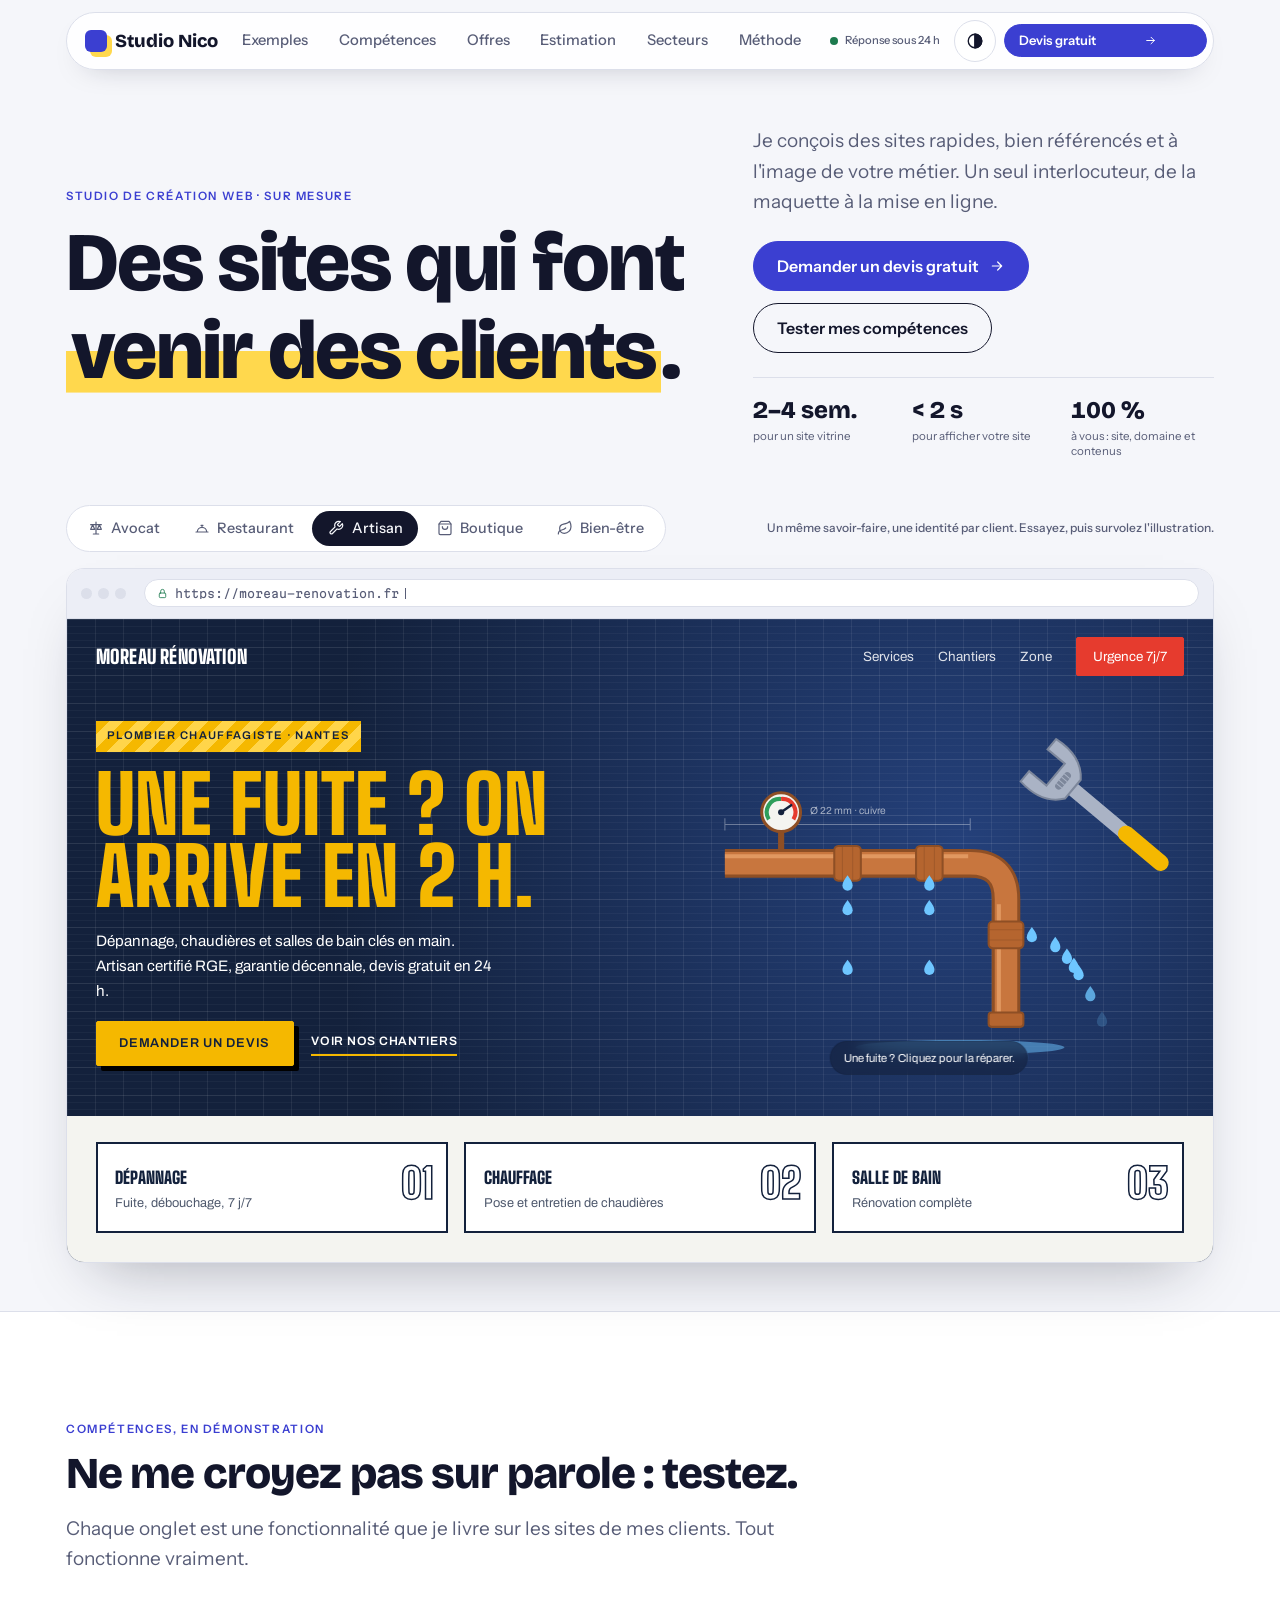
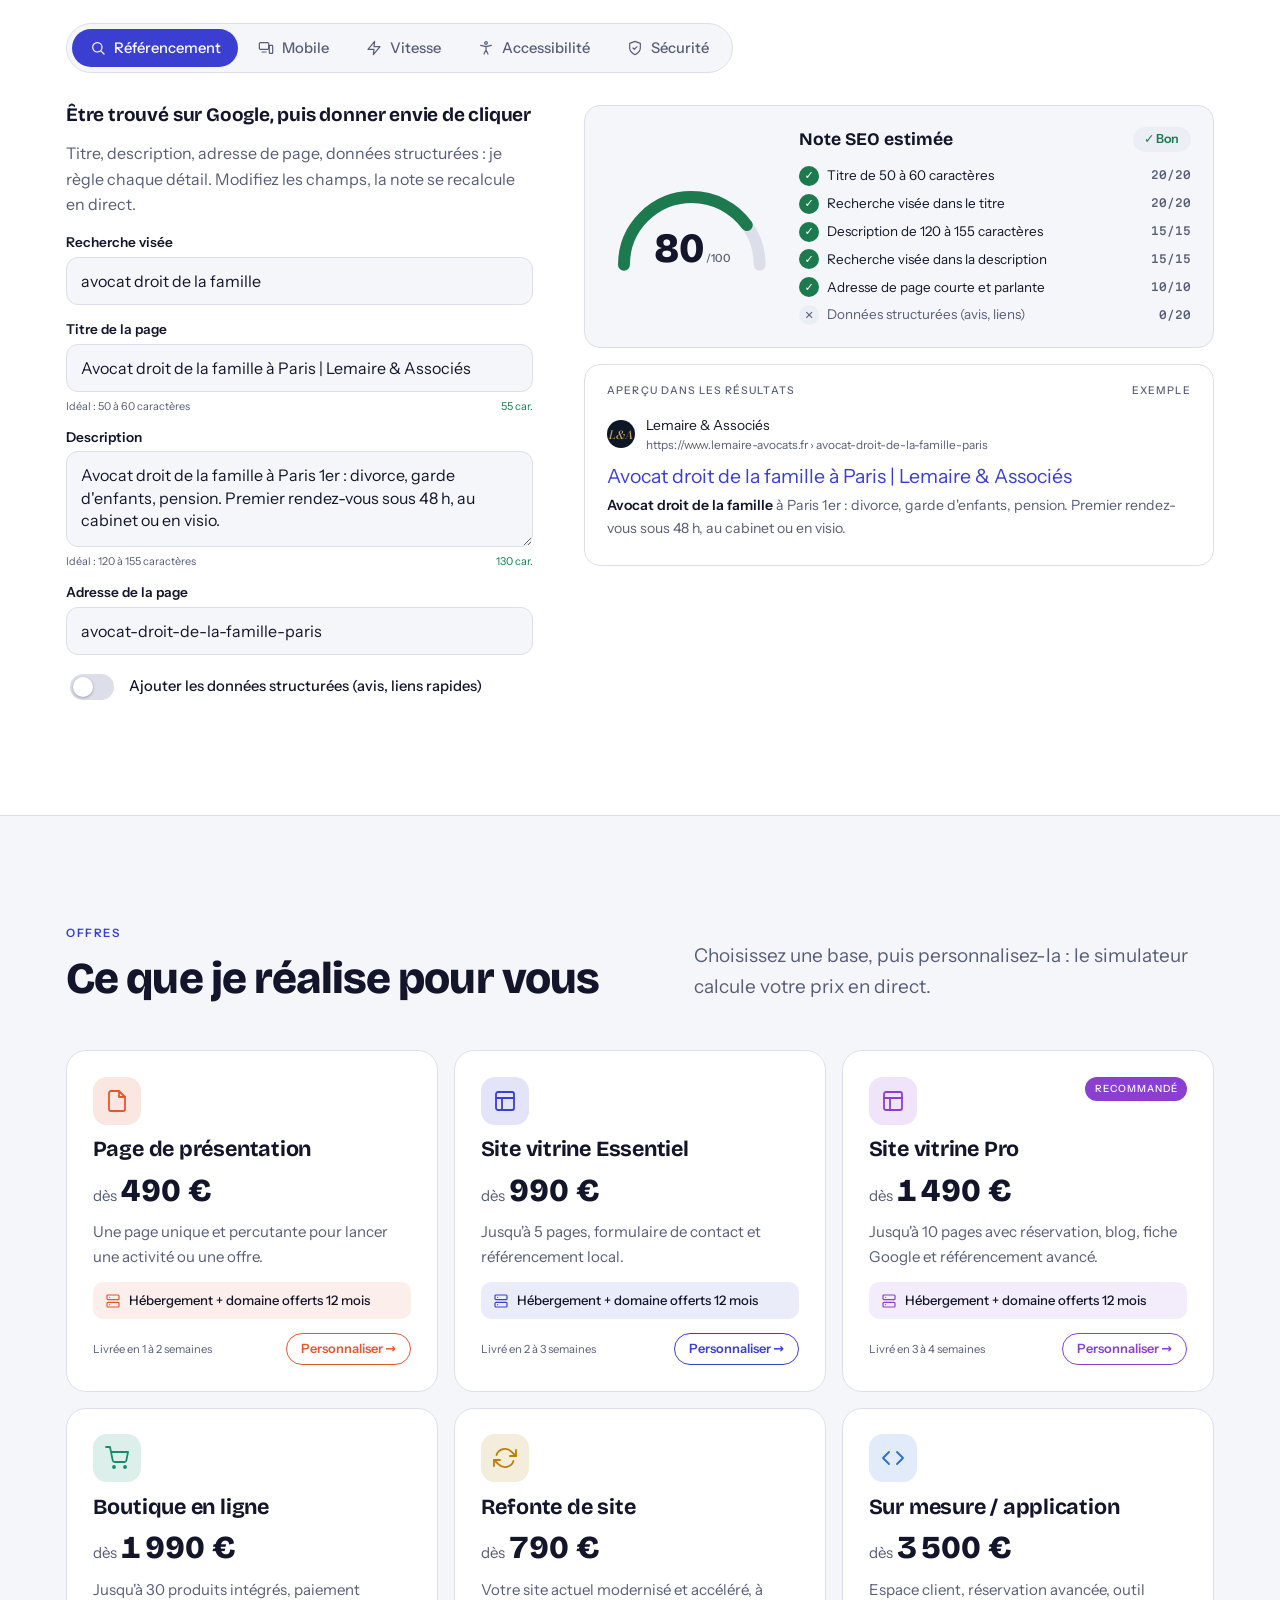
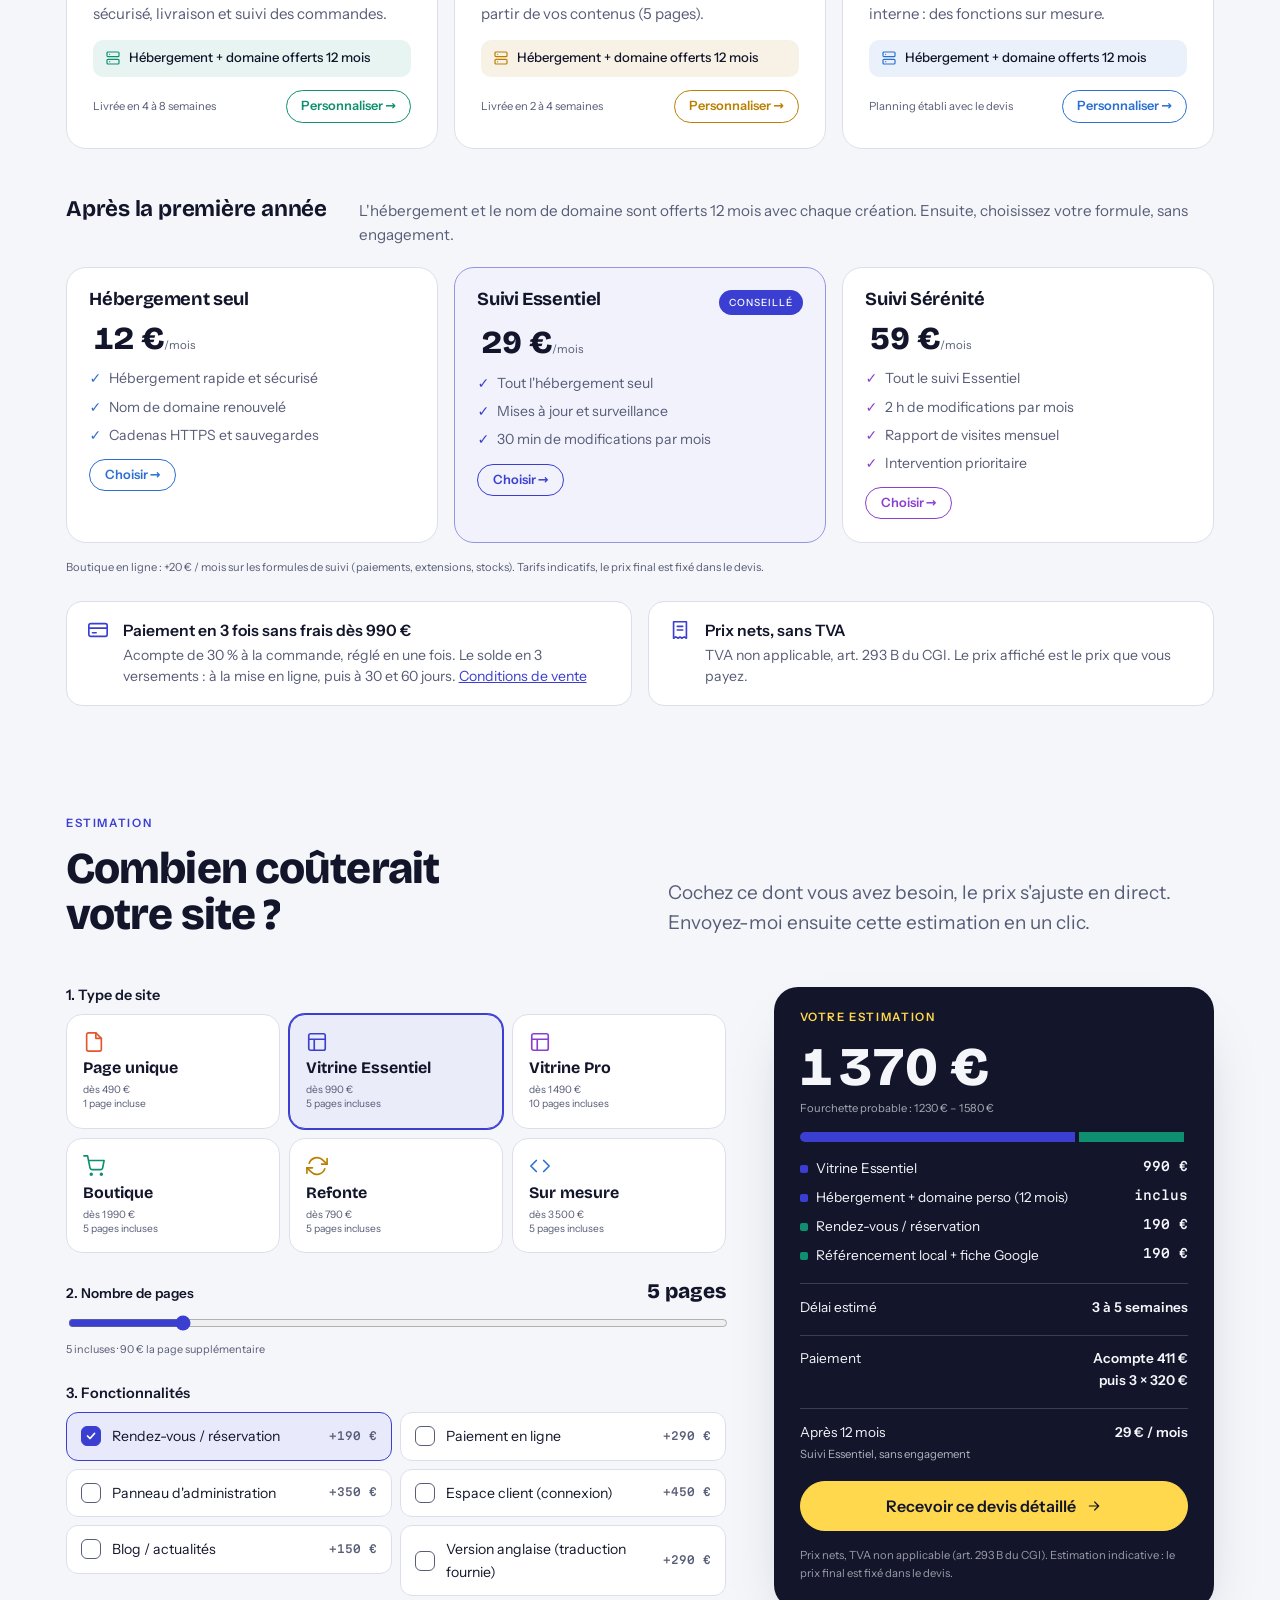
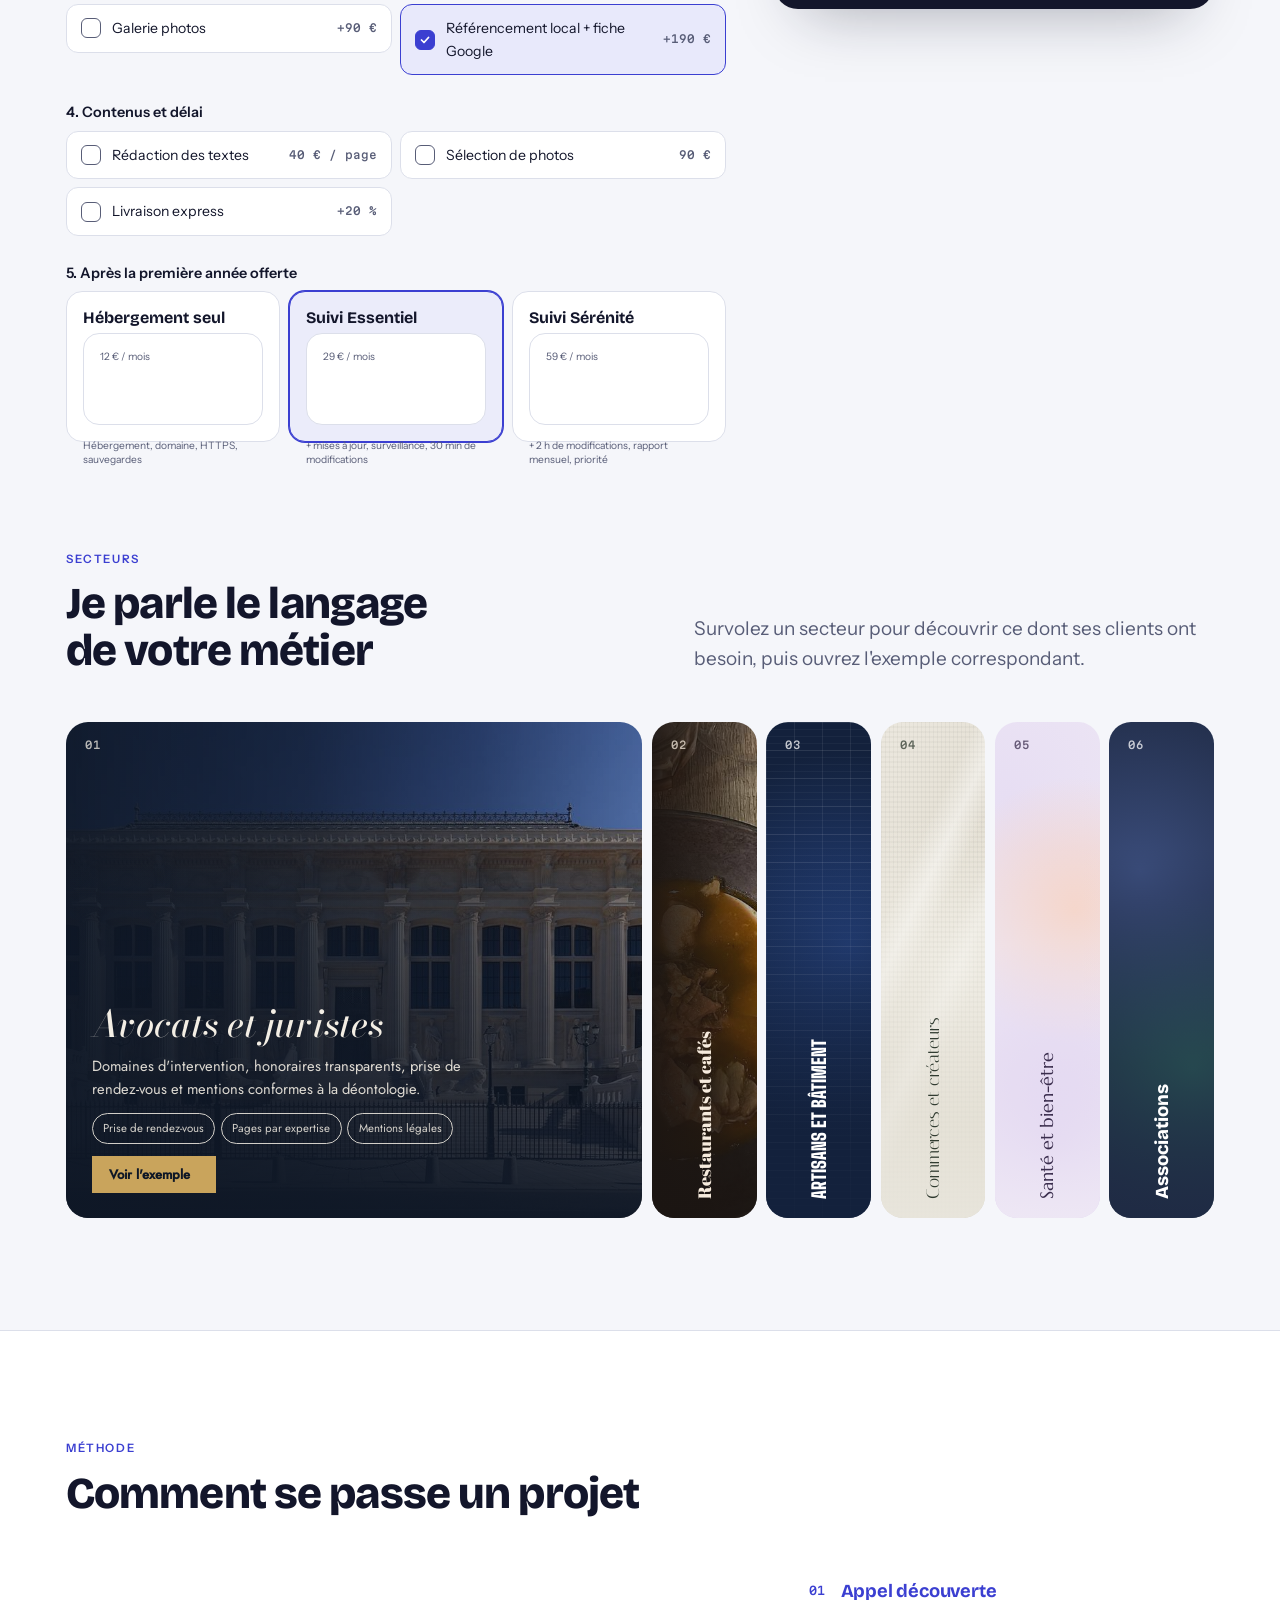
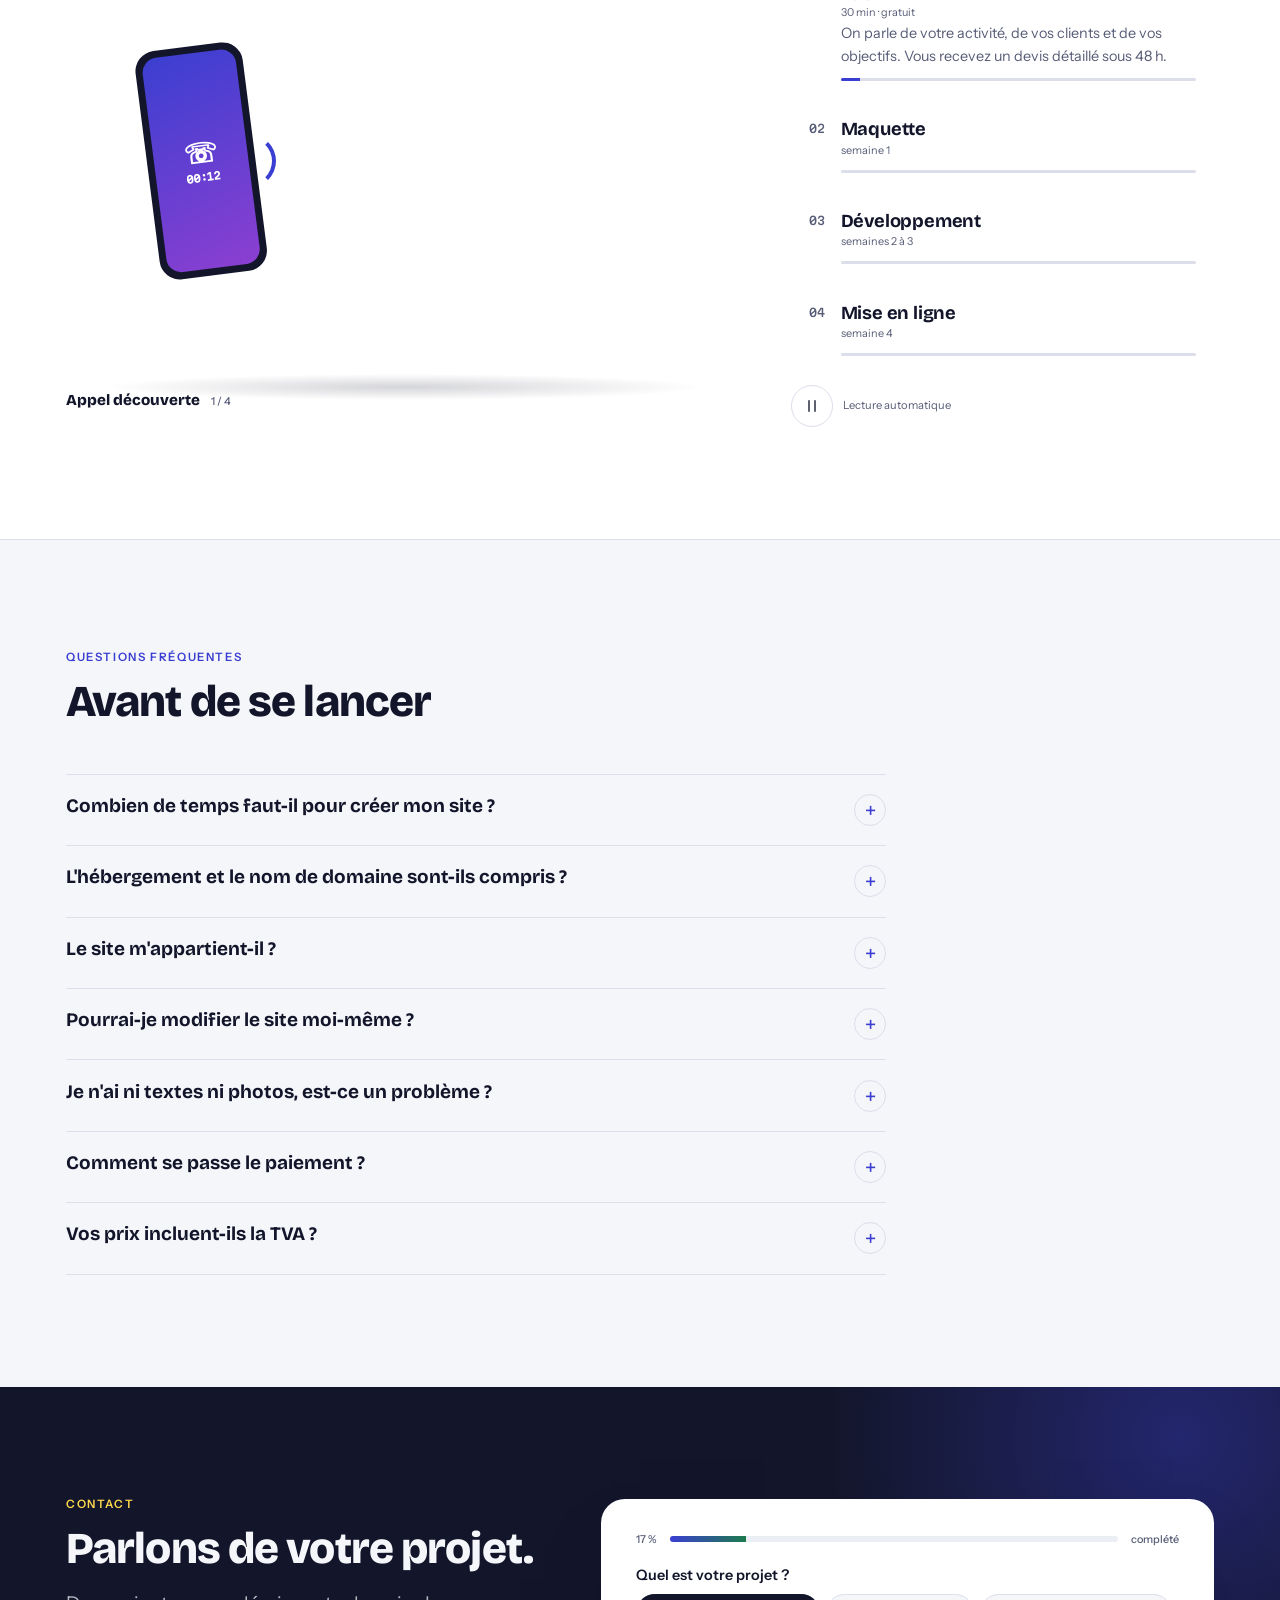
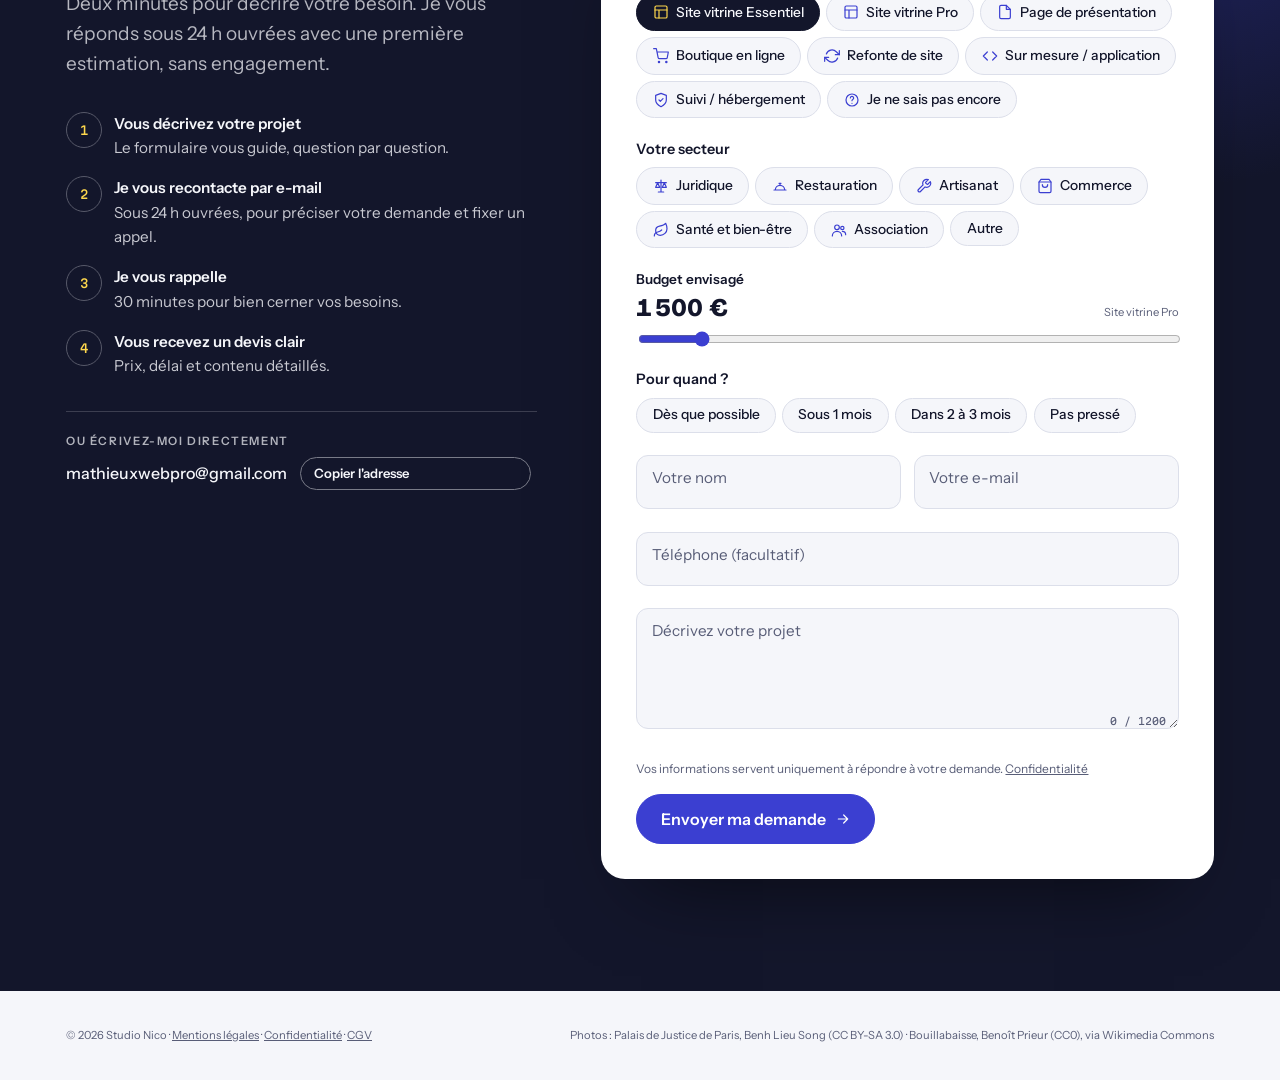
==== commit f150eaef: "Balance de l'avocat redessinée, vitrine ouverte sur l'artisan - Balance plate plus travaillée : chaî" ====
--- a/index.html
+++ b/index.html
@@ -1513,7 +1513,7 @@
     cards:[{t:"Séance individuelle",d:"60 minutes, au cabinet",m:"60 €"},{t:"Forfait 5 séances",d:"Suivi personnalisé",m:"270 €"},{t:"En visio",d:"Partout en France",m:"60 €"}],
     info:{addr:"18 cours de l'Intendance, 33000 Bordeaux",hours:"Lundi au samedi · 9 h – 20 h",tel:"05 67 89 01 23"}, col:"#8E62BF", bg:"#EFE9F5"}
 };
-const KEYS = Object.keys(P); let cur = "avocat", busy = false, cartN = 0;
+const KEYS = Object.keys(P); let cur = "artisan", busy = false, cartN = 0;
 
 const heroMock = $("#heroMock"), mkNav = $("#mkNav"), mkCopy = $("#mkCopy"), mkCards = $("#mkCards"), mkHint = $("#mkHint"), mkCredit = $("#mkCredit"), heroUrl = $("#heroUrl"), seg = $("#seg");
 seg.insertAdjacentHTML("beforeend", KEYS.map(k => `<button type="button" data-k="${k}" aria-pressed="${k === cur}">${ic(P[k].ic)}${P[k].label}</button>`).join("")); icons(seg);
@@ -1555,18 +1555,28 @@
     return d + `Z M${hole} 0A${hole} ${hole} 0 1 0 ${-hole} 0A${hole} ${hole} 0 1 0 ${hole} 0Z`; }
   const B = {
     avocat(){
-      const G = "#C9A45C", Lt = "#E8D3A0";
-      const pan = id => `<g id="${id}"><g class="sw"><path d="M0 0L-50 118M0 0L50 118" stroke="${G}" stroke-width="2" fill="none" stroke-linecap="round"/><path d="M-58 118Q0 160 58 118Z" fill="${G}"/><path d="M-58 118H58" stroke="${Lt}" stroke-width="3" stroke-linecap="round"/></g></g>`;
+      const G = "#C9A45C", Lt = "#E8D3A0", Dk = "#9C7B3C";
+      const dossier = `<g transform="translate(-22 104)"><rect x="0" y="0" width="40" height="12" rx="1.5" fill="#F3EEE4"/><rect x="3" y="-5" width="38" height="8" rx="1.5" fill="#E4DCCB"/><rect x="-2" y="5" width="44" height="4" fill="${Dk}"/><path d="M6 -1h22" stroke="${Dk}" stroke-opacity=".5"/></g>`;
+      const gavel = `<g transform="translate(0 110) rotate(-14)"><rect x="-26" y="-3" width="40" height="5" rx="2.5" fill="#6B4A2B"/><rect x="10" y="-10" width="16" height="19" rx="3" fill="#7B5532"/><rect x="10" y="-10" width="16" height="4" rx="2" fill="${G}"/><rect x="10" y="5" width="16" height="4" rx="2" fill="${G}"/></g>`;
+      const pan = (id, load) => `<g id="${id}"><g class="sw"><path d="M0 0L-52 118M0 0L52 118M0 0L0 112" stroke="${G}" stroke-width="2.4" stroke-dasharray="4 2.5" fill="none"/><circle r="4.5" fill="${G}"/>
+        ${load}<path d="M-62 118Q0 160 62 118Z" fill="${G}"/><path d="M-62 118Q0 160 62 118" fill="none" stroke="${Dk}" stroke-width="2"/><path d="M-62 118H62" stroke="${Lt}" stroke-width="4" stroke-linecap="round"/><path d="M-30 130Q0 140 22 132" stroke="${Lt}" stroke-width="2.5" stroke-linecap="round" fill="none" opacity=".7"/></g></g>`;
       let a = 0, v = 0, beam, L, R;
-      return {svg:`<ellipse cx="200" cy="330" rx="110" ry="8" fill="#000" opacity=".28"/>
-        <path d="M148 324H252" stroke="${G}" stroke-width="6" stroke-linecap="round"/><path d="M166 324Q200 288 234 324Z" fill="${G}"/>
-        <path d="M200 304V114" stroke="${G}" stroke-width="6" stroke-linecap="round"/><circle cx="200" cy="84" r="10" fill="none" stroke="${G}" stroke-width="3"/><path d="M200 94v8" stroke="${G}" stroke-width="3"/>
-        ${pan("pL")}${pan("pR")}
-        <g id="beam"><path d="M64 104H336" stroke="${G}" stroke-width="5" stroke-linecap="round"/><circle cx="200" cy="104" r="9" fill="${G}"/><circle cx="200" cy="104" r="3.5" fill="#0E1726"/></g>`,
+      return {svg:`<defs>${SH}<radialGradient id="halo"><stop offset="0" stop-color="${G}" stop-opacity=".28"/><stop offset="1" stop-color="${G}" stop-opacity="0"/></radialGradient></defs>
+        <circle cx="200" cy="170" r="150" fill="url(#halo)"/><ellipse cx="200" cy="334" rx="120" ry="8" fill="#000" opacity=".3"/>
+        <rect x="134" y="318" width="132" height="12" rx="2" fill="${Dk}"/><rect x="150" y="306" width="100" height="13" rx="2" fill="${G}"/><path d="M150 308H250" stroke="${Lt}" stroke-width="2"/>
+        <path d="M168 306Q200 276 232 306Z" fill="${G}"/><path d="M176 304Q200 284 224 304" stroke="${Lt}" stroke-width="2" fill="none"/>
+        <rect x="186" y="282" width="28" height="9" rx="2" fill="${Dk}"/>
+        <rect x="191" y="122" width="18" height="162" fill="${G}"/><rect x="200" y="122" width="9" height="162" fill="${Dk}" opacity=".45"/><path d="M196 128V278M204 128V278" stroke="${Lt}" stroke-width="1.6" opacity=".8"/>
+        <rect x="184" y="112" width="32" height="11" rx="2" fill="${G}"/><path d="M184 114H216" stroke="${Lt}" stroke-width="2"/>
+        <path d="M200 96C192 86 194 74 200 64C206 74 208 86 200 96Z" fill="${Lt}"/><path d="M200 96C196 89 197 81 200 75C203 81 204 89 200 96Z" fill="${G}"/><rect x="195" y="96" width="10" height="16" rx="2" fill="${G}"/>
+        ${pan("pL", dossier)}${pan("pR", gavel)}
+        <g id="beam"><path d="M66 106Q200 92 334 106" stroke="${G}" stroke-width="7" stroke-linecap="round" fill="none"/><path d="M70 103Q200 90 330 103" stroke="${Lt}" stroke-width="2" fill="none"/>
+          <circle cx="64" cy="106" r="7" fill="none" stroke="${G}" stroke-width="3"/><circle cx="336" cy="106" r="7" fill="none" stroke="${G}" stroke-width="3"/>
+          <path d="M200 88L212 100L200 112L188 100Z" fill="${G}"/><path d="M200 92L208 100L200 108L192 100Z" fill="${Lt}"/><circle cx="200" cy="100" r="3" fill="#0E1726"/></g>`,
         init(){ beam = q("#beam"); L = q("#pL"); R = q("#pR"); },
         update(t, p){ const tg = p.in ? p.x * 15 : (RM ? 0 : Math.sin(t * .9) * 1.5); v += (tg - a) * .05; v *= .88; a += v;
           const r = a * Math.PI / 180, c = Math.cos(r) * 136, s = Math.sin(r) * 136;
-          at(beam, `rotate(${a.toFixed(2)} 200 104)`); at(L, `translate(${200 - c} ${104 - s})`); at(R, `translate(${200 + c} ${104 + s})`);
+          at(beam, `rotate(${a.toFixed(2)} 200 100)`); at(L, `translate(${200 - c} ${100 + 6 - s})`); at(R, `translate(${200 + c} ${100 + 6 + s})`);
           const sw = `rotate(${(-v * 4).toFixed(2)})`; at(L.firstChild, sw); at(R.firstChild, sw); },
         click(){ v += 3; }};
     },
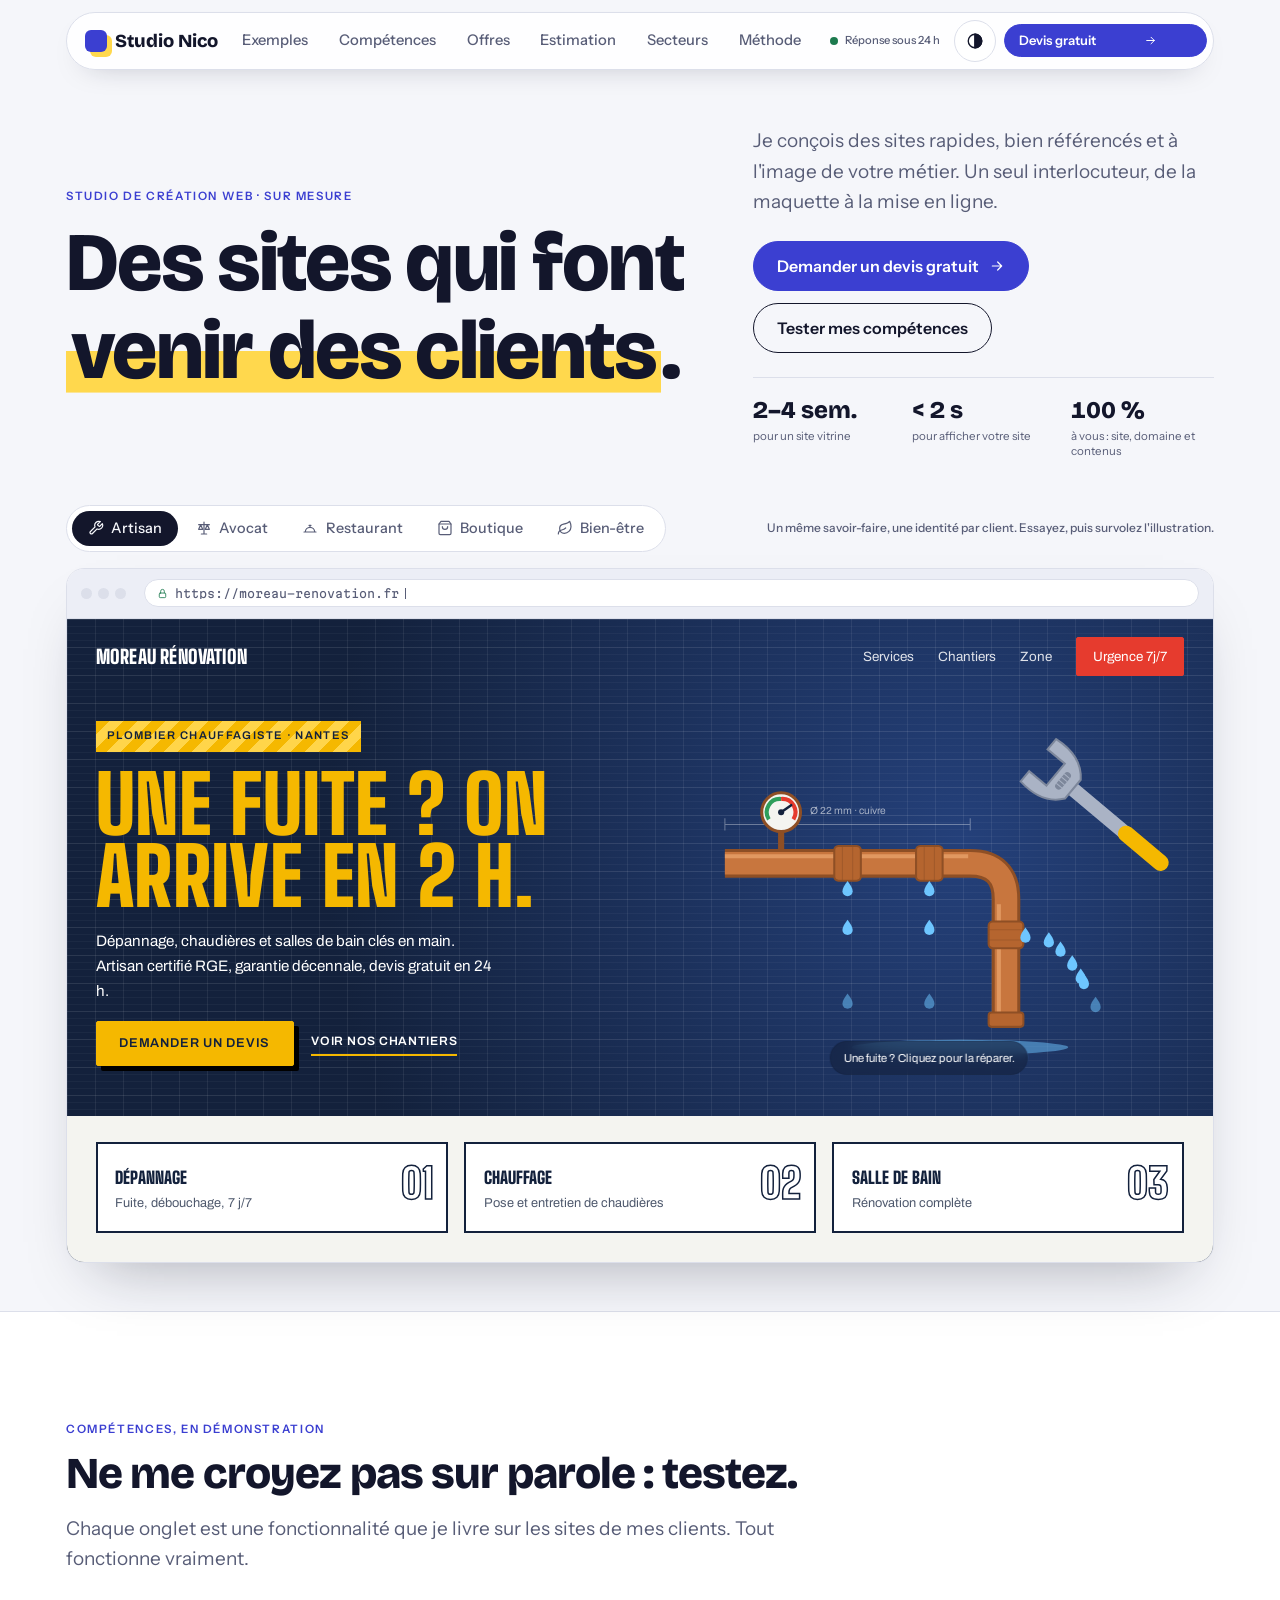
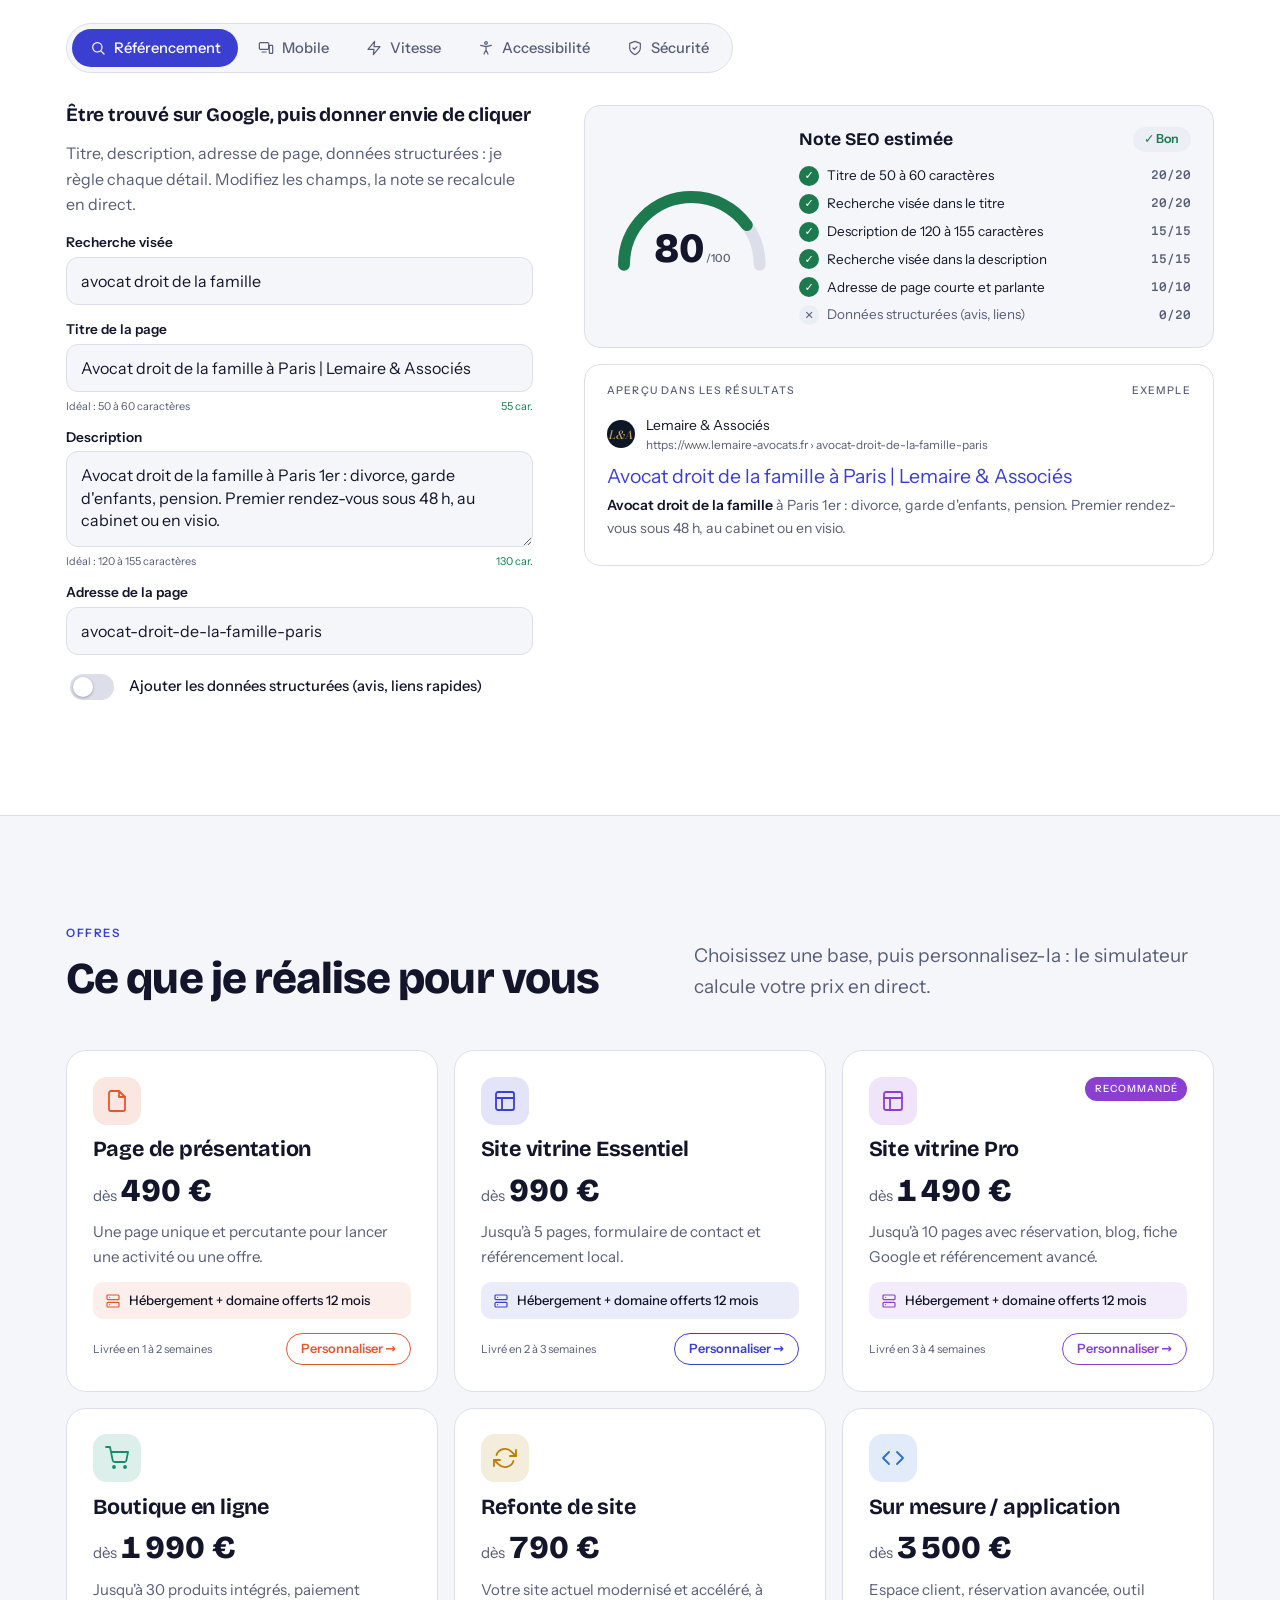
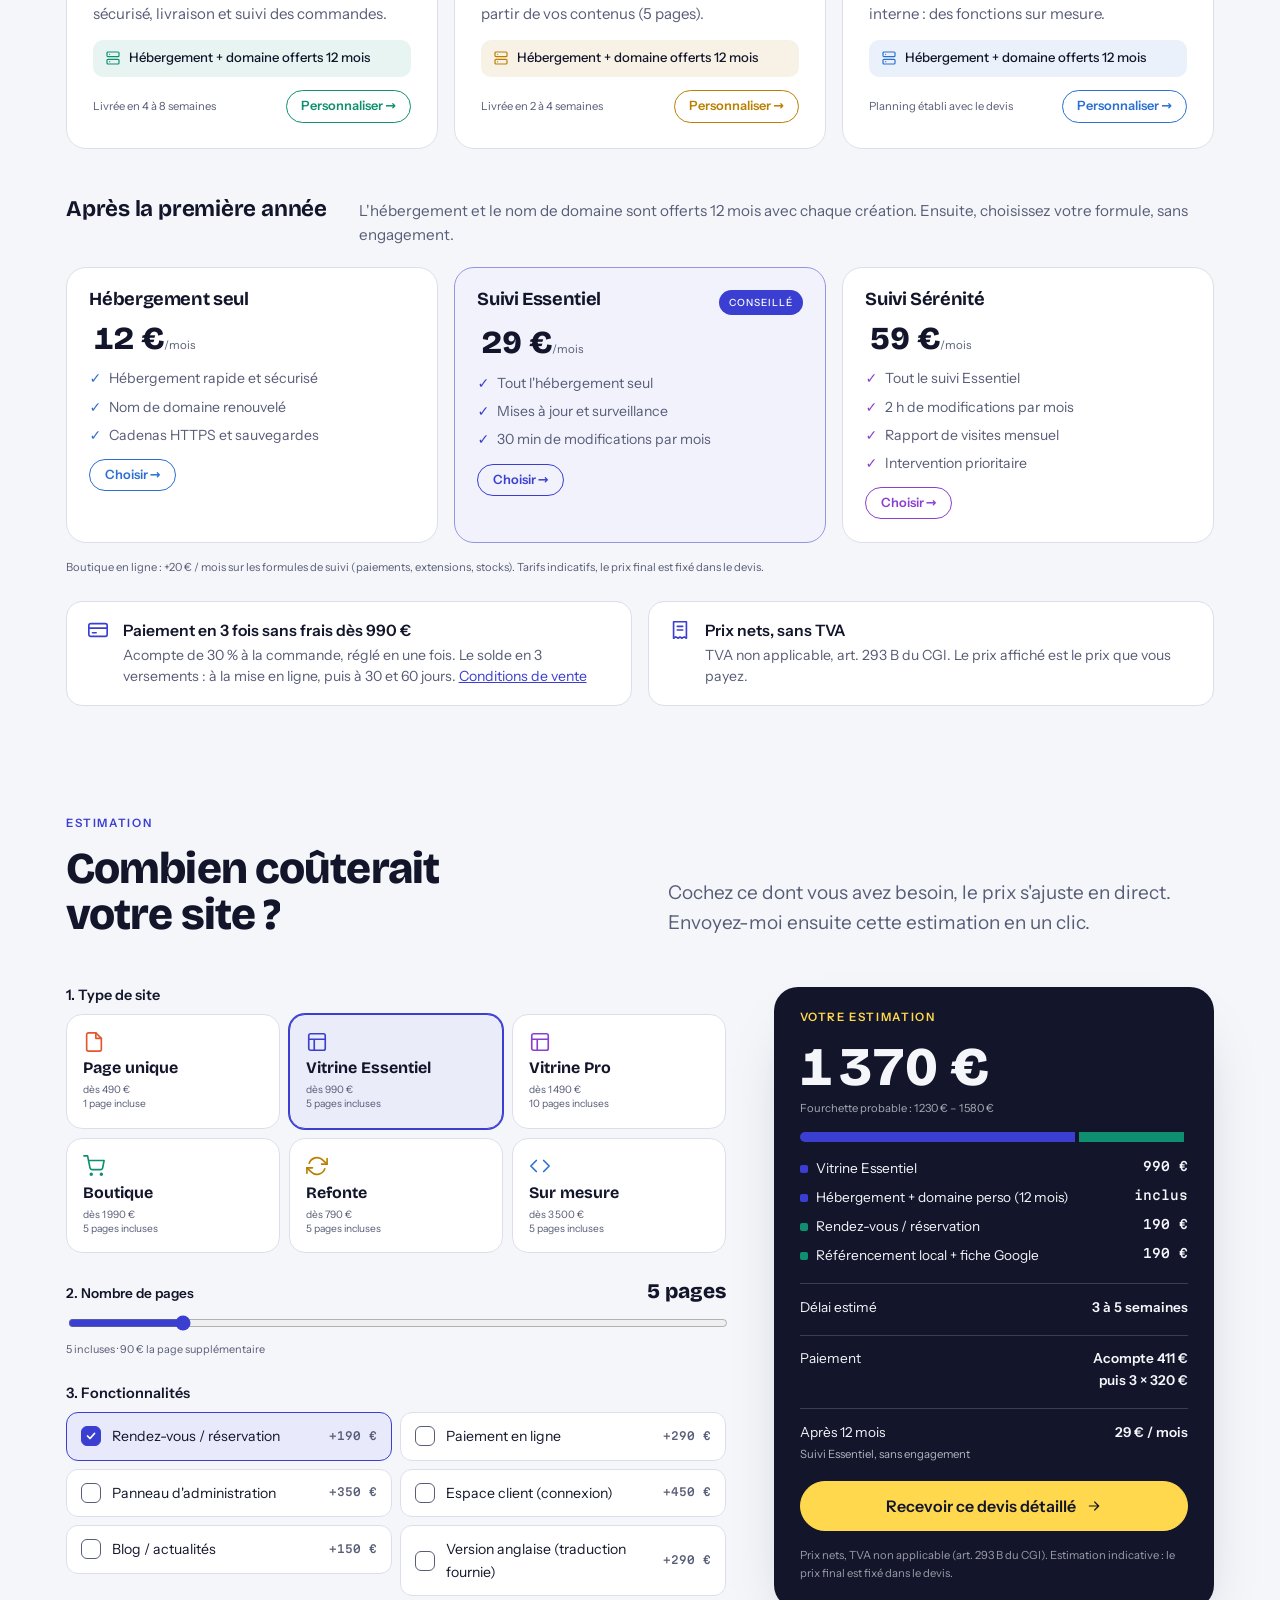
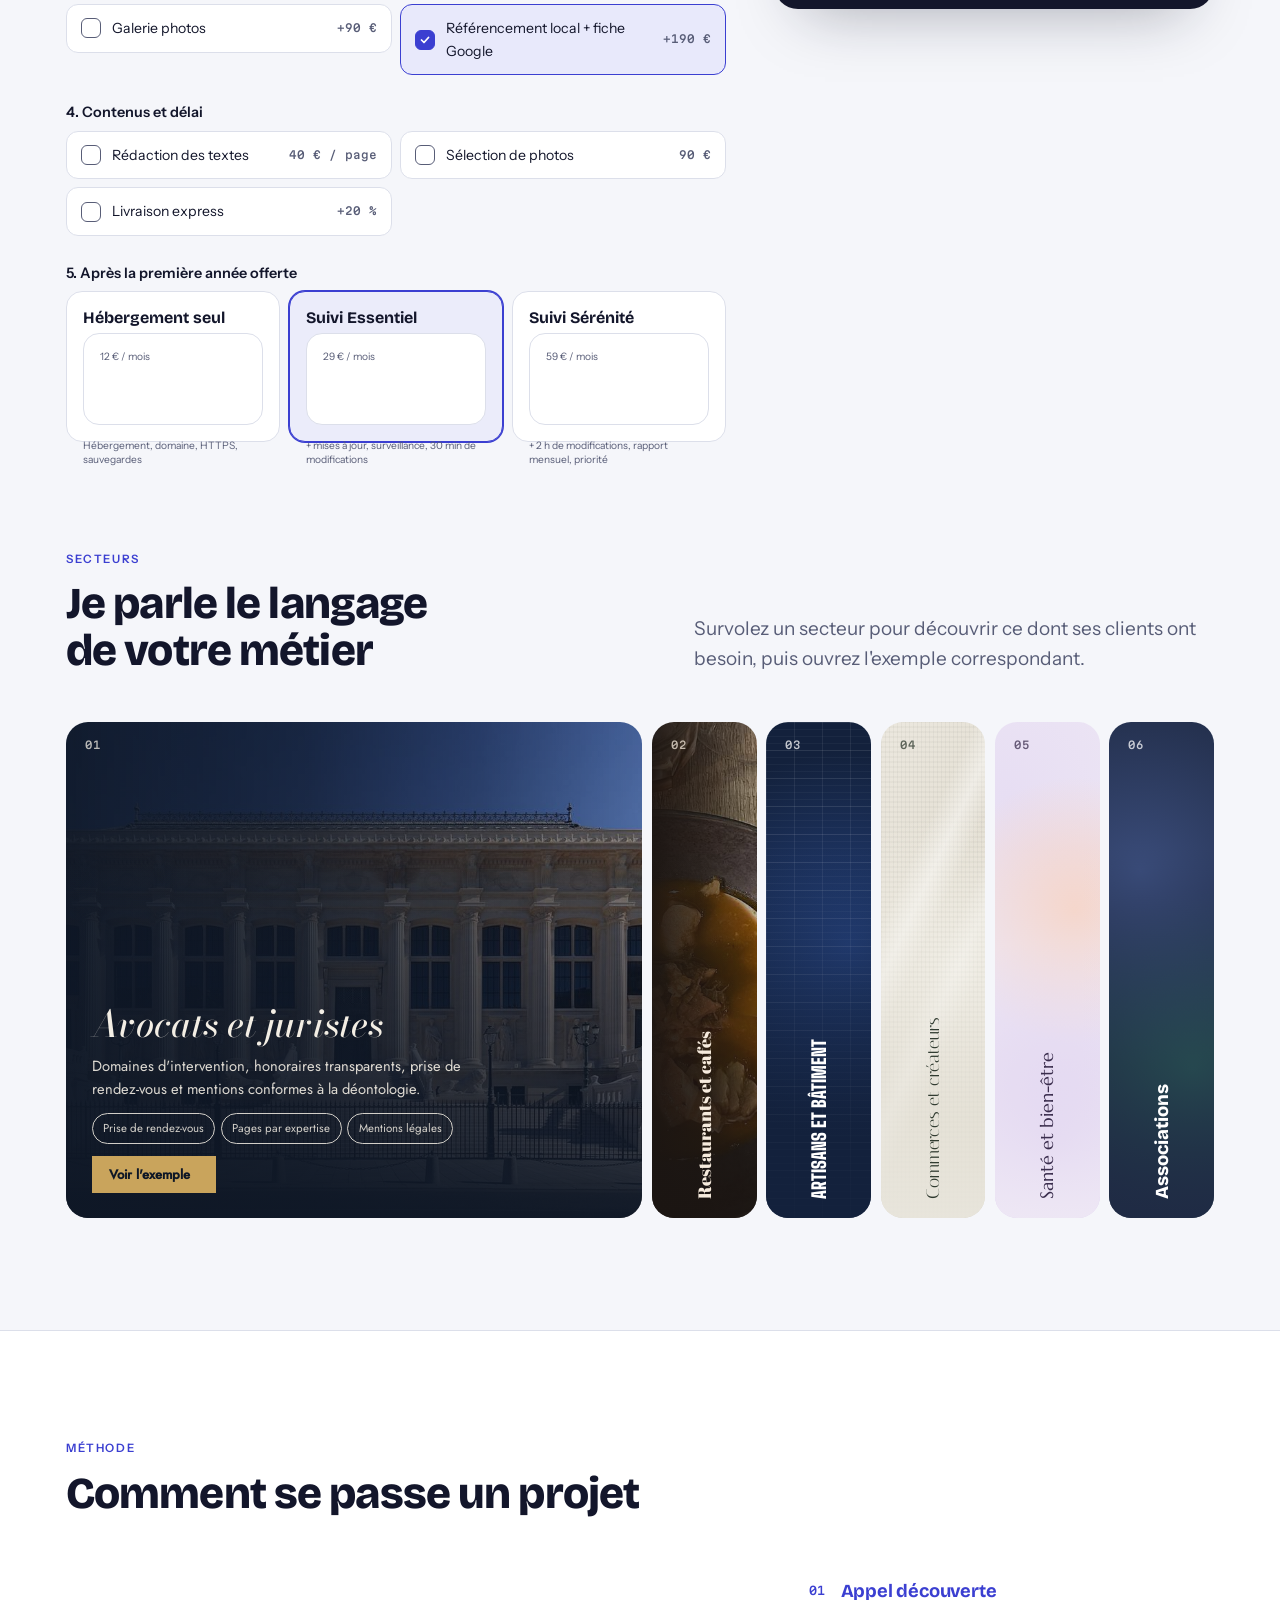
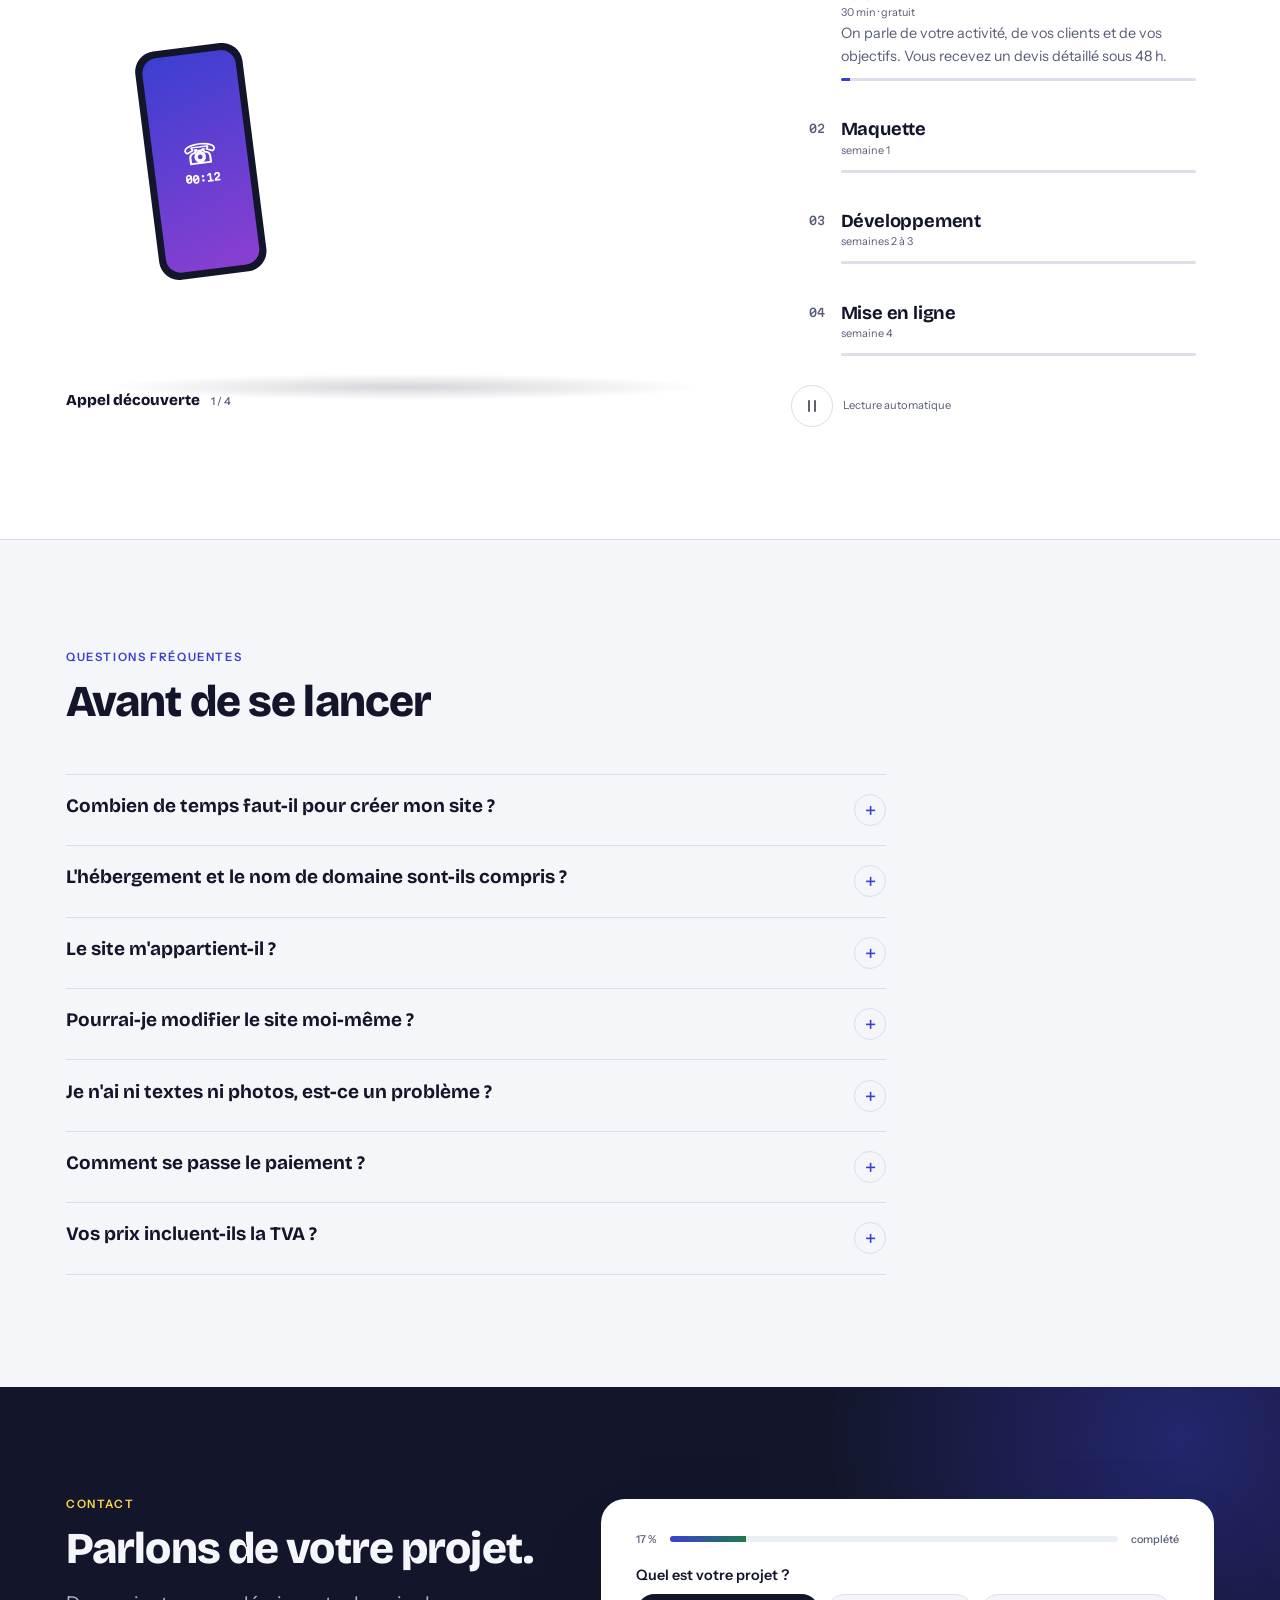
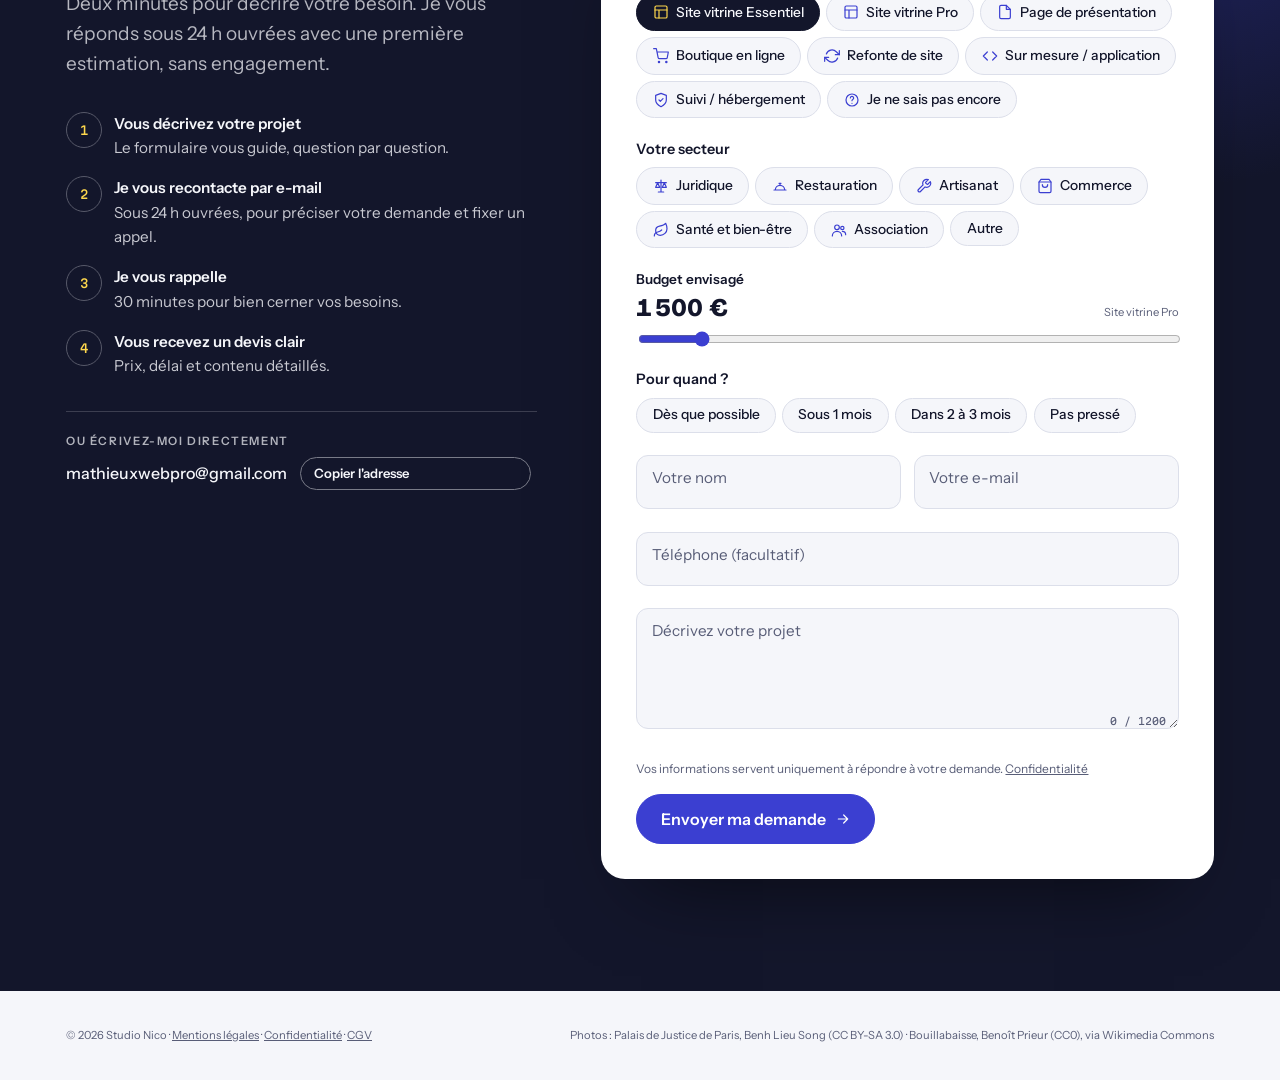
==== commit 86dc1d89: "Place l'exemple artisan en premier dans la vitrine Co-Authored-By: Claude Opus 5.5 <noreply@anthropi" ====
--- a/index.html
+++ b/index.html
@@ -1513,7 +1513,7 @@
     cards:[{t:"Séance individuelle",d:"60 minutes, au cabinet",m:"60 €"},{t:"Forfait 5 séances",d:"Suivi personnalisé",m:"270 €"},{t:"En visio",d:"Partout en France",m:"60 €"}],
     info:{addr:"18 cours de l'Intendance, 33000 Bordeaux",hours:"Lundi au samedi · 9 h – 20 h",tel:"05 67 89 01 23"}, col:"#8E62BF", bg:"#EFE9F5"}
 };
-const KEYS = Object.keys(P); let cur = "artisan", busy = false, cartN = 0;
+const KEYS = ["artisan", "avocat", "resto", "boutique", "bien"]; let cur = "artisan", busy = false, cartN = 0;
 
 const heroMock = $("#heroMock"), mkNav = $("#mkNav"), mkCopy = $("#mkCopy"), mkCards = $("#mkCards"), mkHint = $("#mkHint"), mkCredit = $("#mkCredit"), heroUrl = $("#heroUrl"), seg = $("#seg");
 seg.insertAdjacentHTML("beforeend", KEYS.map(k => `<button type="button" data-k="${k}" aria-pressed="${k === cur}">${ic(P[k].ic)}${P[k].label}</button>`).join("")); icons(seg);
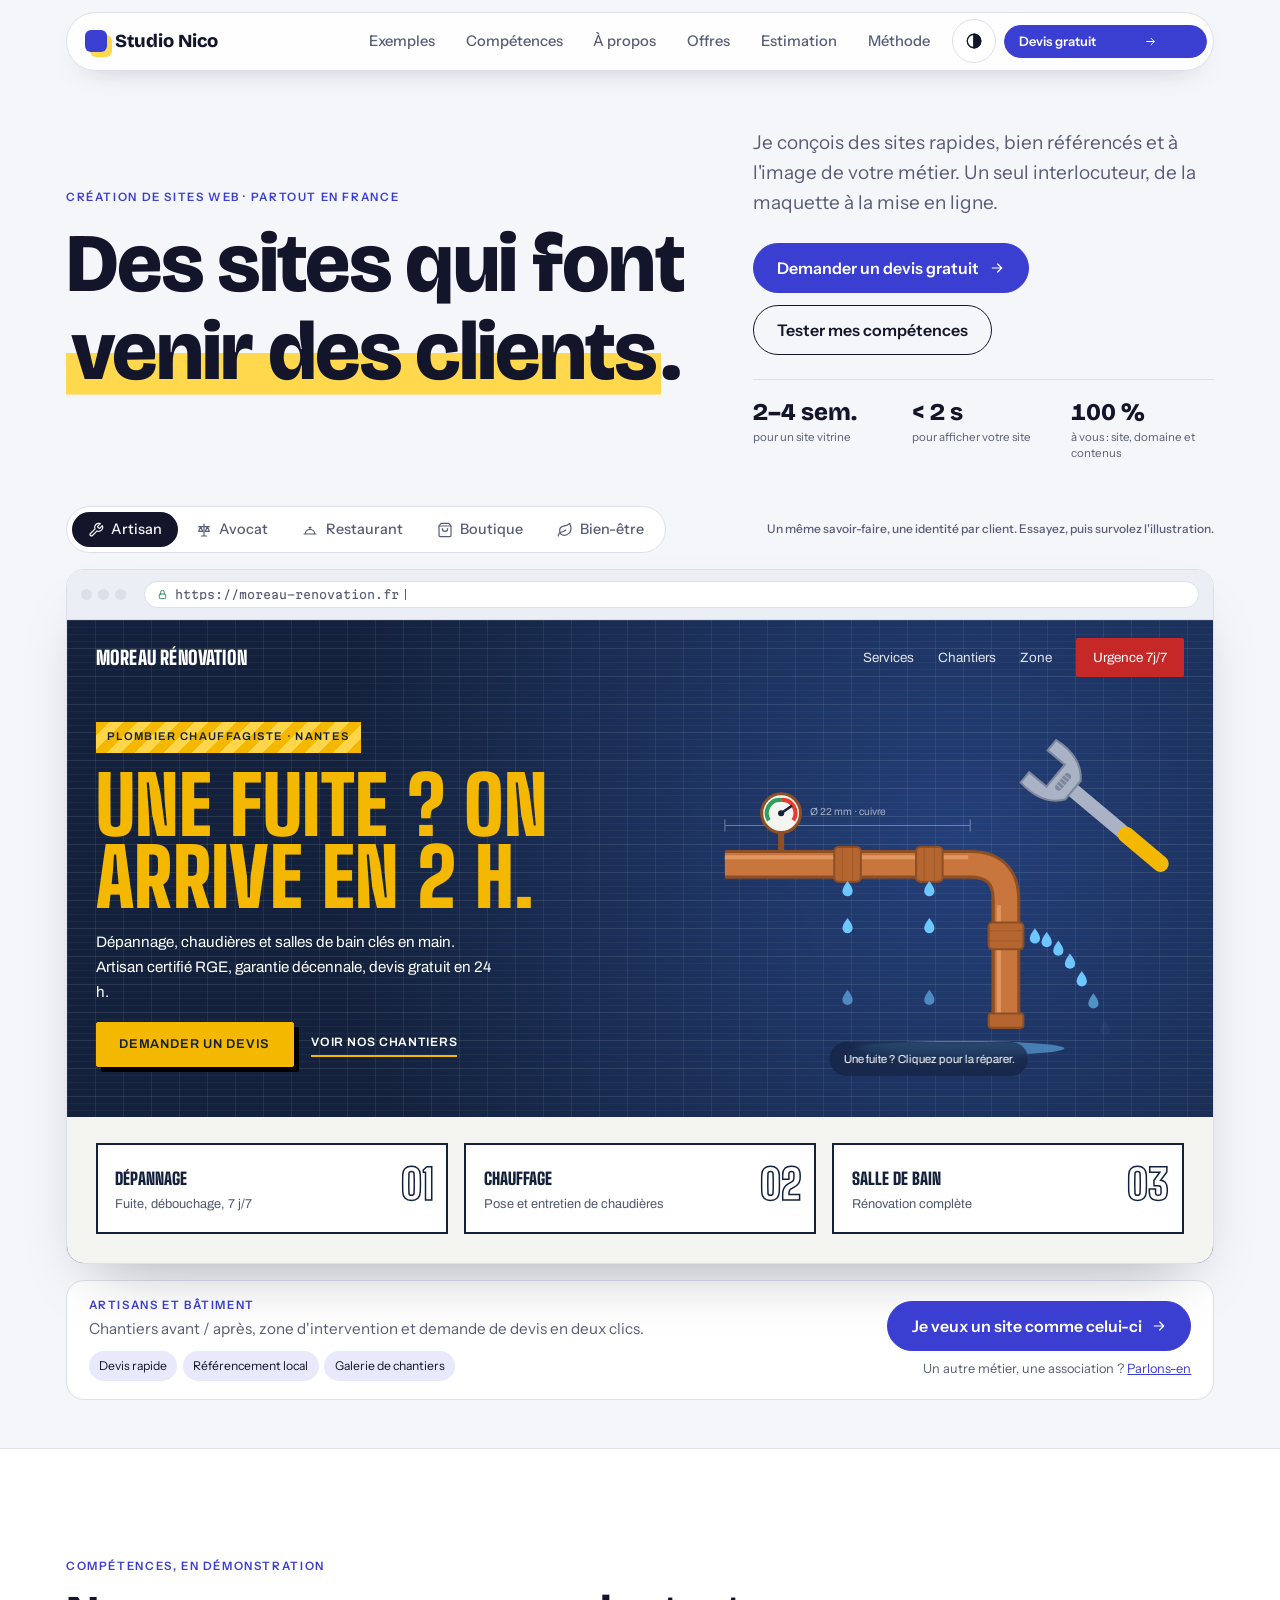
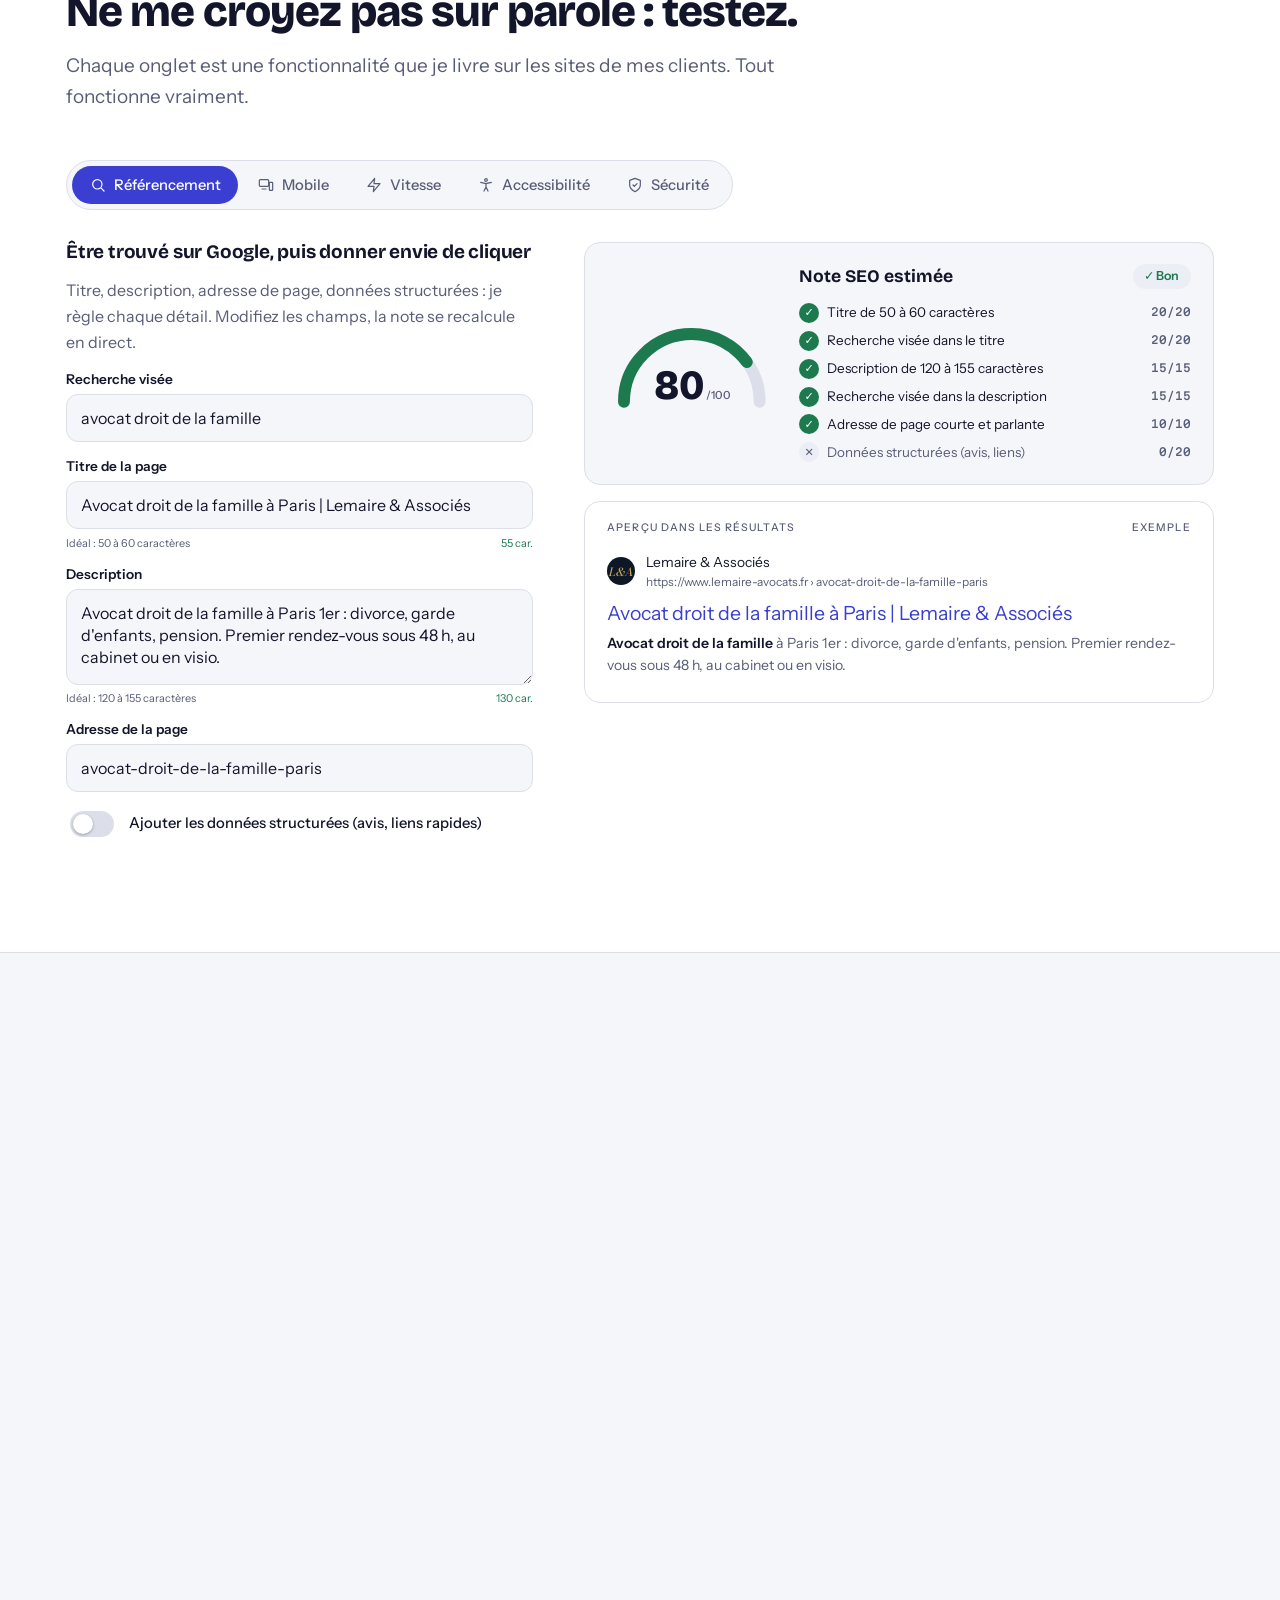
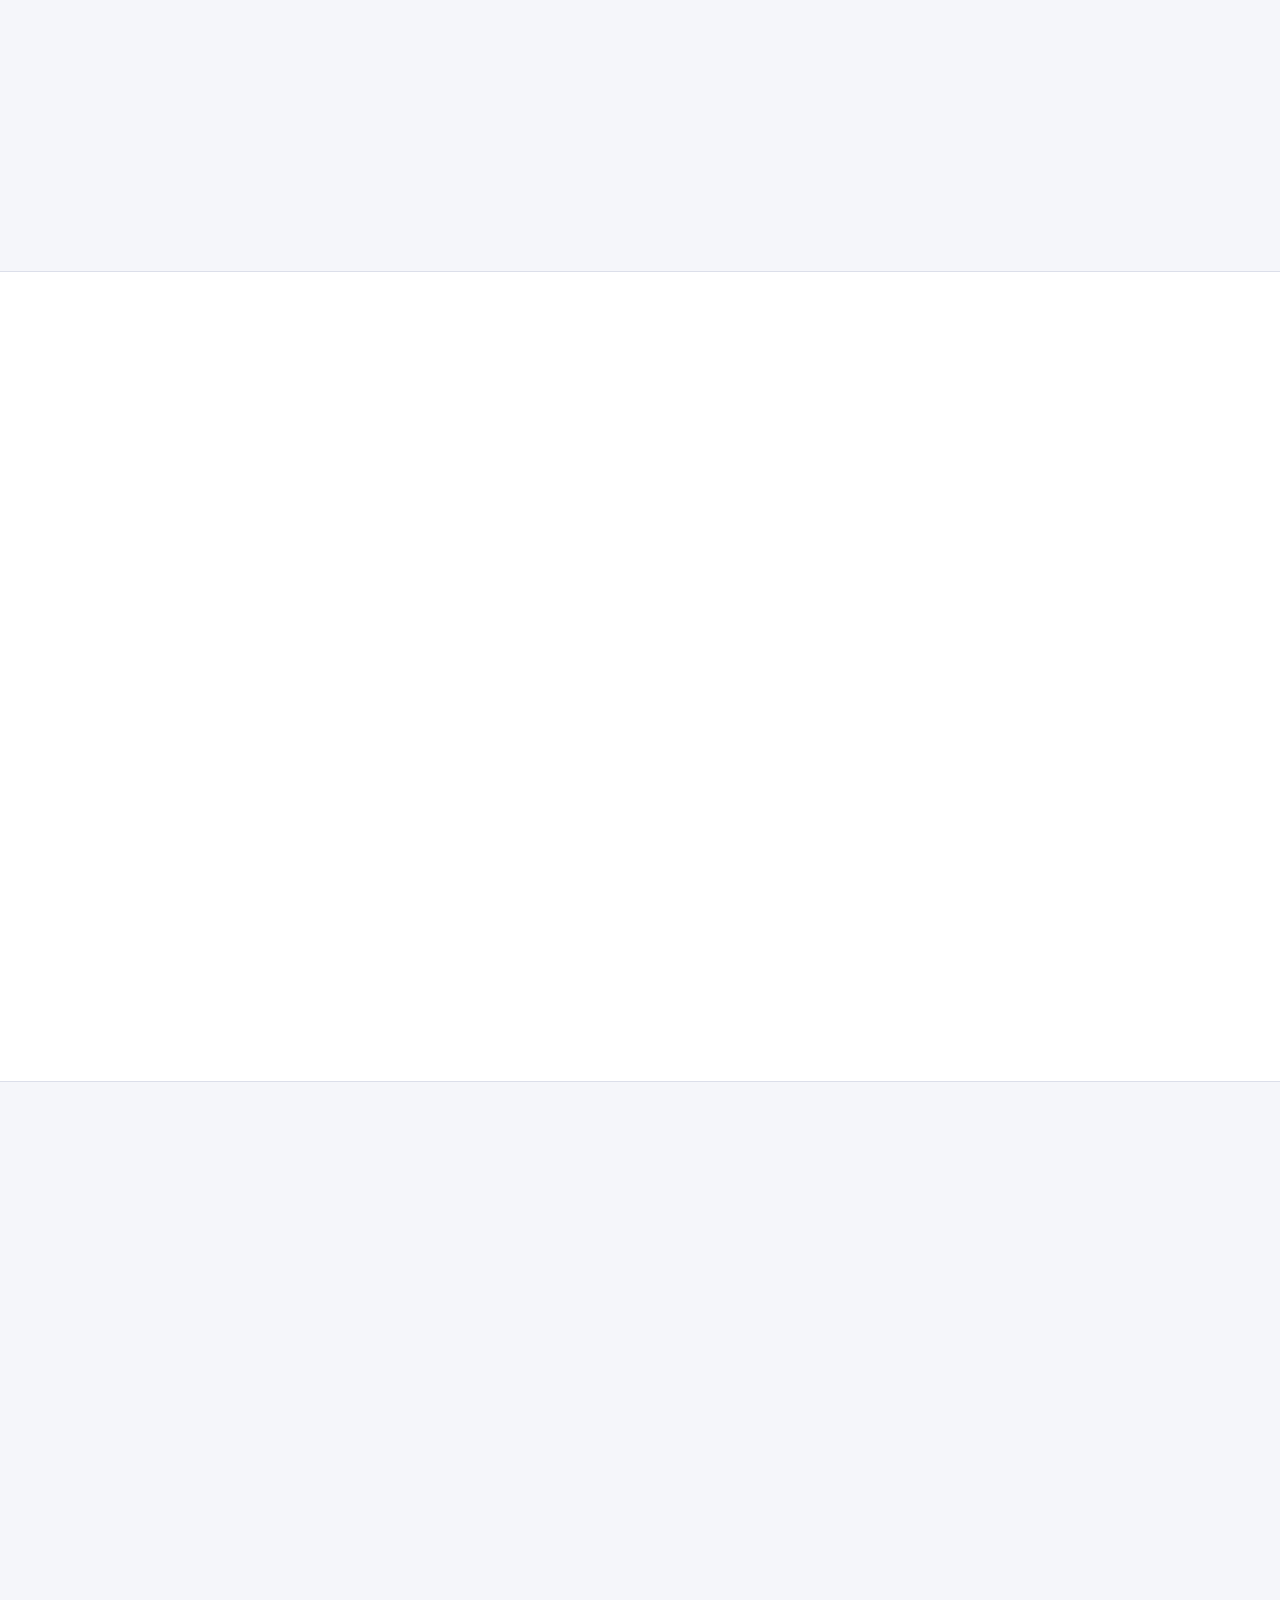
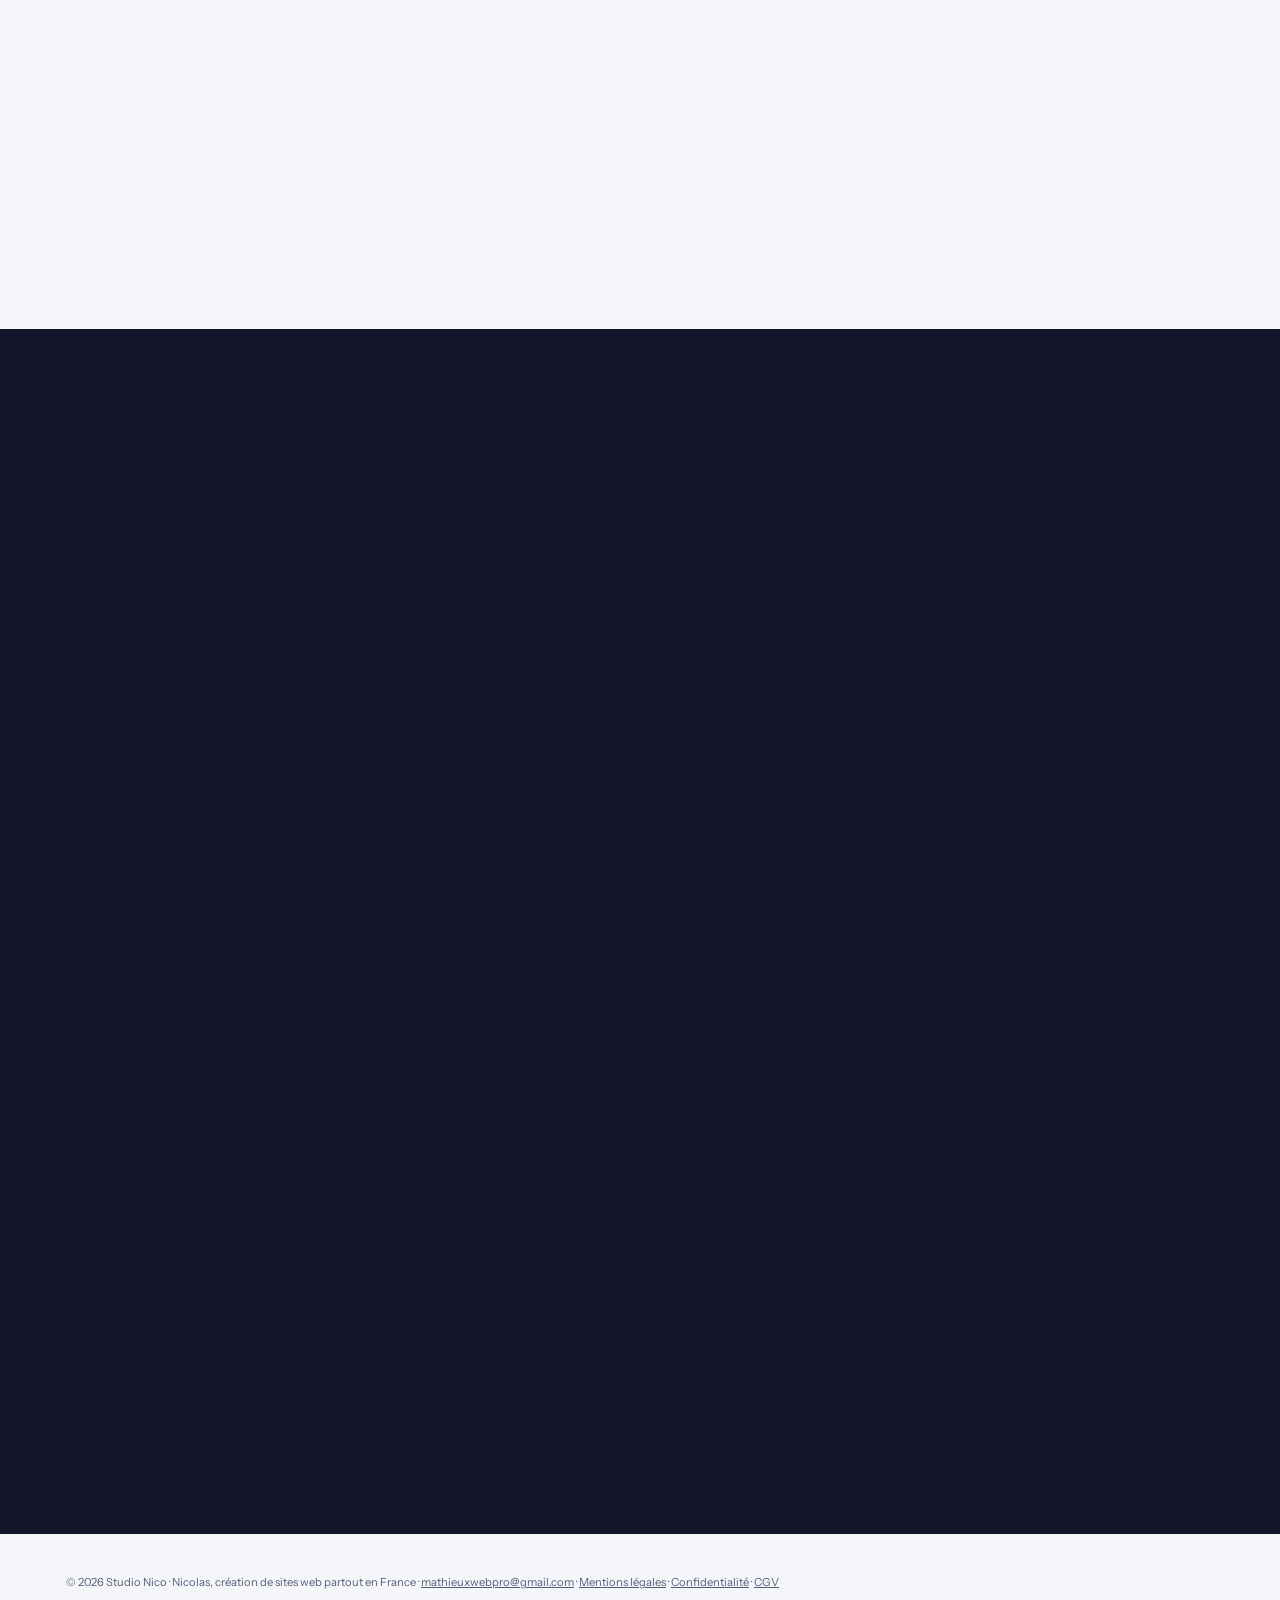
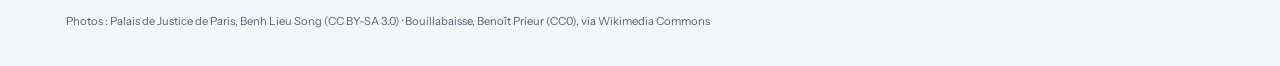
==== commit d4c0c18f: "Applique l'audit : vitesse, clics, SEO et confiance Vitesse : sections calculées à l'approche, titre" ====
--- a/index.html
+++ b/index.html
@@ -3,10 +3,11 @@
 <head>
 <meta charset="utf-8">
 <meta name="viewport" content="width=device-width, initial-scale=1, viewport-fit=cover">
-<title>Studio Nico · Création de sites web sur mesure pour indépendants et commerces</title>
-<meta name="description" content="Sites vitrines, boutiques en ligne et refontes, rapides et bien référencés. Hébergement et nom de domaine inclus. Devis gratuit sous 24 h.">
-<script type="application/ld+json">{"@context": "https://schema.org", "@graph": [{"@type": "ProfessionalService", "name": "Studio Nico", "url": "https://nicodu777.github.io/roblox/", "logo": "https://nicodu777.github.io/roblox/img/icon-512.png", "image": "https://nicodu777.github.io/roblox/img/og.jpg", "description": "Création de sites web sur mesure pour cabinets, commerces et indépendants : sites vitrines, boutiques en ligne, refonte et référencement. Hébergement et nom de domaine offerts 12 mois.", "email": "mathieuxwebpro@gmail.com", "areaServed": {"@type": "Country", "name": "France"}, "priceRange": "12 € – 3 500 €", "knowsLanguage": "fr", "makesOffer": [{"@type": "Offer", "name": "Page de présentation", "price": "490", "priceCurrency": "EUR"}, {"@type": "Offer", "name": "Site vitrine Essentiel", "price": "990", "priceCurrency": "EUR"}, {"@type": "Offer", "name": "Site vitrine Pro", "price": "1490", "priceCurrency": "EUR"}, {"@type": "Offer", "name": "Boutique en ligne", "price": "1990", "priceCurrency": "EUR"}, {"@type": "Offer", "name": "Refonte de site", "price": "790", "priceCurrency": "EUR"}, {"@type": "Offer", "name": "Sur mesure / application", "price": "3500", "priceCurrency": "EUR"}, {"@type": "Offer", "name": "Hébergement seul", "priceSpecification": {"@type": "UnitPriceSpecification", "price": "12", "priceCurrency": "EUR", "unitText": "mois"}}, {"@type": "Offer", "name": "Suivi Essentiel", "priceSpecification": {"@type": "UnitPriceSpecification", "price": "29", "priceCurrency": "EUR", "unitText": "mois"}}, {"@type": "Offer", "name": "Suivi Sérénité", "priceSpecification": {"@type": "UnitPriceSpecification", "price": "59", "priceCurrency": "EUR", "unitText": "mois"}}]}, {"@type": "FAQPage", "mainEntity": [{"@type": "Question", "name": "Combien de temps faut-il pour créer mon site ?", "acceptedAnswer": {"@type": "Answer", "text": "Comptez 2 à 4 semaines pour un site vitrine, 4 à 8 semaines pour une boutique en ligne. Le délai dépend surtout de la rapidité à rassembler textes et photos."}}, {"@type": "Question", "name": "L'hébergement et le nom de domaine sont-ils compris ?", "acceptedAnswer": {"@type": "Answer", "text": "Oui. Chaque création inclut 12 mois d'hébergement et un nom de domaine personnalisé (par exemple votre-nom.fr), enregistré à votre nom. Ensuite, vous choisissez : hébergement seul à 12 € par mois, ou suivi à partir de 29 € par mois, sans engagement."}}, {"@type": "Question", "name": "Le site m'appartient-il ?", "acceptedAnswer": {"@type": "Answer", "text": "Oui. Le nom de domaine, le code et les contenus sont à votre nom. Vous restez libre de changer de prestataire à tout moment."}}, {"@type": "Question", "name": "Pourrai-je modifier le site moi-même ?", "acceptedAnswer": {"@type": "Answer", "text": "Oui. Je vous forme à la mise à jour des textes, photos et actualités. Pour le reste, la formule de suivi s'en charge."}}, {"@type": "Question", "name": "Je n'ai ni textes ni photos, est-ce un problème ?", "acceptedAnswer": {"@type": "Answer", "text": "Non. Je peux rédiger les textes avec vous et sélectionner des visuels adaptés à votre activité."}}, {"@type": "Question", "name": "Comment se passe le paiement ?", "acceptedAnswer": {"@type": "Answer", "text": "Un acompte de 30 % à la signature du devis, réglé en une fois. Le solde est dû à la mise en ligne, ou en 3 fois sans frais pour les projets à partir de 990 € : à la mise en ligne, puis à 30 et 60 jours."}}, {"@type": "Question", "name": "Vos prix incluent-ils la TVA ?", "acceptedAnswer": {"@type": "Answer", "text": "Le prix affiché est le prix que vous payez : TVA non applicable, article 293 B du Code général des impôts."}}]}]}</script>
-<link rel="stylesheet" href="fonts/fonts.css">
+<title>Studio Nico · Création de sites web partout en France</title>
+<meta name="description" content="Sites vitrines et boutiques en ligne sur mesure, partout en France (Paris, Lyon, Marseille, Toulouse…). Hébergement inclus, devis gratuit en 24 h.">
+<script type="application/ld+json">{"@context": "https://schema.org", "@graph": [{"@type": "ProfessionalService", "name": "Studio Nico", "url": "https://nicodu777.github.io/roblox/", "logo": "https://nicodu777.github.io/roblox/img/icon-512.png", "image": "https://nicodu777.github.io/roblox/img/og.jpg", "description": "Création de sites web sur mesure, à distance partout en France, pour cabinets, commerces et indépendants : sites vitrines, boutiques en ligne, refonte et référencement. Hébergement et nom de domaine offerts 12 mois.", "email": "mathieuxwebpro@gmail.com", "areaServed": [{"@type": "Country", "name": "France"}, {"@type": "City", "name": "Paris"}, {"@type": "City", "name": "Lyon"}, {"@type": "City", "name": "Marseille"}, {"@type": "City", "name": "Toulouse"}, {"@type": "City", "name": "Bordeaux"}, {"@type": "City", "name": "Lille"}, {"@type": "City", "name": "Nantes"}, {"@type": "City", "name": "Nice"}, {"@type": "City", "name": "Strasbourg"}, {"@type": "City", "name": "Montpellier"}, {"@type": "City", "name": "Rennes"}], "priceRange": "12 € – 3 500 €", "knowsLanguage": "fr", "makesOffer": [{"@type": "Offer", "name": "Page de présentation", "price": "490", "priceCurrency": "EUR"}, {"@type": "Offer", "name": "Site vitrine Essentiel", "price": "990", "priceCurrency": "EUR"}, {"@type": "Offer", "name": "Site vitrine Pro", "price": "1490", "priceCurrency": "EUR"}, {"@type": "Offer", "name": "Boutique en ligne", "price": "1990", "priceCurrency": "EUR"}, {"@type": "Offer", "name": "Refonte de site", "price": "790", "priceCurrency": "EUR"}, {"@type": "Offer", "name": "Sur mesure / application", "price": "3500", "priceCurrency": "EUR"}, {"@type": "Offer", "name": "Hébergement seul", "priceSpecification": {"@type": "UnitPriceSpecification", "price": "12", "priceCurrency": "EUR", "unitText": "mois"}}, {"@type": "Offer", "name": "Suivi Essentiel", "priceSpecification": {"@type": "UnitPriceSpecification", "price": "29", "priceCurrency": "EUR", "unitText": "mois"}}, {"@type": "Offer", "name": "Suivi Sérénité", "priceSpecification": {"@type": "UnitPriceSpecification", "price": "59", "priceCurrency": "EUR", "unitText": "mois"}}], "founder": {"@type": "Person", "name": "Nicolas"}}, {"@type": "FAQPage", "mainEntity": [{"@type": "Question", "name": "Combien de temps faut-il pour créer mon site ?", "acceptedAnswer": {"@type": "Answer", "text": "Comptez 2 à 4 semaines pour un site vitrine, 4 à 8 semaines pour une boutique en ligne. Le délai dépend surtout de la rapidité à rassembler textes et photos."}}, {"@type": "Question", "name": "L'hébergement et le nom de domaine sont-ils compris ?", "acceptedAnswer": {"@type": "Answer", "text": "Oui. Chaque création inclut 12 mois d'hébergement et un nom de domaine personnalisé (par exemple votre-nom.fr), enregistré à votre nom. Ensuite, vous choisissez : hébergement seul à 12 € par mois, ou suivi à partir de 29 € par mois, sans engagement."}}, {"@type": "Question", "name": "Le site m'appartient-il ?", "acceptedAnswer": {"@type": "Answer", "text": "Oui. Le nom de domaine, le code et les contenus sont à votre nom. Vous restez libre de changer de prestataire à tout moment."}}, {"@type": "Question", "name": "Pourrai-je modifier le site moi-même ?", "acceptedAnswer": {"@type": "Answer", "text": "Oui. Je vous forme à la mise à jour des textes, photos et actualités. Pour le reste, la formule de suivi s'en charge."}}, {"@type": "Question", "name": "Je n'ai ni textes ni photos, est-ce un problème ?", "acceptedAnswer": {"@type": "Answer", "text": "Non. Je peux rédiger les textes avec vous et sélectionner des visuels adaptés à votre activité."}}, {"@type": "Question", "name": "Comment se passe le paiement ?", "acceptedAnswer": {"@type": "Answer", "text": "Un acompte de 30 % à la signature du devis, réglé en une fois. Le solde est dû à la mise en ligne, ou en 3 fois sans frais pour les projets à partir de 990 € : à la mise en ligne, puis à 30 et 60 jours."}}, {"@type": "Question", "name": "Vos prix incluent-ils la TVA ?", "acceptedAnswer": {"@type": "Answer", "text": "Le prix affiché est le prix que vous payez : TVA non applicable, article 293 B du Code général des impôts."}}]}]}</script>
+<link rel="preload" href="fonts/bricolage-grotesque-normal-500.woff2" as="font" type="font/woff2" crossorigin>
+<link rel="preload" href="fonts/instrument-sans-normal-400.woff2" as="font" type="font/woff2" crossorigin>
 <link rel="canonical" href="https://nicodu777.github.io/roblox/">
 <link rel="icon" href="img/favicon.svg" type="image/svg+xml">
 <link rel="apple-touch-icon" href="img/apple-touch-icon.png">
@@ -14,13 +15,265 @@
 <meta property="og:type" content="website">
 <meta property="og:locale" content="fr_FR">
 <meta property="og:site_name" content="Studio Nico">
-<meta property="og:title" content="Studio Nico · Création de sites web sur mesure pour indépendants et commerces">
-<meta property="og:description" content="Sites vitrines, boutiques en ligne et refontes, rapides et bien référencés. Hébergement et nom de domaine inclus. Devis gratuit sous 24 h.">
+<meta property="og:title" content="Studio Nico · Création de sites web partout en France">
+<meta property="og:description" content="Sites vitrines et boutiques en ligne sur mesure, partout en France (Paris, Lyon, Marseille, Toulouse…). Hébergement inclus, devis gratuit en 24 h.">
 <meta property="og:url" content="https://nicodu777.github.io/roblox/">
 <meta property="og:image" content="https://nicodu777.github.io/roblox/img/og.jpg">
 <meta property="og:image:width" content="1200">
 <meta property="og:image:height" content="630">
 <meta name="twitter:card" content="summary_large_image">
+<style>/* Polices hébergées localement (licence SIL Open Font License) — sous-ensemble latin */
+@font-face {
+  font-family: 'Abril Fatface';
+  font-style: normal;
+  font-weight: 400;
+  font-display: swap;
+  src: url(fonts/abril-fatface-normal-400.woff2) format('woff2');
+  unicode-range: U+0000-00FF, U+0131, U+0152-0153, U+02BB-02BC, U+02C6, U+02DA, U+02DC, U+0304, U+0308, U+0329, U+2000-206F, U+20AC, U+2122, U+2191, U+2193, U+2212, U+2215, U+FEFF, U+FFFD;
+}
+@font-face {
+  font-family: 'Archivo';
+  font-style: normal;
+  font-weight: 400;
+  font-stretch: 100%;
+  font-display: swap;
+  src: url(fonts/archivo-normal-400.woff2) format('woff2');
+  unicode-range: U+0000-00FF, U+0131, U+0152-0153, U+02BB-02BC, U+02C6, U+02DA, U+02DC, U+0304, U+0308, U+0329, U+2000-206F, U+20AC, U+2122, U+2191, U+2193, U+2212, U+2215, U+FEFF, U+FFFD;
+}
+@font-face {
+  font-family: 'Archivo';
+  font-style: normal;
+  font-weight: 600;
+  font-stretch: 100%;
+  font-display: swap;
+  src: url(fonts/archivo-normal-400.woff2) format('woff2');
+  unicode-range: U+0000-00FF, U+0131, U+0152-0153, U+02BB-02BC, U+02C6, U+02DA, U+02DC, U+0304, U+0308, U+0329, U+2000-206F, U+20AC, U+2122, U+2191, U+2193, U+2212, U+2215, U+FEFF, U+FFFD;
+}
+@font-face {
+  font-family: 'Big Shoulders Display';
+  font-style: normal;
+  font-weight: 800;
+  font-display: swap;
+  src: url(fonts/big-shoulders-display-normal-800.woff2) format('woff2');
+  unicode-range: U+0000-00FF, U+0131, U+0152-0153, U+02BB-02BC, U+02C6, U+02DA, U+02DC, U+0304, U+0308, U+0329, U+2000-206F, U+20AC, U+2122, U+2191, U+2193, U+2212, U+2215, U+FEFF, U+FFFD;
+}
+@font-face {
+  font-family: 'Big Shoulders Display';
+  font-style: normal;
+  font-weight: 900;
+  font-display: swap;
+  src: url(fonts/big-shoulders-display-normal-800.woff2) format('woff2');
+  unicode-range: U+0000-00FF, U+0131, U+0152-0153, U+02BB-02BC, U+02C6, U+02DA, U+02DC, U+0304, U+0308, U+0329, U+2000-206F, U+20AC, U+2122, U+2191, U+2193, U+2212, U+2215, U+FEFF, U+FFFD;
+}
+@font-face {
+  font-family: 'Bodoni Moda';
+  font-style: italic;
+  font-weight: 500;
+  font-display: swap;
+  src: url(fonts/bodoni-moda-italic-500.woff2) format('woff2');
+  unicode-range: U+0000-00FF, U+0131, U+0152-0153, U+02BB-02BC, U+02C6, U+02DA, U+02DC, U+0304, U+0308, U+0329, U+2000-206F, U+20AC, U+2122, U+2191, U+2193, U+2212, U+2215, U+FEFF, U+FFFD;
+}
+@font-face {
+  font-family: 'Bodoni Moda';
+  font-style: normal;
+  font-weight: 500;
+  font-display: swap;
+  src: url(fonts/bodoni-moda-normal-500.woff2) format('woff2');
+  unicode-range: U+0000-00FF, U+0131, U+0152-0153, U+02BB-02BC, U+02C6, U+02DA, U+02DC, U+0304, U+0308, U+0329, U+2000-206F, U+20AC, U+2122, U+2191, U+2193, U+2212, U+2215, U+FEFF, U+FFFD;
+}
+@font-face {
+  font-family: 'Bricolage Grotesque';
+  font-style: normal;
+  font-weight: 500;
+  font-stretch: 100%;
+  font-display: swap;
+  src: url(fonts/bricolage-grotesque-normal-500.woff2) format('woff2');
+  unicode-range: U+0000-00FF, U+0131, U+0152-0153, U+02BB-02BC, U+02C6, U+02DA, U+02DC, U+0304, U+0308, U+0329, U+2000-206F, U+20AC, U+2122, U+2191, U+2193, U+2212, U+2215, U+FEFF, U+FFFD;
+}
+@font-face {
+  font-family: 'Bricolage Grotesque';
+  font-style: normal;
+  font-weight: 700;
+  font-stretch: 100%;
+  font-display: swap;
+  src: url(fonts/bricolage-grotesque-normal-500.woff2) format('woff2');
+  unicode-range: U+0000-00FF, U+0131, U+0152-0153, U+02BB-02BC, U+02C6, U+02DA, U+02DC, U+0304, U+0308, U+0329, U+2000-206F, U+20AC, U+2122, U+2191, U+2193, U+2212, U+2215, U+FEFF, U+FFFD;
+}
+@font-face {
+  font-family: 'Bricolage Grotesque';
+  font-style: normal;
+  font-weight: 800;
+  font-stretch: 100%;
+  font-display: swap;
+  src: url(fonts/bricolage-grotesque-normal-500.woff2) format('woff2');
+  unicode-range: U+0000-00FF, U+0131, U+0152-0153, U+02BB-02BC, U+02C6, U+02DA, U+02DC, U+0304, U+0308, U+0329, U+2000-206F, U+20AC, U+2122, U+2191, U+2193, U+2212, U+2215, U+FEFF, U+FFFD;
+}
+@font-face {
+  font-family: 'Caveat';
+  font-style: normal;
+  font-weight: 600;
+  font-display: swap;
+  src: url(fonts/caveat-normal-600.woff2) format('woff2');
+  unicode-range: U+0000-00FF, U+0131, U+0152-0153, U+02BB-02BC, U+02C6, U+02DA, U+02DC, U+0304, U+0308, U+0329, U+2000-206F, U+20AC, U+2122, U+2191, U+2193, U+2212, U+2215, U+FEFF, U+FFFD;
+}
+@font-face {
+  font-family: 'Cormorant Garamond';
+  font-style: italic;
+  font-weight: 400;
+  font-display: swap;
+  src: url(fonts/cormorant-garamond-italic-400.woff2) format('woff2');
+  unicode-range: U+0000-00FF, U+0131, U+0152-0153, U+02BB-02BC, U+02C6, U+02DA, U+02DC, U+0304, U+0308, U+0329, U+2000-206F, U+20AC, U+2122, U+2191, U+2193, U+2212, U+2215, U+FEFF, U+FFFD;
+}
+@font-face {
+  font-family: 'Cormorant Garamond';
+  font-style: italic;
+  font-weight: 500;
+  font-display: swap;
+  src: url(fonts/cormorant-garamond-italic-400.woff2) format('woff2');
+  unicode-range: U+0000-00FF, U+0131, U+0152-0153, U+02BB-02BC, U+02C6, U+02DA, U+02DC, U+0304, U+0308, U+0329, U+2000-206F, U+20AC, U+2122, U+2191, U+2193, U+2212, U+2215, U+FEFF, U+FFFD;
+}
+@font-face {
+  font-family: 'Instrument Sans';
+  font-style: normal;
+  font-weight: 400;
+  font-stretch: 100%;
+  font-display: swap;
+  src: url(fonts/instrument-sans-normal-400.woff2) format('woff2');
+  unicode-range: U+0000-00FF, U+0131, U+0152-0153, U+02BB-02BC, U+02C6, U+02DA, U+02DC, U+0304, U+0308, U+0329, U+2000-206F, U+20AC, U+2122, U+2191, U+2193, U+2212, U+2215, U+FEFF, U+FFFD;
+}
+@font-face {
+  font-family: 'Instrument Sans';
+  font-style: normal;
+  font-weight: 500;
+  font-stretch: 100%;
+  font-display: swap;
+  src: url(fonts/instrument-sans-normal-400.woff2) format('woff2');
+  unicode-range: U+0000-00FF, U+0131, U+0152-0153, U+02BB-02BC, U+02C6, U+02DA, U+02DC, U+0304, U+0308, U+0329, U+2000-206F, U+20AC, U+2122, U+2191, U+2193, U+2212, U+2215, U+FEFF, U+FFFD;
+}
+@font-face {
+  font-family: 'Instrument Sans';
+  font-style: normal;
+  font-weight: 600;
+  font-stretch: 100%;
+  font-display: swap;
+  src: url(fonts/instrument-sans-normal-400.woff2) format('woff2');
+  unicode-range: U+0000-00FF, U+0131, U+0152-0153, U+02BB-02BC, U+02C6, U+02DA, U+02DC, U+0304, U+0308, U+0329, U+2000-206F, U+20AC, U+2122, U+2191, U+2193, U+2212, U+2215, U+FEFF, U+FFFD;
+}
+@font-face {
+  font-family: 'Italiana';
+  font-style: normal;
+  font-weight: 400;
+  font-display: swap;
+  src: url(fonts/italiana-normal-400.woff2) format('woff2');
+  unicode-range: U+0000-00FF, U+0131, U+0152-0153, U+02BB-02BC, U+02C6, U+02DA, U+02DC, U+0304, U+0308, U+0329, U+2000-206F, U+20AC, U+2122, U+2191, U+2193, U+2212, U+2215, U+FEFF, U+FFFD;
+}
+@font-face {
+  font-family: 'Jost';
+  font-style: normal;
+  font-weight: 300;
+  font-display: swap;
+  src: url(fonts/jost-normal-300.woff2) format('woff2');
+  unicode-range: U+0000-00FF, U+0131, U+0152-0153, U+02BB-02BC, U+02C6, U+02DA, U+02DC, U+0304, U+0308, U+0329, U+2000-206F, U+20AC, U+2122, U+2191, U+2193, U+2212, U+2215, U+FEFF, U+FFFD;
+}
+@font-face {
+  font-family: 'Jost';
+  font-style: normal;
+  font-weight: 400;
+  font-display: swap;
+  src: url(fonts/jost-normal-300.woff2) format('woff2');
+  unicode-range: U+0000-00FF, U+0131, U+0152-0153, U+02BB-02BC, U+02C6, U+02DA, U+02DC, U+0304, U+0308, U+0329, U+2000-206F, U+20AC, U+2122, U+2191, U+2193, U+2212, U+2215, U+FEFF, U+FFFD;
+}
+@font-face {
+  font-family: 'Jost';
+  font-style: normal;
+  font-weight: 500;
+  font-display: swap;
+  src: url(fonts/jost-normal-300.woff2) format('woff2');
+  unicode-range: U+0000-00FF, U+0131, U+0152-0153, U+02BB-02BC, U+02C6, U+02DA, U+02DC, U+0304, U+0308, U+0329, U+2000-206F, U+20AC, U+2122, U+2191, U+2193, U+2212, U+2215, U+FEFF, U+FFFD;
+}
+@font-face {
+  font-family: 'Karla';
+  font-style: normal;
+  font-weight: 400;
+  font-display: swap;
+  src: url(fonts/karla-normal-400.woff2) format('woff2');
+  unicode-range: U+0000-00FF, U+0131, U+0152-0153, U+02BB-02BC, U+02C6, U+02DA, U+02DC, U+0304, U+0308, U+0329, U+2000-206F, U+20AC, U+2122, U+2191, U+2193, U+2212, U+2215, U+FEFF, U+FFFD;
+}
+@font-face {
+  font-family: 'Karla';
+  font-style: normal;
+  font-weight: 600;
+  font-display: swap;
+  src: url(fonts/karla-normal-400.woff2) format('woff2');
+  unicode-range: U+0000-00FF, U+0131, U+0152-0153, U+02BB-02BC, U+02C6, U+02DA, U+02DC, U+0304, U+0308, U+0329, U+2000-206F, U+20AC, U+2122, U+2191, U+2193, U+2212, U+2215, U+FEFF, U+FFFD;
+}
+@font-face {
+  font-family: 'Marcellus';
+  font-style: normal;
+  font-weight: 400;
+  font-display: swap;
+  src: url(fonts/marcellus-normal-400.woff2) format('woff2');
+  unicode-range: U+0000-00FF, U+0131, U+0152-0153, U+02BB-02BC, U+02C6, U+02DA, U+02DC, U+0304, U+0308, U+0329, U+2000-206F, U+20AC, U+2122, U+2191, U+2193, U+2212, U+2215, U+FEFF, U+FFFD;
+}
+@font-face {
+  font-family: 'Martian Mono';
+  font-style: normal;
+  font-weight: 400;
+  font-stretch: 100%;
+  font-display: swap;
+  src: url(fonts/martian-mono-normal-400.woff2) format('woff2');
+  unicode-range: U+0000-00FF, U+0131, U+0152-0153, U+02BB-02BC, U+02C6, U+02DA, U+02DC, U+0304, U+0308, U+0329, U+2000-206F, U+20AC, U+2122, U+2191, U+2193, U+2212, U+2215, U+FEFF, U+FFFD;
+}
+@font-face {
+  font-family: 'Martian Mono';
+  font-style: normal;
+  font-weight: 500;
+  font-stretch: 100%;
+  font-display: swap;
+  src: url(fonts/martian-mono-normal-400.woff2) format('woff2');
+  unicode-range: U+0000-00FF, U+0131, U+0152-0153, U+02BB-02BC, U+02C6, U+02DA, U+02DC, U+0304, U+0308, U+0329, U+2000-206F, U+20AC, U+2122, U+2191, U+2193, U+2212, U+2215, U+FEFF, U+FFFD;
+}
+@font-face {
+  font-family: 'Mulish';
+  font-style: normal;
+  font-weight: 400;
+  font-display: swap;
+  src: url(fonts/mulish-normal-400.woff2) format('woff2');
+  unicode-range: U+0000-00FF, U+0131, U+0152-0153, U+02BB-02BC, U+02C6, U+02DA, U+02DC, U+0304, U+0308, U+0329, U+2000-206F, U+20AC, U+2122, U+2191, U+2193, U+2212, U+2215, U+FEFF, U+FFFD;
+}
+@font-face {
+  font-family: 'Mulish';
+  font-style: normal;
+  font-weight: 600;
+  font-display: swap;
+  src: url(fonts/mulish-normal-400.woff2) format('woff2');
+  unicode-range: U+0000-00FF, U+0131, U+0152-0153, U+02BB-02BC, U+02C6, U+02DA, U+02DC, U+0304, U+0308, U+0329, U+2000-206F, U+20AC, U+2122, U+2191, U+2193, U+2212, U+2215, U+FEFF, U+FFFD;
+}
+@font-face {
+  font-family: 'Work Sans';
+  font-style: normal;
+  font-weight: 300;
+  font-display: swap;
+  src: url(fonts/work-sans-normal-300.woff2) format('woff2');
+  unicode-range: U+0000-00FF, U+0131, U+0152-0153, U+02BB-02BC, U+02C6, U+02DA, U+02DC, U+0304, U+0308, U+0329, U+2000-206F, U+20AC, U+2122, U+2191, U+2193, U+2212, U+2215, U+FEFF, U+FFFD;
+}
+@font-face {
+  font-family: 'Work Sans';
+  font-style: normal;
+  font-weight: 400;
+  font-display: swap;
+  src: url(fonts/work-sans-normal-300.woff2) format('woff2');
+  unicode-range: U+0000-00FF, U+0131, U+0152-0153, U+02BB-02BC, U+02C6, U+02DA, U+02DC, U+0304, U+0308, U+0329, U+2000-206F, U+20AC, U+2122, U+2191, U+2193, U+2212, U+2215, U+FEFF, U+FFFD;
+}
+@font-face {
+  font-family: 'Work Sans';
+  font-style: normal;
+  font-weight: 500;
+  font-display: swap;
+  src: url(fonts/work-sans-normal-300.woff2) format('woff2');
+  unicode-range: U+0000-00FF, U+0131, U+0152-0153, U+02BB-02BC, U+02C6, U+02DA, U+02DC, U+0304, U+0308, U+0329, U+2000-206F, U+20AC, U+2122, U+2191, U+2193, U+2212, U+2215, U+FEFF, U+FFFD;
+}
+</style>
 <style>
 /* Layout: 1180px column. Floating pill header with scrollspy + CTA; hero thesis, then a full-width live showcase of five client identities (3D);
    a lab of four working demos; offers with one hue each; expanding sector panels; stop-motion method; guided contact form. */
@@ -74,6 +327,8 @@
 .sec-head.row{grid-template-columns:1fr auto;align-items:end;gap:1.5rem}
 @media (max-width:760px){.sec-head.row{grid-template-columns:1fr}}
 
+/* sections hors écran : le navigateur ne les calcule qu'à l'approche (vitesse) */
+main>section:not(.hero){content-visibility:auto;contain-intrinsic-size:auto 900px}
 /* reveal (only applied by script to content below the fold) */
 .rv{transition:opacity .8s var(--ease),transform .8s var(--ease);transition-delay:var(--d,0s)}
 .rv.pre{opacity:0;transform:translateY(32px)}
@@ -103,13 +358,13 @@
 .logo i{width:22px;height:22px;border-radius:6px;background:var(--accent);display:inline-block;box-shadow:5px 5px 0 var(--mark);transition:transform .4s var(--ease)}
 .logo:hover i{transform:rotate(-12deg) scale(1.08)}
 .links{position:relative;display:flex;gap:2px;margin-left:auto}
-.links a{position:relative;z-index:1;padding:.6rem .9rem;border-radius:999px;text-decoration:none;font-weight:500;font-size:.92rem;color:var(--muted);transition:color .25s}
+.links a{position:relative;z-index:1;white-space:nowrap;padding:.6rem .9rem;border-radius:999px;text-decoration:none;font-weight:500;font-size:.92rem;color:var(--muted);transition:color .25s}
 .links a:hover,.links a.on{color:var(--ink)}
 .ind{position:absolute;z-index:0;border-radius:999px;background:var(--soft);transition:left .4s var(--ease),top .4s var(--ease),width .4s var(--ease),height .4s var(--ease),opacity .25s;pointer-events:none}
 .avail{display:flex;align-items:center;gap:.45rem;font:500 .7rem/1.2 var(--f-body);color:var(--muted);margin-inline:.4rem;white-space:nowrap}
 .avail::before{content:"";width:8px;height:8px;border-radius:50%;background:var(--ok);box-shadow:0 0 0 0 var(--ok);animation:ping 2.4s infinite}
 @keyframes ping{0%{box-shadow:0 0 0 0 color-mix(in srgb,var(--ok) 60%,transparent)}80%,100%{box-shadow:0 0 0 8px transparent}}
-.icon-btn{flex:none;width:42px;height:42px;border-radius:50%;display:grid;place-items:center;border:1px solid var(--line);background:var(--surface);color:var(--ink);cursor:pointer;transition:transform .35s var(--ease),background .2s}
+.icon-btn{flex:none;width:44px;height:44px;border-radius:50%;display:grid;place-items:center;border:1px solid var(--line);background:var(--surface);color:var(--ink);cursor:pointer;transition:transform .35s var(--ease),background .2s}
 .icon-btn:hover{transform:rotate(-20deg)}
 .icon-btn svg{width:18px;height:18px}
 .burger{display:none}
@@ -118,7 +373,8 @@
 .mnav a{font:800 2.2rem/1.2 var(--f-display);text-decoration:none;padding:.3rem 0;border-bottom:1px solid var(--line)}
 .mnav .btn{margin-top:1.5rem;justify-self:start}
 .hdr .nav-cta{white-space:nowrap;flex:none}
-@media (max-width:1240px){.avail{display:none}}
+@media (max-width:1440px){.avail{display:none}}
+@media (max-width:1180px){.links a{padding:.6rem .6rem;font-size:.88rem}}
 @media (max-width:1000px){.links a{padding:.6rem .6rem}}
 @media (max-width:820px){.links{display:none}.burger{display:grid}#themeBtn{margin-left:auto}.hdr .nav-cta span.long{display:none}}
 @media (max-width:420px){.hdr .nav-cta{display:none}}
@@ -134,7 +390,7 @@
 .facts b{display:block;font:800 var(--s2)/1 var(--f-display);color:var(--ink);margin-bottom:.4rem;font-variant-numeric:tabular-nums}
 @media (max-width:900px){.hero-top{grid-template-columns:1fr}}
 .word-in{display:inline-block;animation:wordin .9s var(--ease) both;animation-delay:calc(var(--i)*70ms)}
-@keyframes wordin{from{transform:translateY(.5em);opacity:.0}to{transform:none;opacity:1}}
+@keyframes wordin{from{transform:translateY(.3em)}to{transform:none}}
 
 /* showcase */
 .show{margin-top:clamp(2rem,3.5vw,3rem);margin-inline:calc(-1 * var(--bo,0px))}
@@ -160,9 +416,9 @@
 
 /* ---------- client presets (each is a client's own brand, so its palette is fixed in both themes) ---------- */
 .pv-avocat{--p-bg:#0E1726;--p-surface:#F3EEE4;--p-fg:#F3EEE4;--p-ink:#0E1726;--p-acc:#C9A45C;--p-acc-ink:#0E1726;--p-acc2:#8C6D33;--p-line:rgba(201,164,92,.4);--p-fd:"Bodoni Moda",Didot,"Bodoni 72",serif;--p-fb:"Jost",Futura,sans-serif;--p-r:0px;--p-hw:500;--p-hs:italic;--p-ht:none;
-  --p-art:linear-gradient(90deg,rgba(14,23,38,.95) 0%,rgba(14,23,38,.8) 42%,rgba(14,23,38,.35) 100%),url(img/avocat.jpg) center 45%/cover no-repeat,#0E1726}
+  --p-art:linear-gradient(90deg,rgba(14,23,38,.95) 0%,rgba(14,23,38,.8) 42%,rgba(14,23,38,.35) 100%),url(img/avocat.webp) center 45%/cover no-repeat,#0E1726}
 .pv-resto{--p-bg:#1B1512;--p-surface:#F6EBDD;--p-fg:#F6EBDD;--p-ink:#2A1E18;--p-acc:#F0A63A;--p-acc-ink:#1B1512;--p-acc2:#D8452B;--p-line:rgba(42,30,24,.22);--p-fd:"Abril Fatface",Didot,serif;--p-fb:"Karla",Arial,sans-serif;--p-fs:"Caveat","Segoe Print",cursive;--p-r:999px;--p-hw:400;--p-hs:normal;--p-ht:none;
-  --p-art:linear-gradient(90deg,rgba(27,21,18,.94) 0%,rgba(27,21,18,.7) 45%,rgba(27,21,18,.15) 100%),url(img/restaurant.jpg) center 60%/cover no-repeat,#1B1512}
+  --p-art:linear-gradient(90deg,rgba(27,21,18,.94) 0%,rgba(27,21,18,.7) 45%,rgba(27,21,18,.15) 100%),url(img/restaurant.webp) center 60%/cover no-repeat,#1B1512}
 .pv-artisan{--p-bg:#13213C;--p-surface:#F4F4F0;--p-fg:#FFFFFF;--p-ink:#13213C;--p-acc:#F5B800;--p-acc-ink:#13213C;--p-acc2:#FFFFFF;--p-line:rgba(19,33,60,.16);--p-fd:"Big Shoulders Display",Impact,sans-serif;--p-fb:"Archivo",Arial,sans-serif;--p-r:2px;--p-hw:900;--p-hs:normal;--p-ht:uppercase;
   --p-art:linear-gradient(rgba(255,255,255,.07) 1px,transparent 1px) 0 0/28px 28px,linear-gradient(90deg,rgba(255,255,255,.07) 1px,transparent 1px) 0 0/28px 28px,linear-gradient(rgba(255,255,255,.035) 1px,transparent 1px) 0 0/7px 7px,radial-gradient(circle at 78% 45%,#24407A,#13213C 68%)}
 .pv-boutique{--p-bg:#E9E6DD;--p-surface:#F5F3EE;--p-fg:#2F3A2F;--p-ink:#2F3A2F;--p-acc:#2F3A2F;--p-acc-ink:#F5F3EE;--p-acc2:#B5714E;--p-line:rgba(47,58,47,.18);--p-fd:"Italiana",Didot,serif;--p-fb:"Work Sans",Arial,sans-serif;--p-r:0px;--p-hw:400;--p-hs:normal;--p-ht:none;
@@ -176,9 +432,9 @@
 @keyframes aurora{to{background-position:30% 20%,70% 60%,20% 40%,0 0}}
 .mk-nav{position:relative;z-index:2;display:flex;align-items:center;gap:1.5rem;padding:1.1rem 1.8rem;font-size:.84rem}
 .mk-logo{font:var(--p-hw) 1.2rem/1 var(--p-fd);margin-right:auto;letter-spacing:.01em;text-transform:var(--p-ht)}
-.mk-nav a{color:inherit;text-decoration:none;position:relative;opacity:.86;transition:opacity .2s,color .25s}
-.mk-nav a:hover{opacity:1}
-.mk-nav a.mk-navcta{opacity:1;border:1px solid currentColor;padding:.5rem 1rem;border-radius:var(--p-r);transition:background .3s,color .3s}
+.mk-nav .mk-a{color:inherit;text-decoration:none;position:relative;opacity:.86;transition:opacity .2s,color .25s}
+.mk-nav .mk-a:hover{opacity:1}
+.mk-nav .mk-a.mk-navcta{opacity:1;border:1px solid currentColor;padding:.5rem 1rem;border-radius:var(--p-r);transition:background .3s,color .3s}
 .mk-hero{position:relative;z-index:1;display:grid;grid-template-columns:1.1fr 1fr;align-items:center;gap:1rem;padding:1rem 1.8rem 2.4rem;min-height:23rem}
 .mk-copy{display:grid;gap:1.05rem;justify-items:start}
 .mk-copy>*,.mk-cards>*{animation:mkfade .35s var(--ease) both}
@@ -199,7 +455,7 @@
 .mk-credit{position:absolute;right:.7rem;bottom:.5rem;z-index:2;font-size:.6rem;opacity:.6}
 .mk-cards{display:grid;grid-template-columns:repeat(3,1fr);gap:1rem;padding:1.6rem 1.8rem 1.8rem;background:var(--p-surface);color:var(--p-ink)}
 .mk-card{position:relative;display:grid;gap:.35rem;align-content:start;padding:1.1rem;cursor:pointer;transition:transform .35s var(--ease),box-shadow .35s,background .35s,color .35s}
-.mk-card h5{font:var(--p-hw) 1.05rem/1.2 var(--p-fd);text-transform:var(--p-ht);letter-spacing:0}
+.mk-card .mk-ct{font:var(--p-hw) 1.05rem/1.2 var(--p-fd);text-transform:var(--p-ht);letter-spacing:0}
 .mk-card p{font-size:.8rem;opacity:.75}
 .mk-n{font-family:var(--p-fd)}
 .mk-m{font-weight:600}
@@ -207,7 +463,7 @@
   .mk-hero{grid-template-columns:1fr;min-height:0;padding-bottom:1.4rem}
   .mk-3d{height:15.5rem}
   .mk-cards{grid-template-columns:1fr}
-  .mk-nav a:not(.mk-navcta){display:none}
+  .mk-nav .mk-a:not(.mk-navcta){display:none}
   .mk-nav{padding:1rem 1.2rem}.mk-hero{padding-inline:1.2rem}.mk-cards{padding-inline:1.2rem}
 }
 
@@ -215,10 +471,10 @@
 .pv-avocat .mk-kicker{display:flex;align-items:center;gap:.8rem;letter-spacing:.32em;text-transform:uppercase;font-size:.66rem;color:var(--p-acc)}
 .pv-avocat .mk-kicker::before{content:"";width:34px;height:1px;background:var(--p-acc)}
 .pv-avocat .mk-h em{color:var(--p-acc)}
-.pv-avocat .mk-nav a:not(.mk-navcta)::after{content:"";position:absolute;left:0;right:0;bottom:-5px;height:1px;background:var(--p-acc);transform:scaleX(0);transition:transform .4s var(--ease)}
-.pv-avocat .mk-nav a:hover::after{transform:scaleX(1)}
-.pv-avocat .mk-nav a.mk-navcta{border-color:var(--p-acc);color:var(--p-acc)}
-.pv-avocat .mk-nav a.mk-navcta:hover{background:var(--p-acc);color:var(--p-acc-ink)}
+.pv-avocat .mk-nav .mk-a:not(.mk-navcta)::after{content:"";position:absolute;left:0;right:0;bottom:-5px;height:1px;background:var(--p-acc);transform:scaleX(0);transition:transform .4s var(--ease)}
+.pv-avocat .mk-nav .mk-a:hover::after{transform:scaleX(1)}
+.pv-avocat .mk-nav .mk-a.mk-navcta{border-color:var(--p-acc);color:var(--p-acc)}
+.pv-avocat .mk-nav .mk-a.mk-navcta:hover{background:var(--p-acc);color:var(--p-acc-ink)}
 .pv-avocat .mk-cta{background:transparent;color:var(--p-acc);letter-spacing:.12em;text-transform:uppercase;font-size:.72rem;padding:1.05rem 1.6rem}
 .pv-avocat .mk-cta::before{content:"";position:absolute;inset:0;z-index:-1;background:var(--p-acc);transform:scaleX(0);transform-origin:left;transition:transform .5s var(--ease)}
 .pv-avocat .mk-cta:hover{color:var(--p-acc-ink)}
@@ -230,13 +486,13 @@
 .pv-avocat .mk-card:hover{transform:translateY(-4px)}
 .pv-avocat .mk-n{font-size:1.9rem;font-style:italic;color:var(--p-acc2);line-height:1;transition:transform .5s var(--ease)}
 .pv-avocat .mk-card:hover .mk-n{transform:translateX(6px)}
-.pv-avocat .mk-card h5{font-style:italic;font-size:1.25rem}
+.pv-avocat .mk-card .mk-ct{font-style:italic;font-size:1.25rem}
 .pv-avocat .mk-m{display:none}
 
 /* restaurant: chalkboard script, menu leaders, hand-drawn circle on price */
 .pv-resto .mk-kicker{font:600 1.45rem/1 var(--p-fs);color:var(--p-acc);transform:rotate(-3deg);transform-origin:left}
 .pv-resto .mk-h{font-size:clamp(2.2rem,6cqw,4rem);line-height:.98}
-.pv-resto .mk-nav a.mk-navcta{background:var(--p-acc);color:var(--p-acc-ink);border-color:var(--p-acc)}
+.pv-resto .mk-nav .mk-a.mk-navcta{background:var(--p-acc);color:var(--p-acc-ink);border-color:var(--p-acc)}
 .pv-resto .mk-cta{box-shadow:4px 4px 0 var(--p-acc2)}
 .pv-resto .mk-cta:hover{transform:rotate(-2deg) scale(1.05);box-shadow:7px 7px 0 var(--p-acc2)}
 .pv-resto .mk-link{font:600 1.25rem/1 var(--p-fs);color:var(--p-acc)}
@@ -244,7 +500,7 @@
 .pv-resto .mk-link:hover::after{transform:translateX(5px)}
 .pv-resto .mk-cards{gap:0 2rem}
 .pv-resto .mk-card{grid-template-columns:auto 1fr auto;align-items:baseline;gap:.2rem .6rem;padding:1rem .2rem;border-bottom:1px dashed var(--p-line)}
-.pv-resto .mk-card h5{font-size:1.15rem}
+.pv-resto .mk-card .mk-ct{font-size:1.15rem}
 .pv-resto .mk-card p{grid-column:1/-1;order:3}
 .pv-resto .mk-n{display:none}
 .pv-resto .mk-card::after{content:"";grid-column:2;grid-row:1;border-bottom:2px dotted var(--p-line);align-self:end;margin-bottom:.35rem}
@@ -257,7 +513,7 @@
 /* artisan: hazard tape, hard shadows, outline numbers */
 .pv-artisan .mk-kicker{font-weight:600;text-transform:uppercase;letter-spacing:.12em;font-size:.7rem;padding:.4rem .7rem;color:var(--p-acc-ink);background:repeating-linear-gradient(-45deg,var(--p-acc) 0 10px,#FFD54A 10px 20px)}
 .pv-artisan .mk-h{color:var(--p-acc);font-size:clamp(2.6rem,7cqw,5rem);line-height:.9;letter-spacing:.005em}
-.pv-artisan .mk-nav a.mk-navcta{background:#E63B2E;border-color:#E63B2E;color:#fff;animation:urg 1.6s infinite}
+.pv-artisan .mk-nav .mk-a.mk-navcta{background:#C62828;border-color:#C62828;color:#fff;animation:urg 1.6s infinite}
 @keyframes urg{50%{box-shadow:0 0 0 6px rgba(230,59,46,.25)}}
 .pv-artisan .mk-cta{box-shadow:5px 5px 0 #000;text-transform:uppercase;letter-spacing:.06em;font-size:.8rem}
 .pv-artisan .mk-cta:hover{transform:translate(3px,3px);box-shadow:2px 2px 0 #000}
@@ -274,7 +530,7 @@
 /* boutique: hairlines, swatch tiles, quiet underline CTA */
 .pv-boutique .mk-kicker{letter-spacing:.28em;text-transform:uppercase;font-size:.64rem}
 .pv-boutique .mk-h{font-size:clamp(2.4rem,6.4cqw,4.5rem);line-height:1;letter-spacing:.01em}
-.pv-boutique .mk-nav a.mk-navcta{display:none}
+.pv-boutique .mk-nav .mk-a.mk-navcta{display:none}
 .pv-boutique .mk-cta{background:none;border:0;color:var(--p-ink);padding:.6rem 0;letter-spacing:.14em;text-transform:uppercase;font-size:.72rem;font-weight:500;gap:.8rem}
 .pv-boutique .mk-cta::after{content:"";width:40px;height:1px;background:currentColor;transition:width .5s var(--ease)}
 .pv-boutique .mk-cta:hover::after{width:90px}
@@ -297,12 +553,12 @@
 .mk-badge.bump{animation:pop .45s var(--ease)}
 .pv-boutique .mk-h em{font-family:"Cormorant Garamond",Georgia,serif;font-style:italic;font-weight:400;color:var(--p-acc2)}
 .pv-boutique .mk-card:hover .mk-n{transform:scale(1.03)}
-.pv-boutique .mk-card h5{font-size:1.15rem}
+.pv-boutique .mk-card .mk-ct{font-size:1.15rem}
 .pv-boutique .mk-m{font-weight:400;font-size:.85rem}
 
 /* bien-être: glass, breathing glow */
 .pv-bien .mk-kicker{padding:.4rem .85rem;border-radius:999px;background:rgba(255,255,255,.55);font-weight:600;font-size:.72rem}
-.pv-bien .mk-nav a.mk-navcta{background:var(--p-acc);color:#fff;border-color:var(--p-acc)}
+.pv-bien .mk-nav .mk-a.mk-navcta{background:var(--p-acc);color:#fff;border-color:var(--p-acc)}
 .pv-bien .mk-cta{box-shadow:0 10px 30px -10px rgba(142,98,191,.7)}
 .pv-bien .mk-cta:hover{animation:breathe 2.4s ease-in-out infinite}
 @keyframes breathe{0%,100%{box-shadow:0 0 0 0 rgba(142,98,191,.45),0 10px 30px -10px rgba(142,98,191,.7)}50%{box-shadow:0 0 0 14px rgba(142,98,191,0),0 14px 40px -8px rgba(142,98,191,.8)}}
@@ -313,6 +569,41 @@
 .pv-bien .mk-n{display:none}
 .pv-bien .mk-m{justify-self:start;margin-top:.4rem;padding:.3rem .7rem;border-radius:999px;background:var(--p-acc2);font-size:.8rem}
 
+/* showcase: needs + call to action */
+.need{display:grid;grid-template-columns:minmax(0,1fr) auto;gap:1rem 2rem;align-items:center;margin-top:1rem;padding:1.15rem 1.35rem;border:1px solid var(--line);border-radius:18px;background:var(--surface)}
+.need-t{display:grid;gap:.4rem;min-width:0}.need-t>p:not(.eyebrow){color:var(--muted);font-size:.95rem;max-width:64ch}
+.need .tags{display:flex;flex-wrap:wrap;gap:.35rem;margin-top:.2rem}.need .tags span{font-size:.76rem;padding:.32rem .65rem;border-radius:99px;background:var(--soft);color:var(--ink)}
+.need-a{display:grid;gap:.5rem;justify-items:end;text-align:right}.need-a span{font-size:.8rem;color:var(--muted)}.need-a a{color:var(--accent)}
+#wantBtn.pulse{animation:wpulse .9s var(--ease)}
+@keyframes wpulse{30%{transform:scale(1.07);box-shadow:0 0 0 8px color-mix(in srgb,var(--accent) 30%,transparent)}}
+@media (max-width:760px){.need{grid-template-columns:1fr}.need-a{justify-items:stretch;text-align:left}.need-a .btn{justify-content:center}}
+/* mobile action bar */
+.mbar{position:fixed;left:0;right:0;bottom:0;z-index:45;display:flex;gap:.5rem;padding:.6rem max(12px,env(safe-area-inset-right,0px)) calc(.6rem + env(safe-area-inset-bottom,0px)) max(12px,env(safe-area-inset-left,0px));background:color-mix(in srgb,var(--surface) 94%,transparent);backdrop-filter:blur(10px);-webkit-backdrop-filter:blur(10px);border-top:1px solid var(--line);transform:translateY(110%);transition:transform .35s var(--ease)}
+.mbar.show{transform:none}.mbar .btn{flex:1;justify-content:center;min-height:46px;white-space:nowrap;font-size:.9rem;padding-inline:.8rem}
+.mbar.show~.toast{bottom:calc(84px + env(safe-area-inset-bottom,0px))}
+@media (min-width:821px){.mbar{display:none}}
+footer a{display:inline-block;padding:.3rem 0}
+/* about + work */
+.about{display:grid;grid-template-columns:minmax(0,1fr) minmax(0,1.4fr);gap:clamp(1.5rem,5vw,4rem);align-items:start}
+@media (max-width:860px){.about{grid-template-columns:1fr}}
+.ab-id{display:grid;gap:1.4rem;justify-items:start}
+.avatar{width:clamp(7rem,14vw,10rem);aspect-ratio:1;max-width:100%;border-radius:28px;background:var(--accent);display:grid;place-items:center;box-shadow:12px 12px 0 var(--mark)}
+.avatar span{font:800 clamp(3rem,7vw,4.5rem)/1 var(--f-display);color:var(--accent-ink)}
+.ab-txt{display:grid;gap:1rem}.ab-txt>p:not(.lede){color:var(--muted);max-width:62ch}
+.ab-pts{list-style:none;margin:.6rem 0 0;padding:0;display:grid;grid-template-columns:repeat(3,1fr);gap:.8rem}
+.ab-pts li{padding:1rem;border:1px solid var(--line);border-radius:14px;background:var(--surface);font-size:.85rem;line-height:1.45;color:var(--muted)}.ab-pts b{display:block;color:var(--ink);font-size:.95rem;margin-bottom:.2rem}
+@media (max-width:620px){.ab-pts{grid-template-columns:1fr}}
+.real{margin-top:clamp(3rem,6vw,4.5rem)}.real-h{font-size:var(--s2)}
+.rgrid{display:grid;grid-template-columns:repeat(2,1fr);gap:1rem}@media (max-width:700px){.rgrid{grid-template-columns:1fr}}
+.rcard{border:1px solid var(--line);border-radius:20px;overflow:hidden;background:var(--surface);display:grid;align-content:start;transition:transform .4s var(--ease),box-shadow .4s}
+.rcard:hover{transform:translateY(-4px);box-shadow:var(--shadow)}
+.rc-vis{position:relative;aspect-ratio:16/8;max-width:100%;background:var(--p-art,var(--soft));display:grid;place-items:center}
+.rc-in{display:grid;justify-items:center;gap:.5rem;text-align:center;color:#F3EEE4;font:italic 500 clamp(1.3rem,2.4vw,1.7rem)/1.1 "Bodoni Moda",Didot,serif}
+.rc-in svg{width:40px;height:40px;color:#C9A45C}.rc-in small{font:600 .68rem/1 var(--f-body);font-style:normal;letter-spacing:.2em;text-transform:uppercase;color:#C9A45C}
+.rc-badge{position:absolute;top:.8rem;left:.8rem;font:700 .66rem/1 var(--f-body);text-transform:uppercase;letter-spacing:.1em;padding:.4rem .6rem;border-radius:99px;background:var(--mark);color:var(--mark-ink)}
+.rc-empty{background:repeating-linear-gradient(45deg,var(--soft) 0 12px,transparent 12px 24px);color:var(--accent)}.rc-empty svg{width:44px;height:44px}
+.rc-body{padding:1.2rem 1.3rem 1.4rem;display:grid;gap:.6rem;align-content:start}.rc-body h4{font-size:1.15rem}.rc-body p{color:var(--muted);font-size:.92rem}
+.rc-body .tags{display:flex;flex-wrap:wrap;gap:.35rem}.rc-body .tags span{font-size:.75rem;padding:.3rem .6rem;border-radius:99px;background:var(--soft)}.rc-body .btn{justify-self:start}
 /* ---------- lab ---------- */
 .lab{background:var(--surface);border-block:1px solid var(--line)}
 .tabs{position:relative;display:flex;flex-wrap:wrap;gap:2px;padding:5px;border-radius:28px;background:var(--bg);border:1px solid var(--line);margin-bottom:2rem;width:max-content;max-width:100%}
@@ -353,8 +644,7 @@
 .serp .site{display:flex;align-items:center;gap:.65rem;font-size:.86rem}
 .serp .fav{width:28px;height:28px;border-radius:50%;background:#0E1726;color:#C9A45C;display:grid;place-items:center;font:500 .7rem/1 "Bodoni Moda",serif;font-style:italic;flex:none}
 .serp .crumb{font-size:.74rem;color:var(--muted);overflow-wrap:anywhere}
-.serp .t{font-size:1.22rem;color:var(--accent);line-height:1.3;margin-top:.3rem;overflow-wrap:anywhere;cursor:pointer}
-.serp .t:hover{text-decoration:underline}
+.serp .t{font-size:1.22rem;color:var(--accent);line-height:1.3;margin-top:.3rem;overflow-wrap:anywhere}
 .serp .d{font-size:.88rem;color:var(--muted);overflow-wrap:anywhere}
 .serp b.kw{color:var(--ink);font-weight:600}
 .rich{display:grid;gap:.6rem;overflow:hidden;max-height:0;opacity:0;transition:max-height .6s var(--ease),opacity .4s}
@@ -362,7 +652,7 @@
 .stars{font-size:.82rem;color:var(--muted)}
 .stars span{color:#E8A317;letter-spacing:.05em}
 .sitelinks{display:flex;flex-wrap:wrap;gap:.4rem}
-.sitelinks a{font-size:.8rem;color:var(--accent);text-decoration:none;padding:.35rem .7rem;border:1px solid var(--line);border-radius:999px}
+.sitelinks span{font-size:.8rem;color:var(--accent);text-decoration:none;padding:.35rem .7rem;border:1px solid var(--line);border-radius:999px}
 .score{display:grid;grid-template-columns:auto 1fr;gap:1.4rem;align-items:center;padding:1.3rem 1.4rem}
 .gauge{position:relative;width:10.6rem;max-width:100%}
 .gauge svg{width:100%;height:auto;display:block;overflow:visible}
@@ -423,7 +713,7 @@
 .rs-top{background:var(--p-art);color:var(--p-fg)}
 .rs-nav{display:flex;align-items:center;gap:1.4rem;padding:22px 26px;font-size:15px}
 .rs-logo{font:var(--p-hw) 22px/1 var(--p-fd);margin-right:auto;text-transform:var(--p-ht)}
-.rs-nav a{text-decoration:none;color:inherit}
+.rs-nav .rs-a{text-decoration:none;color:inherit}
 .rs-burger{display:none;width:44px;height:44px;border:1px solid currentColor;border-radius:var(--p-r);place-items:center;font-size:20px;background:none;color:inherit}
 .rs-hero{display:grid;gap:18px;padding:30px 26px 54px;max-width:760px}
 .rs-kicker{font-size:13px;letter-spacing:.2em;text-transform:uppercase;color:var(--p-acc)}
@@ -432,12 +722,12 @@
 .pv-artisan .rs-h{color:var(--p-acc)}
 .rs-p{font-size:17px;opacity:.86;max-width:46ch}
 .rs-btns{display:flex;gap:14px;flex-wrap:wrap}
-.rs-btns a{display:inline-flex;align-items:center;justify-content:center;min-height:48px;padding:0 22px;border-radius:var(--p-r);text-decoration:none;font-weight:600;font-size:15px}
+.rs-btns>*{display:inline-flex;align-items:center;justify-content:center;min-height:48px;padding:0 22px;border-radius:var(--p-r);text-decoration:none;font-weight:600;font-size:15px}
 .rs-b1{background:var(--p-acc);color:var(--p-acc-ink)}
 .pv-boutique .rs-b1{background:var(--p-ink);color:var(--p-surface)}
 .rs-b2{border:1px solid currentColor;color:inherit}
 .rs-sec{padding:44px 26px}
-.rs-sec h5{font:var(--p-hw) 30px/1.1 var(--p-fd);text-transform:var(--p-ht);margin-bottom:22px}
+.rs-sec .rs-st{font:var(--p-hw) 30px/1.1 var(--p-fd);text-transform:var(--p-ht);margin-bottom:22px}
 .rs-grid{display:grid;grid-template-columns:repeat(3,1fr);gap:16px}
 .rs-grid div{padding:20px;border:1px solid var(--p-line);border-radius:var(--p-r);background:rgba(255,255,255,.5)}
 .rs-grid b{display:block;font:var(--p-hw) 19px/1.2 var(--p-fd);margin-bottom:6px;text-transform:var(--p-ht)}
@@ -452,9 +742,9 @@
 .rs-foot{padding:26px;font-size:13px;opacity:.6;border-top:1px solid var(--p-line)}
 @container (max-width:959px){.rs-grid{grid-template-columns:1fr 1fr}.rs-h{font-size:46px}}
 @container (max-width:599px){
-  .rs-nav a{display:none}.rs-burger{display:grid}.rs-nav{padding:18px}
+  .rs-nav .rs-a{display:none}.rs-burger{display:grid}.rs-nav{padding:18px}
   .rs-hero{padding:22px 18px 40px}.rs-h{font-size:36px}.rs-p{font-size:16px}
-  .rs-btns{flex-direction:column}.rs-btns a{width:100%}
+  .rs-btns{flex-direction:column}.rs-btns>*{width:100%}
   .rs-sec{padding:34px 18px}.rs-grid,.rs-info{grid-template-columns:1fr}
 }
 
@@ -537,7 +827,7 @@
 .sample{background:var(--p-surface);color:var(--p-ink);font-family:var(--p-fb);display:grid;grid-template-columns:9.5rem 1fr;transition:filter .5s}
 .sample .ph{background:var(--p-art);min-height:100%}
 .sample .bd{padding:1.2rem 1.3rem;display:grid;gap:.7rem;align-content:start}
-.sample h5{font:var(--p-hs) var(--p-hw) 1.45rem/1.1 var(--p-fd);text-transform:var(--p-ht)}
+.sample .s-h{font:var(--p-hs) var(--p-hw) 1.45rem/1.1 var(--p-fd);text-transform:var(--p-ht)}
 .sample p{font-size:.9rem;line-height:1.55}
 .sample .stx{display:flex;gap:.5rem;flex-wrap:wrap}
 .sample .s-ok,.sample .s-no{font-size:.78rem;font-weight:600;padding:.3rem .6rem;border-radius:999px}
@@ -550,7 +840,7 @@
 .sample .kf{outline:3px solid #2457FF;outline-offset:3px;border-radius:6px;position:relative}
 .kbadge{position:absolute;z-index:4;width:24px;height:24px;border-radius:50%;background:#2457FF;color:#fff;font:700 .72rem/24px var(--f-body);text-align:center;transform:translate(-50%,-50%);transition:left .35s var(--ease),top .35s var(--ease)}
 .sample.bad .ph{filter:grayscale(.3)}
-.sample.bad p,.sample.bad h5{color:#A8A39A}
+.sample.bad p,.sample.bad .s-h{color:#A8A39A}
 .sample.bad label{position:absolute;width:1px;height:1px;overflow:hidden;clip:rect(0 0 0 0)}
 .sample.bad .s-ok,.sample.bad .s-no{font-size:0;width:14px;height:14px;padding:0}
 .sample.bad .s-ok{background:#3BAA5C}.sample.bad .s-no{background:#D9483B}
@@ -559,7 +849,7 @@
 .sample.bad .kf{outline:none}
 .sample.big{font-size:2em}
 .sample.big .bd{gap:1rem}
-.sample.big p{font-size:1.4rem}.sample.big h5{font-size:2.2rem}.sample.big .sb{font-size:1.2rem;min-height:60px}
+.sample.big p{font-size:1.4rem}.sample.big .s-h{font-size:2.2rem}.sample.big .sb{font-size:1.2rem;min-height:60px}
 .sample.bad.big .bd{height:300px;overflow:hidden}
 .sample.big{grid-template-columns:1fr}.sample.big .ph{min-height:120px}
 .sr{display:flex;gap:.8rem;align-items:flex-start;padding:.9rem 1rem;border-radius:12px;background:var(--ink);color:var(--bg);font-size:.88rem;min-height:3.2rem}
@@ -718,33 +1008,6 @@
 .pb-i b{display:block;color:var(--ink);font-size:.98rem;margin-bottom:.15rem}
 .note{margin-top:1rem;font:400 .7rem/1.6 var(--f-body);color:var(--muted)}
 
-/* sectors */
-.sx{display:flex;gap:.6rem;height:31rem}
-.sxp{position:relative;flex:1;min-width:0;border-radius:22px;overflow:hidden;cursor:pointer;border:0;padding:0;text-align:left;background:var(--p-art);color:var(--p-fg);font-family:var(--p-fb);transition:flex .7s var(--ease)}
-.sxp.on{flex:5.5}
-.sxp::before{content:"";position:absolute;inset:0;background:linear-gradient(0deg,color-mix(in srgb,var(--p-bg) 92%,transparent),transparent 75%);transition:opacity .5s}
-.sxp .vl{border:0;background:none;color:inherit;cursor:pointer;padding:0;position:absolute;left:50%;bottom:1.2rem;transform:translateX(-50%) rotate(180deg);writing-mode:vertical-rl;font:var(--p-hw) 1.15rem/1 var(--p-fd);text-transform:var(--p-ht);white-space:nowrap;transition:opacity .3s}
-.sxp.on .vl{opacity:0}
-.sxp .ct{position:absolute;left:0;right:0;bottom:0;padding:1.6rem;display:grid;gap:.7rem;opacity:0;transform:translateY(20px);transition:opacity .3s,transform .5s var(--ease);pointer-events:none;width:min(100%,520px)}
-.sxp.on .ct{opacity:1;transform:none;transition-delay:.3s;pointer-events:auto}
-.sxp .ct h3{font:var(--p-hs) var(--p-hw) clamp(1.6rem,3vw,2.3rem)/1.05 var(--p-fd);text-transform:var(--p-ht);letter-spacing:0}
-.sxp .ct p{font-size:.92rem;opacity:.9;max-width:44ch}
-.sxp .tags{display:flex;flex-wrap:wrap;gap:.35rem}
-.sxp .tags span{font-size:.72rem;padding:.35rem .65rem;border-radius:99px;border:1px solid currentColor;opacity:.85}
-.sxp .go{justify-self:start;white-space:nowrap;display:inline-flex;align-items:center;gap:.5rem;padding:.75rem 1.1rem;border-radius:var(--p-r);background:var(--p-acc);color:var(--p-acc-ink);font:600 .82rem/1 var(--p-fb);border:0;cursor:pointer;transition:transform .3s var(--ease)}
-.sxp .go:hover{transform:translateX(4px)}
-.sxp .num{position:absolute;top:1.1rem;left:1.2rem;font:500 .66rem/1 var(--f-mono);opacity:.75;letter-spacing:.1em}
-.pv-asso{--p-bg:#1F2A44;--p-fg:#FFFFFF;--p-acc:#7CD4B0;--p-acc-ink:#0F1A2E;--p-fd:var(--f-display);--p-fb:var(--f-body);--p-hw:800;--p-hs:normal;--p-ht:none;--p-r:999px;
-  --p-art:radial-gradient(circle at 30% 30%,#3A4C7A,transparent 55%),radial-gradient(circle at 80% 70%,#2E6B5C,transparent 50%),#1F2A44}
-@media (max-width:820px){
-  .sx{flex-direction:column;height:auto}
-  .sxp{flex:none;height:70px;transition:height .6s var(--ease)}
-  .sxp.on{height:400px}
-  .sxp .vl{writing-mode:horizontal-tb;transform:none;left:1.2rem;bottom:auto;top:50%;translate:0 -50%}
-  .sxp .num{left:auto;right:1.2rem;top:50%;translate:0 -50%}
-  .sxp.on .num{top:1.1rem;translate:none}
-}
-
 /* method: stop-motion */
 .sm{display:grid;grid-template-columns:minmax(0,1.6fr) minmax(0,1fr);gap:clamp(1.5rem,4vw,3rem);align-items:center}
 @media (max-width:900px){.sm{grid-template-columns:1fr}}
@@ -859,14 +1122,14 @@
 <div class="prog" id="prog"></div>
 <header class="hdr" id="hdr"><div class="wrap"><div class="hdr-in">
   <a class="logo" href="#top"><i></i>Studio Nico</a>
-  <nav class="links" id="links" aria-label="Sections"><span class="ind"></span><a href="#vitrine">Exemples</a><a href="#lab">Compétences</a><a href="#offres">Offres</a><a href="#estimation">Estimation</a><a href="#secteurs">Secteurs</a><a href="#methode">Méthode</a></nav>
+  <nav class="links" id="links" aria-label="Sections"><span class="ind"></span><a href="#vitrine">Exemples</a><a href="#lab">Compétences</a><a href="#apropos">À propos</a><a href="#offres">Offres</a><a href="#estimation">Estimation</a><a href="#methode">Méthode</a></nav>
   <span class="avail">Réponse sous 24 h</span>
   <button class="icon-btn" id="themeBtn" type="button" aria-label="Thème : automatique"><svg data-ic="auto"></svg></button>
   <a class="btn acc sm nav-cta" href="#contact"><span>Devis<span class="long"> gratuit</span></span><svg class="arr" data-ic="arrow"></svg></a>
   <button class="icon-btn burger" id="burger" type="button" aria-label="Ouvrir le menu" aria-expanded="false" aria-controls="mnav"><svg data-ic="menu"></svg></button>
 </div></div></header>
 <nav class="mnav" id="mnav" aria-label="Menu mobile">
-  <a href="#vitrine">Exemples</a><a href="#lab">Compétences</a><a href="#offres">Offres</a><a href="#estimation">Estimation</a><a href="#secteurs">Secteurs</a><a href="#methode">Méthode</a>
+  <a href="#vitrine">Exemples</a><a href="#lab">Compétences</a><a href="#apropos">À propos</a><a href="#offres">Offres</a><a href="#estimation">Estimation</a><a href="#methode">Méthode</a>
   <a class="btn acc" href="#contact">Demander un devis gratuit <svg class="arr" data-ic="arrow"></svg></a>
 </nav>
 
@@ -875,7 +1138,7 @@
     <div class="wrap">
       <div class="hero-top">
         <div>
-          <p class="eyebrow">Studio de création web · Sur mesure</p>
+          <p class="eyebrow">Création de sites web · Partout en France</p>
           <h1 id="h1">Des sites qui font <span class="hl">venir des clients</span>.</h1>
         </div>
         <div style="display:grid;gap:1.5rem">
@@ -910,6 +1173,10 @@
             </div>
             <div class="mk-cards" id="mkCards"></div>
           </div>
+        </div>
+        <div class="need" id="need">
+          <div class="need-t"><p class="eyebrow" id="needE"></p><p id="needD"></p><div class="tags" id="needT"></div></div>
+          <div class="need-a"><button class="btn acc" type="button" id="wantBtn">Je veux un site comme celui-ci <svg class="arr" data-ic="arrow"></svg></button><span>Un autre métier, une association ? <a href="#contact">Parlons-en</a></span></div>
         </div>
       </div>
     </div>
@@ -954,7 +1221,7 @@
             <div class="site"><span class="fav">L&amp;A</span><div><div>Lemaire &amp; Associés</div><div class="crumb" id="serpU"></div></div></div>
             <div class="t" id="serpT"></div>
             <div class="d" id="serpD"></div>
-            <div class="rich" id="rich"><div class="stars"><span>★★★★★</span> 4,9 · 127 avis · Cabinet d'avocats · Paris 1er</div><div class="sitelinks"><a>Prendre rendez-vous</a><a>Honoraires</a><a>Le cabinet</a><a>Contact</a></div></div>
+            <div class="rich" id="rich"><div class="stars"><span>★★★★★</span> 4,9 · 127 avis · Cabinet d'avocats · Paris 1er</div><div class="sitelinks"><span>Prendre rendez-vous</span><span>Honoraires</span><span>Le cabinet</span><span>Contact</span></div></div>
           </div>
         </div>
       </div>
@@ -1023,7 +1290,7 @@
             <div class="sample pv-avocat" id="sample">
               <div class="ph" role="img" id="sPh"></div>
               <div class="bd">
-                <h5 id="sH"></h5>
+                <div class="s-h" id="sH"></div>
                 <p id="sP"></p>
                 <div class="stx" id="sStx"><span class="s-ok">Disponible demain</span><span class="s-no">Complet samedi</span></div>
                 <label for="sMail" id="sLbl">Votre e-mail</label>
@@ -1057,6 +1324,32 @@
           <p class="lbl">Lancer une attaque (simulation)</p>
           <div class="chips" id="atk" role="group" aria-label="Attaques simulées"></div>
           <div class="term" aria-live="polite"><div class="tb"><i></i><i></i><i></i></div><div id="term"><p class="c">Choisissez une attaque pour voir comment le site réagit.</p></div></div>
+        </div>
+      </div>
+    </div>
+  </section>
+
+  <section id="apropos">
+    <div class="wrap">
+      <div class="about">
+        <div class="ab-id rv">
+          <div class="avatar" aria-hidden="true"><span>N</span></div>
+          <div><p class="eyebrow">Qui suis-je</p><h2 class="split" style="margin-top:.8rem">Moi, c'est Nicolas.</h2></div>
+        </div>
+        <div class="ab-txt rv">
+          <p class="lede">Je crée des sites web pour les indépendants, les cabinets et les commerces qui veulent être trouvés et choisis en ligne.</p>
+          <p>Pas d'agence ni d'intermédiaire : vous échangez directement avec la personne qui conçoit et développe votre site, du premier appel à la mise en ligne, puis pour son suivi.</p>
+          <p>Je travaille à distance avec des clients partout en France : Paris, Lyon, Marseille, Toulouse, Bordeaux, Lille, Nantes, Nice, Strasbourg, Montpellier, Rennes… Un appel en visio suffit pour démarrer.</p>
+          <ul class="ab-pts"><li><b>Un seul interlocuteur</b>Du devis au suivi, c'est moi qui vous réponds.</li><li><b>Des prix clairs</b>Nets, sans TVA, payables en 3 fois.</li><li><b>Votre site vous appartient</b>Code, contenus et nom de domaine.</li></ul>
+        </div>
+      </div>
+      <div class="real">
+        <div class="sec-head" style="margin-bottom:1.5rem"><p class="eyebrow">Réalisations</p><h3 class="real-h">Derniers projets</h3></div>
+        <div class="rgrid">
+          <article class="rcard rv"><div class="rc-vis pv-avocat"><span class="rc-badge">En ligne prochainement</span><div class="rc-in"><svg data-ic="scale"></svg>Droit du travail<small>Barreau de Paris</small></div></div>
+            <div class="rc-body"><h4>Sonia, avocate en droit du travail</h4><p>Site vitrine pour une avocate du Barreau de Paris, spécialisée en droit du travail.</p><div class="tags"><span>Site vitrine</span><span>Droit du travail</span><span>Paris</span></div></div></article>
+          <article class="rcard rv"><div class="rc-vis rc-empty"><svg data-ic="layout"></svg></div>
+            <div class="rc-body"><h4>Votre projet ?</h4><p>Votre site pourrait être le prochain présenté ici.</p><a class="btn acc sm" href="#contact">Parlons-en <svg class="arr" data-ic="arrow"></svg></a></div></article>
         </div>
       </div>
     </div>
@@ -1159,29 +1452,6 @@
     </div>
   </section>
 
-  <section id="secteurs" style="padding-top:0">
-    <div class="wrap">
-      <div class="sec-head row">
-        <div style="display:grid;gap:1rem"><p class="eyebrow">Secteurs</p><h2 class="split rv">Je parle le langage de votre métier</h2></div>
-        <p class="lede rv" style="max-width:40ch">Survolez un secteur pour découvrir ce dont ses clients ont besoin, puis ouvrez l'exemple correspondant.</p>
-      </div>
-      <div class="sx rv" id="sx">
-        <div class="sxp pv-avocat on" data-i="0"><span class="num">01</span><button class="vl" type="button" aria-expanded="true">Avocats et juristes</button>
-          <div class="ct"><h3>Avocats et juristes</h3><p>Domaines d'intervention, honoraires transparents, prise de rendez-vous et mentions conformes à la déontologie.</p><div class="tags"><span>Prise de rendez-vous</span><span>Pages par expertise</span><span>Mentions légales</span></div><button class="go" type="button" data-k="avocat">Voir l'exemple <svg data-ic="arrow"></svg></button></div></div>
-        <div class="sxp pv-resto" data-i="1"><span class="num">02</span><button class="vl" type="button" aria-expanded="false">Restaurants et cafés</button>
-          <div class="ct"><h3>Restaurants et cafés</h3><p>Carte toujours à jour, horaires, réservation de table et photos qui donnent faim.</p><div class="tags"><span>Réservation</span><span>Carte en ligne</span><span>Avis Google</span></div><button class="go" type="button" data-k="resto">Voir l'exemple <svg data-ic="arrow"></svg></button></div></div>
-        <div class="sxp pv-artisan" data-i="2"><span class="num">03</span><button class="vl" type="button" aria-expanded="false">Artisans et bâtiment</button>
-          <div class="ct"><h3>Artisans et bâtiment</h3><p>Chantiers avant / après, zone d'intervention et demande de devis en deux clics.</p><div class="tags"><span>Devis rapide</span><span>Référencement local</span><span>Galerie de chantiers</span></div><button class="go" type="button" data-k="artisan">Voir l'exemple <svg data-ic="arrow"></svg></button></div></div>
-        <div class="sxp pv-boutique" data-i="3"><span class="num">04</span><button class="vl" type="button" aria-expanded="false">Commerces et créateurs</button>
-          <div class="ct"><h3>Commerces et créateurs</h3><p>Boutique en ligne, fiches produits soignées et paiement sécurisé.</p><div class="tags"><span>E-commerce</span><span>Paiement</span><span>Gestion des stocks</span></div><button class="go" type="button" data-k="boutique">Voir l'exemple <svg data-ic="arrow"></svg></button></div></div>
-        <div class="sxp pv-bien" data-i="4"><span class="num">05</span><button class="vl" type="button" aria-expanded="false">Santé et bien-être</button>
-          <div class="ct"><h3>Santé et bien-être</h3><p>Séances, tarifs, réservation en ligne et informations pratiques rassurantes.</p><div class="tags"><span>Agenda en ligne</span><span>Visio</span><span>Plan d'accès</span></div><button class="go" type="button" data-k="bien">Voir l'exemple <svg data-ic="arrow"></svg></button></div></div>
-        <div class="sxp pv-asso" data-i="5"><span class="num">06</span><button class="vl" type="button" aria-expanded="false">Associations</button>
-          <div class="ct"><h3>Associations</h3><p>Actualités, événements, adhésions et dons en ligne pour faire vivre votre projet.</p><div class="tags"><span>Événements</span><span>Adhésions</span><span>Dons</span></div><button class="go" type="button" data-k="asso">Parlons de votre projet <svg data-ic="arrow"></svg></button></div></div>
-      </div>
-    </div>
-  </section>
-
   <section id="methode" class="lab">
     <div class="wrap">
       <div class="sec-head">
@@ -1244,7 +1514,7 @@
 
           <div class="scene" data-s="3">
             <div class="pc paper" data-f="0" style="left:6cqw;top:5cqw;width:50cqw;height:50cqw;border-radius:1.4cqw;overflow:hidden"><div style="height:4cqw;background:var(--bg2);display:flex;align-items:center;padding-left:2cqw;font:400 1.4cqw/1 var(--f-mono);color:var(--muted)">https://lemaire-avocats.fr</div></div>
-            <div class="pc" data-f="1" style="left:8cqw;top:11cqw;width:46cqw;height:18cqw;border-radius:0;background:linear-gradient(90deg,rgba(14,23,38,.95),rgba(14,23,38,.6)),url(img/avocat.jpg) center/cover,#0E1726;color:#C9A45C;font:italic 500 3cqw/1.1 'Bodoni Moda',serif;padding:3cqw">Lemaire<br>&amp; Associés</div>
+            <div class="pc" data-f="1" style="left:8cqw;top:11cqw;width:46cqw;height:18cqw;border-radius:0;background:linear-gradient(90deg,rgba(14,23,38,.95),rgba(14,23,38,.6)),url(img/avocat.webp) center/cover,#0E1726;color:#C9A45C;font:italic 500 3cqw/1.1 'Bodoni Moda',serif;padding:3cqw">Lemaire<br>&amp; Associés</div>
             <div class="pc" data-f="2" style="left:8cqw;top:32cqw;width:14cqw;height:19cqw;background:#F3EEE4;border-top:.4cqw solid #C9A45C"></div>
             <div class="pc" data-f="3" style="left:24cqw;top:32cqw;width:14cqw;height:19cqw;background:#F3EEE4;border-top:.4cqw solid #C9A45C"></div>
             <div class="pc" data-f="4" style="left:40cqw;top:32cqw;width:14cqw;height:19cqw;background:#F3EEE4;border-top:.4cqw solid #C9A45C"></div>
@@ -1320,7 +1590,7 @@
   </section>
 </main>
 
-<footer><div class="wrap"><span>© <span id="yr"></span> Studio Nico · <a href="#mentions" data-dlg="dlgMentions">Mentions légales</a> · <a href="#confidentialite" data-dlg="dlgPriv">Confidentialité</a> · <a href="#cgv" data-dlg="dlgCGV">CGV</a></span><span>Photos : Palais de Justice de Paris, Benh Lieu Song (CC BY-SA 3.0) · Bouillabaisse, Benoît Prieur (CC0), via Wikimedia Commons</span></div></footer>
+<footer><div class="wrap"><span>© <span id="yr"></span> Studio Nico · Nicolas, création de sites web partout en France · <a href="#contact">mathieuxwebpro@gmail.com</a> · <a href="#mentions" data-dlg="dlgMentions">Mentions légales</a> · <a href="#confidentialite" data-dlg="dlgPriv">Confidentialité</a> · <a href="#cgv" data-dlg="dlgCGV">CGV</a></span><span>Photos : Palais de Justice de Paris, Benh Lieu Song (CC BY-SA 3.0) · Bouillabaisse, Benoît Prieur (CC0), via Wikimedia Commons</span></div></footer>
 
 <dialog class="legal" id="dlgMentions" aria-labelledby="dlgMT"><div class="lg-in">
   <button class="icon-btn lg-x" type="button" data-close aria-label="Fermer"><svg data-ic="close"></svg></button>
@@ -1364,6 +1634,7 @@
   <h3>14. Médiation et litiges</h3><p>En cas de litige, une solution amiable est recherchée en priorité. Un client consommateur peut recourir gratuitement au médiateur de la consommation : <span class="todo">[nom et site du médiateur]</span>. Ces conditions sont soumises au droit français. Pour les professionnels, le tribunal compétent est celui de <span class="todo">[ville]</span>.</p>
   <p class="lg-upd">Dernière mise à jour : 15 octobre 2026</p>
 </div></dialog>
+<div class="mbar" id="mbar"><a class="btn ghost sm" href="#estimation">Estimer mon prix</a><a class="btn acc sm" href="#contact">Devis gratuit <svg class="arr" data-ic="arrow"></svg></a></div>
 <div class="toast" id="toast" role="status" hidden></div>
 
 <script>
@@ -1438,6 +1709,7 @@
 function onScroll(){
   ticking = false; const max = document.documentElement.scrollHeight - innerHeight;
   prog.style.setProperty("--p", max > 0 ? scrollY / max : 0); hdr.classList.toggle("scrolled", scrollY > 20);
+  const ct = document.getElementById("contact"); if (ct) document.getElementById("mbar").classList.toggle("show", scrollY > innerHeight * .8 && ct.getBoundingClientRect().top > innerHeight * .5);
   let cur = null; linkEls.forEach(a => { const sec = document.querySelector(a.getAttribute("href")); if (sec && sec.getBoundingClientRect().top < 140) cur = a; });
   if (cur !== activeLink){ activeLink = cur; linkEls.forEach(a => a.classList.toggle("on", a === cur)); if (!hovering) moveInd(links, cur); }
 }
@@ -1469,7 +1741,9 @@
 if ("IntersectionObserver" in window && !RM){
   io = new IntersectionObserver(es => es.forEach(e => { if (e.isIntersecting){ e.target.classList.remove("pre"); io.unobserve(e.target); } }), {rootMargin:"0px 0px -8% 0px"});
 }
-function reveal(el, d = 0){ el.classList.add("rv"); el.style.setProperty("--d", d + "s"); if (io && el.getBoundingClientRect().top > innerHeight * .92){ el.classList.add("pre"); io.observe(el); } }
+const rvQ = [];
+function flushRv(){ const vh = innerHeight * .92, tops = rvQ.map(el => el.getBoundingClientRect().top); rvQ.forEach((el, i) => { if (io && tops[i] > vh){ el.classList.add("pre"); io.observe(el); } }); rvQ.length = 0; }
+function reveal(el, d = 0){ el.classList.add("rv"); el.style.setProperty("--d", d + "s"); if (rvQ.push(el) === 1) requestAnimationFrame(flushRv); }
 $$(".rv").forEach(el => reveal(el, parseFloat(el.style.getPropertyValue("--d")) || 0));
 function onSeen(el, fn, once = true){ if (!("IntersectionObserver" in window)) return fn(); const o = new IntersectionObserver(es => es.forEach(e => { if (e.isIntersecting){ fn(); if (once) o.disconnect(); } }), {threshold:.35}); o.observe(el); }
 $$("[data-count]").forEach(b => onSeen(b, () => { const n = +b.dataset.count, suf = b.dataset.suf || ""; tween(1400, k => b.textContent = Math.round(n * k) + suf, eExpo); }));
@@ -1513,6 +1787,12 @@
     cards:[{t:"Séance individuelle",d:"60 minutes, au cabinet",m:"60 €"},{t:"Forfait 5 séances",d:"Suivi personnalisé",m:"270 €"},{t:"En visio",d:"Partout en France",m:"60 €"}],
     info:{addr:"18 cours de l'Intendance, 33000 Bordeaux",hours:"Lundi au samedi · 9 h – 20 h",tel:"05 67 89 01 23"}, col:"#8E62BF", bg:"#EFE9F5"}
 };
+const TOUCH = matchMedia("(hover: none)").matches, th = x => TOUCH ? String(x).replace(/^Survolez/, "Touchez").replace(/Cliquez/g, "Touchez").replace(/survolez/g, "touchez") : x;
+const NEED = {artisan:{t:"Artisans et bâtiment", d:"Chantiers avant / après, zone d'intervention et demande de devis en deux clics.", tags:["Devis rapide","Référencement local","Galerie de chantiers"], sect:"Artisanat", type:"Site vitrine Essentiel"},
+  avocat:{t:"Avocats et juristes", d:"Domaines d'intervention, honoraires transparents, prise de rendez-vous et mentions conformes à la déontologie.", tags:["Prise de rendez-vous","Pages par expertise","Mentions légales"], sect:"Juridique", type:"Site vitrine Pro"},
+  resto:{t:"Restaurants et cafés", d:"Carte toujours à jour, horaires, réservation de table et photos qui donnent faim.", tags:["Réservation","Carte en ligne","Avis Google"], sect:"Restauration", type:"Site vitrine Pro"},
+  boutique:{t:"Commerces et créateurs", d:"Boutique en ligne, fiches produits soignées et paiement sécurisé.", tags:["E-commerce","Paiement","Gestion des stocks"], sect:"Commerce", type:"Boutique en ligne"},
+  bien:{t:"Santé et bien-être", d:"Séances, tarifs, réservation en ligne et informations pratiques rassurantes.", tags:["Agenda en ligne","Visio","Plan d'accès"], sect:"Santé et bien-être", type:"Site vitrine Essentiel"}};
 const KEYS = ["artisan", "avocat", "resto", "boutique", "bien"]; let cur = "artisan", busy = false, cartN = 0;
 
 const heroMock = $("#heroMock"), mkNav = $("#mkNav"), mkCopy = $("#mkCopy"), mkCards = $("#mkCards"), mkHint = $("#mkHint"), mkCredit = $("#mkCredit"), heroUrl = $("#heroUrl"), seg = $("#seg");
@@ -1521,14 +1801,14 @@
 function typeUrl(u){ clearInterval(urlTimer); let i = 0; heroUrl.textContent = ""; if (RM){ heroUrl.textContent = "https://" + u; return; } const full = "https://" + u; urlTimer = setInterval(() => { heroUrl.textContent = full.slice(0, ++i); if (i >= full.length) clearInterval(urlTimer); }, 22); }
 function fillMock(k){
   const d = P[k]; heroMock.className = "mk pv-" + k;
-  mkNav.innerHTML = `<span class="mk-logo">${d.logo}</span>${d.nav.map(n => `<a>${esc(n)}</a>`).join("")}${d.navcta ? `<a class="mk-navcta">${esc(d.navcta)}</a>` : ""}${d.cart ? `<a class="mk-cart" aria-label="Panier">${ic("bag")}<span class="mk-badge" id="mkBadge">${cartN = d.cart}</span></a>` : ""}`; icons(mkNav);
-  mkCopy.innerHTML = `<p class="mk-kicker">${esc(d.kicker)}</p><h4 class="mk-h">${d.h}</h4><p class="mk-p">${esc(d.p)}</p><div class="mk-btns"><a class="mk-cta">${esc(d.cta)}</a><a class="mk-link">${esc(d.link)}</a></div>`;
-  mkCards.innerHTML = d.cards.map(c => `<article class="mk-card"${c.sw ? ` style="--sw:${c.sw}"` : ""}><div class="mk-n">${c.n || ""}${c.tag ? `<em class="mk-tag">${c.tag}</em>` : ""}${k === "boutique" ? '<button class="mk-heart" type="button" aria-label="Ajouter aux favoris" aria-pressed="false">♡</button><button class="mk-add" type="button">Ajouter au panier +</button>' : ""}</div><h5>${esc(c.t)}</h5><p>${esc(c.d)}</p>${c.dots ? `<span class="mk-dots">${c.dots.map((x, i) => `<button type="button" style="background:${x}" data-c="${x}" aria-label="Coloris ${i + 1}"${i ? "" : ' class="on"'}></button>`).join("")}</span>` : ""}<span class="mk-m">${esc(c.m || "")}${k === "resto" ? '<svg viewBox="0 0 100 40" preserveAspectRatio="none" aria-hidden="true"><ellipse cx="50" cy="20" rx="47" ry="17" pathLength="160"/></svg>' : ""}</span></article>`).join("") + (d.strip ? `<div class="mk-strip">${d.strip.map(x => `<span>${esc(x)}</span>`).join("")}</div>` : "");
-  mkHint.textContent = d.hint; mkCredit.textContent = d.credit; typeUrl(d.url);
+  mkNav.innerHTML = `<span class="mk-logo">${d.logo}</span>${d.nav.map(n => `<span class="mk-a">${esc(n)}</span>`).join("")}${d.navcta ? `<span class="mk-a mk-navcta">${esc(d.navcta)}</span>` : ""}${d.cart ? `<span class="mk-a mk-cart" aria-label="Panier">${ic("bag")}<span class="mk-badge" id="mkBadge">${cartN = d.cart}</span></span>` : ""}`; icons(mkNav);
+  mkCopy.innerHTML = `<p class="mk-kicker">${esc(d.kicker)}</p><div class="mk-h">${d.h}</div><p class="mk-p">${esc(d.p)}</p><div class="mk-btns"><span class="mk-cta">${esc(d.cta)}</span><span class="mk-link">${esc(d.link)}</span></div>`;
+  mkCards.innerHTML = d.cards.map(c => `<article class="mk-card"${c.sw ? ` style="--sw:${c.sw}"` : ""}><div class="mk-n">${c.n || ""}${c.tag ? `<em class="mk-tag">${c.tag}</em>` : ""}${k === "boutique" ? '<button class="mk-heart" type="button" aria-label="Ajouter aux favoris" aria-pressed="false">♡</button><button class="mk-add" type="button">Ajouter au panier +</button>' : ""}</div><div class="mk-ct">${esc(c.t)}</div><p>${esc(c.d)}</p>${c.dots ? `<span class="mk-dots">${c.dots.map((x, i) => `<button type="button" style="background:${x}" data-c="${x}" aria-label="Coloris ${i + 1}"${i ? "" : ' class="on"'}></button>`).join("")}</span>` : ""}<span class="mk-m">${esc(c.m || "")}${k === "resto" ? '<svg viewBox="0 0 100 40" preserveAspectRatio="none" aria-hidden="true"><ellipse cx="50" cy="20" rx="47" ry="17" pathLength="160"/></svg>' : ""}</span></article>`).join("") + (d.strip ? `<div class="mk-strip">${d.strip.map(x => `<span>${esc(x)}</span>`).join("")}</div>` : "");
+  mkHint.textContent = th(d.hint); const nd = NEED[k]; $("#needE").textContent = nd.t; $("#needD").textContent = nd.d; $("#needT").innerHTML = nd.tags.map(x => `<span>${esc(x)}</span>`).join(""); mkCredit.textContent = d.credit; typeUrl(d.url);
   seg.querySelectorAll("button").forEach(b => b.setAttribute("aria-pressed", b.dataset.k === k));
   moveInd(seg, seg.querySelector(`[data-k="${k}"]`));
   if (T) T.set(k);
-  renderResp(); a11yFill(); renderRespPre();
+  if (!$("#p-resp").hidden){ renderResp(); layoutDev(); } if (!$("#p-a11y").hidden) a11yFill(); renderRespPre();
 }
 function switchTo(k){ if (k === cur) return; cur = k; fillMock(k); }
 mkCards.addEventListener("click", e => {
@@ -1537,6 +1817,12 @@
   if (h){ const on = h.getAttribute("aria-pressed") !== "true"; h.setAttribute("aria-pressed", on); h.textContent = on ? "♥" : "♡"; h.classList.toggle("on", on); }
   if (dot){ dot.closest(".mk-card").style.setProperty("--sw", dot.dataset.c); dot.parentElement.querySelectorAll("button").forEach(x => x.classList.toggle("on", x === dot)); }
 });
+if (TOUCH) $(".show-bar p").textContent = "Un même savoir-faire, une identité par client. Essayez, puis touchez l'illustration.";
+heroMock.addEventListener("click", e => { if (e.target.closest("button") || !e.target.closest(".mk-cta,.mk-link,.mk-navcta,.mk-nav .mk-a,.mk-card")) return;
+  say("C'est un exemple : sur votre site, ce bouton mène où vous voulez."); const w = $("#wantBtn"); w.classList.remove("pulse"); void w.offsetWidth; w.classList.add("pulse"); });
+$("#wantBtn").addEventListener("click", e => { const nd = NEED[cur], r1 = $(`#cType input[value="${nd.type}"]`), r2 = $(`#cSect input[value="${nd.sect}"]`); if (r1) r1.checked = true; if (r2) r2.checked = true;
+  const line = `Je souhaite un site dans l'esprit de l'exemple « ${P[cur].name} ».\n\n`; if (!cMsg.value.includes("dans l'esprit de l'exemple")) cMsg.value = line + cMsg.value; fprog();
+  confetti(...centerOf(e.currentTarget), 40); say("Exemple ajouté à votre demande"); setTimeout(() => $("#contact").scrollIntoView({behavior:RM ? "auto" : "smooth"}), 450); });
 seg.addEventListener("click", e => { const b = e.target.closest("button[data-k]"); if (b) switchTo(b.dataset.k); });
 addEventListener("resize", () => { moveInd(seg, seg.querySelector(`[data-k="${cur}"]`)); moveInd($(".tabs"), $('[role="tab"][aria-selected="true"]')); moveInd(links, activeLink); layoutDev(); });
 
@@ -1700,7 +1986,7 @@
   function set(k){ M = B[k](); sv.innerHTML = M.svg; M.init(); M.update(t, p, 0); sv.classList.remove("c2d-born"); void sv.getBoundingClientRect(); sv.classList.add("c2d-born"); lastHint = ""; }
   (function loop(now){ requestAnimationFrame(loop); const dt = Math.min(.05, (now - last) / 1000); last = now;
     if (!vis || document.hidden || !M) return; t += dt; M.update(t, p, dt);
-    if (M.hint){ const h = M.hint(t, p) || P[cur].hint; if (h !== lastHint){ mkHint.textContent = h; lastHint = h; } } })(last);
+    if (M.hint){ const h = M.hint(t, p) || P[cur].hint; if (h !== lastHint){ mkHint.textContent = th(h); lastHint = h; } } })(last);
   return {set};
 }
 T = init2D();
@@ -1756,10 +2042,10 @@
 const rw = $("#rw"), rwOut = $("#rwOut"), dev = $("#dev"), devw = $("#devw"), screen = $("#screen"), rsite = $("#rsite"), stage = $("#stage"), adapt = $("#adapt"), pin = $("#pin");
 function renderResp(){
   const d = P[cur]; rsite.className = "rsite pv-" + cur;
-  rsite.innerHTML = `<div class="rs-top"><div class="rs-nav"><b class="rs-logo">${d.logo}</b>${d.nav.map(n => `<a>${esc(n)}</a>`).join("")}<span class="rs-burger" aria-hidden="true">☰</span></div>
-    <div class="rs-hero"><p class="rs-kicker">${esc(d.kicker)}</p><h4 class="rs-h">${d.h}</h4><p class="rs-p">${esc(d.p)}</p><div class="rs-btns"><a class="rs-b1">${esc(d.cta)}</a><a class="rs-b2">${esc(d.link)}</a></div></div></div>
-    <section class="rs-sec"><h5>${esc(d.sec)}</h5><div class="rs-grid">${d.cards.map(c => `<div><b>${esc(c.t)}</b><span>${esc(c.d)}${c.m ? " · " + esc(c.m) : ""}</span></div>`).join("")}</div></section>
-    <section class="rs-sec rs-info"><div><h5>Infos pratiques</h5><p>${esc(d.info.addr)}</p><p>${esc(d.info.hours)}</p><p><b>${esc(d.info.tel)}</b></p></div><div class="rs-map" role="img" aria-label="Plan d'accès"></div></section>
+  rsite.innerHTML = `<div class="rs-top"><div class="rs-nav"><b class="rs-logo">${d.logo}</b>${d.nav.map(n => `<span class="rs-a">${esc(n)}</span>`).join("")}<span class="rs-burger" aria-hidden="true">☰</span></div>
+    <div class="rs-hero"><p class="rs-kicker">${esc(d.kicker)}</p><div class="rs-h">${d.h}</div><p class="rs-p">${esc(d.p)}</p><div class="rs-btns"><span class="rs-b1">${esc(d.cta)}</span><span class="rs-b2">${esc(d.link)}</span></div></div></div>
+    <section class="rs-sec"><div class="rs-st">${esc(d.sec)}</div><div class="rs-grid">${d.cards.map(c => `<div><b>${esc(c.t)}</b><span>${esc(c.d)}${c.m ? " · " + esc(c.m) : ""}</span></div>`).join("")}</div></section>
+    <section class="rs-sec rs-info"><div><div class="rs-st">Infos pratiques</div><p>${esc(d.info.addr)}</p><p>${esc(d.info.hours)}</p><p><b>${esc(d.info.tel)}</b></p></div><div class="rs-map" role="img" aria-label="Plan d'accès"></div></section>
     <div class="rs-foot">© ${esc(d.name)} · Mentions légales</div>`;
 }
 const prevA = {};
@@ -1786,7 +2072,7 @@
 $$("#devChips .chip").forEach(c => c.addEventListener("click", () => { const from = +rw.value, to = +c.dataset.w, id = ++rwAnim; tween(650, k => { if (id !== rwAnim) return; rw.value = Math.round(from + (to - from) * k); layoutDev(); }); }));
 function renderRespPre(){ const box = $("#respPre"); if (!box.children.length){ box.innerHTML = KEYS.map(k => `<button class="chip" type="button" data-k="${k}">${P[k].label}</button>`).join(""); box.addEventListener("click", e => { const b = e.target.closest("[data-k]"); if (b) switchTo(b.dataset.k); }); }
   [...box.children].forEach(b => b.setAttribute("aria-pressed", b.dataset.k === cur)); }
-tabHooks["t-resp"] = () => requestAnimationFrame(layoutDev);
+tabHooks["t-resp"] = () => { renderResp(); requestAnimationFrame(layoutDev); };
 
 /* ---------- performance ---------- */
 const RINGS = [["Performance",98,"Images compressées, code allégé, chargement différé des éléments lourds."],["Accessibilité",100,"Contrastes, navigation au clavier, textes alternatifs sur chaque image."],["Bonnes pratiques",100,"Connexion sécurisée HTTPS, aucune erreur, outils à jour."],["SEO",100,"Balises, structure des titres, version mobile et vitesse."]];
@@ -1928,16 +2214,6 @@
   el.addEventListener("click", () => personalise(el.dataset.k));
   const b = el.querySelector("b[data-p]"); if (b) onSeen(el, () => { const n = +b.dataset.p; tween(1100, k => b.textContent = fr(Math.round(n * k)) + " €", eExpo); });
 });
-
-/* ---------- sectors ---------- */
-const sx = $("#sx");
-
-const sxps = $$(".sxp");
-function sxOn(el){ sxps.forEach(x => { x.classList.toggle("on", x === el); x.querySelector(".vl").setAttribute("aria-expanded", x === el); }); }
-sxps.forEach(el => { el.addEventListener("mouseenter", () => { if (matchMedia("(hover:hover)").matches) sxOn(el); }); el.addEventListener("click", () => sxOn(el)); el.addEventListener("focusin", () => sxOn(el)); });
-sx.addEventListener("click", e => { const g = e.target.closest(".go"); if (!g) return; e.stopPropagation(); const k = g.dataset.k;
-  if (P[k]){ $("#vitrine").scrollIntoView({behavior:RM ? "auto" : "smooth"}); setTimeout(() => switchTo(k), RM ? 0 : 600); }
-  else { const r = $('#cSect input[value="Association"]'); if (r){ r.checked = true; fprog(); } $("#contact").scrollIntoView({behavior:RM ? "auto" : "smooth"}); } });
 
 /* ---------- method: stop-motion ---------- */
 const scenes = $$(".scene"), stepLis = $$("#steps li"), FR = 38, SNAMES = ["Appel découverte","Maquette","Développement","Mise en ligne"]; let sc = 0, frame = 0, playing = !RM, smVis = false, popped = [];
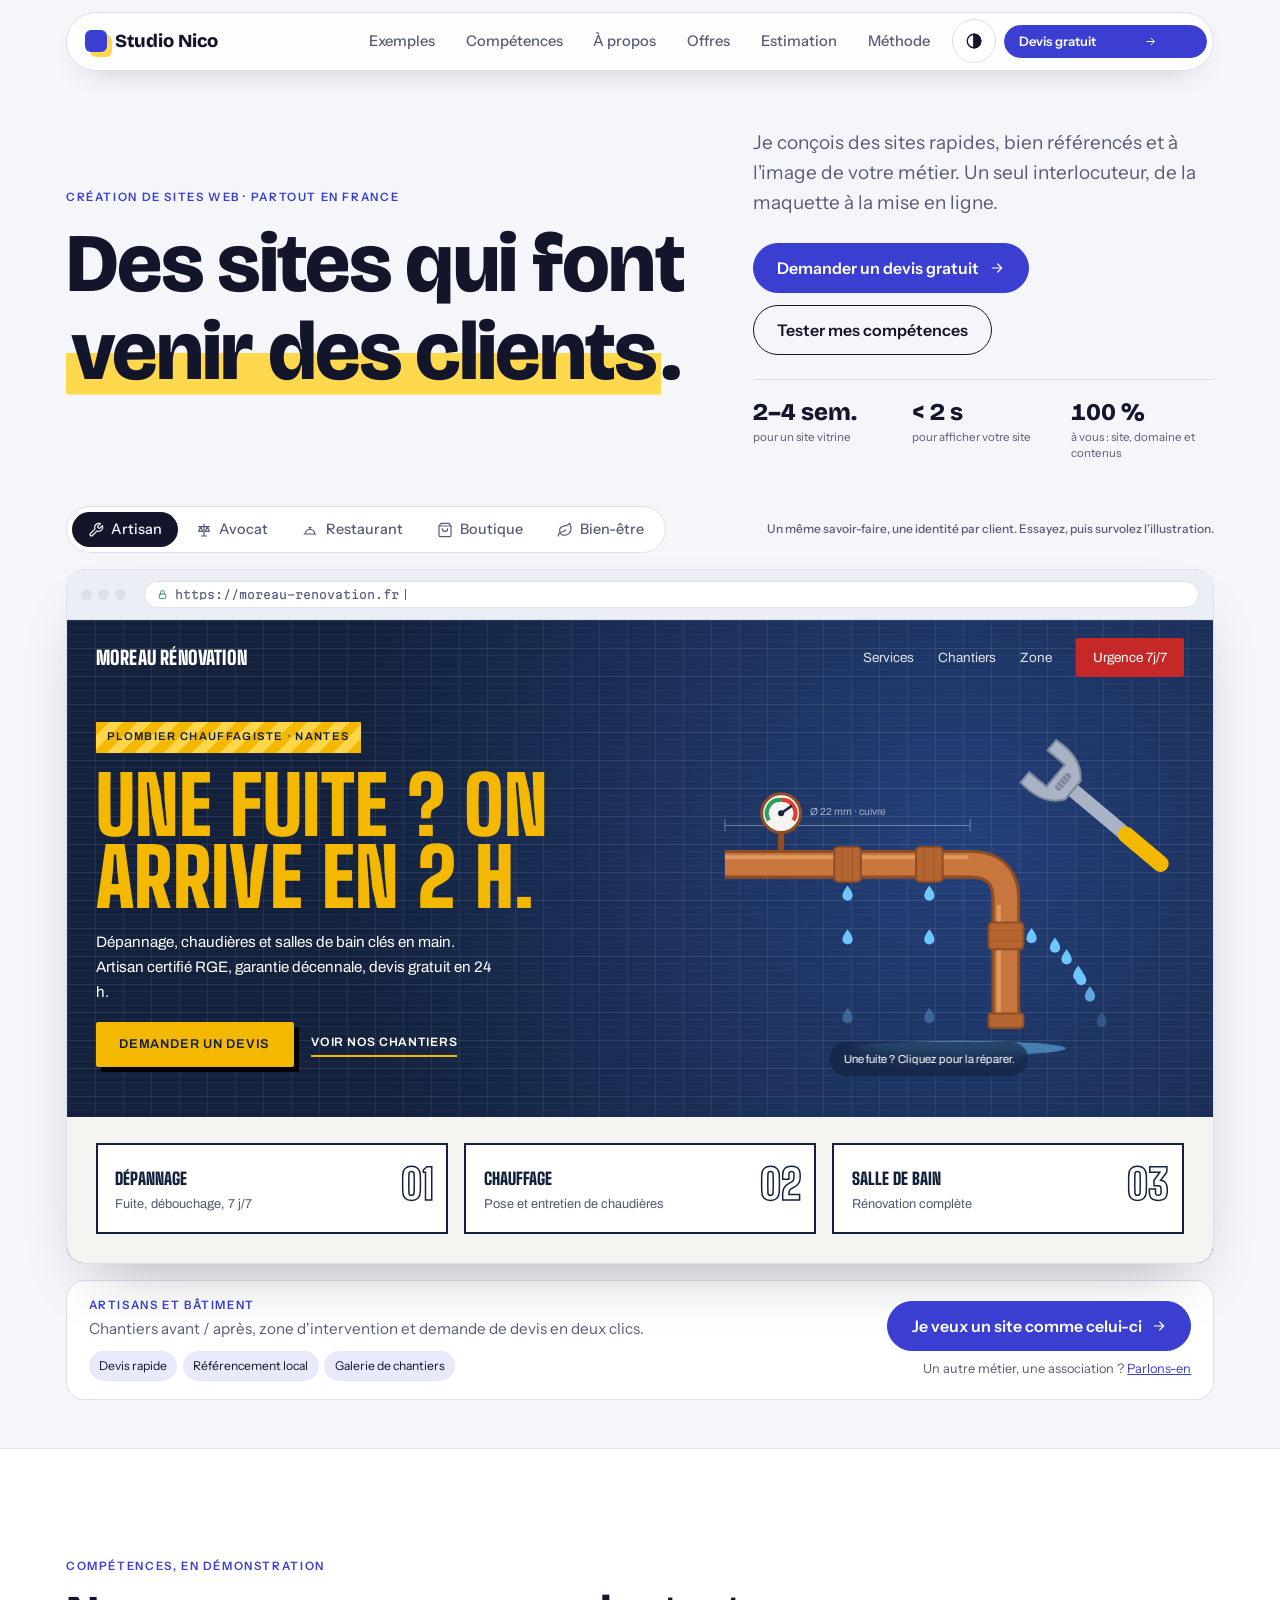
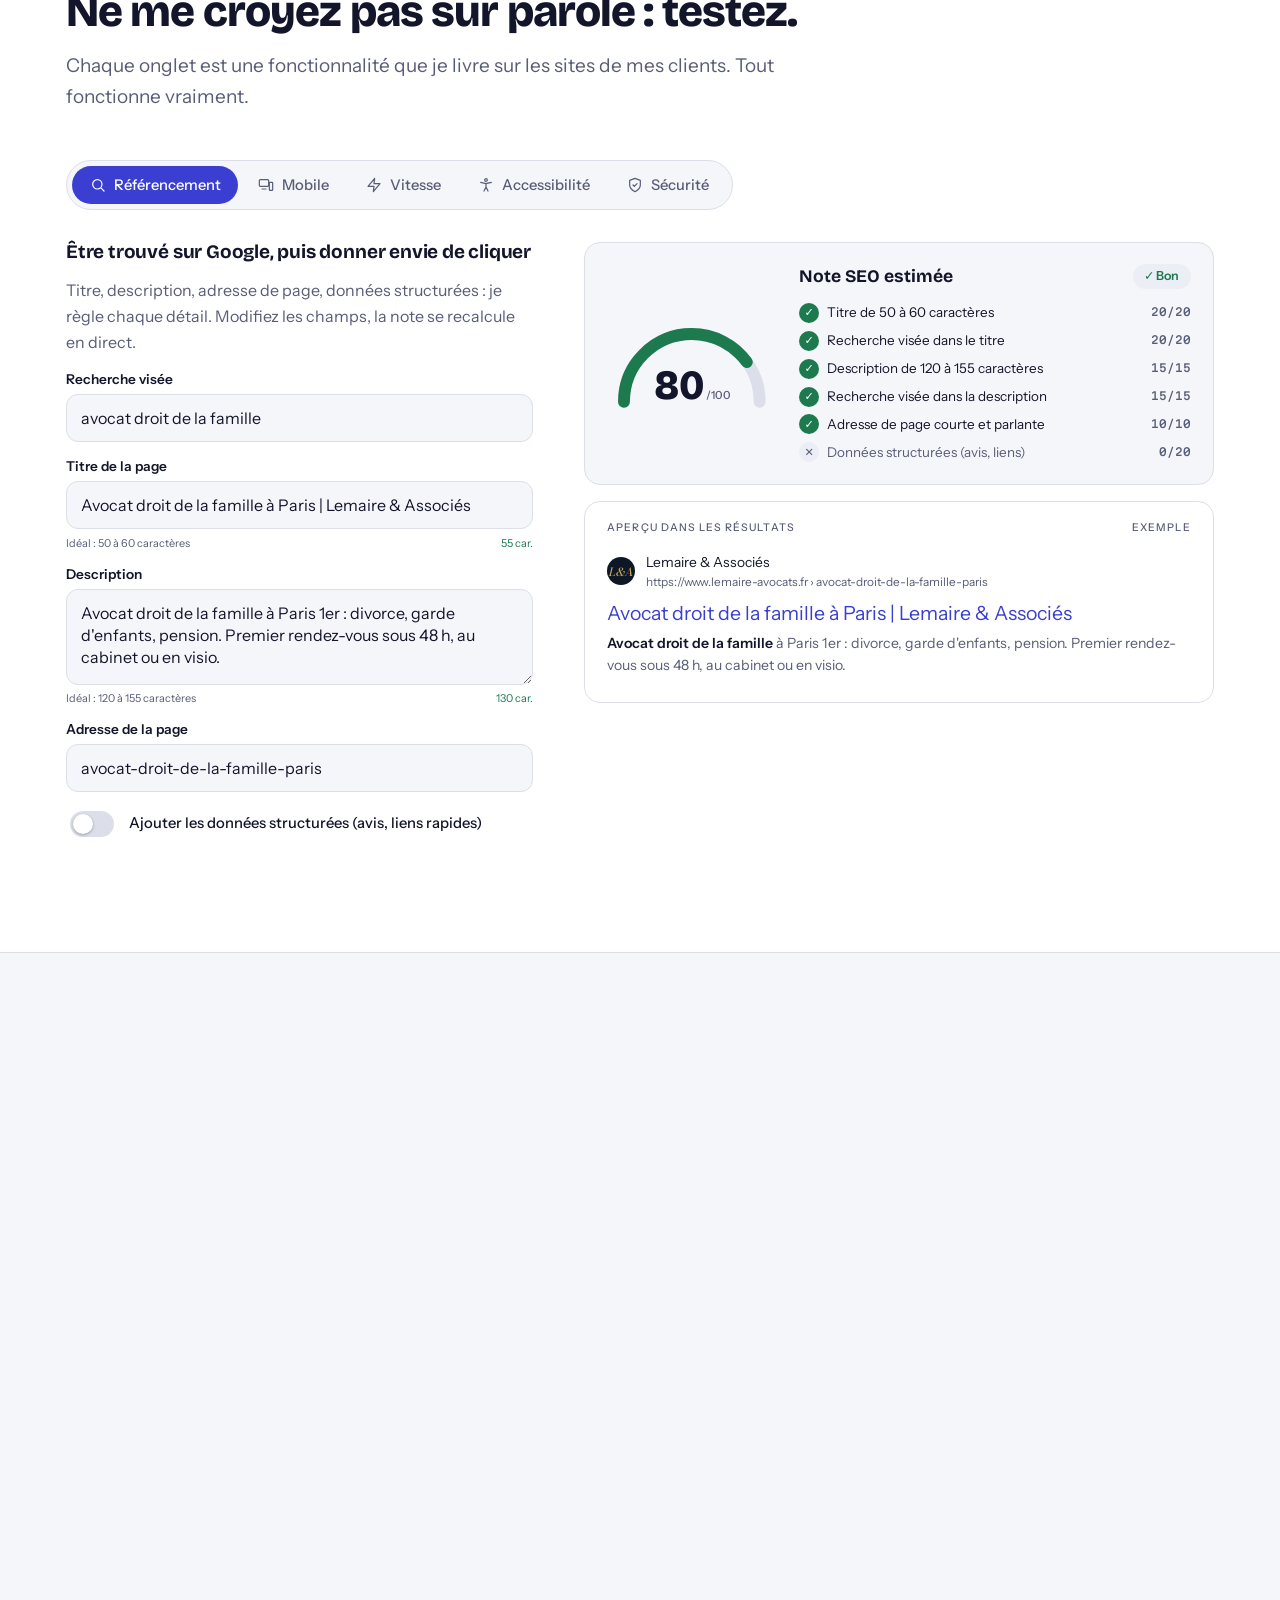
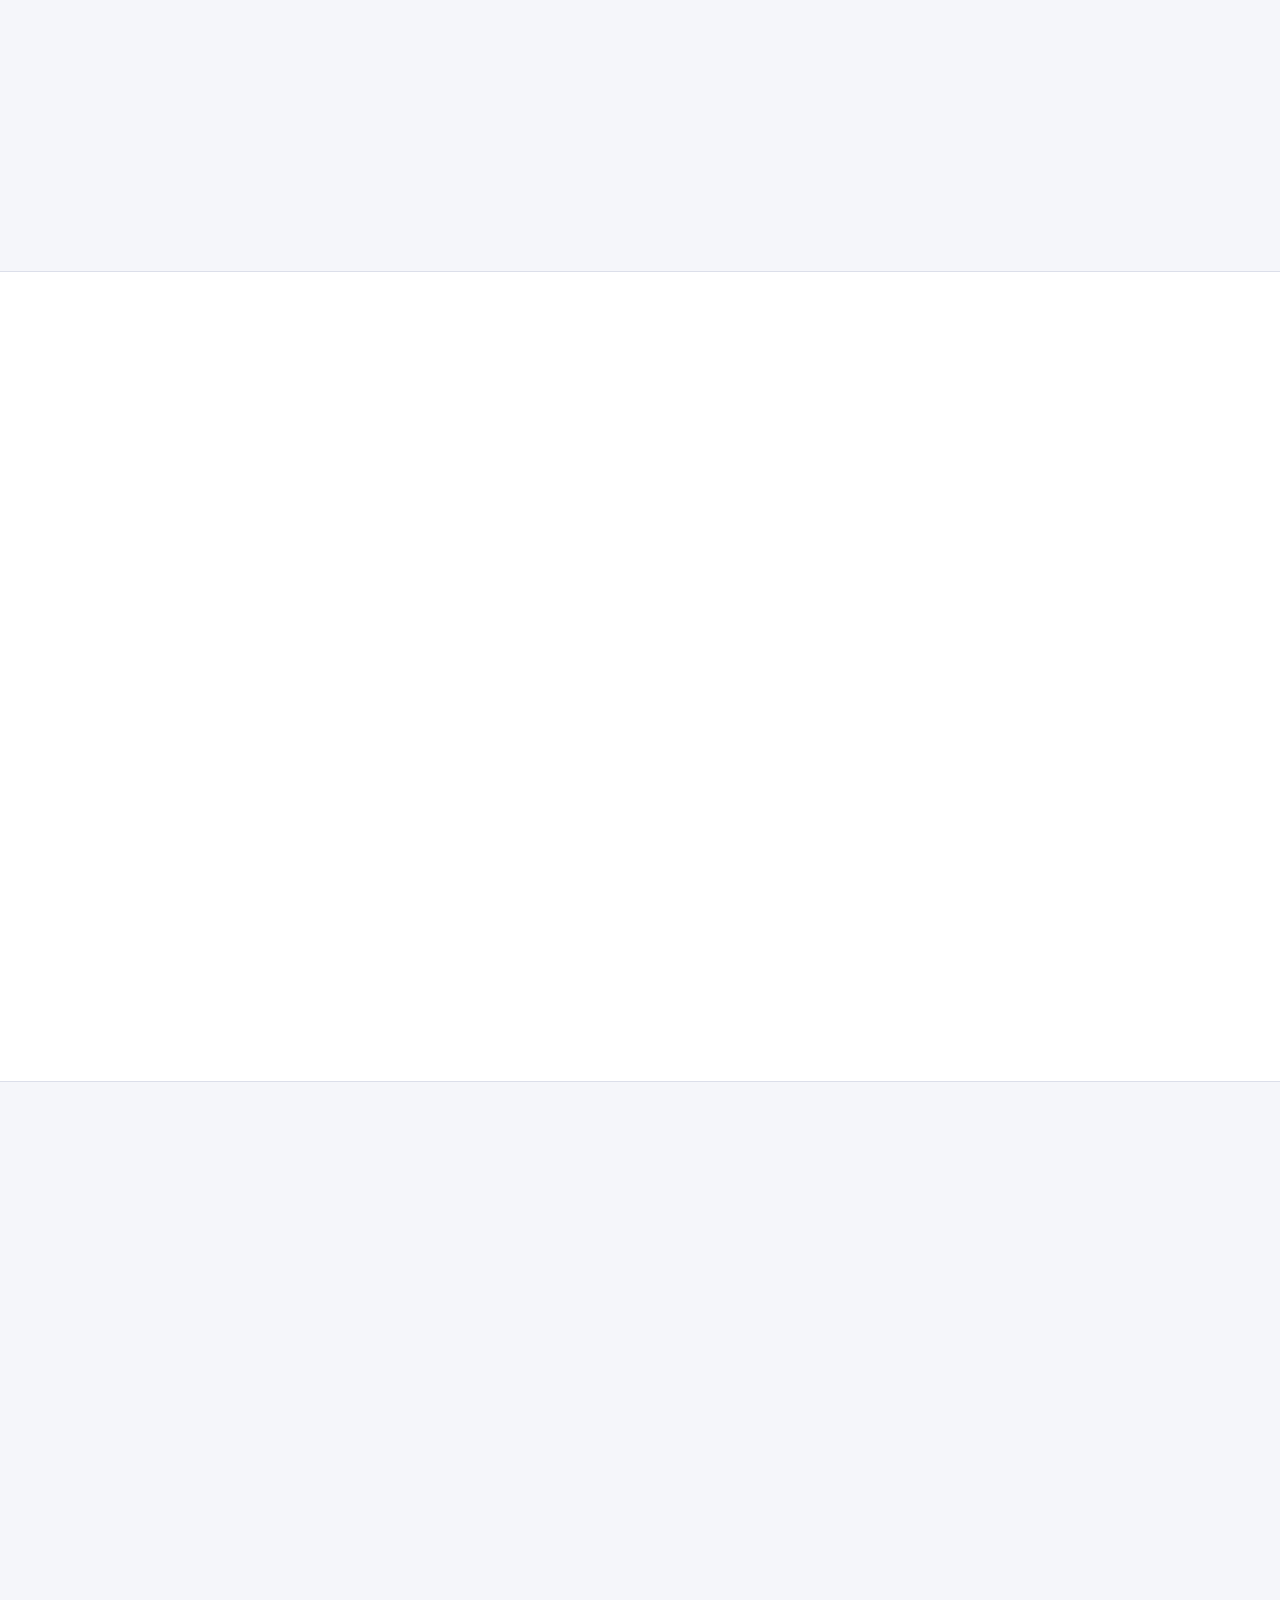
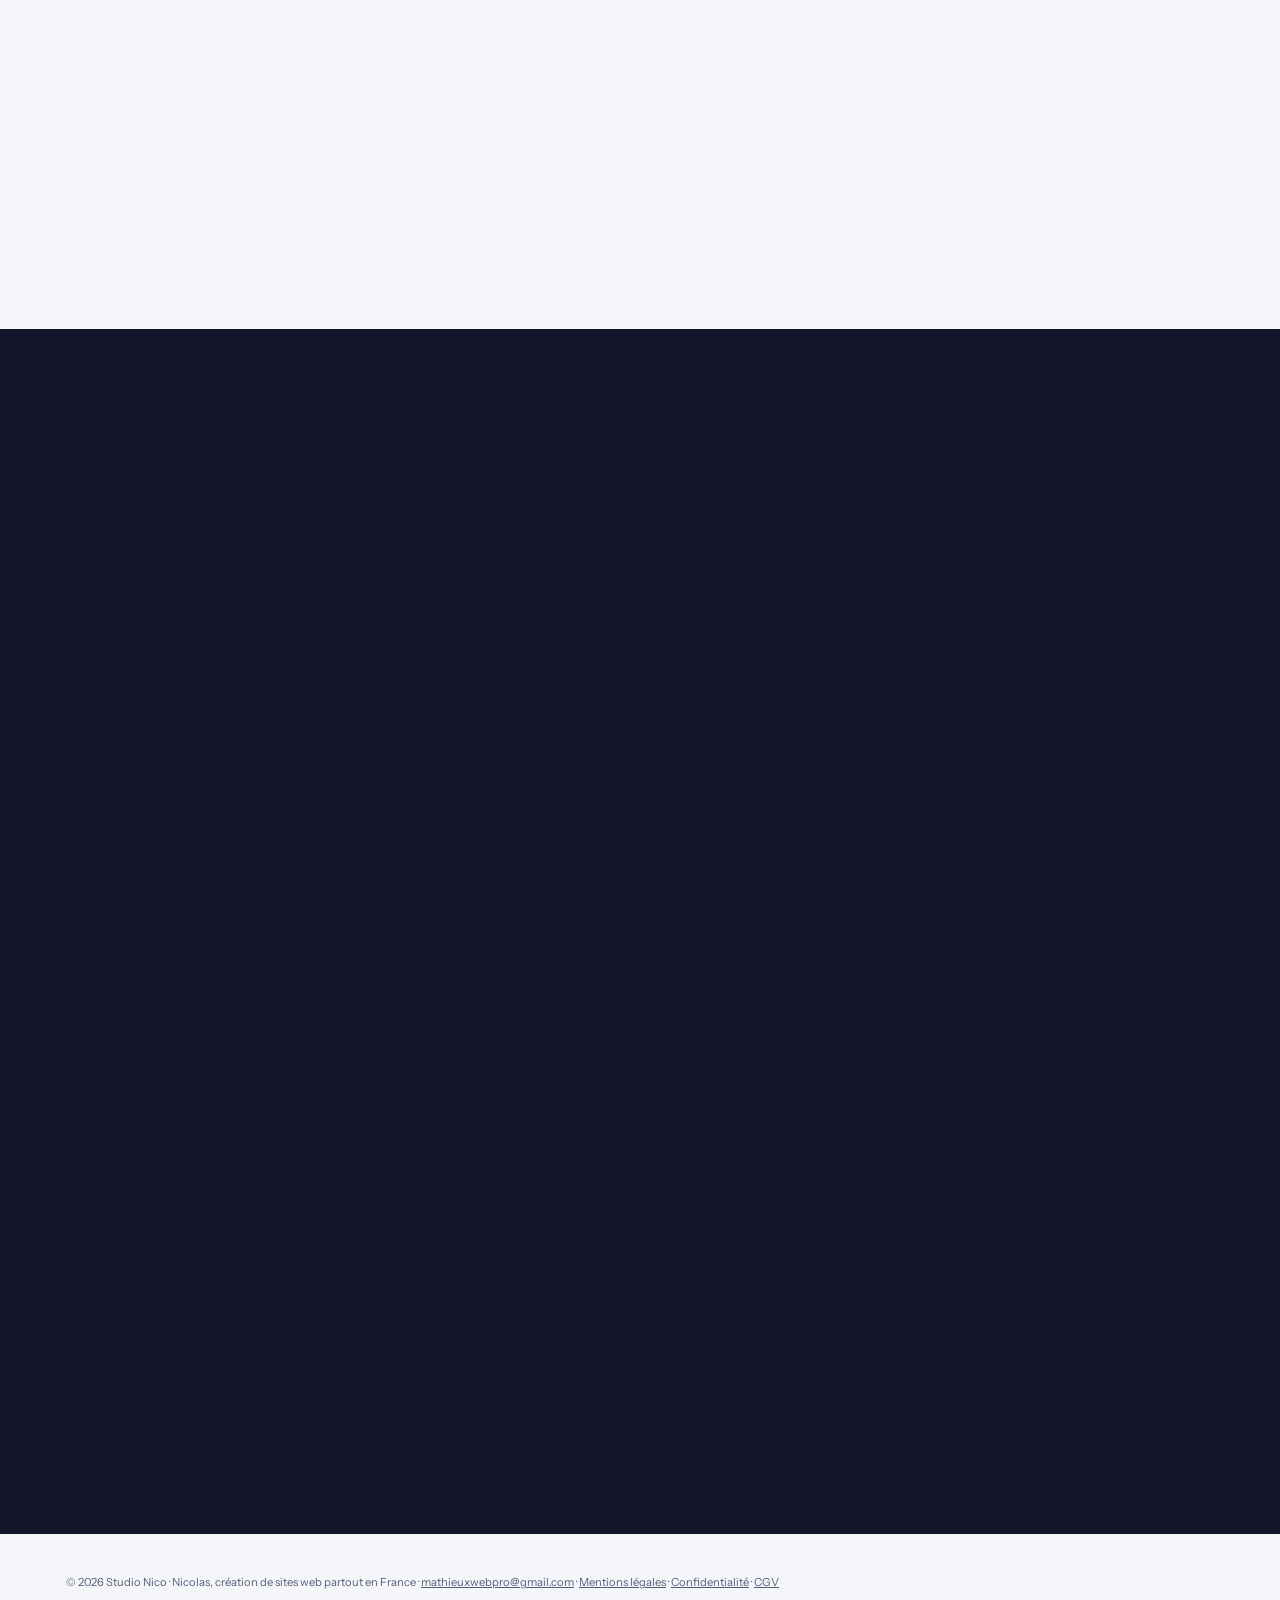
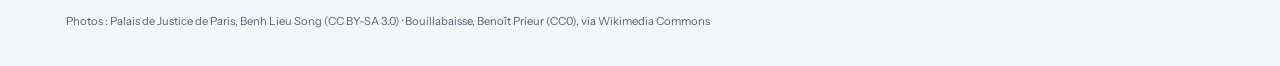
==== commit 9cfb16e2: "Répare l'affichage du code dans l'animation de la méthode Les lignes de code partageaient la classe " ====
--- a/index.html
+++ b/index.html
@@ -879,10 +879,10 @@
 .nd.sv svg{color:var(--accent)}
 .nd.hit{border-color:var(--ok);box-shadow:0 0 0 5px color-mix(in srgb,var(--ok) 25%,transparent);animation:pop .4s var(--ease)}
 .nd.hit svg{color:var(--ok)}
-.ln{position:relative;height:2px;background:repeating-linear-gradient(90deg,var(--muted) 0 6px,transparent 6px 10px);opacity:.7}
-.ln span{position:absolute;left:50%;bottom:.6rem;transform:translateX(-50%);font:500 .55rem/1 var(--f-body);white-space:nowrap;color:var(--muted)}
+.fln{position:relative;height:2px;background:repeating-linear-gradient(90deg,var(--muted) 0 6px,transparent 6px 10px);opacity:.7}
+.fln span{position:absolute;left:50%;bottom:.6rem;transform:translateX(-50%);font:500 .55rem/1 var(--f-body);white-space:nowrap;color:var(--muted)}
 .pk{position:absolute;top:50%;left:0;width:12px;height:12px;border-radius:50%;background:var(--bad);transform:translate(-50%,-50%);opacity:0;box-shadow:0 0 0 4px color-mix(in srgb,var(--bad) 25%,transparent)}
-@media (max-width:620px){.ln span{display:none}.nd small{display:none}}
+@media (max-width:620px){.fln span{display:none}.nd small{display:none}}
 .term{background:#0F1222;color:#C9CCF5;border-radius:14px;padding:.9rem 1.1rem 1rem;font:400 .72rem/1.75 var(--f-mono);min-height:10rem}
 .term .tb{display:flex;gap:6px;margin-bottom:.6rem}
 .term .tb i{width:9px;height:9px;border-radius:50%;background:#2B2F4A}
@@ -1316,9 +1316,9 @@
         <div class="card secw">
           <div class="flow" aria-hidden="true">
             <div class="nd"><svg data-ic="laptop"></svg><b>Navigateur</b><small>Visiteur ou pirate</small></div>
-            <div class="ln"><span>HTTPS chiffré</span><i class="pk" id="pk"></i></div>
+            <div class="fln"><span>HTTPS chiffré</span><i class="pk" id="pk"></i></div>
             <div class="nd sv" id="ndSrv"><svg data-ic="shield"></svg><b>Serveur</b><small>Code sensible et contrôles</small></div>
-            <div class="ln"><span>Requêtes préparées</span></div>
+            <div class="fln"><span>Requêtes préparées</span></div>
             <div class="nd"><svg data-ic="db"></svg><b>Base de données</b><small>Mots de passe hachés</small></div>
           </div>
           <p class="lbl">Lancer une attaque (simulation)</p>
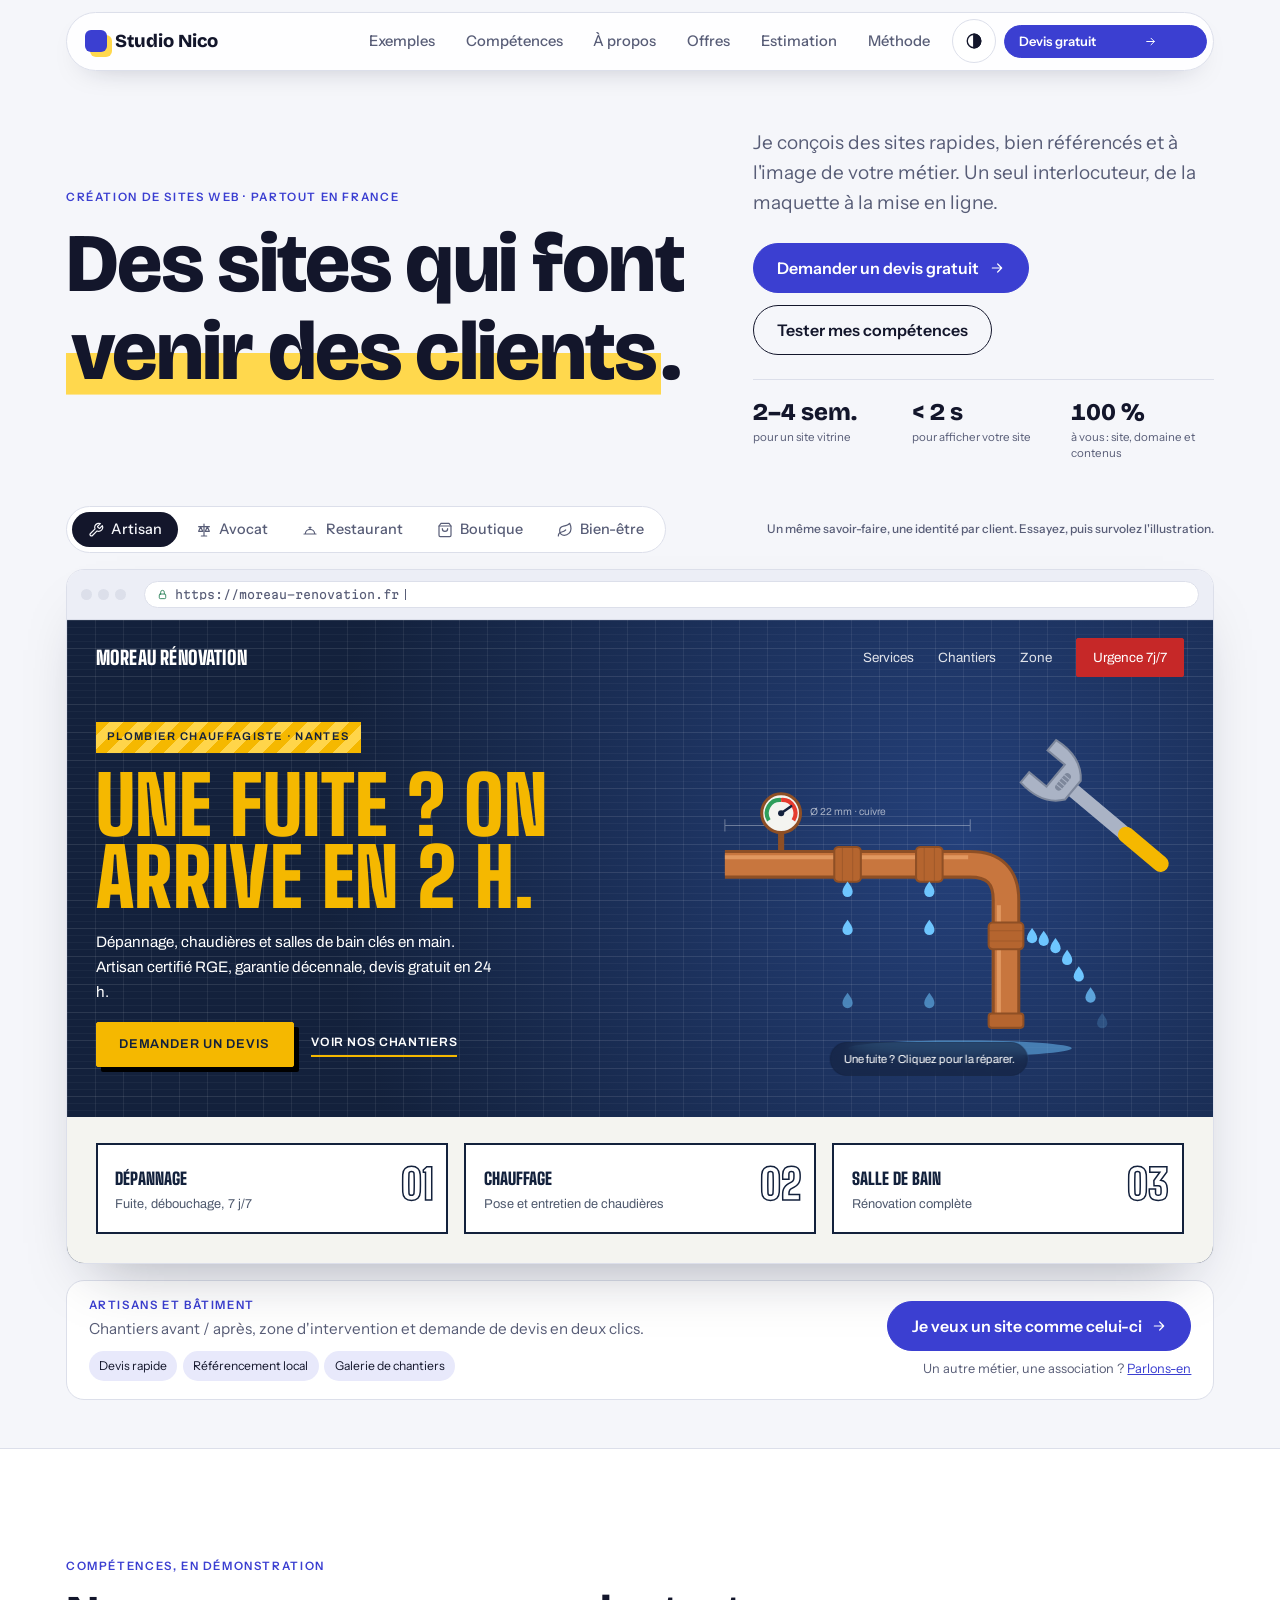
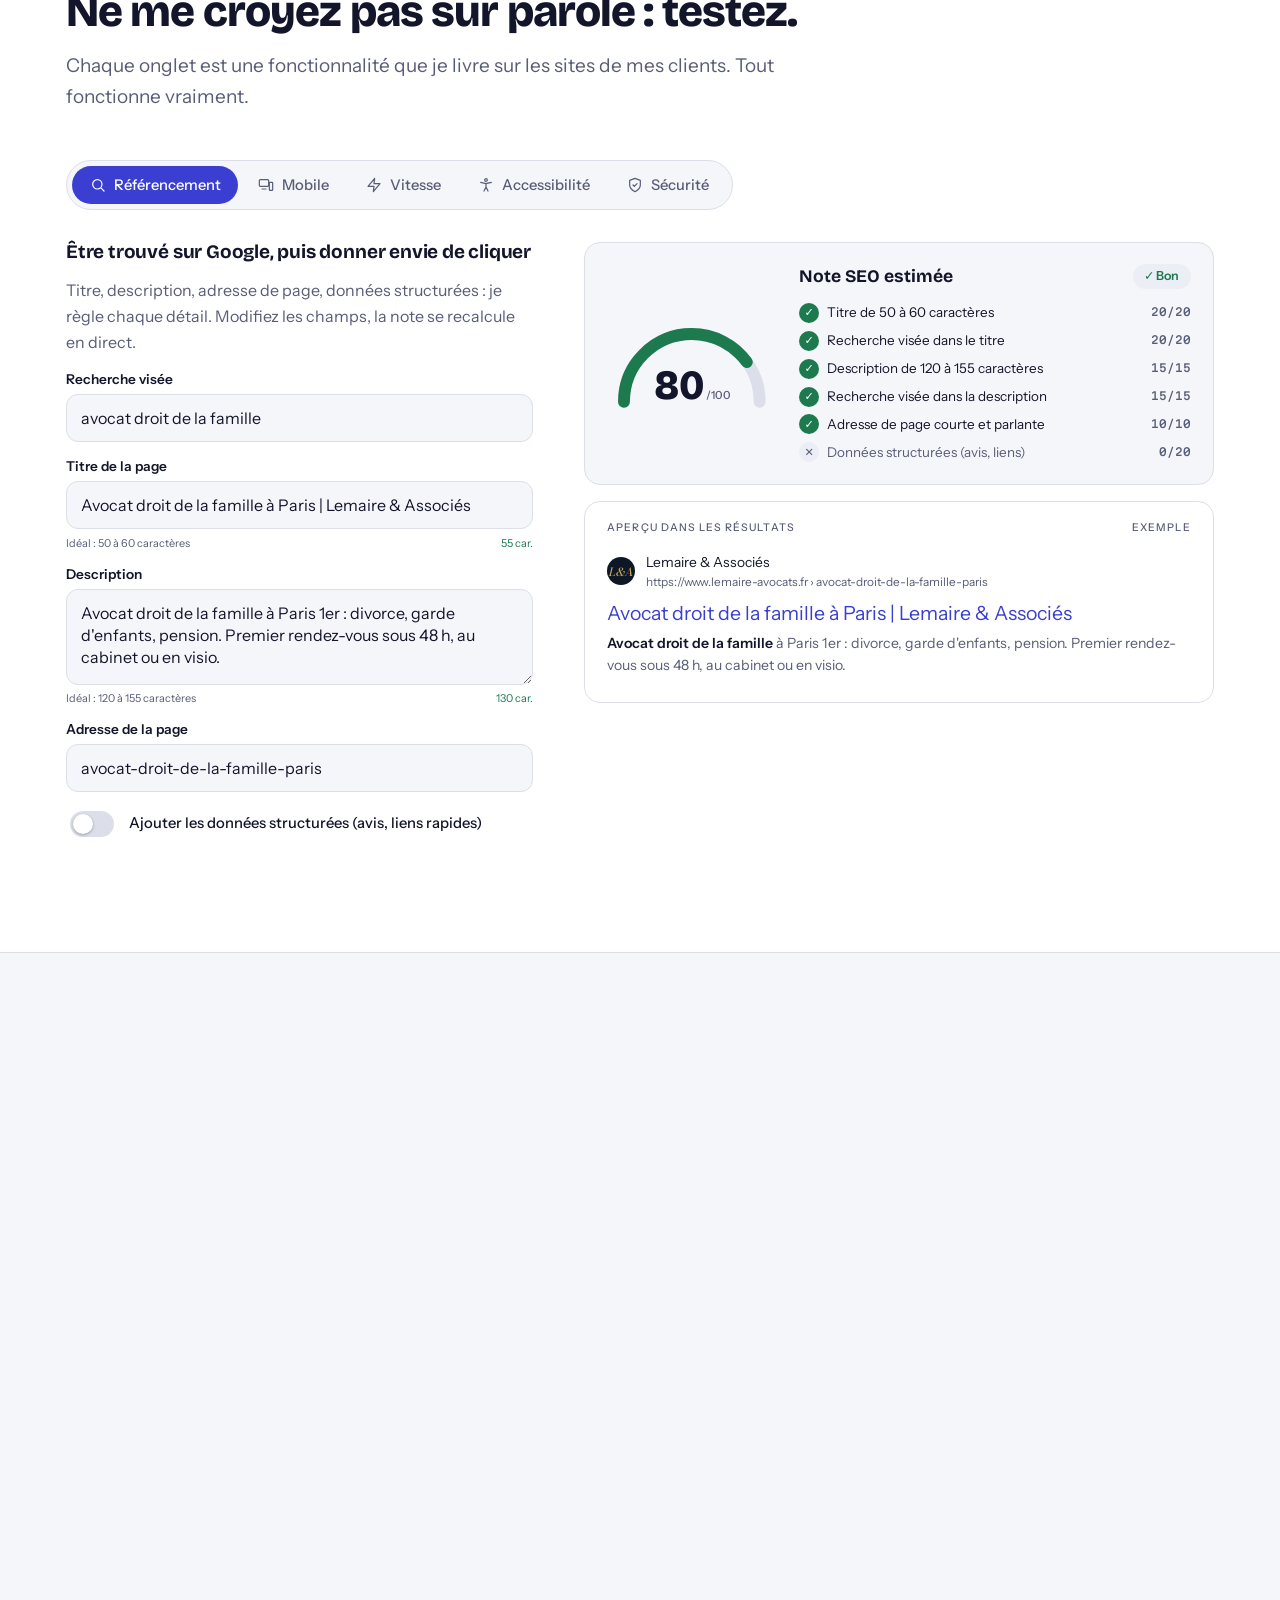
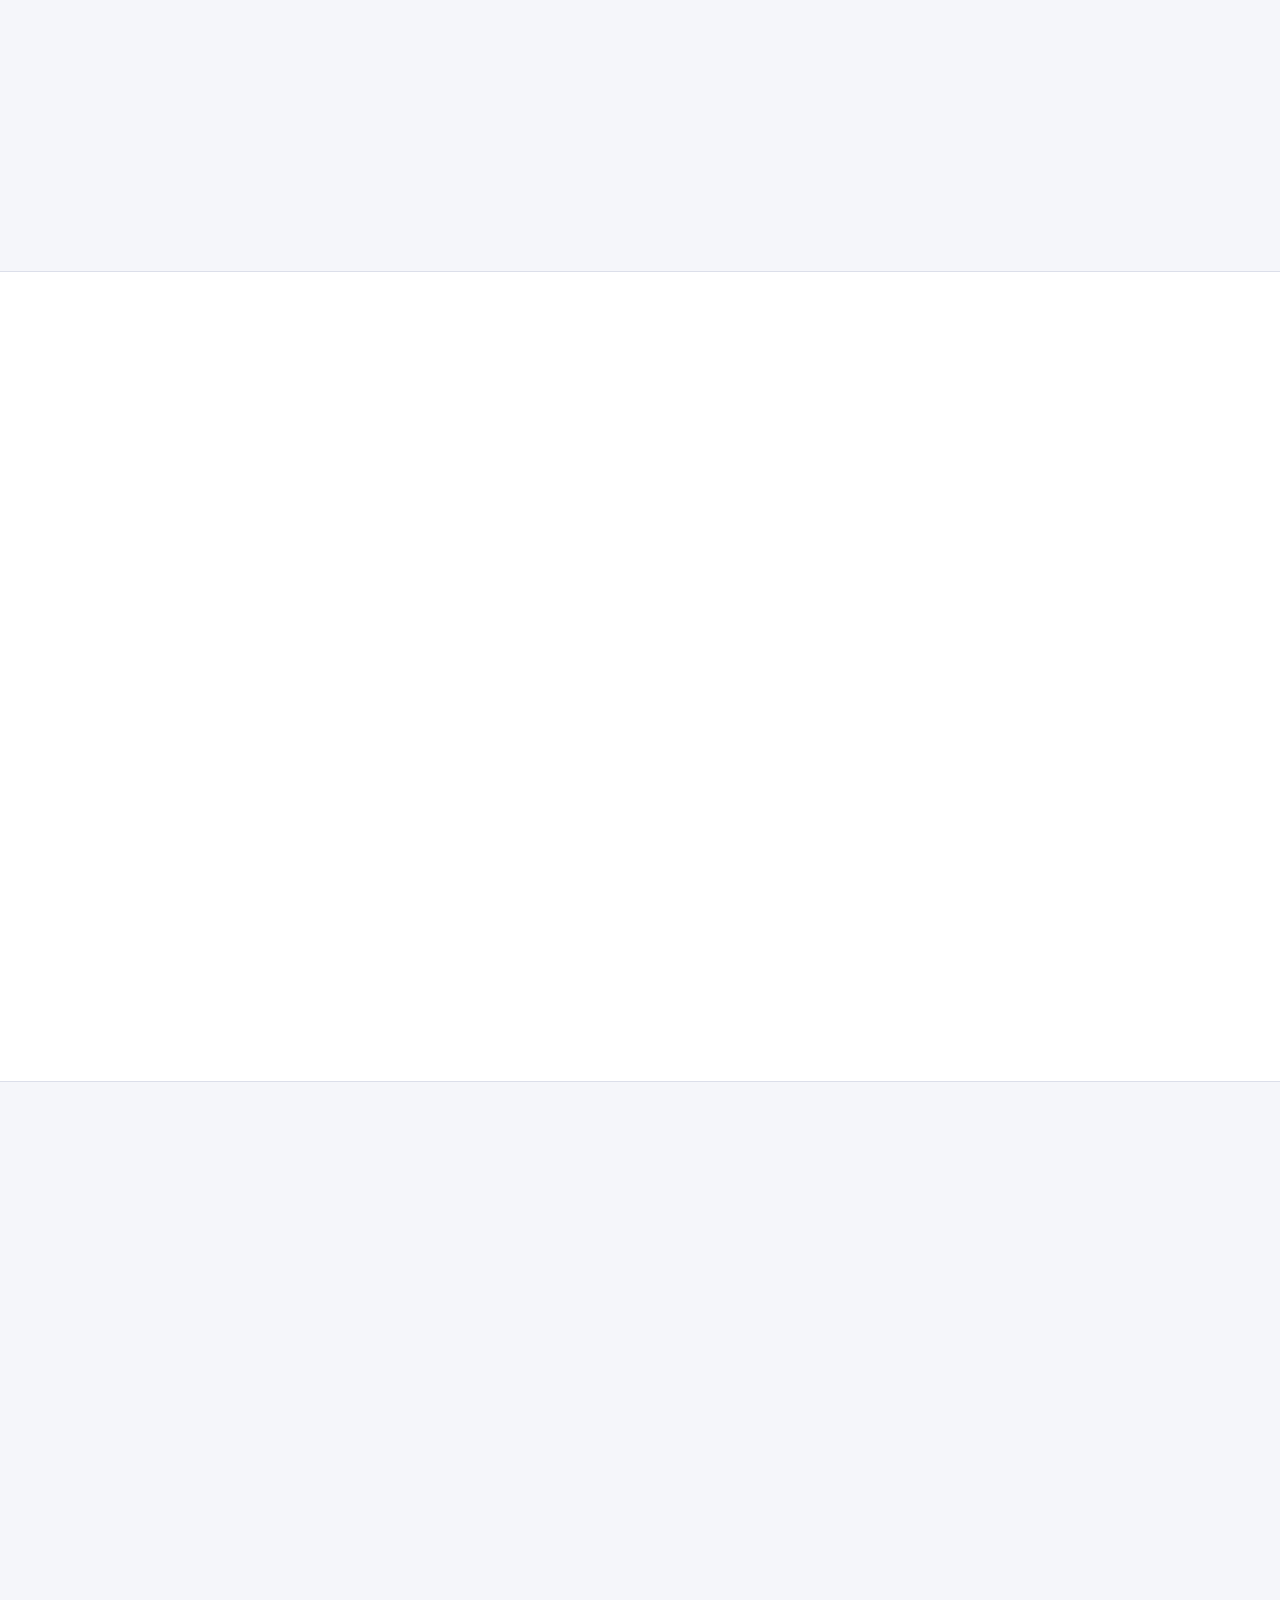
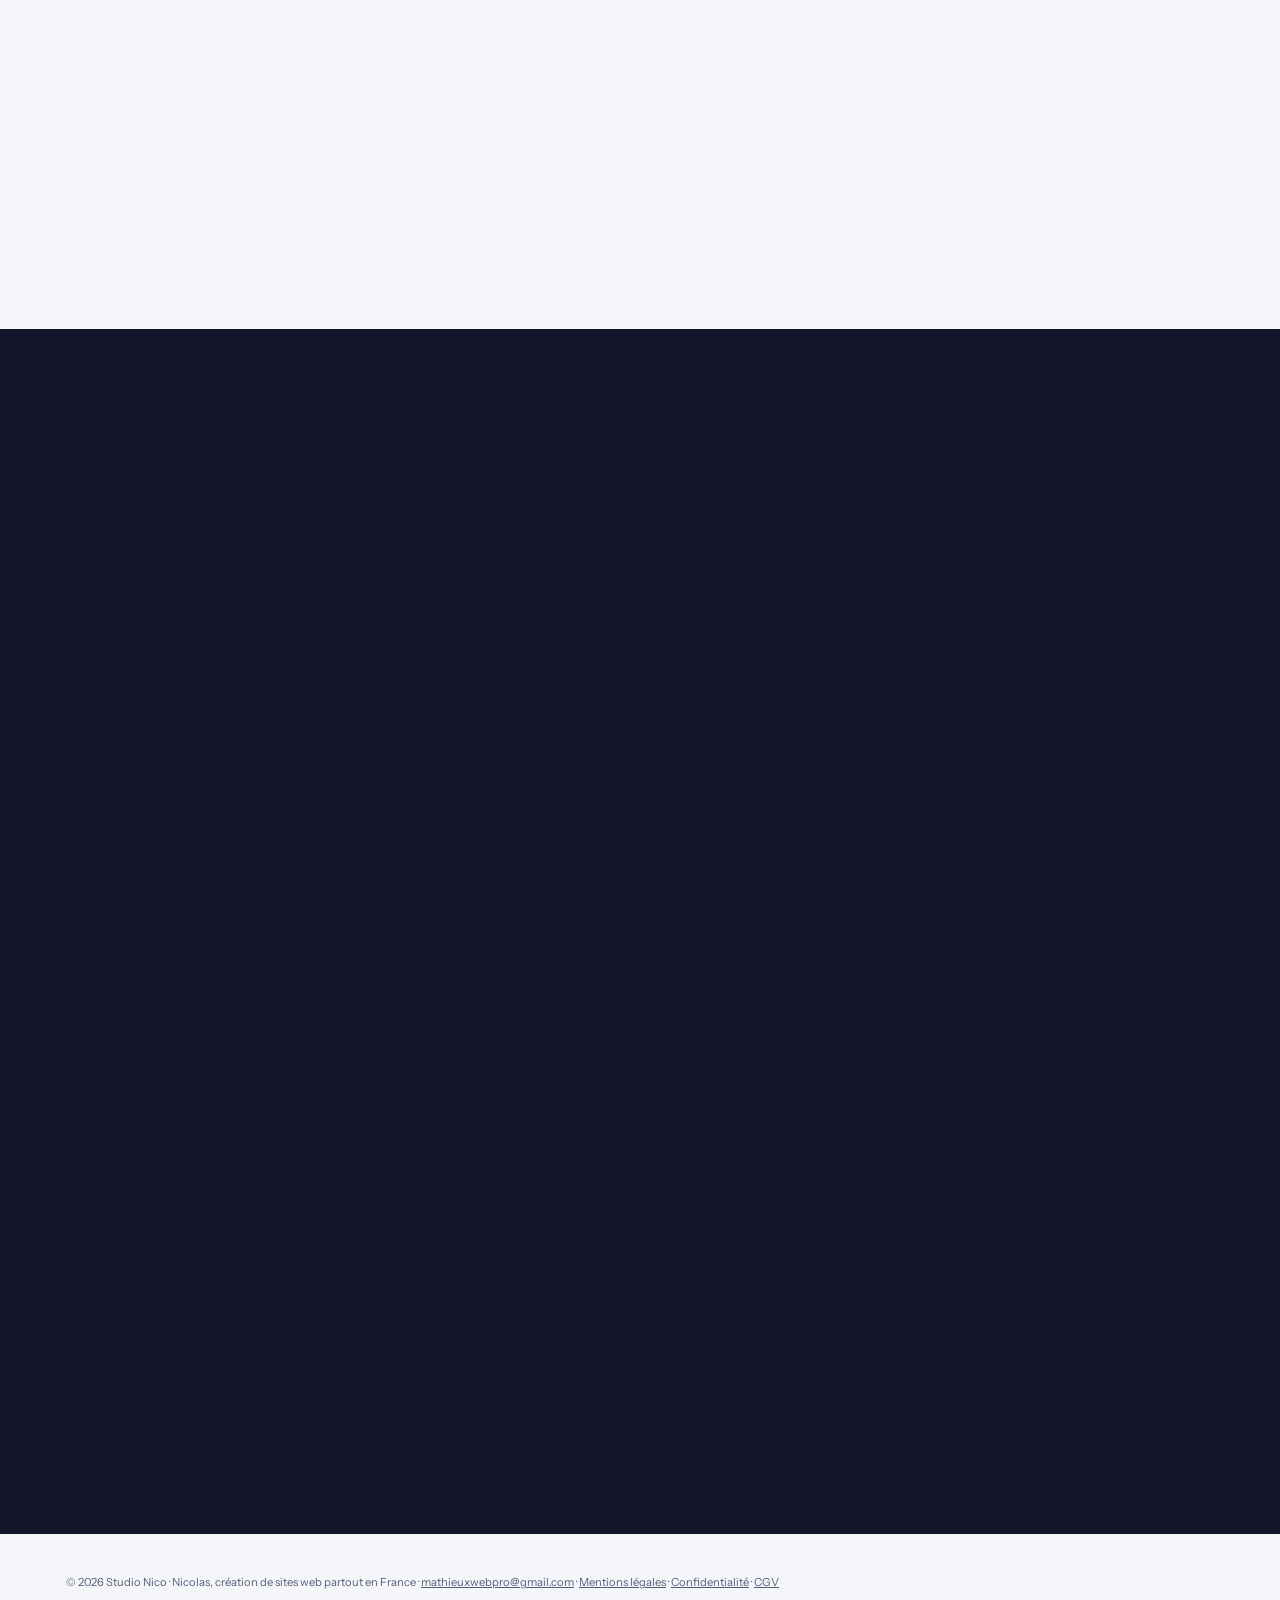
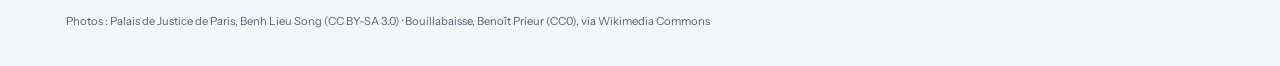
==== commit adba2f27: "Refait l'animation de la méthode : une histoire continue, lisible sur mobile - Un seul site suivi du" ====
--- a/index.html
+++ b/index.html
@@ -1008,29 +1008,70 @@
 .pb-i b{display:block;color:var(--ink);font-size:.98rem;margin-bottom:.15rem}
 .note{margin-top:1rem;font:400 .7rem/1.6 var(--f-body);color:var(--muted)}
 
-/* method: stop-motion */
+/* method: stop-motion (une seule histoire, un moteur image par image) */
+.sm-stage{position:relative;aspect-ratio:16/10;max-width:100%;container-type:inline-size;overflow:hidden}
+.sm-stage.m{aspect-ratio:100/134}
+.sm-stage .pc{position:absolute;visibility:hidden;transform:translate(var(--jx,0),var(--jy,0)) rotate(calc(var(--r,0deg) + var(--jr,0deg)));transition:opacity .3s}
+.sm-stage .pc.on{visibility:visible}
+.sm-stage .pc.pop,.sm-stage .blk.pop{animation:pcin .3s steps(3,end)}
+.sm-stage.end .pc:not(.sm-end){opacity:.22}
+.paper{box-shadow:var(--sx,0px) var(--sy,3px) 0 rgba(19,22,43,.08),calc(var(--sx,0px) * 2) calc(var(--sy,3px) + 1.2cqw) 2.4cqw -1.2cqw rgba(19,22,43,.38)}
+.postit{display:flex;align-items:center;padding:0 1.3cqw;font:600 max(11px,1.5cqw)/1.2 var(--f-body);color:#13162B;border-radius:2px 5px 3px 6px / 5px 2px 6px 3px;white-space:nowrap;overflow:hidden}
+.postit.y{background:#FFE27A}.postit.b{background:#CFE3FF}.postit.g{background:#CDEFD8}
+.sm-phone{background:#13162B;border-radius:2.4cqw;padding:1cqw}
+.sm-ph{height:100%;border-radius:1.6cqw;background:linear-gradient(160deg,#3B3FD1,#8B3FD1);display:grid;place-items:center;align-content:center;gap:1cqw;color:#fff;text-align:center;font:600 max(10px,1.2cqw)/1.25 var(--f-body);padding:1cqw}
+.sm-ph i{width:4.4cqw;height:4.4cqw;border-radius:50%;background:rgba(255,255,255,.22);box-shadow:0 0 0 1.2cqw rgba(255,255,255,.08)}
+.sm-ph span{font:500 max(10px,1.2cqw)/1 var(--f-mono);opacity:.8}
+.sm-sheet{background-color:var(--surface);background-image:radial-gradient(var(--line) 1px,transparent 1px);background-size:2cqw 2cqw;border-radius:3px 6px 4px 7px / 6px 3px 7px 4px;overflow:hidden}
+.sm-sheet.live{background-image:none;border-radius:1.2cqw}
+.sm-in{position:absolute;inset:0}
+.sm-sheet.live .sm-in{inset:9% 0 0 0}
+.sm-chrome{position:absolute;left:0;right:0;top:0;height:9%;display:none;align-items:center;gap:.7cqw;padding:0 1.4cqw;background:var(--bg2);font:400 max(9px,1.1cqw)/1 var(--f-mono);color:var(--muted)}
+.sm-chrome>i{width:1cqw;height:1cqw;min-width:6px;min-height:6px;border-radius:50%;background:var(--line)}
+.sm-chrome .tw{margin-left:.6cqw;flex:1;white-space:nowrap;overflow:hidden}
+.sm-sheet.live .sm-chrome{display:flex}
+.blk{position:absolute;visibility:hidden;display:flex;align-items:center;justify-content:center;text-align:center;overflow:hidden;font:500 max(9px,1.1cqw)/1.15 var(--f-body);padding:0 .6cqw}
+.blk.wire,.blk.fill{visibility:visible}
+.blk.wire{border:max(1.5px,.28cqw) dashed var(--muted);border-radius:.8cqw;color:var(--muted)}
+.blk .fl{display:none}.blk.fill .wl{display:none}.blk.fill .fl{display:block}
+.blk.fill[data-b="hdr"]{background:#13213C;color:#fff;justify-content:flex-start;padding-left:1.4cqw;font-weight:700;letter-spacing:.06em;font-size:max(9px,1.05cqw)}
+.blk.fill[data-b="hero"]{background:#13213C;color:#F5B800;justify-content:flex-start;text-align:left;padding:0 1.4cqw;font:900 max(12px,2.3cqw)/1 "Big Shoulders Display",Impact,sans-serif;text-transform:uppercase}
+.blk.fill[data-b="cta"]{background:#F5B800;color:#13213C;font-weight:700;box-shadow:.35cqw .35cqw 0 #000}
+.blk.fill[data-b="img"]{background:radial-gradient(circle at 70% 40%,#24407A,#13213C 70%);padding:0}
+.blk.fill[data-b="img"] svg{width:80%;height:auto}
+.blk.fill[data-b^="s"]{background:#fff;color:#13213C;font-weight:600;border:1px solid #13213C;border-top:.5cqw solid #F5B800}
+.blk.fill[data-b="zone"]{background:#EAF0FB;color:#13213C;font-weight:600}
+.blk.fill[data-b="badge"]{position:static;display:inline-flex;padding:.5cqw 1cqw;border-radius:2cqw;background:var(--ok);color:#fff;font:700 max(9px,1cqw)/1 var(--f-body);white-space:nowrap}
+.blk[data-b="badge"]{position:static;display:none}.blk.fill[data-b="badge"]{display:inline-flex}
+.sm-pen{transform-origin:50% 100%}.sm-pen svg,.sm-cur svg{width:100%;height:100%;display:block;overflow:visible}
+.sm-cur{transform-origin:0 0}.sm-cur.press svg{transform:scale(.82)}
+.sm-cur.press::after{content:"";position:absolute;left:-1.2cqw;top:-1.2cqw;width:2.4cqw;height:2.4cqw;border-radius:50%;border:.3cqw solid var(--accent);animation:wave .5s steps(3,end) forwards}
+.sm-stamp{display:flex;align-items:center;justify-content:center;text-align:center;border:.45cqw solid var(--ok);color:var(--ok);background:var(--surface);border-radius:1cqw;font:800 max(12px,2cqw)/1.1 var(--f-display)}
+.sm-code{background:#13162B;color:#C9CCF5;border-radius:1.2cqw;padding:1.6cqw;font:400 max(9.5px,1.25cqw)/1.8 var(--f-mono);overflow:hidden}
+.sm-code .tw{display:block;white-space:nowrap;overflow:hidden;min-height:1.8em}
+.sm-code .k{color:#FFD84D}.sm-code .s{color:#7CD4B0}
+.sm-bar{background:var(--line);border-radius:2cqw;overflow:hidden}.sm-bar i{display:block;height:100%;width:var(--w,0%);background:linear-gradient(90deg,var(--accent),var(--ok))}
+.sm-notif{background:#13162B;border-radius:2.4cqw;padding:1.4cqw;display:grid;align-content:start;gap:1.2cqw}
+.sm-notif .ntime{justify-self:center;color:#fff;font:600 max(10px,1.4cqw)/1 var(--f-body);opacity:.85;margin-bottom:.6cqw}
+.nt{position:static;visibility:hidden;display:grid;grid-template-columns:auto 1fr;gap:.2cqw .9cqw;align-items:center;padding:1.1cqw;border-radius:1.2cqw;background:rgba(255,255,255,.96);color:#13162B;font:500 max(10px,1.15cqw)/1.25 var(--f-body)}
+.nt.fill{visibility:visible}.nt i{grid-row:span 2;width:3cqw;height:3cqw;min-width:18px;min-height:18px;border-radius:.8cqw;background:#F5B800}.nt b{font-weight:700}.nt small{font-size:.9em;opacity:.7}
+.sm-end{display:grid;place-items:center;align-content:center;gap:1.4cqw;text-align:center;padding:2cqw;border-radius:2cqw;background:color-mix(in srgb,var(--surface) 92%,transparent)}
+.sm-end b{font:800 max(17px,3.2cqw)/1.1 var(--f-display);color:var(--ink)}.sm-end span{font-size:max(12px,1.4cqw);color:var(--muted)}
+@container (max-width:520px){
+  .postit{font-size:max(12px,3.4cqw);padding:0 2.6cqw}
+  .sm-ph{font-size:max(11px,3cqw)}.sm-ph span{font-size:max(11px,3cqw)}
+  .blk{font-size:max(9px,2.4cqw)}.blk.fill[data-b="hero"]{font-size:max(13px,4.6cqw)}.blk.fill[data-b="hdr"]{font-size:max(9px,2.3cqw)}
+  .sm-chrome{font-size:max(9px,2.4cqw)}.blk.fill[data-b="badge"]{font-size:max(9px,2.2cqw)}
+  .sm-code{font-size:max(10px,2.7cqw);padding:3cqw}.sm-stamp{font-size:max(13px,4.4cqw)}
+  .nt{font-size:max(11px,2.9cqw);padding:2.2cqw;gap:.4cqw 2cqw}.nt i{width:6cqw;height:6cqw}.sm-notif{padding:2.6cqw;gap:2cqw}.sm-notif .ntime{font-size:max(11px,3cqw)}
+  .sm-end b{font-size:max(19px,6.4cqw)}.sm-end span{font-size:max(12px,3.4cqw)}
+}
 .sm{display:grid;grid-template-columns:minmax(0,1.6fr) minmax(0,1fr);gap:clamp(1.5rem,4vw,3rem);align-items:center}
 @media (max-width:900px){.sm{grid-template-columns:1fr}}
-.sm-stage{position:relative;aspect-ratio:16/10;max-width:100%;container-type:inline-size;overflow:hidden}
-.scene{position:absolute;inset:0;opacity:0;visibility:hidden;transition:opacity .35s,visibility 0s .35s}
-.scene.on{opacity:1;visibility:visible;transition:opacity .35s}
 .sm-cap{position:absolute;left:0;bottom:0;z-index:5;display:flex;gap:.7rem;align-items:baseline;font:500 .68rem/1 var(--f-body);color:var(--muted)}
 .sm-cap b{font:800 clamp(.95rem,2.2cqw,1.3rem)/1 var(--f-display);color:var(--ink)}
-.pc{position:absolute;visibility:hidden;transform:translate(var(--jx,0),var(--jy,0)) rotate(calc(var(--r,0deg) + var(--jr,0deg))) scale(var(--sc,1));border-radius:6px}
-.pc.on{visibility:visible}
-.pc.pop{animation:pcin .27s steps(3,end)}
 @keyframes pcin{from{opacity:0;transform:translateY(1.2cqw) scale(.92)}to{opacity:1}}
-.paper{background:var(--surface);box-shadow:0 2px 0 rgba(0,0,0,.06),0 14px 24px -14px rgba(19,22,43,.4)}
 .sm-ground{position:absolute;left:6%;right:6%;bottom:2%;height:6%;border-radius:50%;background:radial-gradient(closest-side,rgba(19,22,43,.18),transparent)}
-.bub{padding:1.6cqw 2.2cqw;border-radius:2.2cqw;font:600 2.3cqw/1.2 var(--f-body);white-space:nowrap}
-.bub::after{content:"";position:absolute;left:14%;bottom:-1.2cqw;width:2.4cqw;height:2.4cqw;background:inherit;transform:rotate(45deg)}
-.wire{border:.35cqw dashed var(--muted);border-radius:1cqw}
-.xbox{background:linear-gradient(to top right,transparent calc(50% - 1px),var(--line) 50%,transparent calc(50% + 1px)),linear-gradient(to bottom right,transparent calc(50% - 1px),var(--line) 50%,transparent calc(50% + 1px))}
-.code{background:#13162B;color:#C9CCF5;border-radius:1.4cqw;padding:2cqw;font:400 1.45cqw/1.9 var(--f-mono)}
-.code .ln{display:block;visibility:hidden;white-space:nowrap}
-.code .ln.on{visibility:visible}
-.code .k{color:#FFD84D}.code .s{color:#7CD4B0}
-.stamp{border:.6cqw solid var(--ok);color:var(--ok);font:800 4.2cqw/1 var(--f-display);padding:1.2cqw 2cqw;border-radius:1.2cqw;background:color-mix(in srgb,var(--surface) 85%,transparent);letter-spacing:.02em}
 .steps{list-style:none;margin:0;padding:0;display:grid;gap:.4rem}
 .steps li button{width:100%;text-align:left;display:grid;grid-template-columns:auto 1fr;gap:.2rem 1rem;padding:1rem 1.1rem;border-radius:16px;border:0;background:none;cursor:pointer;transition:background .3s}
 .steps li button:hover{background:var(--surface)}
@@ -1045,7 +1086,6 @@
 .steps li.on .h,.steps li.on .sn{color:var(--accent)}
 .steps li.on .p{grid-template-rows:1fr}
 .sm-ctl{display:flex;align-items:center;gap:.6rem;margin-top:.8rem;font:400 .7rem/1 var(--f-body);color:var(--muted)}
-
 /* faq */
 .faq{display:grid;border-top:1px solid var(--line);max-width:820px}
 .faq details{border-bottom:1px solid var(--line)}
@@ -1459,75 +1499,7 @@
         <h2 class="split rv">Comment se passe un projet</h2>
       </div>
       <div class="sm">
-        <div class="sm-stage" id="smStage" aria-hidden="true">
-          <div class="sm-ground"></div>
-          <div class="sm-cap" id="smCap"></div>
-
-          <div class="scene" data-s="0">
-            <div class="pc" data-f="0" style="left:12cqw;top:9cqw;width:16cqw;height:34cqw;--r:-7deg;background:var(--ink);border-radius:3cqw;padding:1.1cqw"><div style="width:100%;height:100%;border-radius:2.2cqw;background:linear-gradient(160deg,var(--accent),var(--o5));display:grid;place-items:center;align-content:center;gap:1cqw;color:#fff;font:600 1.5cqw/1 var(--f-mono)"><span style="font-size:4cqw">☏</span>00:12</div></div>
-            <div class="pc" data-f="2" style="left:23cqw;top:22cqw;width:8cqw;height:8cqw;border-radius:50%;border:.6cqw solid transparent;border-right-color:var(--accent)"></div>
-            <div class="pc" data-f="3" style="left:20cqw;top:19cqw;width:14cqw;height:14cqw;border-radius:50%;border:.6cqw solid transparent;border-right-color:var(--accent)"></div>
-            <div class="pc" data-f="4" style="left:17cqw;top:16cqw;width:20cqw;height:20cqw;border-radius:50%;border:.6cqw solid transparent;border-right-color:var(--accent)"></div>
-            <div class="pc bub" data-f="6" style="left:44cqw;top:7cqw;--r:-3deg;background:var(--accent);color:var(--accent-ink)">Votre activité ?</div>
-            <div class="pc bub" data-f="11" style="left:60cqw;top:20cqw;--r:4deg;background:var(--mark);color:var(--mark-ink)">Vos clients ?</div>
-            <div class="pc bub paper" data-f="16" style="left:47cqw;top:33cqw;--r:-2deg">Votre budget ?</div>
-            <div class="pc" data-f="22" style="left:70cqw;top:46cqw;--r:8deg;padding:1.2cqw 2cqw;border:.4cqw dashed var(--ok);color:var(--ok);font:500 1.7cqw/1 var(--f-mono);border-radius:1cqw">30 min · gratuit</div>
-          </div>
-
-          <div class="scene" data-s="1">
-            <div class="pc paper" data-f="0" style="left:18cqw;top:3cqw;width:50cqw;height:53cqw;--r:-1.5deg;background-image:radial-gradient(var(--line) 1px,transparent 1px);background-size:2cqw 2cqw"></div>
-            <div class="pc wire" data-f="3" style="left:21cqw;top:6.5cqw;width:44cqw;height:4cqw"></div>
-            <div class="pc wire xbox" data-f="6" style="left:21cqw;top:13.5cqw;width:22cqw;height:18cqw"></div>
-            <div class="pc" data-f="8" style="left:45.5cqw;top:14.5cqw;width:18cqw;height:2.6cqw;background:var(--muted);opacity:.55"></div>
-            <div class="pc" data-f="9" style="left:45.5cqw;top:19cqw;width:14cqw;height:1.6cqw;background:var(--line)"></div>
-            <div class="pc" data-f="10" style="left:45.5cqw;top:22.5cqw;width:16cqw;height:1.6cqw;background:var(--line)"></div>
-            <div class="pc wire" data-f="12" style="left:45.5cqw;top:27cqw;width:10cqw;height:4cqw;border-radius:3cqw"></div>
-            <div class="pc wire" data-f="14" style="left:21cqw;top:35cqw;width:13.5cqw;height:15cqw"></div>
-            <div class="pc wire" data-f="15" style="left:36.3cqw;top:35cqw;width:13.5cqw;height:15cqw"></div>
-            <div class="pc wire" data-f="16" style="left:51.5cqw;top:35cqw;width:13.5cqw;height:15cqw"></div>
-            <div class="pc" data-f="2" data-off="23" data-path="24,4 40,5 30,13 38,22 50,13 58,18 50,25 26,34 42,34 57,34 66,30" style="width:2.4cqw;height:16cqw;--r:32deg;border-radius:.6cqw;background:linear-gradient(var(--mark) 0 78%,#E9B8A0 78% 90%,var(--ink) 90%)"></div>
-            <div class="pc" data-f="24" style="left:70cqw;top:38cqw;--r:6deg;padding:2cqw 2.2cqw;background:var(--mark);color:var(--mark-ink);font:700 2cqw/1.25 var(--f-display);box-shadow:0 10px 20px -10px rgba(0,0,0,.4)">Maquette<br>validée ✓</div>
-          </div>
-
-          <div class="scene" data-s="2">
-            <div class="pc paper" data-f="0" style="left:5cqw;top:4cqw;width:52cqw;height:51cqw;border-radius:1.4cqw;border-top:3cqw solid var(--bg2)"></div>
-            <div class="pc" data-f="2" style="left:7cqw;top:9.5cqw;width:48cqw;height:4cqw;background:#0E1726"></div>
-            <div class="pc" data-f="4" style="left:7cqw;top:15.5cqw;width:23cqw;height:18cqw;background:linear-gradient(135deg,#C9B99A,#8C7A5B)"></div>
-            <div class="pc" data-f="6" style="left:32cqw;top:16.5cqw;width:21cqw;height:3cqw;background:var(--ink)"></div>
-            <div class="pc" data-f="7" style="left:32cqw;top:21.5cqw;width:22cqw;height:1.6cqw;background:var(--line)"></div>
-            <div class="pc" data-f="8" style="left:32cqw;top:24.5cqw;width:18cqw;height:1.6cqw;background:var(--line)"></div>
-            <div class="pc" data-f="10" style="left:32cqw;top:28.5cqw;width:10cqw;height:4cqw;background:#C9A45C"></div>
-            <div class="pc" data-f="12" style="left:7cqw;top:37cqw;width:15cqw;height:15cqw;background:color-mix(in srgb,var(--o1) 70%,var(--surface))"></div>
-            <div class="pc" data-f="13" style="left:23.5cqw;top:37cqw;width:15cqw;height:15cqw;background:color-mix(in srgb,var(--o3) 70%,var(--surface))"></div>
-            <div class="pc" data-f="14" style="left:40cqw;top:37cqw;width:15cqw;height:15cqw;background:color-mix(in srgb,var(--o5) 70%,var(--surface))"></div>
-            <div class="pc code" data-f="0" style="left:60cqw;top:6cqw;width:36cqw;height:38cqw;--r:1.5deg">
-              <span class="ln" data-f="2"><span class="k">&lt;header&gt;</span></span>
-              <span class="ln" data-f="5">  &lt;h1&gt;<span class="s">Lemaire &amp; Associés</span>&lt;/h1&gt;</span>
-              <span class="ln" data-f="8"><span class="k">.cta</span> { color: <span class="s">gold</span>; }</span>
-              <span class="ln" data-f="11">seo.title = <span class="s">"Avocat…"</span></span>
-              <span class="ln" data-f="14">images → <span class="s">webp</span>, 42 Ko</span>
-              <span class="ln" data-f="17">lighthouse → <span class="s">98</span></span>
-              <span class="ln" data-f="20"><span class="s">✓ build réussi</span></span>
-            </div>
-            <div class="pc" data-f="0" style="left:60cqw;top:48cqw;width:36cqw;height:2.4cqw;border-radius:2cqw;background:var(--line);overflow:hidden"><div data-grow style="height:100%;width:0;background:linear-gradient(90deg,var(--accent),var(--ok))"></div></div>
-          </div>
-
-          <div class="scene" data-s="3">
-            <div class="pc paper" data-f="0" style="left:6cqw;top:5cqw;width:50cqw;height:50cqw;border-radius:1.4cqw;overflow:hidden"><div style="height:4cqw;background:var(--bg2);display:flex;align-items:center;padding-left:2cqw;font:400 1.4cqw/1 var(--f-mono);color:var(--muted)">https://lemaire-avocats.fr</div></div>
-            <div class="pc" data-f="1" style="left:8cqw;top:11cqw;width:46cqw;height:18cqw;border-radius:0;background:linear-gradient(90deg,rgba(14,23,38,.95),rgba(14,23,38,.6)),url(img/avocat.webp) center/cover,#0E1726;color:#C9A45C;font:italic 500 3cqw/1.1 'Bodoni Moda',serif;padding:3cqw">Lemaire<br>&amp; Associés</div>
-            <div class="pc" data-f="2" style="left:8cqw;top:32cqw;width:14cqw;height:19cqw;background:#F3EEE4;border-top:.4cqw solid #C9A45C"></div>
-            <div class="pc" data-f="3" style="left:24cqw;top:32cqw;width:14cqw;height:19cqw;background:#F3EEE4;border-top:.4cqw solid #C9A45C"></div>
-            <div class="pc" data-f="4" style="left:40cqw;top:32cqw;width:14cqw;height:19cqw;background:#F3EEE4;border-top:.4cqw solid #C9A45C"></div>
-            <div class="pc" data-f="7" style="left:42cqw;top:5.7cqw;padding:.7cqw 1.3cqw;border-radius:2cqw;background:var(--ok);color:var(--surface);font:700 1.4cqw/1 var(--f-body)">● En ligne</div>
-            <div class="pc paper" data-f="9" style="left:62cqw;top:8cqw;width:33cqw;height:42cqw;padding:2cqw;font:500 1.4cqw/1.2 var(--f-mono);color:var(--muted)">Visites / semaine</div>
-            <div class="pc" data-f="11" style="left:65cqw;top:40cqw;width:4.2cqw;height:6cqw;border-radius:.6cqw .6cqw 0 0;background:color-mix(in srgb,var(--accent) 45%,var(--surface))"></div>
-            <div class="pc" data-f="13" style="left:70.5cqw;top:36cqw;width:4.2cqw;height:10cqw;border-radius:.6cqw .6cqw 0 0;background:color-mix(in srgb,var(--accent) 60%,var(--surface))"></div>
-            <div class="pc" data-f="15" style="left:76cqw;top:31cqw;width:4.2cqw;height:15cqw;border-radius:.6cqw .6cqw 0 0;background:color-mix(in srgb,var(--accent) 75%,var(--surface))"></div>
-            <div class="pc" data-f="17" style="left:81.5cqw;top:24cqw;width:4.2cqw;height:22cqw;border-radius:.6cqw .6cqw 0 0;background:var(--accent)"></div>
-            <div class="pc" data-f="19" style="left:87cqw;top:16cqw;width:4.2cqw;height:30cqw;border-radius:.6cqw .6cqw 0 0;background:var(--ok)"></div>
-            <div class="pc" data-f="21" style="left:82cqw;top:10.5cqw;font:800 2.6cqw/1 var(--f-display);color:var(--ok)">×5</div>
-          </div>
-        </div>
+        <div class="sm-stage" id="smStage" aria-hidden="true"><div class="sm-ground"></div><div class="sm-cap" id="smCap"></div></div>
         <div>
           <ol class="steps" id="steps">
             <li><button type="button" data-s="0"><span class="sn">01</span><span class="h">Appel découverte</span><span class="sd">30 min · gratuit</span><span class="p"><span>On parle de votre activité, de vos clients et de vos objectifs. Vous recevez un devis détaillé sous 48 h.</span></span><span class="pb"><i></i></span></button></li>
@@ -2216,25 +2188,79 @@
 });
 
 /* ---------- method: stop-motion ---------- */
-const scenes = $$(".scene"), stepLis = $$("#steps li"), FR = 38, SNAMES = ["Appel découverte","Maquette","Développement","Mise en ligne"]; let sc = 0, frame = 0, playing = !RM, smVis = false, popped = [];
-function showScene(s){ sc = s; frame = RM ? FR - 1 : 0; scenes.forEach((x, i) => x.classList.toggle("on", i === s)); $("#smCap").innerHTML = `<b>${SNAMES[s]}</b>${s + 1} / 4`; stepLis.forEach((li, i) => { li.classList.toggle("on", i === s); li.querySelector(".pb i").style.width = i < s ? "100%" : "0%"; }); drawFrame(); }
-function drawFrame(){
-  popped.forEach(e => e.classList.remove("pop")); popped = [];
-  const scn = scenes[sc];
-  scn.querySelectorAll("[data-f]").forEach(el => { const on = +el.dataset.f <= frame && !(el.dataset.off && frame >= +el.dataset.off);
-    if (on && !el.classList.contains("on")){ el.classList.add("on"); if (el.classList.contains("pc") && !RM){ el.classList.add("pop"); popped.push(el); } } else if (!on) el.classList.remove("on");
-    if (el.classList.contains("pc") && on && !RM && frame % 2 === 0){ el.style.setProperty("--jx", ((Math.random() - .5) * .14) + "cqw"); el.style.setProperty("--jy", ((Math.random() - .5) * .14) + "cqw"); el.style.setProperty("--jr", ((Math.random() - .5) * .6) + "deg"); }
-    if (el.dataset.path){ const pts = el.dataset.path.split(" ").map(p => p.split(",").map(Number)), [x, y] = pts[Math.min(pts.length - 1, Math.floor(frame / 2.4))]; el.style.left = x + "cqw"; el.style.top = y + "cqw"; } });
-  scn.querySelectorAll("[data-grow]").forEach(el => el.style.width = Math.min(100, frame / 22 * 100) + "%");
-  stepLis[sc].querySelector(".pb i").style.width = (frame / (FR - 1) * 100) + "%";
-}
-setInterval(() => { if (!playing || !smVis || document.hidden) return; frame++; if (frame >= FR){ showScene((sc + 1) % scenes.length); return; } drawFrame(); }, 105);
-new IntersectionObserver(es => smVis = es[0].isIntersecting, {threshold:.2}).observe($("#smStage"));
-stepLis.forEach((li, i) => li.querySelector("button").addEventListener("click", () => showScene(i)));
+const smSt = $("#smStage"), stepLis = $$("#steps li"), SNAMES = ["Appel découverte","Maquette","Développement","Mise en ligne"], STEPS = [0, 35, 80, 125], END = 215, ENDCARD = 186;
+const RECT = {d:{phone:[5,10,14,34], p1:[22,8,18,9], p2:[22,21,18,9], p3:[22,34,18,9], sheet:[42,4,54,54], stamp:[7,40,26,9], code:[4,6,34,42], bar:[4,51,34,2.4], notif:[8,5,22,52], endc:[27,13,46,36], curStart:[30,46]},
+  m:{phone:[6,6,26,46], p1:[38,7,56,13], p2:[38,24,56,13], p3:[38,41,56,13], sheet:[5,4,90,72], stamp:[20,86,60,13], code:[5,80,90,34], bar:[5,117,90,2.8], notif:[5,79,90,40], endc:[8,40,84,50], curStart:[80,112]}};
+const SIZE = {d:{pen:[2.6,13], cur:[3.6,3.6]}, m:{pen:[4.6,22], cur:[7,7]}};
+const REL = {hdr:[4,4,92,9], hero:[4,17,50,22], cta:[4,43,26,9], img:[58,17,38,35], s1:[4,57,28,16], s2:[36,57,28,16], s3:[68,57,28,16], zone:[4,77,92,18]};
+let mode = "d";
+const R = n => RECT[mode][n];
+const absB = (b, live) => { const sh = R("sheet"), r = REL[b], t = live ? .09 : 0; return [sh[0] + sh[2] * r[0] / 100, sh[1] + sh[3] * (t + (1 - t) * r[1] / 100), sh[2] * r[2] / 100, sh[3] * (1 - t) * r[3] / 100]; };
+const tip = (r, fx = .82, fy = .72) => [r[0] + r[2] * fx, r[1] + r[3] * fy];
+const PEN = '<svg viewBox="0 0 20 100" preserveAspectRatio="none"><rect x="3" y="0" width="14" height="11" rx="3" fill="#E9967A"/><rect x="3" y="9" width="14" height="6" fill="#AAB3C5"/><rect x="3" y="14" width="14" height="66" fill="#F5B800"/><rect x="3" y="14" width="5" height="66" fill="#FFD84D"/><polygon points="3,80 17,80 10,96" fill="#F3D3A1"/><polygon points="8,92 12,92 10,100" fill="#13162B"/></svg>';
+const CUR = '<svg viewBox="0 0 24 24"><path d="M3 2l17 9-7 2-3 7z" fill="#fff" stroke="#13162B" stroke-width="1.8" stroke-linejoin="round"/></svg>';
+const PIPE = '<svg viewBox="0 0 100 60"><path d="M4 22H58Q74 22 74 38V58" stroke="#8E4F25" stroke-width="11" fill="none"/><path d="M4 22H58Q74 22 74 38V58" stroke="#C8763E" stroke-width="7" fill="none"/><rect x="34" y="14" width="10" height="16" rx="2" fill="#B5652F"/><circle cx="39" cy="38" r="3" fill="#6EC6FF"/></svg>';
+const B = (k, wl, fl) => `<div class="blk" data-b="${k}"><span class="wl">${wl}</span><span class="fl">${fl}</span></div>`;
+const PCS = [
+  {id:"phone", cls:"sm-phone paper", boil:1, html:'<div class="sm-ph"><i></i><b>Appel découverte</b><span data-timer></span></div>', st:[{f:0, o:1, g:() => R("phone"), r:-6}, {f:36, o:0}]},
+  {id:"p1", cls:"postit y paper", html:'<span class="tw" data-s="7" data-v="2" data-t="Plombier à Nantes"></span>', st:[{f:6, o:1, g:() => R("p1"), r:-3}, {f:46, g:() => absB("hero"), r:0, dur:4}, {f:47, o:0}]},
+  {id:"p2", cls:"postit b paper", html:'<span class="tw" data-s="15" data-v="2" data-t="Clients du quartier"></span>', st:[{f:14, o:1, g:() => R("p2"), r:2}, {f:52, g:() => absB("zone"), r:0, dur:4}, {f:53, o:0}]},
+  {id:"p3", cls:"postit g paper", html:'<span class="tw" data-s="23" data-v="2" data-t="Devis rapides"></span>', st:[{f:22, o:1, g:() => R("p3"), r:-1.5}, {f:58, g:() => absB("cta"), r:0, dur:4}, {f:59, o:0}]},
+  {id:"sheet", cls:"sm-sheet paper", html:'<div class="sm-chrome"><i></i><i></i><i></i><span class="tw" data-s="129" data-v="2" data-t="https://moreau-renovation.fr"></span>' + B("badge", "", "● En ligne") + '</div><div class="sm-in">' + B("hdr", "En-tête", "MOREAU RÉNOVATION") + B("hero", "Titre · Plombier à Nantes", "Plombier à Nantes") + B("cta", "Bouton · Devis", "Devis gratuit") + B("img", "Image", PIPE) + B("s1", "Service", "Dépannage") + B("s2", "Service", "Chauffage") + B("s3", "Service", "Salle de bain") + B("zone", "Zone · Clients du quartier", "Nantes et alentours") + '</div>',
+    st:[{f:36, o:1, g:() => R("sheet"), r:-1, cls:""}, {f:80, r:0}, {f:127, cls:"live"}]},
+  {id:"pen", cls:"sm-pen", boil:1, html:PEN, pt:1, st:[{f:5, o:1, p:() => tip(R("p1")), r:28}, {f:13, p:() => tip(R("p2")), dur:3}, {f:21, p:() => tip(R("p3")), dur:3}, {f:31, o:0},
+    {f:38, o:1, p:() => tip(absB("hdr"))}, {f:62, p:() => tip(absB("img")), dur:3}, {f:66, p:() => tip(absB("s1")), dur:2}, {f:68, p:() => tip(absB("s2")), dur:2}, {f:70, p:() => tip(absB("s3")), dur:2}, {f:74, o:0}]},
+  {id:"stamp", cls:"sm-stamp paper", boil:1, html:"Maquette validée ✓", st:[{f:74, o:1, g:() => R("stamp"), r:-4}, {f:80, o:0}]},
+  {id:"code", cls:"sm-code paper", html:'<span class="tw k" data-s="83" data-v="3" data-t="<header>Moreau Rénovation</header>"></span><span class="tw" data-s="89" data-v="3" data-t="<h1>Plombier à Nantes</h1>"></span><span class="tw k" data-s="95" data-v="3" data-t="<a class=&quot;cta&quot;>Devis gratuit</a>"></span><span class="tw" data-s="101" data-v="3" data-t=".cta { background: #F5B800 }"></span><span class="tw s" data-s="107" data-v="3" data-t="images → webp · 38 Ko"></span><span class="tw s" data-s="113" data-v="3" data-t="✓ build réussi"></span>',
+    st:[{f:81, o:1, g:() => R("code"), r:.8}, {f:125, o:0}]},
+  {id:"bar", cls:"sm-bar", html:"<i></i>", st:[{f:81, o:1, g:() => R("bar")}, {f:125, o:0}]},
+  {id:"cur", cls:"sm-cur", boil:1, html:CUR, pt:1, st:[{f:132, o:1, p:() => R("curStart")}, {f:140, p:() => tip(absB("cta", true), .55, .6), dur:6}, {f:141, cls:"press"}, {f:144, cls:""}, {f:172, o:0}]},
+  {id:"notif", cls:"sm-notif paper", html:`<span class="ntime">09:41</span><div class="nt" data-n="n1"><i></i><b>Nouvelle demande de devis</b><small>Fuite sous l'évier · Nantes</small></div><div class="nt" data-n="n2"><i></i><b>Nouvelle demande de devis</b><small>Rénovation de salle de bain</small></div>`,
+    st:[{f:145, o:1, g:() => R("notif"), r:-2}]},
+  {id:"endc", cls:"sm-end paper", html:'<b>Votre site en 4 semaines</b><span>De l\'appel découverte à la mise en ligne.</span><a class="btn acc sm" href="#contact" tabindex="-1">Lancer mon projet <svg class="arr" data-ic="arrow"></svg></a>', st:[{f:ENDCARD, o:1, g:() => R("endc")}]}];
+const BL = {hdr:[[40,"wire"],[86,"fill"]], hero:[[47,"wire"],[92,"fill"]], zone:[[53,"wire"],[116,"fill"]], cta:[[59,"wire"],[110,"fill"]], img:[[62,"wire"],[98,"fill"]], s1:[[66,"wire"],[102,"fill"]], s2:[[68,"wire"],[104,"fill"]], s3:[[70,"wire"],[106,"fill"]], badge:[[142,"fill"]]};
+const NT = {n1:[[148,"fill"]], n2:[[162,"fill"]]};
+PCS.forEach(p => { const el = document.createElement("div"); el.className = "pc " + p.cls; el.innerHTML = p.html; smSt.appendChild(el); p.el = el; p.base = "pc " + p.cls; p.vis = false; });
+icons(smSt);
+$$("#smStage .blk").forEach(el => { const r = REL[el.dataset.b]; if (r){ el.style.left = r[0] + "%"; el.style.top = r[1] + "%"; el.style.width = r[2] + "%"; el.style.height = r[3] + "%"; } });
+const blks = $$("#smStage .blk"), nts = $$("#smStage .nt"), tws = $$("#smStage .tw"), timer = $("#smStage [data-timer]"), barI = $("#smStage .sm-bar i");
+tws.forEach(t => t.dataset.full = t.dataset.t);
+let fr0 = RM ? STEPS[1] - 1 : 0, playing = !RM, smVis = false, lastStep = -1;
+const lerp = (a, b, k) => a.map((v, i) => v + (b[i] - v) * k);
+function geo(p, s){ if (s.g) return s.g(); if (s.p){ const [w, h] = SIZE[mode][p.id], [x, y] = s.p(); return p.id === "pen" ? [x - w / 2, y - h, w, h] : [x, y, w, h]; } return null; }
+function drawSM(f){
+  smSt.classList.toggle("end", f >= ENDCARD);
+  PCS.forEach(p => {
+    let m = {o:0, r:0, cls:""}, g = null, next = null;
+    for (const s of p.st){ if (s.f <= f){ Object.assign(m, s); const gg = geo(p, s); if (gg) g = gg; } else { next = s; break; } }
+    if (next && next.dur && (next.g || next.p) && f >= next.f - next.dur && g){ const k = (f - (next.f - next.dur)) / next.dur; g = lerp(g, geo(p, next), k); if (next.r != null) m.r = m.r + (next.r - m.r) * k; }
+    const vis = m.o === 1 && !!g, el = p.el;
+    el.className = p.base + (m.cls ? " " + m.cls : "") + (vis ? " on" : "") + (vis && !p.vis && !RM ? " pop" : "");
+    p.vis = vis; if (!g) return;
+    el.style.left = g[0] + "cqw"; el.style.top = g[1] + "cqw"; el.style.width = g[2] + "cqw"; el.style.height = g[3] + "cqw"; el.style.setProperty("--r", m.r + "deg");
+    if (vis && !RM && f % 2 === 0){
+      if (p.boil){ el.style.setProperty("--jx", ((Math.random() - .5) * .16) + "cqw"); el.style.setProperty("--jy", ((Math.random() - .5) * .16) + "cqw"); el.style.setProperty("--jr", ((Math.random() - .5) * .8) + "deg"); }
+      el.style.setProperty("--sx", ((Math.random() - .5) * 2).toFixed(1) + "px"); el.style.setProperty("--sy", (2 + Math.random() * 2).toFixed(1) + "px"); }
+  });
+  const st = (map, el, attr) => { const tl = map[el.dataset[attr]] || []; let c = ""; tl.forEach(([fr, cl]) => { if (fr <= f) c = cl; }); const base = attr === "b" ? "blk" : "nt", nc = base + (c ? " " + c : ""); if (el.className.replace(" pop", "") !== nc) el.className = nc + (c && !RM ? " pop" : ""); else el.classList.remove("pop"); };
+  blks.forEach(el => st(BL, el, "b")); nts.forEach(el => st(NT, el, "n"));
+  tws.forEach(t => { const full = t.dataset.full, n = Math.max(0, Math.min(full.length, (f - +t.dataset.s) * +(t.dataset.v || 2))); if (t.textContent.length !== n) t.textContent = full.slice(0, n); });
+  if (timer) timer.textContent = "00:" + String(5 + Math.floor(Math.min(f, 35) / 10) * 3).padStart(2, "0");
+  if (barI) barI.style.setProperty("--w", Math.max(0, Math.min(1, (f - 81) / 36)) * 100 + "%");
+  let si = 0; STEPS.forEach((v, i) => { if (f >= v) si = i; });
+  const nextS = STEPS[si + 1] || END;
+  stepLis.forEach((li, i) => { li.classList.toggle("on", i === si); li.querySelector(".pb i").style.width = i < si ? "100%" : i > si ? "0%" : Math.min(100, (f - STEPS[si]) / (nextS - STEPS[si]) * 100) + "%"; });
+  if (si !== lastStep || f === ENDCARD){ $("#smCap").innerHTML = f >= ENDCARD ? "<b>Votre site est en ligne</b>" : `<b>${SNAMES[si]}</b>${si + 1} / 4`; lastStep = f >= ENDCARD ? -2 : si; }
+}
+function smMode(){ const m = smSt.clientWidth < 520 ? "m" : "d"; if (m !== mode){ mode = m; smSt.classList.toggle("m", m === "m"); } drawSM(fr0); }
+smMode(); addEventListener("resize", smMode);
+setInterval(() => { if (!playing || !smVis || document.hidden) return; fr0 = (fr0 + 1) % END; drawSM(fr0); }, 100);
+new IntersectionObserver(es => smVis = es[0].isIntersecting, {threshold:.2}).observe(smSt);
+stepLis.forEach((li, i) => li.querySelector("button").addEventListener("click", () => { fr0 = RM ? (STEPS[i + 1] || ENDCARD) - 1 : STEPS[i]; drawSM(fr0); }));
 const smPlay = $("#smPlay");
-function setPlay(v){ playing = v; setIcon(smPlay.querySelector("svg"), v ? "pause" : "play"); smPlay.setAttribute("aria-label", v ? "Mettre en pause" : "Lancer l'animation"); $("#smLbl").textContent = v ? "Lecture automatique" : "En pause"; if (v && frame >= FR - 1) frame = 0; }
+function setPlay(v){ playing = v; setIcon(smPlay.querySelector("svg"), v ? "pause" : "play"); smPlay.setAttribute("aria-label", v ? "Mettre en pause" : "Lancer l'animation"); $("#smLbl").textContent = v ? "Lecture automatique" : "En pause"; }
 smPlay.addEventListener("click", () => setPlay(!playing));
-setPlay(!RM); showScene(0);
+setPlay(!RM);
 
 /* ---------- contact form ---------- */
 const chipSet = (box, name, list, def) => { $(box).innerHTML = list.map(([v, i]) => `<label class="chip-in"><input type="radio" name="${name}" value="${v}"${v === def ? " checked" : ""}><span>${i ? ic(i) : ""}${v}</span></label>`).join(""); icons($(box)); };
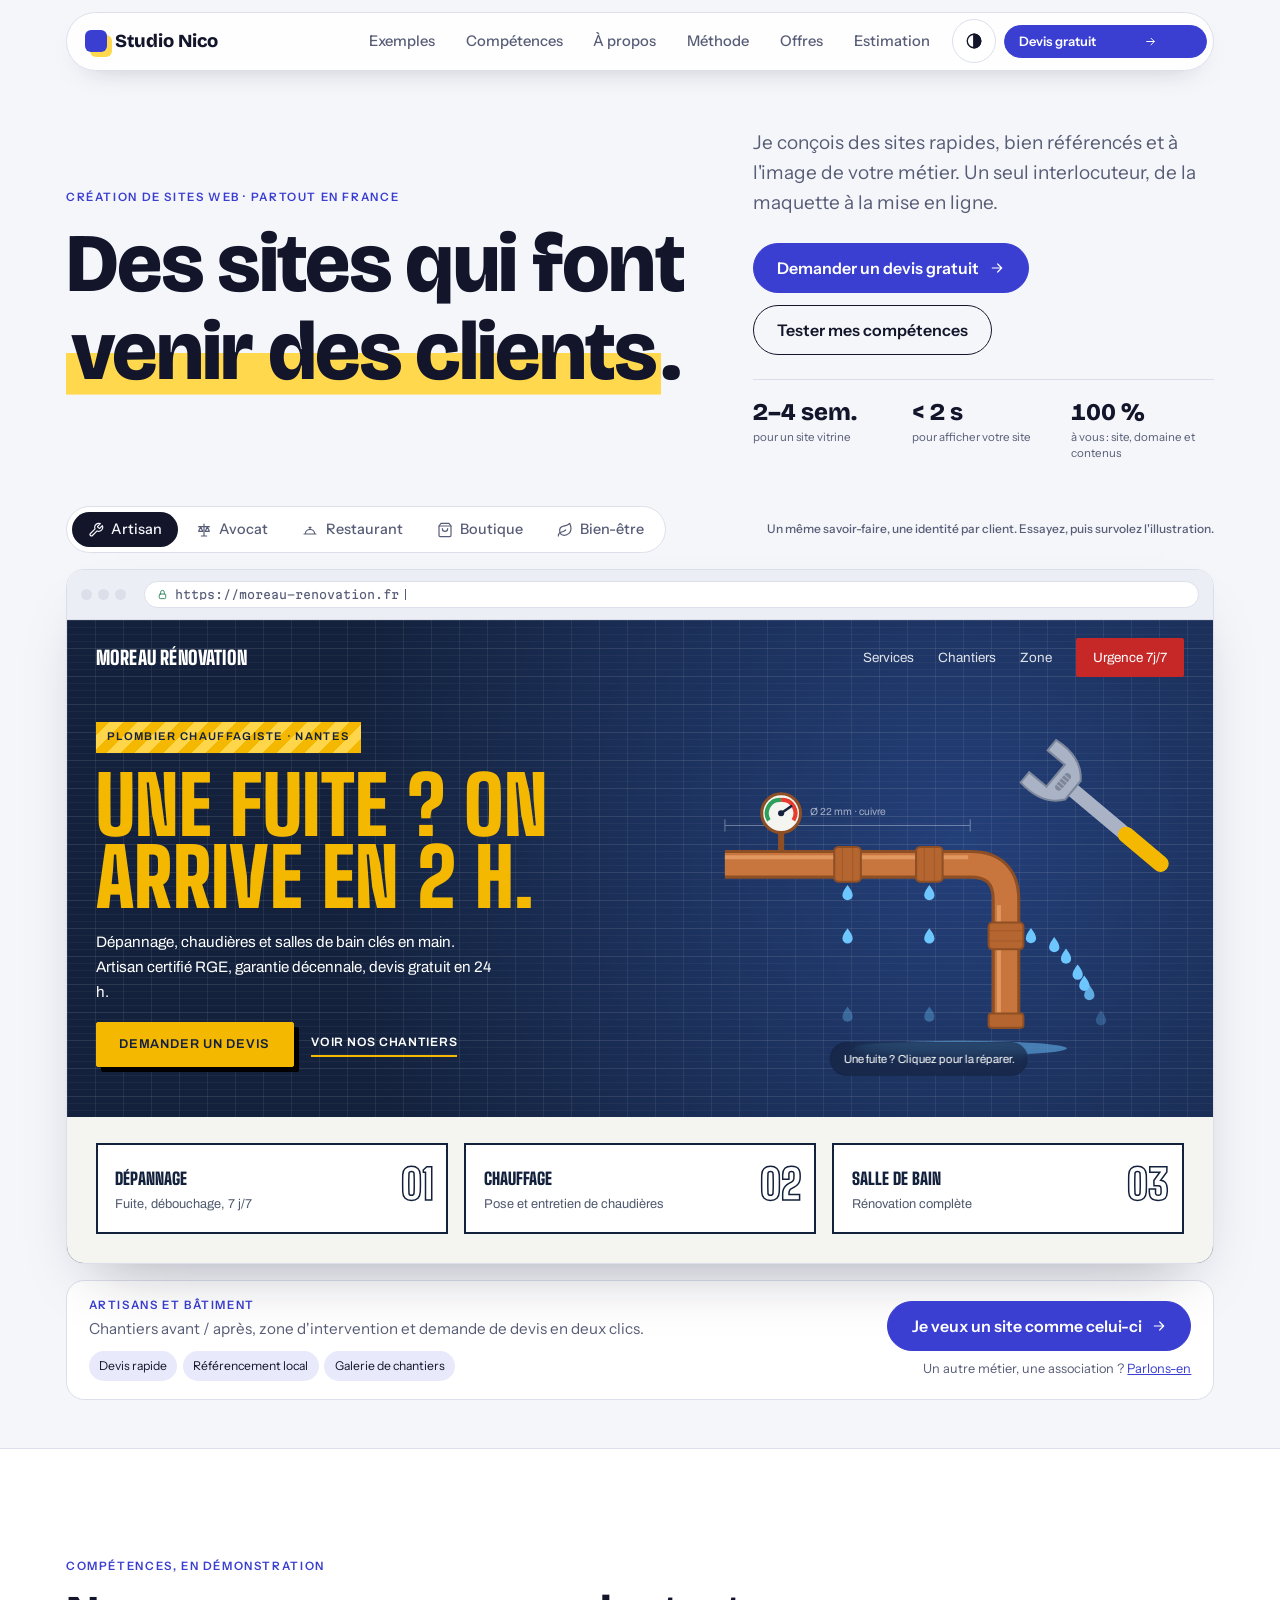
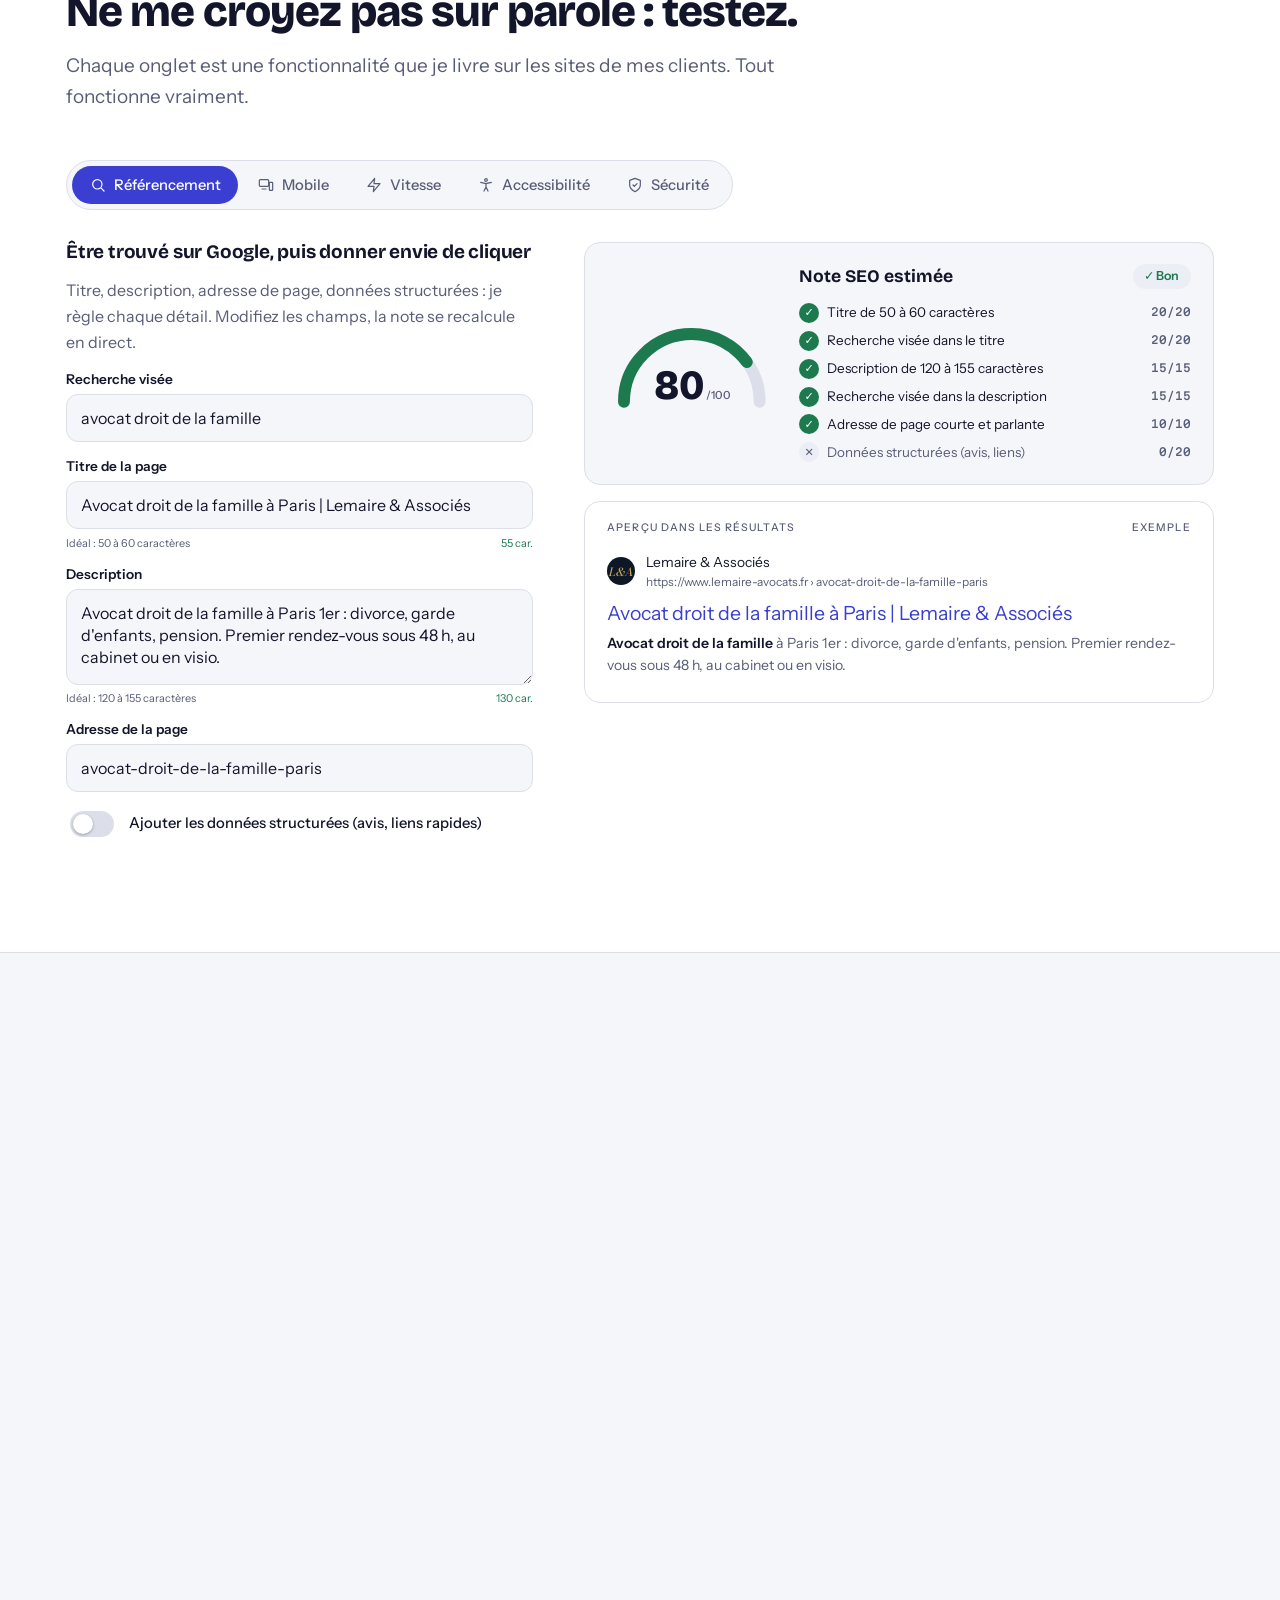
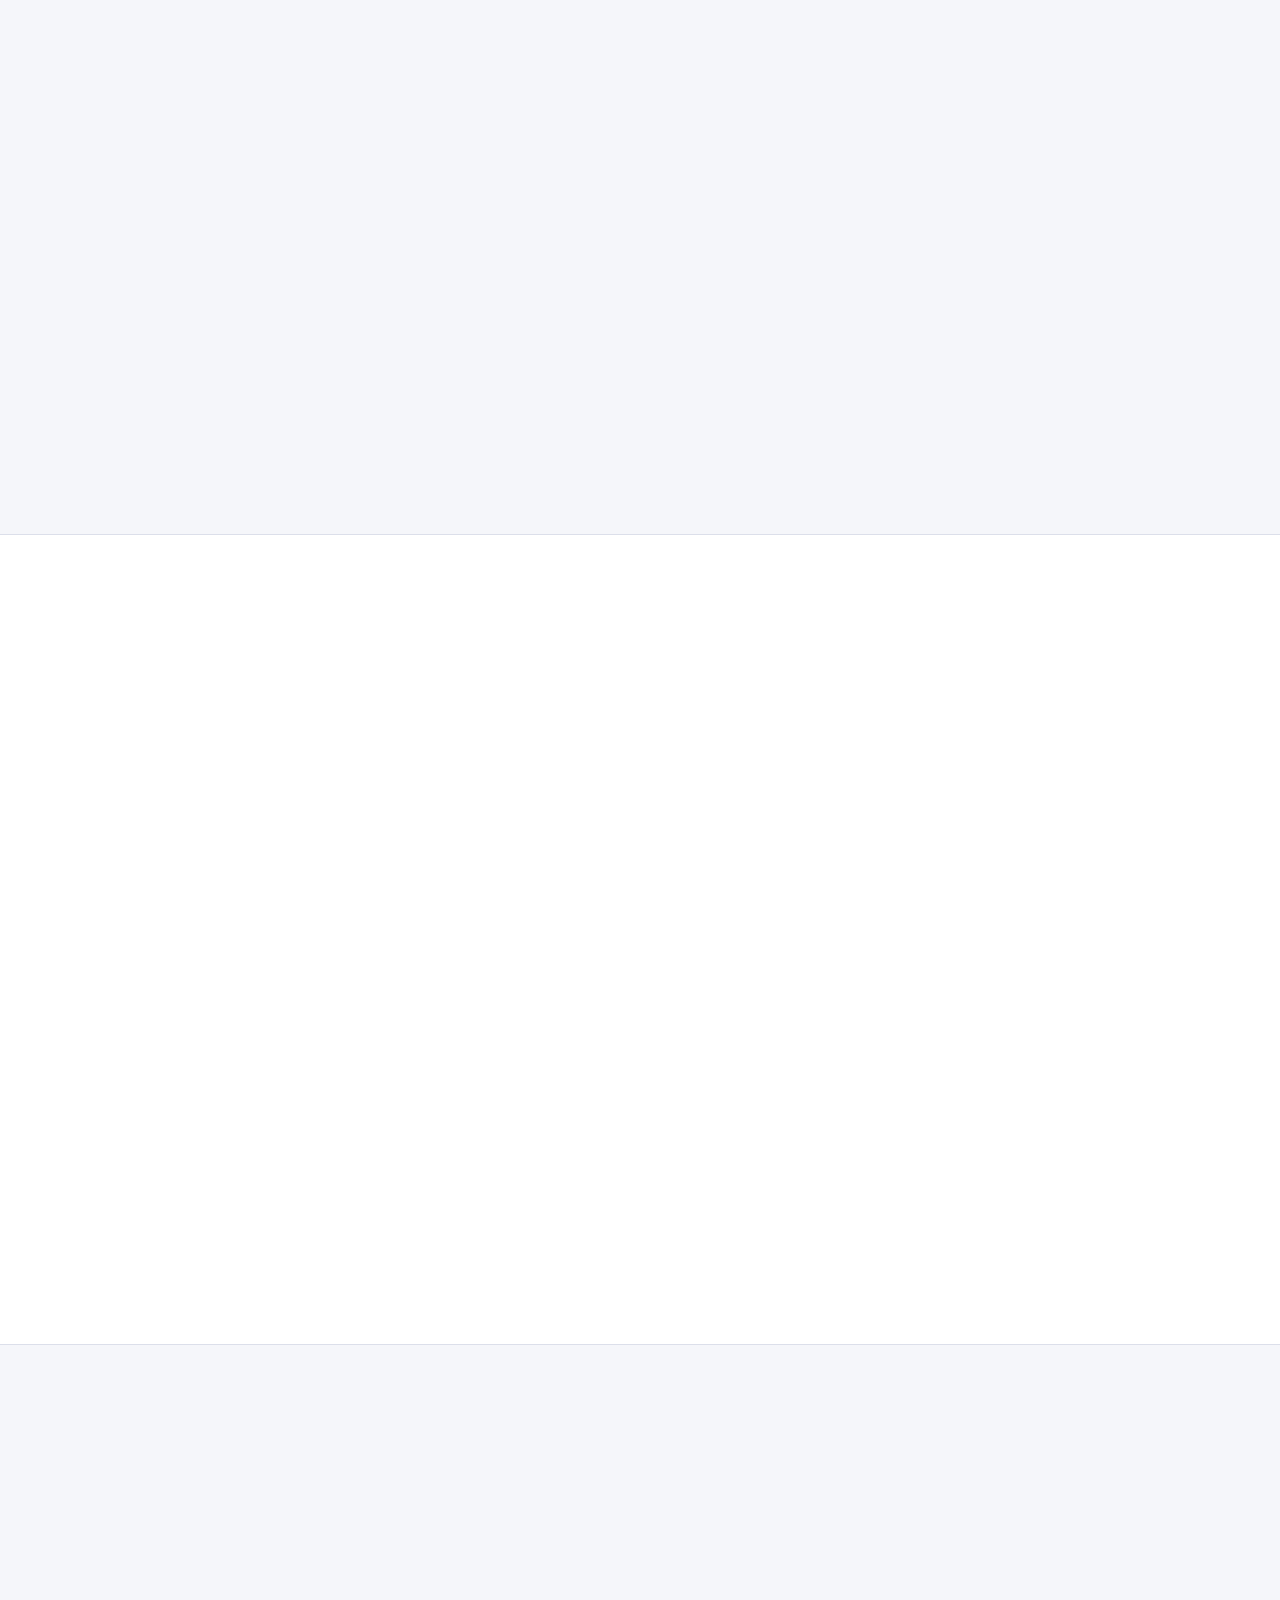
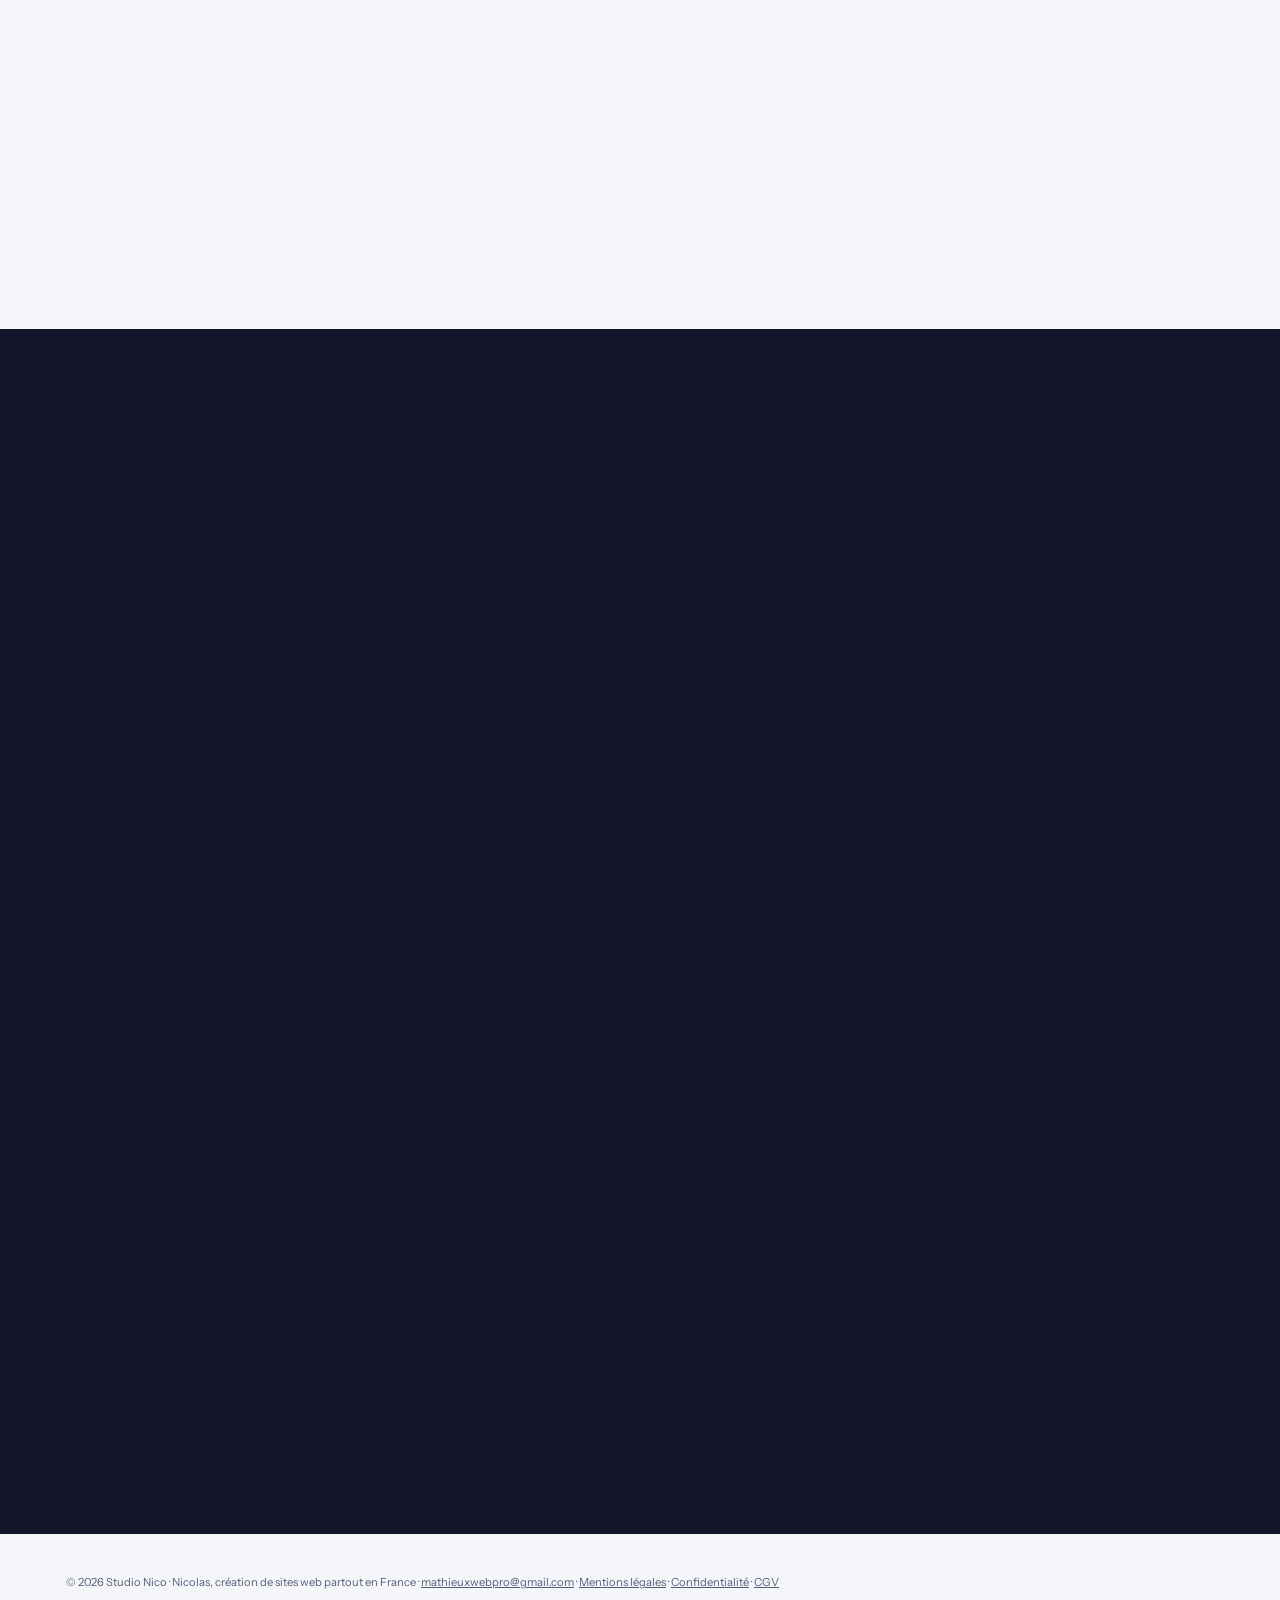
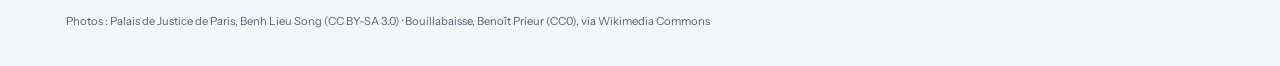
==== commit 62425c51: "Place la méthode avant les offres Le visiteur découvre comment se déroule un projet avant de voir le" ====
--- a/index.html
+++ b/index.html
@@ -1162,14 +1162,14 @@
 <div class="prog" id="prog"></div>
 <header class="hdr" id="hdr"><div class="wrap"><div class="hdr-in">
   <a class="logo" href="#top"><i></i>Studio Nico</a>
-  <nav class="links" id="links" aria-label="Sections"><span class="ind"></span><a href="#vitrine">Exemples</a><a href="#lab">Compétences</a><a href="#apropos">À propos</a><a href="#offres">Offres</a><a href="#estimation">Estimation</a><a href="#methode">Méthode</a></nav>
+  <nav class="links" id="links" aria-label="Sections"><span class="ind"></span><a href="#vitrine">Exemples</a><a href="#lab">Compétences</a><a href="#apropos">À propos</a><a href="#methode">Méthode</a><a href="#offres">Offres</a><a href="#estimation">Estimation</a></nav>
   <span class="avail">Réponse sous 24 h</span>
   <button class="icon-btn" id="themeBtn" type="button" aria-label="Thème : automatique"><svg data-ic="auto"></svg></button>
   <a class="btn acc sm nav-cta" href="#contact"><span>Devis<span class="long"> gratuit</span></span><svg class="arr" data-ic="arrow"></svg></a>
   <button class="icon-btn burger" id="burger" type="button" aria-label="Ouvrir le menu" aria-expanded="false" aria-controls="mnav"><svg data-ic="menu"></svg></button>
 </div></div></header>
 <nav class="mnav" id="mnav" aria-label="Menu mobile">
-  <a href="#vitrine">Exemples</a><a href="#lab">Compétences</a><a href="#apropos">À propos</a><a href="#offres">Offres</a><a href="#estimation">Estimation</a><a href="#methode">Méthode</a>
+  <a href="#vitrine">Exemples</a><a href="#lab">Compétences</a><a href="#apropos">À propos</a><a href="#methode">Méthode</a><a href="#offres">Offres</a><a href="#estimation">Estimation</a>
   <a class="btn acc" href="#contact">Demander un devis gratuit <svg class="arr" data-ic="arrow"></svg></a>
 </nav>
 
@@ -1390,6 +1390,27 @@
             <div class="rc-body"><h4>Sonia, avocate en droit du travail</h4><p>Site vitrine pour une avocate du Barreau de Paris, spécialisée en droit du travail.</p><div class="tags"><span>Site vitrine</span><span>Droit du travail</span><span>Paris</span></div></div></article>
           <article class="rcard rv"><div class="rc-vis rc-empty"><svg data-ic="layout"></svg></div>
             <div class="rc-body"><h4>Votre projet ?</h4><p>Votre site pourrait être le prochain présenté ici.</p><a class="btn acc sm" href="#contact">Parlons-en <svg class="arr" data-ic="arrow"></svg></a></div></article>
+        </div>
+      </div>
+    </div>
+  </section>
+
+  <section id="methode" class="lab">
+    <div class="wrap">
+      <div class="sec-head">
+        <p class="eyebrow">Méthode</p>
+        <h2 class="split rv">Comment se passe un projet</h2>
+      </div>
+      <div class="sm">
+        <div class="sm-stage" id="smStage" aria-hidden="true"><div class="sm-ground"></div><div class="sm-cap" id="smCap"></div></div>
+        <div>
+          <ol class="steps" id="steps">
+            <li><button type="button" data-s="0"><span class="sn">01</span><span class="h">Appel découverte</span><span class="sd">30 min · gratuit</span><span class="p"><span>On parle de votre activité, de vos clients et de vos objectifs. Vous recevez un devis détaillé sous 48 h.</span></span><span class="pb"><i></i></span></button></li>
+            <li><button type="button" data-s="1"><span class="sn">02</span><span class="h">Maquette</span><span class="sd">semaine 1</span><span class="p"><span>Je dessine vos pages. On les ajuste ensemble jusqu'à ce qu'elles vous ressemblent.</span></span><span class="pb"><i></i></span></button></li>
+            <li><button type="button" data-s="2"><span class="sn">03</span><span class="h">Développement</span><span class="sd">semaines 2 à 3</span><span class="p"><span>Je construis le site. Vous suivez l'avancement sur un lien de prévisualisation.</span></span><span class="pb"><i></i></span></button></li>
+            <li><button type="button" data-s="3"><span class="sn">04</span><span class="h">Mise en ligne</span><span class="sd">semaine 4</span><span class="p"><span>Votre site est publié et référencé. Je vous montre comment le modifier vous-même.</span></span><span class="pb"><i></i></span></button></li>
+          </ol>
+          <div class="sm-ctl"><button class="icon-btn" id="smPlay" type="button" aria-label="Mettre en pause"><svg data-ic="pause"></svg></button><span id="smLbl">Lecture automatique</span></div>
         </div>
       </div>
     </div>
@@ -1488,27 +1509,6 @@
           <button class="btn" type="button" id="eSend">Recevoir ce devis détaillé <svg class="arr" data-ic="arrow"></svg></button>
           <p class="note" id="eNote" style="margin:0">Prix nets, TVA non applicable (art. 293 B du CGI). Estimation indicative : le prix final est fixé dans le devis.</p>
         </aside>
-      </div>
-    </div>
-  </section>
-
-  <section id="methode" class="lab">
-    <div class="wrap">
-      <div class="sec-head">
-        <p class="eyebrow">Méthode</p>
-        <h2 class="split rv">Comment se passe un projet</h2>
-      </div>
-      <div class="sm">
-        <div class="sm-stage" id="smStage" aria-hidden="true"><div class="sm-ground"></div><div class="sm-cap" id="smCap"></div></div>
-        <div>
-          <ol class="steps" id="steps">
-            <li><button type="button" data-s="0"><span class="sn">01</span><span class="h">Appel découverte</span><span class="sd">30 min · gratuit</span><span class="p"><span>On parle de votre activité, de vos clients et de vos objectifs. Vous recevez un devis détaillé sous 48 h.</span></span><span class="pb"><i></i></span></button></li>
-            <li><button type="button" data-s="1"><span class="sn">02</span><span class="h">Maquette</span><span class="sd">semaine 1</span><span class="p"><span>Je dessine vos pages. On les ajuste ensemble jusqu'à ce qu'elles vous ressemblent.</span></span><span class="pb"><i></i></span></button></li>
-            <li><button type="button" data-s="2"><span class="sn">03</span><span class="h">Développement</span><span class="sd">semaines 2 à 3</span><span class="p"><span>Je construis le site. Vous suivez l'avancement sur un lien de prévisualisation.</span></span><span class="pb"><i></i></span></button></li>
-            <li><button type="button" data-s="3"><span class="sn">04</span><span class="h">Mise en ligne</span><span class="sd">semaine 4</span><span class="p"><span>Votre site est publié et référencé. Je vous montre comment le modifier vous-même.</span></span><span class="pb"><i></i></span></button></li>
-          </ol>
-          <div class="sm-ctl"><button class="icon-btn" id="smPlay" type="button" aria-label="Mettre en pause"><svg data-ic="pause"></svg></button><span id="smLbl">Lecture automatique</span></div>
-        </div>
       </div>
     </div>
   </section>
@@ -2217,7 +2217,7 @@
   {id:"cur", cls:"sm-cur", boil:1, html:CUR, pt:1, st:[{f:132, o:1, p:() => R("curStart")}, {f:140, p:() => tip(absB("cta", true), .55, .6), dur:6}, {f:141, cls:"press"}, {f:144, cls:""}, {f:172, o:0}]},
   {id:"notif", cls:"sm-notif paper", html:`<span class="ntime">09:41</span><div class="nt" data-n="n1"><i></i><b>Nouvelle demande de devis</b><small>Fuite sous l'évier · Nantes</small></div><div class="nt" data-n="n2"><i></i><b>Nouvelle demande de devis</b><small>Rénovation de salle de bain</small></div>`,
     st:[{f:145, o:1, g:() => R("notif"), r:-2}]},
-  {id:"endc", cls:"sm-end paper", html:'<b>Votre site en 4 semaines</b><span>De l\'appel découverte à la mise en ligne.</span><a class="btn acc sm" href="#contact" tabindex="-1">Lancer mon projet <svg class="arr" data-ic="arrow"></svg></a>', st:[{f:ENDCARD, o:1, g:() => R("endc")}]}];
+  {id:"endc", cls:"sm-end paper", html:'<b>Votre site en 4 semaines</b><span>De l\'appel découverte à la mise en ligne.</span><a class="btn acc sm" href="#offres" tabindex="-1">Voir les offres <svg class="arr" data-ic="arrow"></svg></a>', st:[{f:ENDCARD, o:1, g:() => R("endc")}]}];
 const BL = {hdr:[[40,"wire"],[86,"fill"]], hero:[[47,"wire"],[92,"fill"]], zone:[[53,"wire"],[116,"fill"]], cta:[[59,"wire"],[110,"fill"]], img:[[62,"wire"],[98,"fill"]], s1:[[66,"wire"],[102,"fill"]], s2:[[68,"wire"],[104,"fill"]], s3:[[70,"wire"],[106,"fill"]], badge:[[142,"fill"]]};
 const NT = {n1:[[148,"fill"]], n2:[[162,"fill"]]};
 PCS.forEach(p => { const el = document.createElement("div"); el.className = "pc " + p.cls; el.innerHTML = p.html; smSt.appendChild(el); p.el = el; p.base = "pc " + p.cls; p.vis = false; });
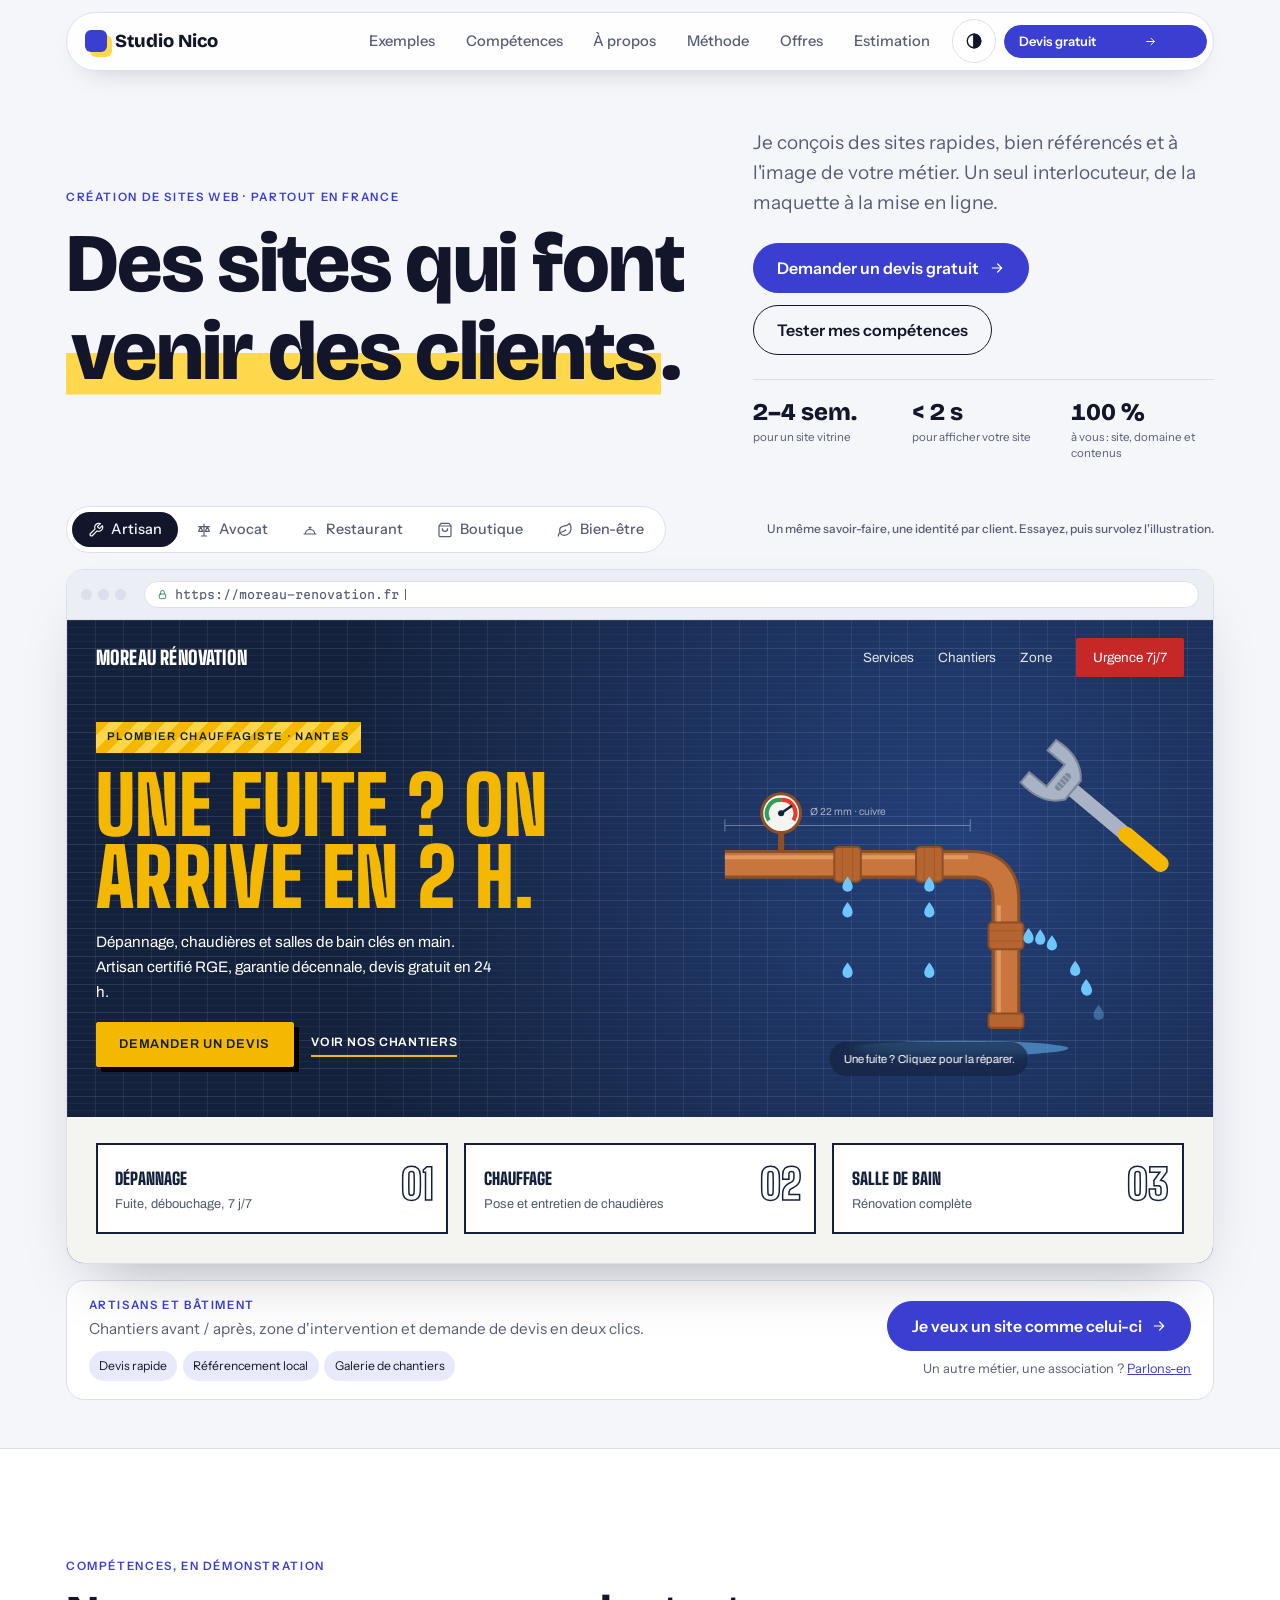
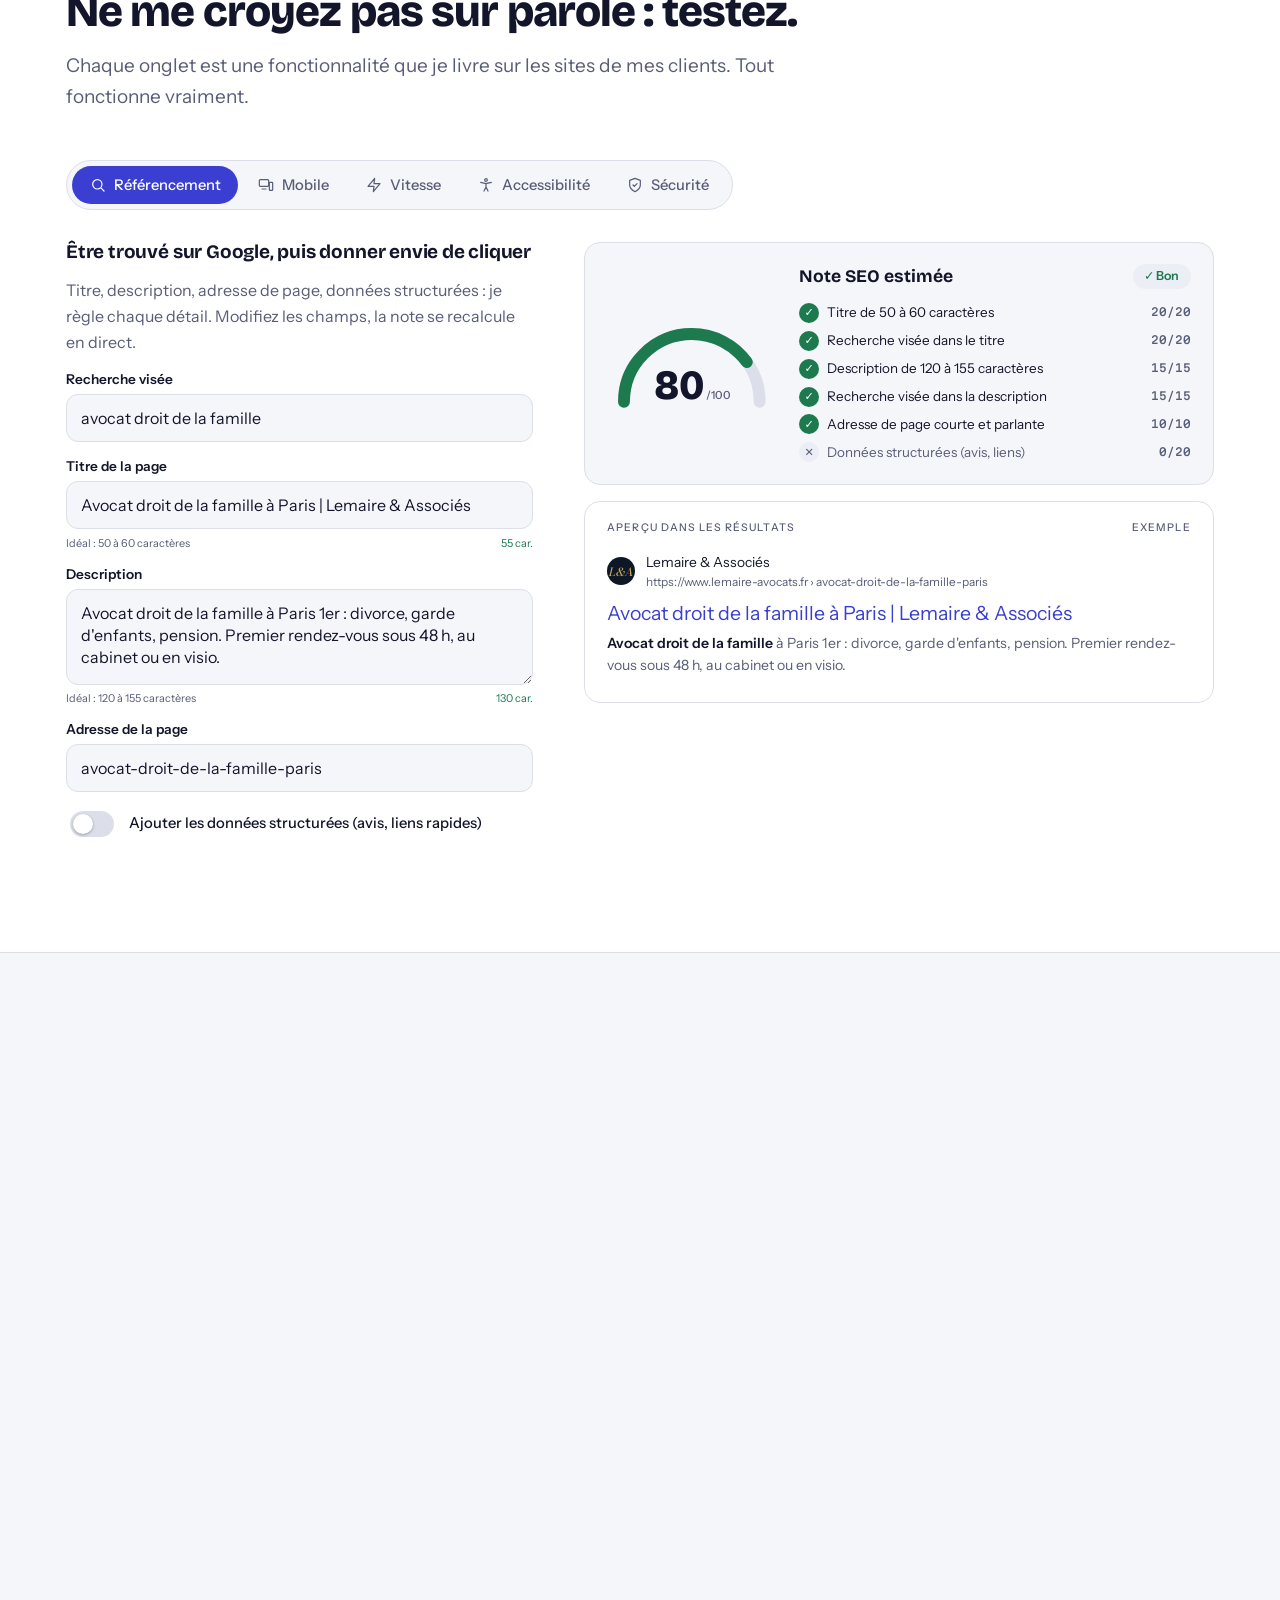
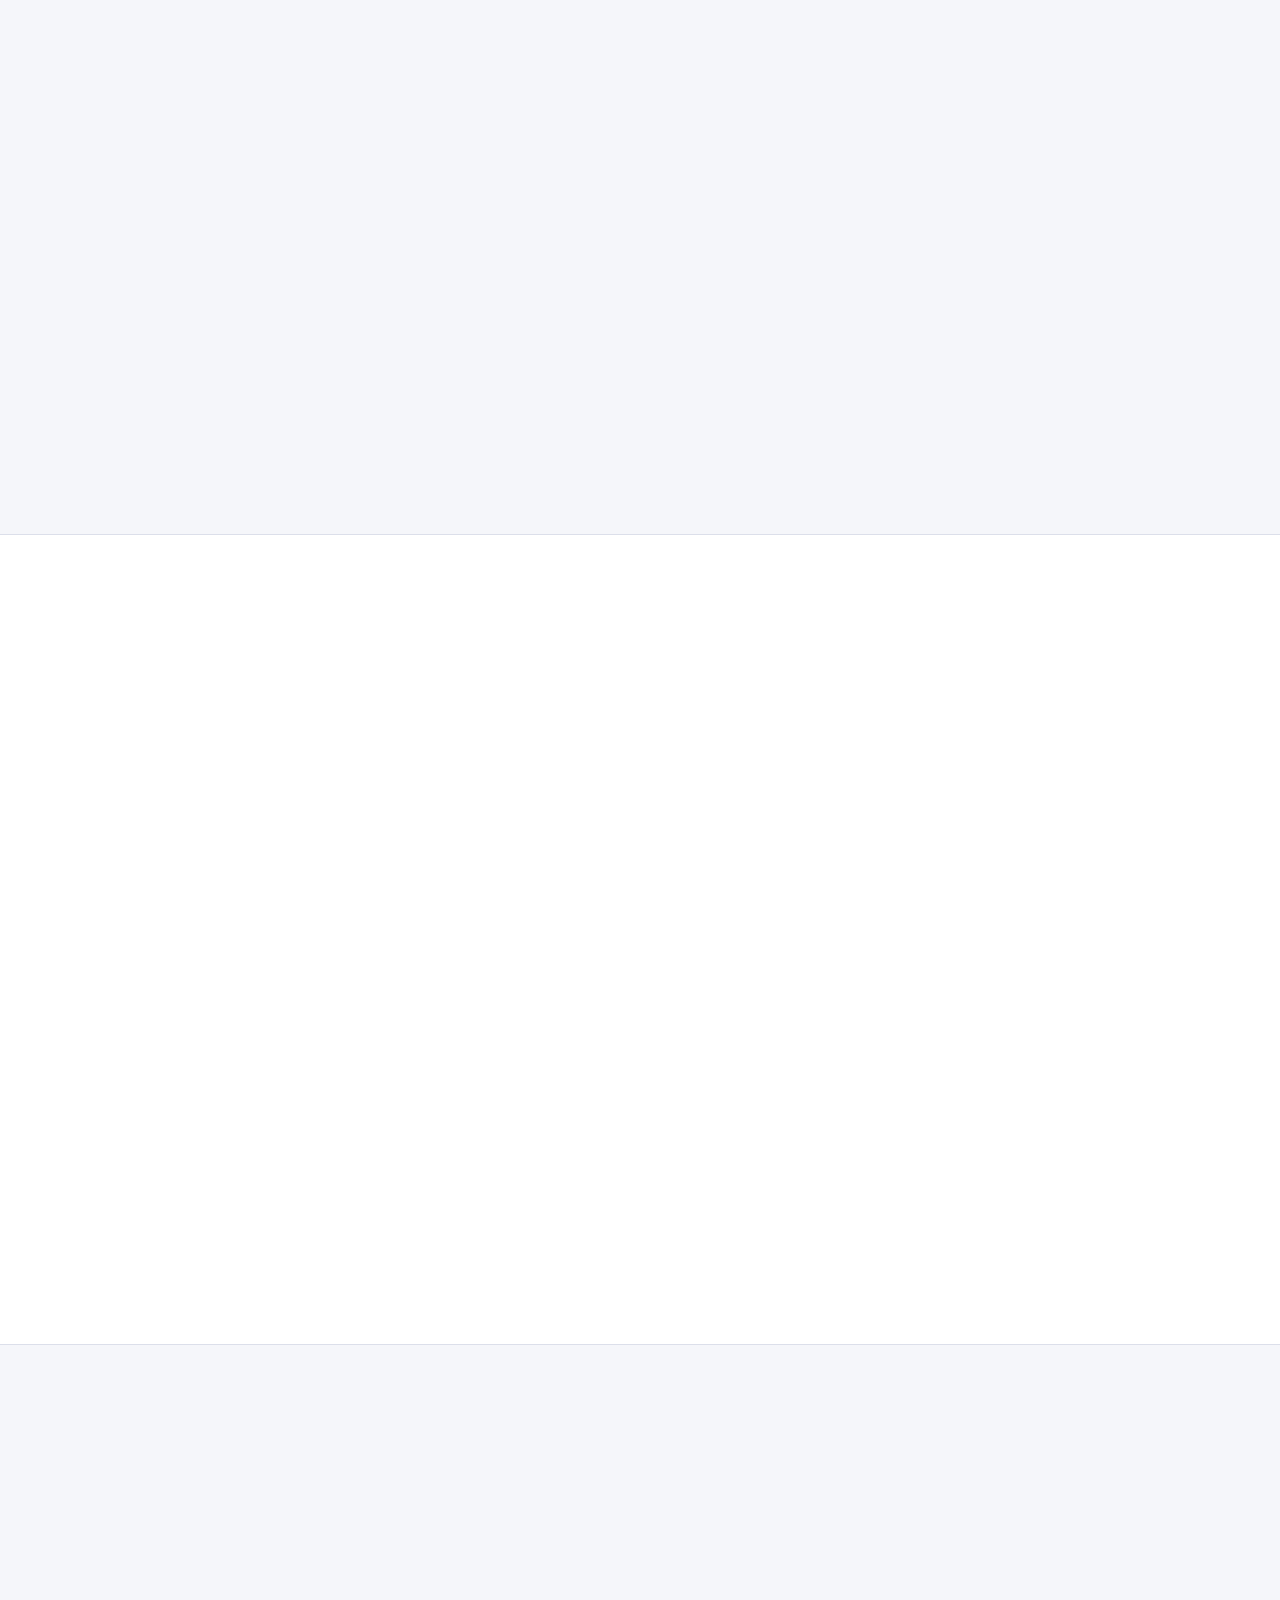
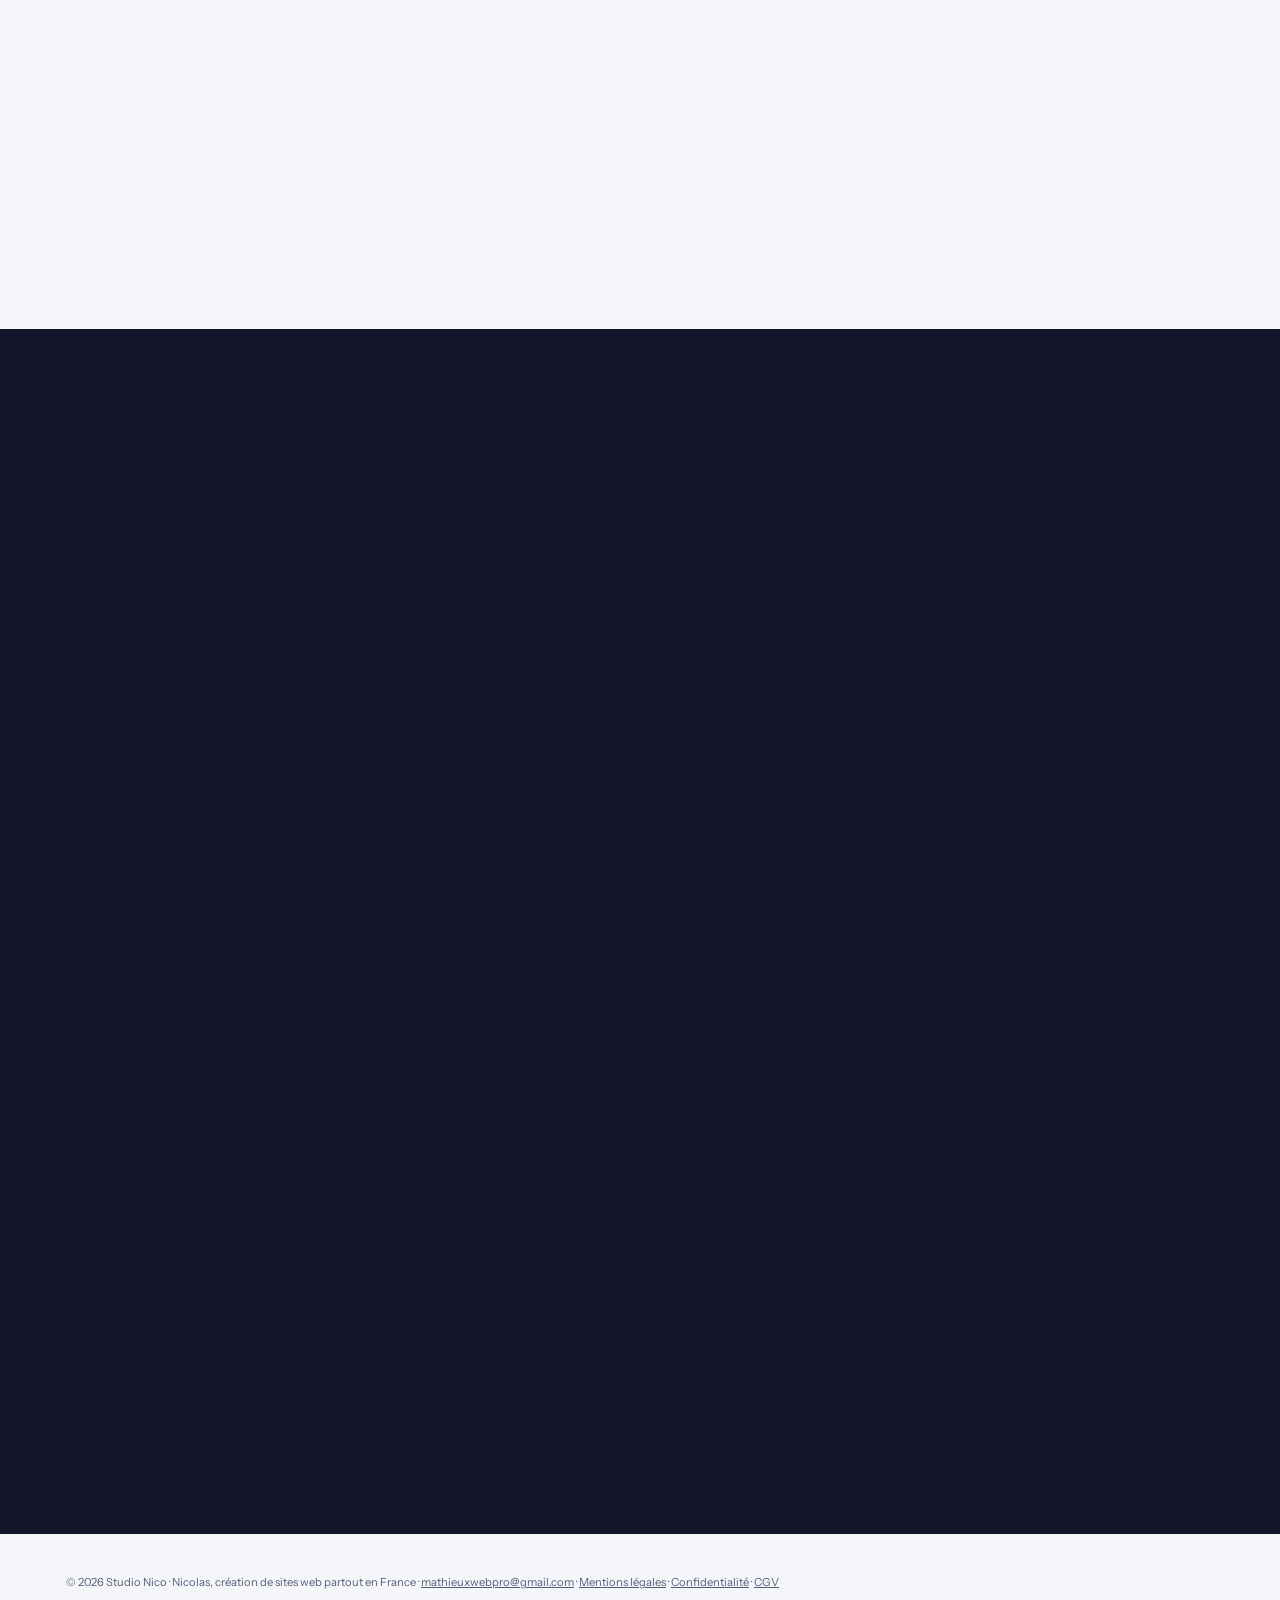
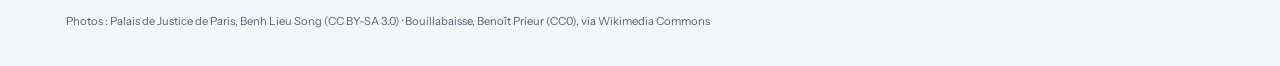
==== commit 4dd6299b: "Branche le formulaire de contact sur Formspree Les demandes sont envoyées en JSON à https://formspre" ====
--- a/index.html
+++ b/index.html
@@ -1614,7 +1614,7 @@
 "use strict";
 /* Formspree : créez un formulaire sur formspree.io et collez son adresse ici (ex. "https://formspree.io/f/abcdwxyz").
    Les demandes arrivent alors directement dans votre boîte mail. Vide = le visiteur envoie depuis sa messagerie. */
-const FORM_ENDPOINT = "";
+const FORM_ENDPOINT = "https://formspree.io/f/xkjokplr";
 const EMAIL = "mathieuxwebpro@gmail.com";
 
 const $ = s => document.querySelector(s), $$ = s => [...document.querySelectorAll(s)];
